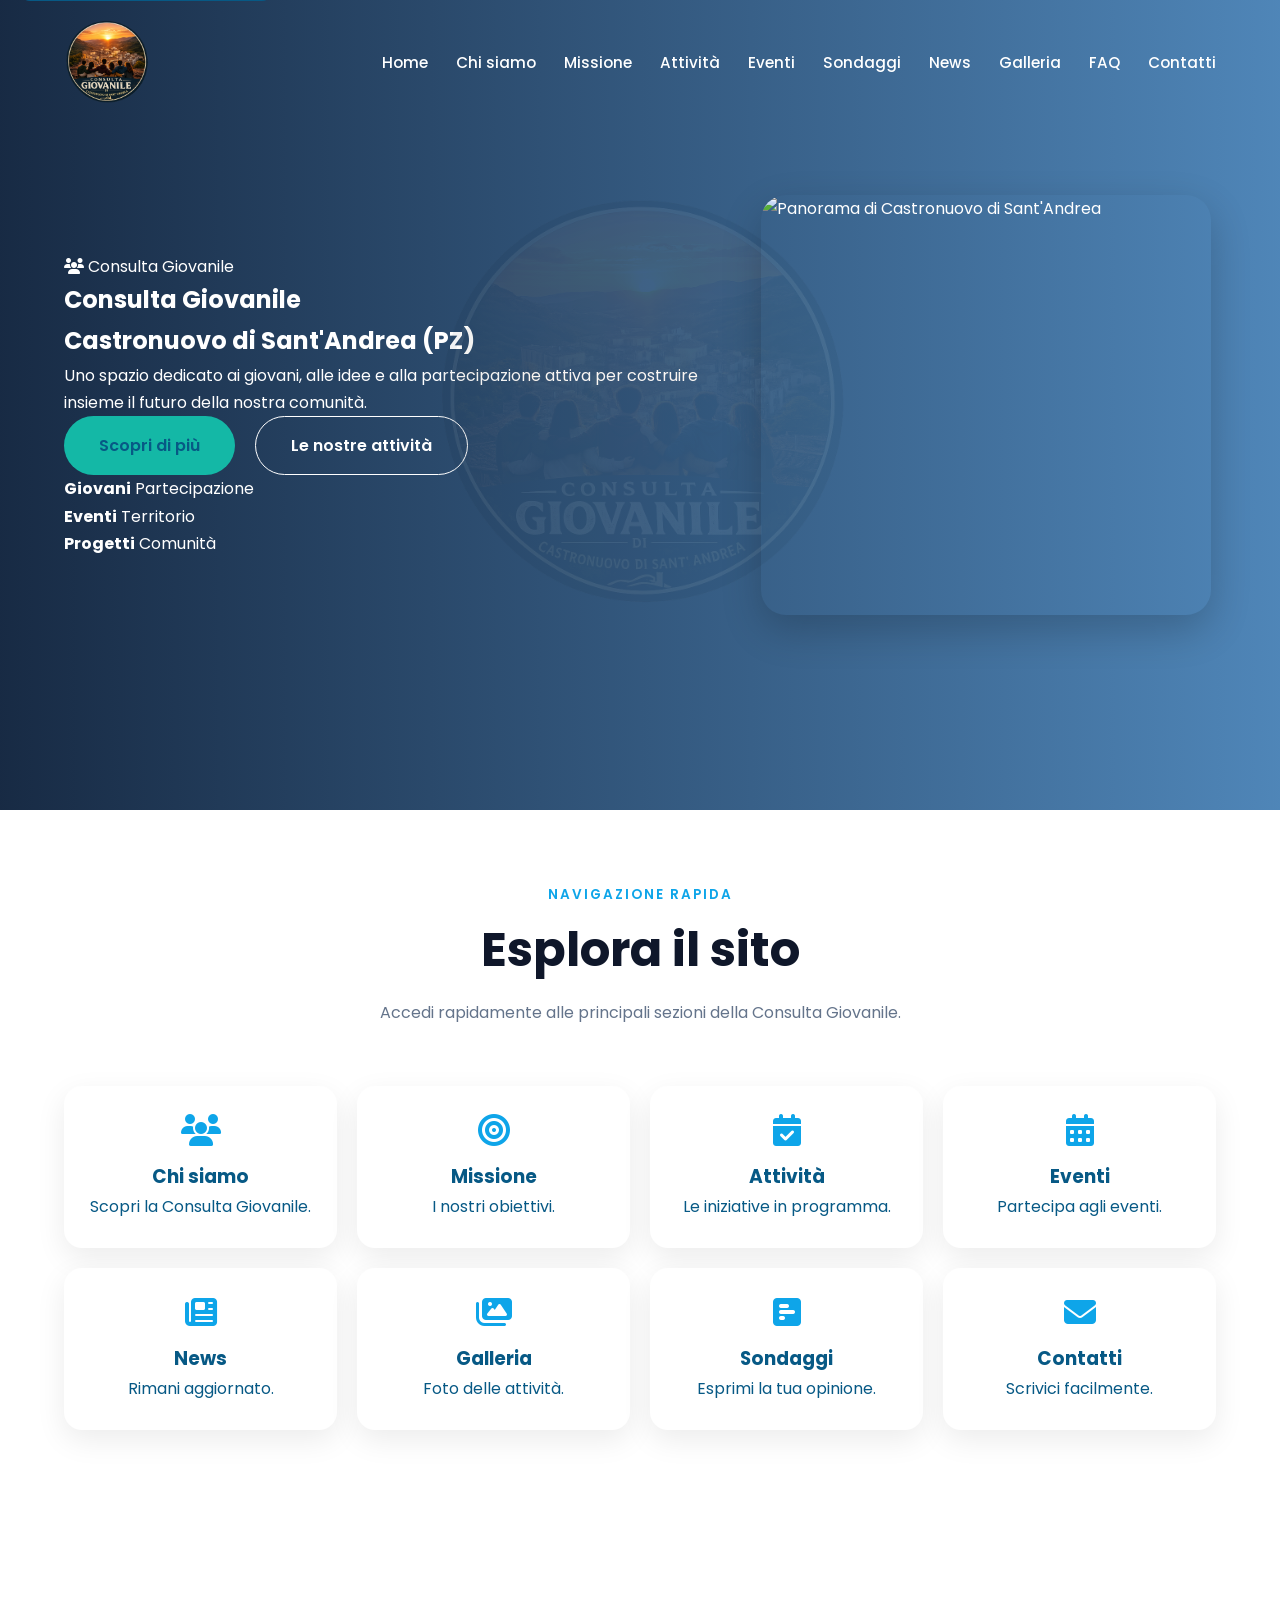
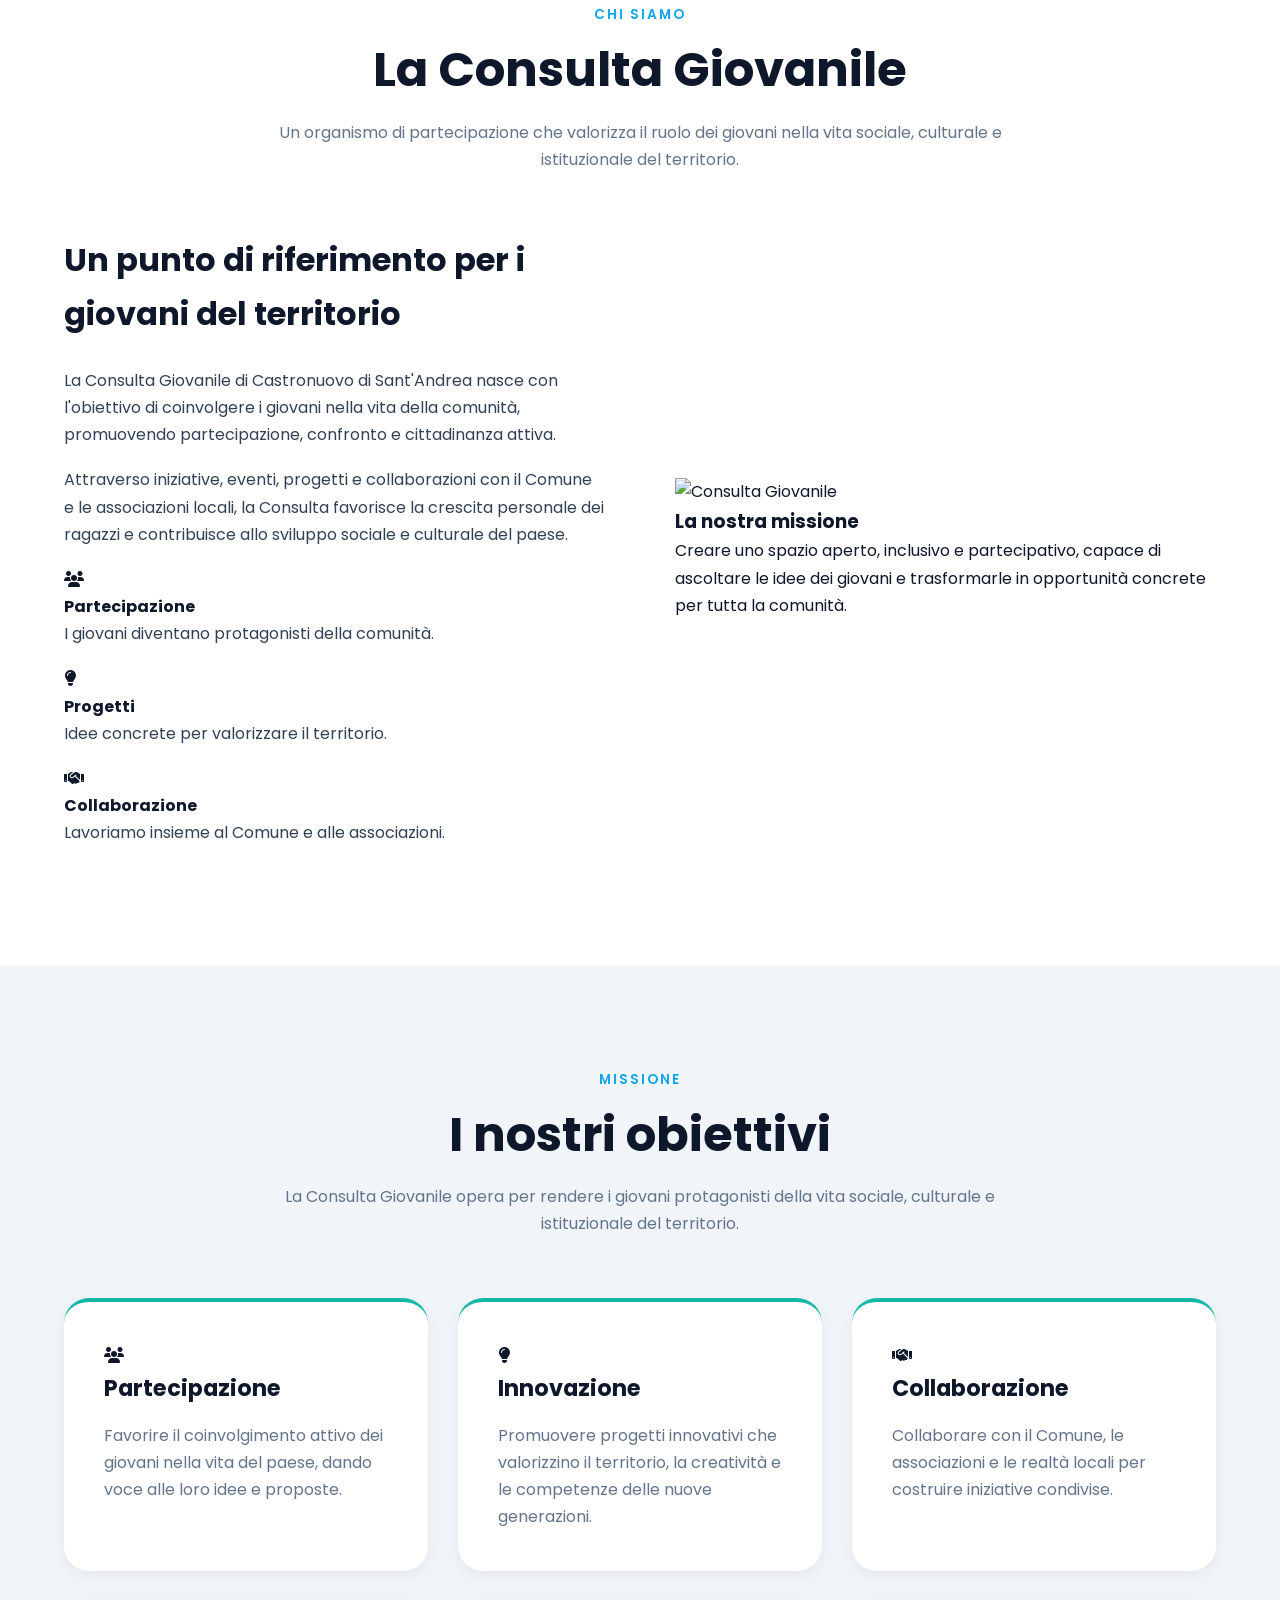
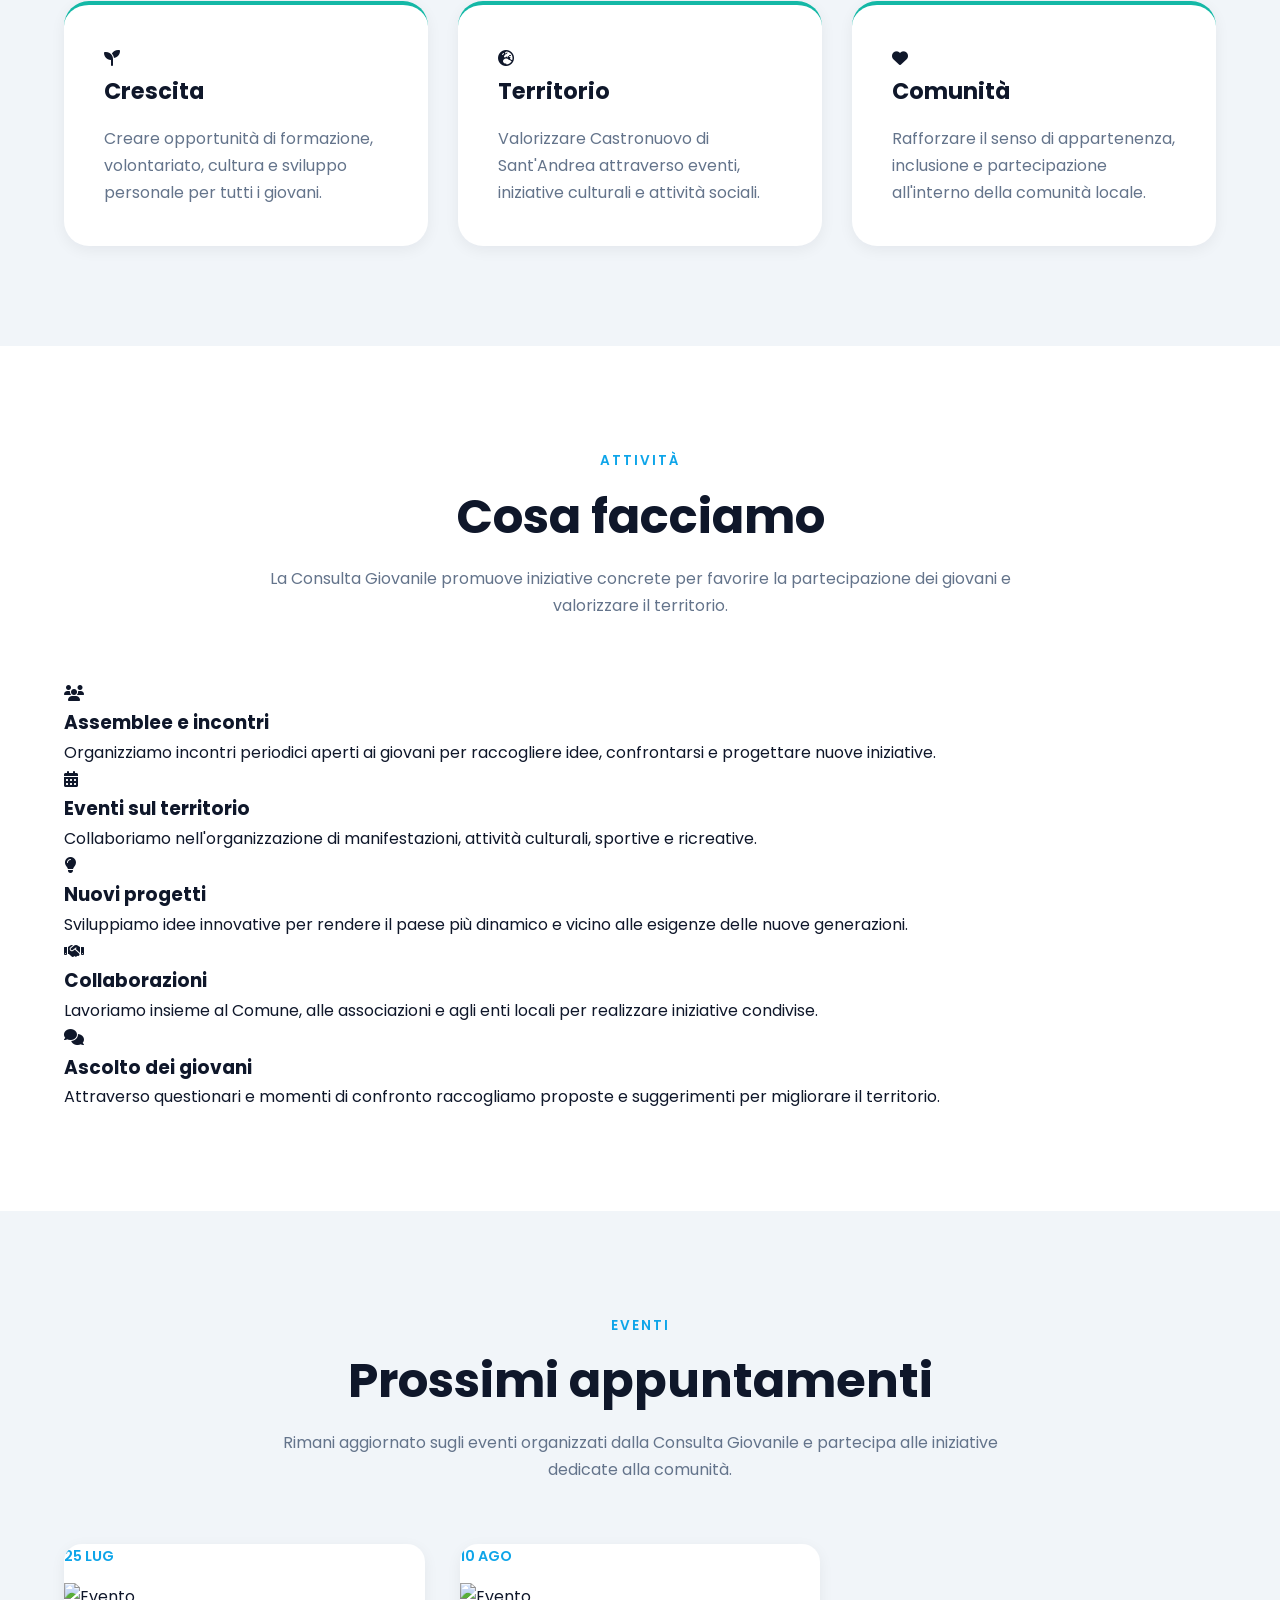
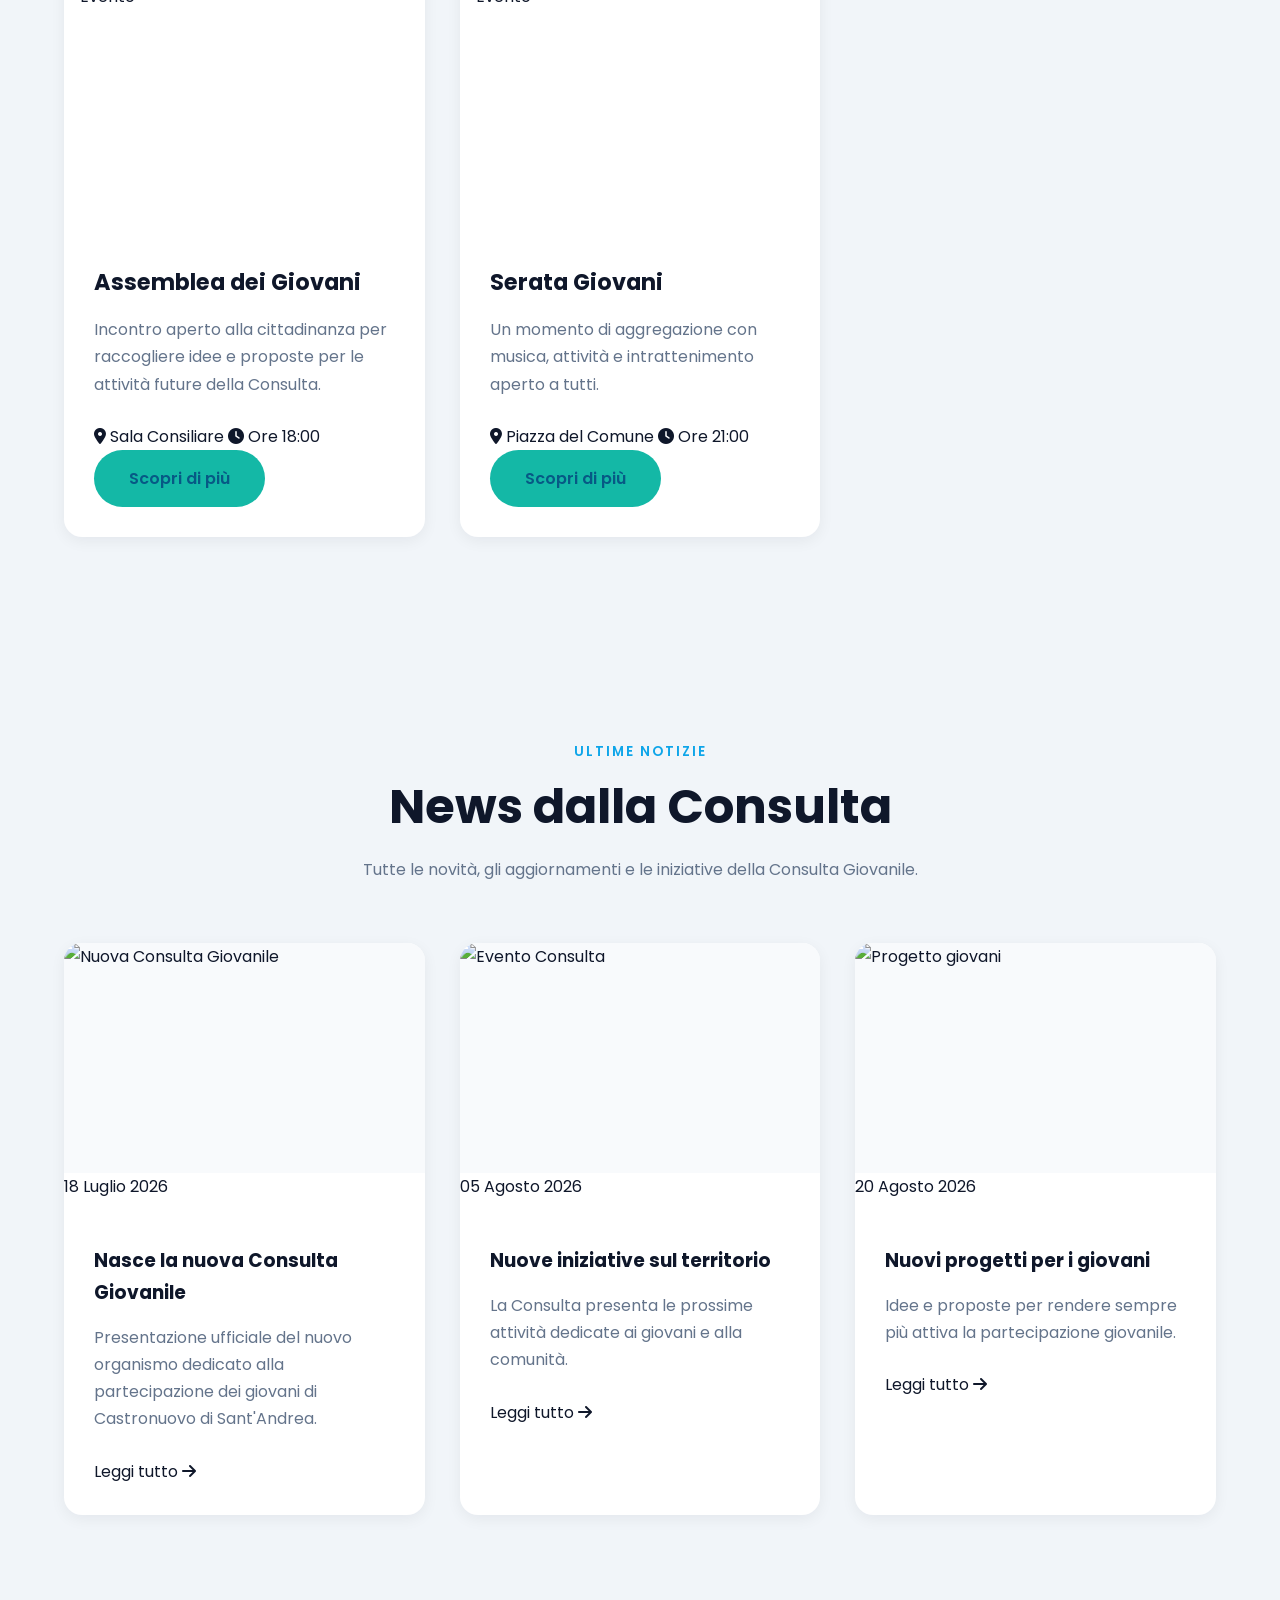
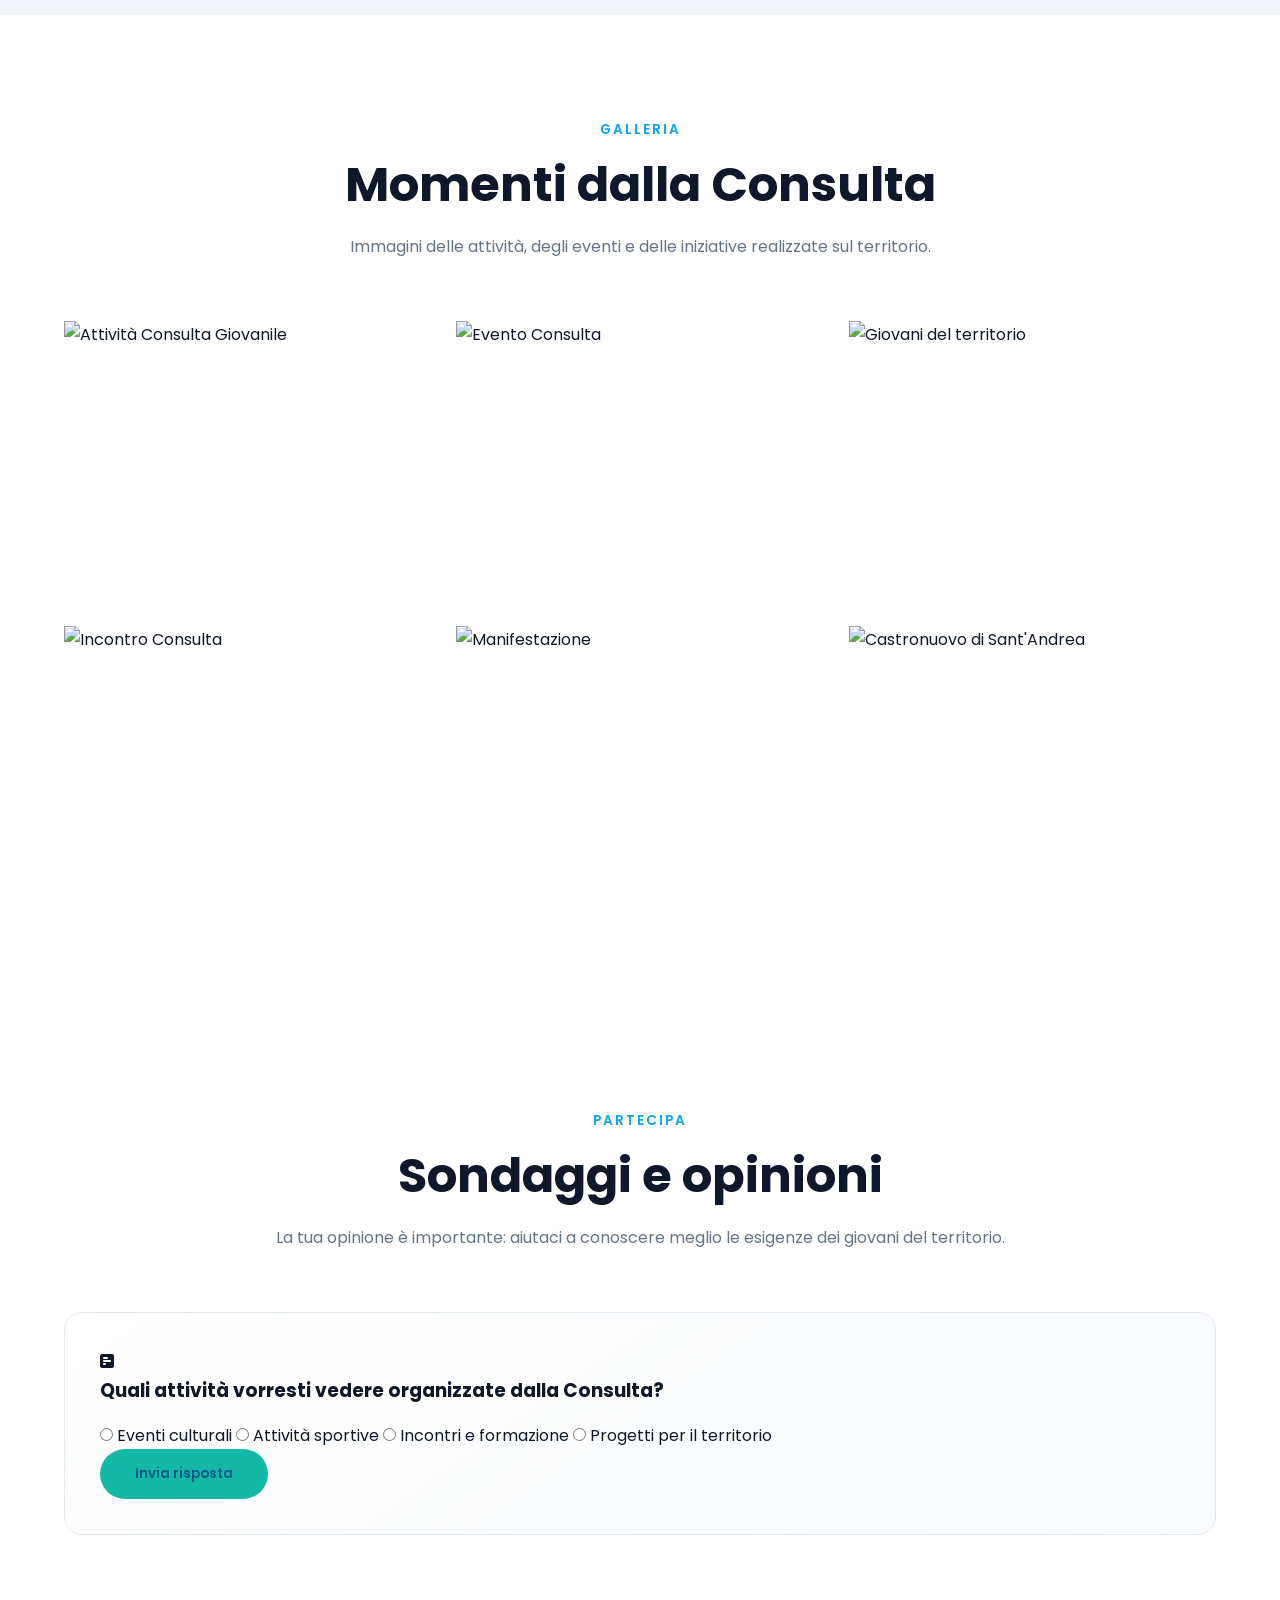
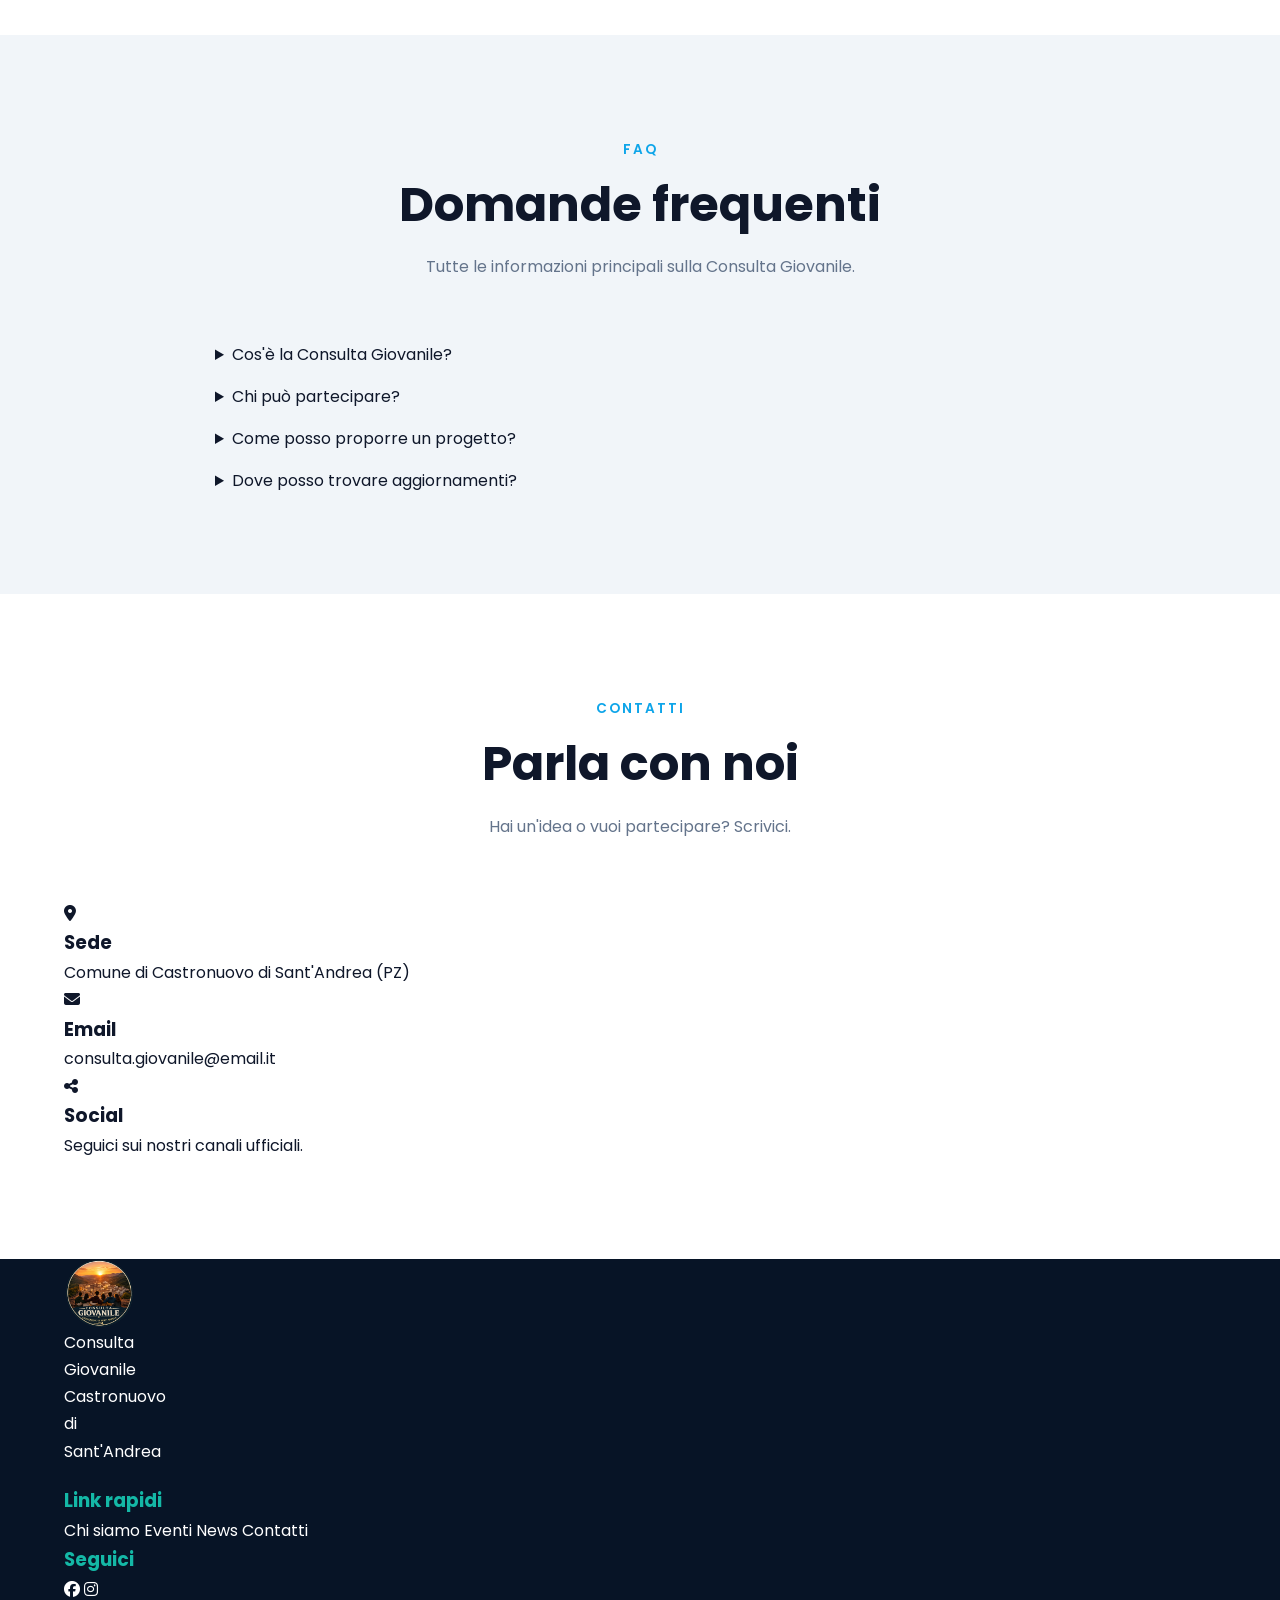
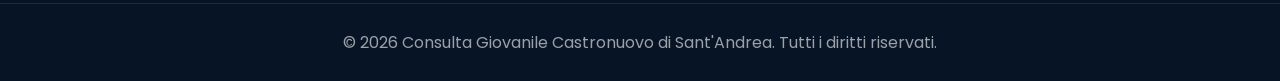
==== index.html @ 1cf7ed5d "Update index.html" ====
<!DOCTYPE html>
<html lang="it">

<head>

    <meta charset="UTF-8">
    <meta name="viewport" content="width=device-width, initial-scale=1.0">

    <title>Consulta Giovanile Castronuovo di Sant'Andrea (PZ)</title>

    <meta name="description"
        content="Sito ufficiale della Consulta Giovanile di Castronuovo di Sant'Andrea. Uno spazio dedicato ai giovani, alla partecipazione attiva e alla crescita della comunità.">

    <meta name="keywords"
        content="Consulta Giovanile, Castronuovo di Sant'Andrea, Giovani, Basilicata, Comune, Eventi">

    <meta name="author" content="Consulta Giovanile Castronuovo di Sant'Andrea">

    <meta property="og:title"
        content="Consulta Giovanile Castronuovo di Sant'Andrea">

    <meta property="og:description"
        content="Partecipa alle attività della Consulta Giovanile.">

    <meta property="og:type" content="website">

    <meta property="og:image" content="assets/img/logo.png">

    <meta property="og:locale" content="it_IT">

    <link rel="icon" href="assets/img/favicon.png">

    <link rel="preconnect" href="https://fonts.googleapis.com">

    <link rel="preconnect" href="https://fonts.gstatic.com" crossorigin>

    <link href="https://fonts.googleapis.com/css2?family=Poppins:wght@300;400;500;600;700;800&display=swap"
        rel="stylesheet">

    <link rel="stylesheet"
        href="https://cdnjs.cloudflare.com/ajax/libs/font-awesome/6.7.2/css/all.min.css">

    <link rel="stylesheet" href="style.css">

</head>

<body>

<a class="skip-link" href="#main-content">
    Vai al contenuto principale
</a>

<header class="header">

    <nav class="navbar">

        <div class="container nav-container">

            <!-- LOGO -->

            <a href="#hero"
               class="logo"
               aria-label="Home">

                <img
                    src="assets/img/logo.png"
                    alt="Logo Consulta Giovanile">

            </a>

            <!-- MENU DESKTOP -->

            <ul class="nav-menu" id="nav-menu">

                <li><a href="#hero">Home</a></li>

                <li><a href="#about">Chi siamo</a></li>

                <li><a href="#mission">Missione</a></li>

                <li><a href="#activities">Attività</a></li>

                <li><a href="#events">Eventi</a></li>

                <li><a href="#surveys">Sondaggi</a></li>

                <li><a href="#news">News</a></li>

                <li><a href="#gallery">Galleria</a></li>

                <li><a href="#faq">FAQ</a></li>

                <li><a href="#contacts">Contatti</a></li>

            </ul>

            <!-- MENU MOBILE -->

            <button class="hamburger"
                id="hamburger"
                aria-label="Apri menu"
                aria-expanded="false"
                aria-controls="nav-menu">

                <span></span>
                <span></span>
                <span></span>

            </button>

        </div>

    </nav>

</header>

<!-- =======================================================
     HERO
======================================================= -->

<section id="hero" class="hero">

    <div class="hero-overlay"></div>

    <div class="container hero-container">

        <!-- TESTO -->

        <div class="hero-text">

            <span class="hero-badge">
                <i class="fa-solid fa-users"></i>
                Consulta Giovanile
            </span>

            <h1>
                Consulta Giovanile
                <br>
                Castronuovo di Sant'Andrea
                <span>(PZ)</span>
            </h1>

            <p>
                Uno spazio dedicato ai giovani, alle idee e alla partecipazione
                attiva per costruire insieme il futuro della nostra comunità.
            </p>

            <div class="hero-buttons">

                <a href="#about" class="btn btn-primary">
                    Scopri di più
                </a>

                <a href="#activities" class="btn btn-secondary">
                    Le nostre attività
                </a>

            </div>

            <!-- Statistiche (facoltative, modificabili in qualsiasi momento) -->

            <div class="hero-stats">

                <div class="stat">

                    <strong>Giovani</strong>

                    <span>Partecipazione</span>

                </div>

                <div class="stat">

                    <strong>Eventi</strong>

                    <span>Territorio</span>

                </div>

                <div class="stat">

                    <strong>Progetti</strong>

                    <span>Comunità</span>

                </div>

            </div>

        </div>

        <!-- FOTO PAESE -->

        <div class="hero-image">

            <img
                src="https://www.ilmioviaggioinbasilicata.it/wp-content/uploads/2024/01/Castronuovo-di-SantAndrea.jpg"
                alt="Panorama di Castronuovo di Sant'Andrea"
                loading="eager">

        </div>

    </div>

</section>





    <!-- =======================================================
     ACCESSO RAPIDO
======================================================= -->

<section id="quick-links" class="quick-links">

    <div class="container">

        <div class="section-title">

            <span>Navigazione Rapida</span>

            <h2>Esplora il sito</h2>

            <p>
                Accedi rapidamente alle principali sezioni della Consulta Giovanile.
            </p>

        </div>

        <div class="quick-grid">

            <a href="#about" class="quick-card">
                <i class="fa-solid fa-users"></i>
                <h3>Chi siamo</h3>
                <p>Scopri la Consulta Giovanile.</p>
            </a>

            <a href="#mission" class="quick-card">
                <i class="fa-solid fa-bullseye"></i>
                <h3>Missione</h3>
                <p>I nostri obiettivi.</p>
            </a>

            <a href="#activities" class="quick-card">
                <i class="fa-solid fa-calendar-check"></i>
                <h3>Attività</h3>
                <p>Le iniziative in programma.</p>
            </a>

            <a href="#events" class="quick-card">
                <i class="fa-solid fa-calendar-days"></i>
                <h3>Eventi</h3>
                <p>Partecipa agli eventi.</p>
            </a>

            <a href="#news" class="quick-card">
                <i class="fa-solid fa-newspaper"></i>
                <h3>News</h3>
                <p>Rimani aggiornato.</p>
            </a>

            <a href="#gallery" class="quick-card">
                <i class="fa-solid fa-images"></i>
                <h3>Galleria</h3>
                <p>Foto delle attività.</p>
            </a>

            <a href="#surveys" class="quick-card">
                <i class="fa-solid fa-square-poll-horizontal"></i>
                <h3>Sondaggi</h3>
                <p>Esprimi la tua opinione.</p>
            </a>

            <a href="#contacts" class="quick-card">
                <i class="fa-solid fa-envelope"></i>
                <h3>Contatti</h3>
                <p>Scrivici facilmente.</p>
            </a>

        </div>

    </div>

</section>
<!-- =======================================================
     CHI SIAMO
======================================================= -->

<section id="about" class="about section">

    <div class="container">

        <div class="section-title">

            <span>Chi siamo</span>

            <h2>La Consulta Giovanile</h2>

            <p>
                Un organismo di partecipazione che valorizza il ruolo dei giovani
                nella vita sociale, culturale e istituzionale del territorio.
            </p>

        </div>

        <div class="about-grid">

            <!-- Testo -->

            <div class="about-text">

                <h3>Un punto di riferimento per i giovani del territorio</h3>

                <p>

                    La Consulta Giovanile di Castronuovo di Sant'Andrea nasce con
                    l'obiettivo di coinvolgere i giovani nella vita della comunità,
                    promuovendo partecipazione, confronto e cittadinanza attiva.

                </p>

                <p>

                    Attraverso iniziative, eventi, progetti e collaborazioni con
                    il Comune e le associazioni locali, la Consulta favorisce la
                    crescita personale dei ragazzi e contribuisce allo sviluppo
                    sociale e culturale del paese.

                </p>

                <div class="about-features">

                    <div class="feature">

                        <i class="fa-solid fa-users"></i>

                        <div>

                            <h4>Partecipazione</h4>

                            <p>I giovani diventano protagonisti della comunità.</p>

                        </div>

                    </div>

                    <div class="feature">

                        <i class="fa-solid fa-lightbulb"></i>

                        <div>

                            <h4>Progetti</h4>

                            <p>Idee concrete per valorizzare il territorio.</p>

                        </div>

                    </div>

                    <div class="feature">

                        <i class="fa-solid fa-handshake"></i>

                        <div>

                            <h4>Collaborazione</h4>

                            <p>Lavoriamo insieme al Comune e alle associazioni.</p>

                        </div>

                    </div>

                </div>

            </div>

            <!-- Card -->

            <div class="about-card">

                <img
                    src="assets/img/about.jpg"
                    alt="Consulta Giovanile">

                <div class="about-card-content">

                    <h3>La nostra missione</h3>

                    <p>

                        Creare uno spazio aperto, inclusivo e partecipativo,
                        capace di ascoltare le idee dei giovani e trasformarle
                        in opportunità concrete per tutta la comunità.

                    </p>

                </div>

            </div>

        </div>

    </div>

</section>
<!-- =======================================================
     MISSIONE
======================================================= -->

<section id="mission" class="mission section">

    <div class="container">

        <div class="section-title">

            <span>Missione</span>

            <h2>I nostri obiettivi</h2>

            <p>
                La Consulta Giovanile opera per rendere i giovani protagonisti della
                vita sociale, culturale e istituzionale del territorio.
            </p>

        </div>

        <div class="mission-grid">

            <div class="mission-card">

                <i class="fa-solid fa-users"></i>

                <h3>Partecipazione</h3>

                <p>
                    Favorire il coinvolgimento attivo dei giovani nella vita del paese,
                    dando voce alle loro idee e proposte.
                </p>

            </div>

            <div class="mission-card">

                <i class="fa-solid fa-lightbulb"></i>

                <h3>Innovazione</h3>

                <p>
                    Promuovere progetti innovativi che valorizzino il territorio,
                    la creatività e le competenze delle nuove generazioni.
                </p>

            </div>

            <div class="mission-card">

                <i class="fa-solid fa-handshake"></i>

                <h3>Collaborazione</h3>

                <p>
                    Collaborare con il Comune, le associazioni e le realtà locali
                    per costruire iniziative condivise.
                </p>

            </div>

            <div class="mission-card">

                <i class="fa-solid fa-seedling"></i>

                <h3>Crescita</h3>

                <p>
                    Creare opportunità di formazione, volontariato, cultura
                    e sviluppo personale per tutti i giovani.
                </p>

            </div>

            <div class="mission-card">

                <i class="fa-solid fa-earth-europe"></i>

                <h3>Territorio</h3>

                <p>
                    Valorizzare Castronuovo di Sant'Andrea attraverso eventi,
                    iniziative culturali e attività sociali.
                </p>

            </div>

            <div class="mission-card">

                <i class="fa-solid fa-heart"></i>

                <h3>Comunità</h3>

                <p>
                    Rafforzare il senso di appartenenza, inclusione e partecipazione
                    all'interno della comunità locale.
                </p>

            </div>

        </div>

    </div>

</section>
<!-- =======================================================
     ATTIVITÀ
======================================================= -->

<section id="activities" class="activities section">

    <div class="container">

        <div class="section-title">

            <span>Attività</span>

            <h2>Cosa facciamo</h2>

            <p>
                La Consulta Giovanile promuove iniziative concrete per favorire
                la partecipazione dei giovani e valorizzare il territorio.
            </p>

        </div>

        <div class="timeline">

            <div class="timeline-item">

                <div class="timeline-icon">
                    <i class="fa-solid fa-users"></i>
                </div>

                <div class="timeline-content">

                    <h3>Assemblee e incontri</h3>

                    <p>
                        Organizziamo incontri periodici aperti ai giovani per
                        raccogliere idee, confrontarsi e progettare nuove iniziative.
                    </p>

                </div>

            </div>

            <div class="timeline-item">

                <div class="timeline-icon">
                    <i class="fa-solid fa-calendar-days"></i>
                </div>

                <div class="timeline-content">

                    <h3>Eventi sul territorio</h3>

                    <p>
                        Collaboriamo nell'organizzazione di manifestazioni,
                        attività culturali, sportive e ricreative.
                    </p>

                </div>

            </div>

            <div class="timeline-item">

                <div class="timeline-icon">
                    <i class="fa-solid fa-lightbulb"></i>
                </div>

                <div class="timeline-content">

                    <h3>Nuovi progetti</h3>

                    <p>
                        Sviluppiamo idee innovative per rendere il paese più
                        dinamico e vicino alle esigenze delle nuove generazioni.
                    </p>

                </div>

            </div>

            <div class="timeline-item">

                <div class="timeline-icon">
                    <i class="fa-solid fa-handshake"></i>
                </div>

                <div class="timeline-content">

                    <h3>Collaborazioni</h3>

                    <p>
                        Lavoriamo insieme al Comune, alle associazioni e agli
                        enti locali per realizzare iniziative condivise.
                    </p>

                </div>

            </div>

            <div class="timeline-item">

                <div class="timeline-icon">
                    <i class="fa-solid fa-comments"></i>
                </div>

                <div class="timeline-content">

                    <h3>Ascolto dei giovani</h3>

                    <p>
                        Attraverso questionari e momenti di confronto raccogliamo
                        proposte e suggerimenti per migliorare il territorio.
                    </p>

                </div>

            </div>

        </div>

    </div>

</section>
<!-- =======================================================
     EVENTI
======================================================= -->

<section id="events" class="events section">

    <div class="container">

        <div class="section-title">

            <span>Eventi</span>

            <h2>Prossimi appuntamenti</h2>

            <p>
                Rimani aggiornato sugli eventi organizzati dalla Consulta
                Giovanile e partecipa alle iniziative dedicate alla comunità.
            </p>

        </div>

        <div class="events-grid">

            <!-- Evento -->

            <article class="event-card">

                <div class="event-date">

                    <span class="day">25</span>

                    <span class="month">LUG</span>

                </div>

                <img
                    src="assets/img/event1.jpg"
                    alt="Evento">

                <div class="event-content">

                    <h3>Assemblea dei Giovani</h3>

                    <p>

                        Incontro aperto alla cittadinanza per raccogliere idee
                        e proposte per le attività future della Consulta.

                    </p>

                    <div class="event-info">

                        <span>

                            <i class="fa-solid fa-location-dot"></i>

                            Sala Consiliare

                        </span>

                        <span>

                            <i class="fa-solid fa-clock"></i>

                            Ore 18:00

                        </span>

                    </div>

                    <a href="#" class="btn btn-primary">

                        Scopri di più

                    </a>

                </div>

            </article>

            <!-- Evento -->

            <article class="event-card">

                <div class="event-date">

                    <span class="day">10</span>

                    <span class="month">AGO</span>

                </div>

                <img
                    src="assets/img/event2.jpg"
                    alt="Evento">

                <div class="event-content">

                    <h3>Serata Giovani</h3>

                    <p>

                        Un momento di aggregazione con musica, attività e
                        intrattenimento aperto a tutti.

                    </p>

                    <div class="event-info">

                        <span>

                            <i class="fa-solid fa-location-dot"></i>

                            Piazza del Comune

                        </span>

                        <span>

                            <i class="fa-solid fa-clock"></i>

                            Ore 21:00

                        </span>

                    </div>

                    <a href="#" class="btn btn-primary">

                        Scopri di più

                    </a>

                </div>

            </article>

        </div>

    </div>

</section>
<!-- =======================================================
     NEWS
======================================================= -->

<section id="news" class="news section">

    <div class="container">

        <div class="section-title">

            <span>Ultime notizie</span>

            <h2>News dalla Consulta</h2>

            <p>
                Tutte le novità, gli aggiornamenti e le iniziative
                della Consulta Giovanile.
            </p>

        </div>


        <div class="news-grid">


            <!-- NEWS 1 -->

            <article class="news-card">


                <div class="news-image">

                    <img
                    src="assets/img/news1.jpg"
                    alt="Nuova Consulta Giovanile"
                    loading="lazy">

                    <span class="news-date">

                        18 Luglio 2026

                    </span>

                </div>


                <div class="news-content">


                    <h3>

                        Nasce la nuova Consulta Giovanile

                    </h3>


                    <p>

                        Presentazione ufficiale del nuovo organismo
                        dedicato alla partecipazione dei giovani
                        di Castronuovo di Sant'Andrea.

                    </p>


                    <a href="#" class="news-link">

                        Leggi tutto

                        <i class="fa-solid fa-arrow-right"></i>

                    </a>


                </div>


            </article>



            <!-- NEWS 2 -->


            <article class="news-card">


                <div class="news-image">


                    <img
                    src="assets/img/news2.jpg"
                    alt="Evento Consulta"
                    loading="lazy">


                    <span class="news-date">

                        05 Agosto 2026

                    </span>


                </div>



                <div class="news-content">


                    <h3>

                        Nuove iniziative sul territorio

                    </h3>


                    <p>

                        La Consulta presenta le prossime attività
                        dedicate ai giovani e alla comunità.

                    </p>


                    <a href="#" class="news-link">

                        Leggi tutto

                        <i class="fa-solid fa-arrow-right"></i>

                    </a>


                </div>


            </article>




            <!-- NEWS 3 -->


            <article class="news-card">


                <div class="news-image">


                    <img
                    src="assets/img/news3.jpg"
                    alt="Progetto giovani"
                    loading="lazy">


                    <span class="news-date">

                        20 Agosto 2026

                    </span>


                </div>



                <div class="news-content">


                    <h3>

                        Nuovi progetti per i giovani

                    </h3>


                    <p>

                        Idee e proposte per rendere sempre più
                        attiva la partecipazione giovanile.

                    </p>


                    <a href="#" class="news-link">

                        Leggi tutto

                        <i class="fa-solid fa-arrow-right"></i>

                    </a>


                </div>


            </article>


        </div>


    </div>


</section>
<!-- =======================================================
     GALLERIA
======================================================= -->

<section id="gallery" class="gallery section">

    <div class="container">

        <div class="section-title">

            <span>Galleria</span>

            <h2>Momenti dalla Consulta</h2>

            <p>
                Immagini delle attività, degli eventi e delle iniziative
                realizzate sul territorio.
            </p>

        </div>


        <div class="gallery-grid">


            <div class="gallery-item">

                <img src="assets/img/gallery1.jpg"
                     alt="Attività Consulta Giovanile"
                     loading="lazy">

            </div>


            <div class="gallery-item">

                <img src="assets/img/gallery2.jpg"
                     alt="Evento Consulta"
                     loading="lazy">

            </div>


            <div class="gallery-item">

                <img src="assets/img/gallery3.jpg"
                     alt="Giovani del territorio"
                     loading="lazy">

            </div>


            <div class="gallery-item">

                <img src="assets/img/gallery4.jpg"
                     alt="Incontro Consulta"
                     loading="lazy">

            </div>


            <div class="gallery-item">

                <img src="assets/img/gallery5.jpg"
                     alt="Manifestazione"
                     loading="lazy">

            </div>


            <div class="gallery-item">

                <img src="assets/img/gallery6.jpg"
                     alt="Castronuovo di Sant'Andrea"
                     loading="lazy">

            </div>


        </div>

    </div>

</section>



<!-- =======================================================
     SONDAGGI
======================================================= -->

<section id="surveys" class="surveys section">

    <div class="container">


        <div class="section-title">

            <span>Partecipa</span>

            <h2>Sondaggi e opinioni</h2>

            <p>
                La tua opinione è importante: aiutaci a conoscere meglio
                le esigenze dei giovani del territorio.
            </p>

        </div>



        <div class="survey-card">


            <i class="fa-solid fa-square-poll-horizontal"></i>


            <h3>
                Quali attività vorresti vedere organizzate dalla Consulta?
            </h3>


            <div class="survey-options">


                <label>

                    <input type="radio" name="survey">

                    Eventi culturali

                </label>


                <label>

                    <input type="radio" name="survey">

                    Attività sportive

                </label>


                <label>

                    <input type="radio" name="survey">

                    Incontri e formazione

                </label>


                <label>

                    <input type="radio" name="survey">

                    Progetti per il territorio

                </label>


            </div>


            <button class="btn btn-primary">

                Invia risposta

            </button>


        </div>


    </div>

</section>



<!-- =======================================================
     FAQ
======================================================= -->

<section id="faq" class="faq section">


    <div class="container">


        <div class="section-title">

            <span>FAQ</span>

            <h2>Domande frequenti</h2>

            <p>
                Tutte le informazioni principali sulla Consulta Giovanile.
            </p>

        </div>



        <div class="faq-container">


            <details>

                <summary>
                    Cos'è la Consulta Giovanile?
                </summary>

                <p>
                    È un organismo di partecipazione che permette ai giovani
                    di proporre idee e collaborare alla vita della comunità.
                </p>

            </details>



            <details>

                <summary>
                    Chi può partecipare?
                </summary>

                <p>
                    Possono partecipare tutti i giovani interessati alle
                    attività e ai progetti della Consulta.
                </p>

            </details>



            <details>

                <summary>
                    Come posso proporre un progetto?
                </summary>

                <p>
                    È possibile contattare la Consulta attraverso i nostri
                    canali ufficiali e presentare la propria proposta.
                </p>

            </details>



            <details>

                <summary>
                    Dove posso trovare aggiornamenti?
                </summary>

                <p>
                    Tutte le novità vengono pubblicate nella sezione News
                    e sui canali social ufficiali.
                </p>

            </details>


        </div>


    </div>


</section>



<!-- =======================================================
     CONTATTI
======================================================= -->

<section id="contacts" class="contacts section">


    <div class="container">


        <div class="section-title">

            <span>Contatti</span>

            <h2>Parla con noi</h2>

            <p>
                Hai un'idea o vuoi partecipare? Scrivici.
            </p>

        </div>



        <div class="contacts-grid">


            <div class="contact-card">

                <i class="fa-solid fa-location-dot"></i>

                <h3>Sede</h3>

                <p>
                    Comune di Castronuovo di Sant'Andrea (PZ)
                </p>

            </div>



            <div class="contact-card">

                <i class="fa-solid fa-envelope"></i>

                <h3>Email</h3>

                <p>
                    consulta.giovanile@email.it
                </p>

            </div>



            <div class="contact-card">

                <i class="fa-solid fa-share-nodes"></i>

                <h3>Social</h3>

                <p>
                    Seguici sui nostri canali ufficiali.
                </p>

            </div>


        </div>


    </div>


</section>



<!-- =======================================================
     FOOTER
======================================================= -->

<footer class="footer">


    <div class="container footer-container">


        <div class="footer-logo">


            <img src="assets/img/logo.png"
                 alt="Consulta Giovanile">


            <p>
                Consulta Giovanile Castronuovo di Sant'Andrea
            </p>


        </div>



        <div class="footer-links">


            <h3>Link rapidi</h3>


            <a href="#about">Chi siamo</a>

            <a href="#events">Eventi</a>

            <a href="#news">News</a>

            <a href="#contacts">Contatti</a>


        </div>



        <div class="footer-social">


            <h3>Seguici</h3>


            <a href="#">
                <i class="fa-brands fa-facebook"></i>
            </a>


            <a href="#">
                <i class="fa-brands fa-instagram"></i>
            </a>


        </div>


    </div>



    <div class="footer-bottom">

        © 2026 Consulta Giovanile Castronuovo di Sant'Andrea. Tutti i diritti riservati.

    </div>


</footer>
---- style.css ----
/* ==========================================================
   CONSULTA GIOVANILE CASTRONUOVO DI SANT'ANDREA (PZ)

   STYLE.CSS
   Design:
   Apple / Stripe / Vercel Inspired

   Parte 1:
   - Reset
   - Variables
   - Typography
   - Global Layout
   - Navbar
   - Hero
   - Buttons
========================================================== */


/* ==========================================================
   CSS VARIABLES
========================================================== */

:root {

    /* Colori principali */

    --primary-color: #075985;
    --primary-dark: #023e5a;

    --secondary-color: #0ea5e9;

    --accent-color: #14b8a6;

    --white: #ffffff;

    --black: #0f172a;

    --gray-100: #f8fafc;
    --gray-200: #e2e8f0;
    --gray-300: #cbd5e1;
    --gray-500: #64748b;
    --gray-700: #334155;


    /* Background */

    --background-light: #ffffff;

    --background-soft: #f1f5f9;


    /* Ombre */

    --shadow-sm:
    0 4px 15px rgba(15,23,42,.06);

    --shadow-md:
    0 10px 30px rgba(15,23,42,.10);

    --shadow-lg:
    0 25px 50px rgba(15,23,42,.15);


    /* Radius */

    --radius-sm: 10px;

    --radius-md: 18px;

    --radius-lg: 30px;


    /* Transizioni */

    --transition:
    all .35s ease;


    /* Font */

    --font-primary:
    "Poppins",
    sans-serif;

}


/* ==========================================================
   RESET
========================================================== */

*,
*::before,
*::after {

    margin:0;

    padding:0;

    box-sizing:border-box;

}


html {

    scroll-behavior:smooth;

}


body {

    font-family:
    var(--font-primary);

    color:
    var(--black);

    background:
    var(--background-light);

    line-height:1.7;

    overflow-x:hidden;

}


img {

    max-width:100%;

    display:block;

}


a {

    text-decoration:none;

    color:inherit;

}


ul {

    list-style:none;

}


button {

    border:none;

    background:none;

    cursor:pointer;

    font-family:inherit;

}


/* ==========================================================
   ACCESSIBILITY
========================================================== */


.skip-link {

    position:absolute;

    top:-50px;

    left:20px;

    background:
    var(--primary-color);

    color:white;

    padding:12px 20px;

    border-radius:10px;

    z-index:9999;

}


.skip-link:focus {

    top:20px;

}


/* Focus visibile */

:focus-visible {

    outline:
    3px solid var(--accent-color);

    outline-offset:3px;

}



/* ==========================================================
   CONTAINER
========================================================== */


.container {

    width:min(1200px, 90%);

    margin:auto;

}



/* ==========================================================
   SECTION GENERALI
========================================================== */


.section {

    padding:
    100px 0;

}


.section-title {

    text-align:center;

    max-width:750px;

    margin:
    0 auto 60px;

}


.section-title span {

    display:inline-block;

    color:
    var(--secondary-color);

    font-weight:600;

    text-transform:uppercase;

    letter-spacing:2px;

    font-size:.85rem;

    margin-bottom:15px;

}


.section-title h2 {

    font-size:
    clamp(2rem,4vw,3rem);

    line-height:1.2;

    margin-bottom:20px;

}


.section-title p {

    color:
    var(--gray-500);

}



/* ==========================================================
   HEADER / NAVBAR
========================================================== */


.header {

    position:fixed;

    top:0;

    left:0;

    width:100%;

    z-index:1000;

    transition:
    var(--transition);

}


.header.scrolled {

    background:
    rgba(255,255,255,.85);

    backdrop-filter:
    blur(15px);

    box-shadow:
    var(--shadow-sm);

}



.navbar {

    padding:
    20px 0;

}



.nav-container {

    display:flex;

    align-items:center;

    justify-content:space-between;

}



/* Logo */


.logo {

    display:flex;

    align-items:center;

    gap:12px;

    font-weight:700;

    color:white;

    font-size:1.1rem;

}


.header.scrolled .logo {

    color:
    var(--black);

}


.logo img {

    width:85px;

    height:85px;

    object-fit:contain;

}



/* Menu Desktop */


.nav-menu {

    display:flex;

    align-items:center;

    gap:28px;

}


.nav-menu a {

    color:white;

    font-size:.95rem;

    font-weight:500;

    transition:
    var(--transition);

    position:relative;

}


.header.scrolled .nav-menu a {

    color:
    var(--black);

}


.nav-menu a::after {

    content:"";

    position:absolute;

    bottom:-8px;

    left:0;

    width:0;

    height:2px;

    background:
    var(--secondary-color);

    transition:
    var(--transition);

}


.nav-menu a:hover::after,
.nav-menu a.active::after {

    width:100%;

}



/* Hamburger */


.hamburger {

    display:none;

    width:45px;

    height:45px;

    flex-direction:column;

    justify-content:center;

    gap:6px;

}


.hamburger span {

    width:25px;

    height:3px;

    background:white;

    border-radius:10px;

    transition:.3s;

}


.header.scrolled .hamburger span {

    background:
    var(--black);

}



/* ==========================================================
   HERO
========================================================== */


.hero {

    min-height:90vh;

    display:flex;

    align-items:center;

    position:relative;

    background:

    linear-gradient(
        90deg,
        rgba(11,31,58,.95),
        rgba(20,93,160,.75)
    ),

    url("assets/img/hero.jpg");

    background-size:cover;

    background-position:center;

    color:white;

}


/* ==========================================================
   BUTTONS
========================================================== */


.hero-buttons {

    display:flex;

    gap:20px;

    flex-wrap:wrap;

}


.btn {

    display:inline-flex;

    align-items:center;

    justify-content:center;

    padding:15px 35px;

    border-radius:50px;

    font-weight:600;

    transition:
    var(--transition);

}


.btn-primary {

    background:
    var(--accent-color);

    color:
    var(--primary-color);

}


.btn-primary:hover {

    transform:
    translateY(-4px);

}


.btn-secondary {

    border:
    1px solid white;

    color:white;

}


.btn-secondary:hover {

    background:white;

    color:
    var(--primary-color);

}

.btn-secondary:hover {

    background:white;

    color:
    var(--primary-color);

}


/* ==========================================================
   CHI SIAMO
========================================================== */


.about {

    background:
    var(--background-light);

}


.about-grid {

    display:grid;

    grid-template-columns:
    1fr 1fr;

    gap:70px;

    align-items:center;

}



.about-text h3 {

    font-size:2rem;

    margin-bottom:25px;

}



.about-text p {

    color:
    var(--gray-700);

    margin-bottom:18px;

}



.about-list {

    margin-top:30px;

    display:flex;

    flex-direction:column;

    gap:15px;

}



.about-list li {

    display:flex;

    align-items:center;

    gap:15px;

    font-weight:500;

}



.about-list i {

    width:30px;

    height:30px;

    display:flex;

    justify-content:center;

    align-items:center;

    border-radius:50%;

    background:
    rgba(14,165,233,.15);

    color:
    var(--secondary-color);

}



.about-image {

    position:relative;

}



.about-image img {

    border-radius:
    var(--radius-lg);

    box-shadow:
    var(--shadow-lg);

}



.about-image::before {

    content:"";

    position:absolute;

    width:200px;

    height:200px;

    background:
    var(--accent-color);

    opacity:.15;

    border-radius:50%;

    top:-40px;

    right:-40px;

    z-index:-1;

}



/* ==========================================================
   MISSIONE
========================================================== */


.mission {

    background:
    var(--background-soft);

}



.mission-grid {

    display:grid;

    grid-template-columns:
    repeat(3,1fr);

    gap:30px;

}



.mission-card {

    background:white;

    padding:40px;

    border-radius:25px;

    border-top:
    4px solid var(--accent-color);

    box-shadow:
    var(--shadow-sm);

}


.mission-card:hover {

    transform:
    translateY(-10px);

    box-shadow:
    var(--shadow-lg);

    border-color:
    rgba(14,165,233,.2);

}



.mission-card .icon {

    width:75px;

    height:75px;

    margin:
    0 auto 25px;

    display:flex;

    align-items:center;

    justify-content:center;

    border-radius:50%;

    background:
    linear-gradient(
        135deg,
        var(--secondary-color),
        var(--accent-color)
    );

    color:white;

    font-size:2rem;

}



.mission-card h3 {

    margin-bottom:15px;

    font-size:1.4rem;

}



.mission-card p {

    color:
    var(--gray-500);

}



/* ==========================================================
   ATTIVITÀ
========================================================== */


.activities {

    background:white;

}



.activities-grid {

    display:grid;

    grid-template-columns:
    repeat(5,1fr);

    gap:25px;

}



.activity-card {

    background:
    rgba(255,255,255,.8);

    padding:30px 20px;

    border-radius:
    var(--radius-md);

    text-align:center;

    box-shadow:
    var(--shadow-sm);

    transition:
    var(--transition);

    border:
    1px solid var(--gray-200);

}



.activity-card:hover {

    transform:
    translateY(-8px);

    box-shadow:
    var(--shadow-md);

}



.activity-card i {

    font-size:2.2rem;

    color:
    var(--secondary-color);

    margin-bottom:20px;

}



.activity-card h3 {

    font-size:1.1rem;

    margin-bottom:12px;

}



.activity-card p {

    font-size:.9rem;

    color:
    var(--gray-500);

}



/* ==========================================================
   EVENTI
========================================================== */


.events {

    background:
    var(--background-soft);

}



.events-grid {

    display:grid;

    grid-template-columns:
    repeat(3,1fr);

    gap:35px;

}



.event-card {

    background:white;

    border-radius:
    var(--radius-md);

    overflow:hidden;

    box-shadow:
    var(--shadow-sm);

    transition:
    var(--transition);

}



.event-card:hover {

    transform:
    translateY(-10px);

    box-shadow:
    var(--shadow-lg);

}



.event-card img {

    width:100%;

    height:250px;

    object-fit:cover;

}



.event-content {

    padding:30px;

}



.event-date {

    display:block;

    color:
    var(--secondary-color);

    font-size:.9rem;

    margin-bottom:15px;

    font-weight:600;

}



.event-content h3 {

    margin-bottom:15px;

    font-size:1.4rem;

}



.event-content p {

    color:
    var(--gray-500);

    margin-bottom:25px;

}



/* ==========================================================
   SONDAGGI
========================================================== */


.surveys {

    background:white;

}



.survey-grid {

    display:grid;

    grid-template-columns:
    repeat(3,1fr);

    gap:30px;

}



.survey-card {

    padding:35px;

    border-radius:
    var(--radius-md);

    background:
    linear-gradient(
        145deg,
        #ffffff,
        #f8fafc
    );

    border:
    1px solid var(--gray-200);

    transition:
    var(--transition);

}



.survey-card:hover {

    transform:
    translateY(-8px);

    box-shadow:
    var(--shadow-md);

}



.survey-card h3 {

    margin-bottom:15px;

}



.survey-card p {

    color:
    var(--gray-500);

    margin-bottom:20px;

}



.survey-card span {

    display:block;

    font-size:.85rem;

    color:
    var(--gray-500);

    margin-bottom:25px;

}



/* ==========================================================
   NEWS
========================================================== */


.news {

    background:
    var(--background-soft);

}



.news-grid {

    display:grid;

    grid-template-columns:
    repeat(3,1fr);

    gap:35px;

}



.news-card {

    background:white;

    overflow:hidden;

    border-radius:
    var(--radius-md);

    box-shadow:
    var(--shadow-sm);

    transition:
    var(--transition);

}



.news-card:hover {

    transform:
    translateY(-8px);

    box-shadow:
    var(--shadow-lg);

}



.news-card img {

    width:100%;

    height:230px;

    object-fit:contain;

    background:#f8fafc;

    display:block;

}



.news-content {

    padding:30px;

}



.news-content span {

    color:
    var(--secondary-color);

    font-size:.85rem;

    font-weight:600;

}



.news-content h3 {

    margin:
    15px 0;

}



.news-content p {

    color:
    var(--gray-500);

    margin-bottom:25px;

}


/* ==========================================================
   GALLERIA
========================================================== */


.gallery {

    background:white;

}


.gallery-grid {

    display:grid;

    grid-template-columns:
    repeat(3,1fr);

    gap:25px;

}



.gallery-item {

    width:100%;

    height:280px;

    object-fit:cover;

    border-radius:
    var(--radius-md);

    cursor:pointer;

    transition:
    var(--transition);

}



.gallery-item:hover {

    transform:
    scale(1.03);

    box-shadow:
    var(--shadow-lg);

}



/* ==========================================================
   LIGHTBOX
========================================================== */


.lightbox {

    position:fixed;

    inset:0;

    background:
    rgba(15,23,42,.92);

    display:flex;

    align-items:center;

    justify-content:center;

    padding:30px;

    opacity:0;

    visibility:hidden;

    transition:
    var(--transition);

    z-index:2000;

}



.lightbox.active {

    opacity:1;

    visibility:visible;

}



.lightbox img {

    max-width:90%;

    max-height:85vh;

    border-radius:
    var(--radius-md);

    box-shadow:
    var(--shadow-lg);

}



.lightbox-close {

    position:absolute;

    top:30px;

    right:40px;

    color:white;

    font-size:3rem;

}



/* ==========================================================
   FAQ
========================================================== */


.faq {

    background:
    var(--background-soft);

}



.faq-container {

    max-width:850px;

    margin:auto;

    display:flex;

    flex-direction:column;

    gap:15px;

}



.faq-item {

    background:white;

    border-radius:
    var(--radius-md);

    overflow:hidden;

    box-shadow:
    var(--shadow-sm);

}



.faq-question {

    width:100%;

    padding:25px;

    display:flex;

    justify-content:space-between;

    align-items:center;

    font-size:1.05rem;

    font-weight:600;

    text-align:left;

}



.faq-question i {

    transition:.3s;

}



.faq-item.active .faq-question i {

    transform:
    rotate(45deg);

}



.faq-answer {

    max-height:0;

    overflow:hidden;

    transition:
    max-height .4s ease;

}



.faq-answer p {

    padding:
    0 25px 25px;

    color:
    var(--gray-500);

}



/* ==========================================================
   CONTATTI
========================================================== */


.contacts {

    background:white;

}



.contact-placeholder {

    max-width:600px;

    margin:auto;

    text-align:center;

    padding:50px;

    border-radius:
    var(--radius-lg);

    background:
    linear-gradient(
        145deg,
        #f8fafc,
        #ffffff
    );

    box-shadow:
    var(--shadow-md);

}



.contact-placeholder i {

    font-size:3rem;

    color:
    var(--secondary-color);

    margin-bottom:20px;

}



.contact-placeholder h3 {

    margin-bottom:10px;

}



/* ==========================================================
   FOOTER
========================================================== */


.footer {

    background:
    #071426;

    color:white;

}
.footer h3 {

    color:
    var(--accent-color);

}



.footer-grid {

    display:grid;

    grid-template-columns:
    2fr 1fr 1fr 1fr;

    gap:40px;

    padding-bottom:50px;

}



.footer-logo {

    width:70px;

    margin-bottom:20px;

}



.footer-column h3 {

    margin-bottom:20px;

    font-size:1.2rem;

}



.footer-column p {

    color:
    rgba(255,255,255,.7);

}



.footer-column ul {

    display:flex;

    flex-direction:column;

    gap:12px;

}



.footer-column a {

    color:
    rgba(255,255,255,.75);

    transition:
    var(--transition);

}



.footer-column a:hover {

    color:white;

}



.social-links {

    display:flex;

    gap:15px;

}



.social-links a {

    width:40px;

    height:40px;

    display:flex;

    align-items:center;

    justify-content:center;

    background:
    rgba(255,255,255,.1);

    border-radius:50%;

}



.social-links a:hover {

    background:
    var(--secondary-color);

}



.footer-bottom {

    border-top:
    1px solid rgba(255,255,255,.1);

    padding:25px 0;

    text-align:center;

    color:
    rgba(255,255,255,.6);

}



/* ==========================================================
   COOKIE BANNER GDPR
========================================================== */


.cookie-banner {

    position:fixed;

    bottom:20px;

    left:20px;

    right:20px;

    max-width:900px;

    margin:auto;

    background:white;

    border-radius:
    var(--radius-md);

    padding:30px;

    box-shadow:
    var(--shadow-lg);

    z-index:3000;

    display:none;

}



.cookie-banner.active {

    display:block;

}



.cookie-content h3 {

    margin-bottom:15px;

}



.cookie-content p {

    color:
    var(--gray-500);

    margin-bottom:20px;

}



.cookie-buttons {

    display:flex;

    gap:15px;

    flex-wrap:wrap;

}



.btn-outline {

    border:

    1px solid var(--gray-300);

}



/* ==========================================================
   BACK TO TOP
========================================================== */


#backToTop {

    position:fixed;

    bottom:30px;

    right:30px;

    width:50px;

    height:50px;

    border-radius:50%;

    background:
    var(--secondary-color);

    color:white;

    display:flex;

    justify-content:center;

    align-items:center;

    opacity:0;

    visibility:hidden;

    transition:
    var(--transition);

    z-index:1500;

}



#backToTop.visible {

    opacity:1;

    visibility:visible;

}



#backToTop:hover {

    transform:
    translateY(-5px);

}



/* ==========================================================
   SCROLL ANIMATION
========================================================== */


.reveal {

    opacity:0;

    transform:
    translateY(40px);

    transition:
    .8s ease;

}



.reveal.show {

    opacity:1;

    transform:
    translateY(0);

}
/* ==========================================================
   RESPONSIVE DESIGN
========================================================== */


/* ==========================================================
   GRANDI TABLET / NOTEBOOK
========================================================== */


@media (max-width:1200px) {


    .activities-grid {

        grid-template-columns:
        repeat(4,1fr);

    }


    .nav-menu {

        gap:20px;

    }


    .nav-menu a {

        font-size:.9rem;

    }


}



/* ==========================================================
   TABLET
========================================================== */


@media (max-width:992px) {


    .section {

        padding:
        80px 0;

    }



    /* Navbar mobile */


    .hamburger {

        display:flex;

    }



    .nav-menu {

        position:fixed;

        top:90px;

        left:-100%;

        width:100%;

        height:calc(100vh - 90px);

        background:white;

        flex-direction:column;

        justify-content:flex-start;

        padding:40px;

        gap:25px;

        transition:.4s;

        box-shadow:
        var(--shadow-lg);

    }



    .nav-menu.active {

        left:0;

    }



    .nav-menu a {

        color:
        var(--black);

        font-size:1.1rem;

    }



    .hamburger.active span:nth-child(1) {

        transform:
        translateY(9px)
        rotate(45deg);

    }


    .hamburger.active span:nth-child(2) {

        opacity:0;

    }


    .hamburger.active span:nth-child(3) {

        transform:
        translateY(-9px)
        rotate(-45deg);

    }





    /* Hero */


    .hero {

        min-height:850px;

    }



    .hero h1 {

        font-size:
        3rem;

    }




    /* About */


    .about-grid {

        grid-template-columns:
        1fr;

        gap:50px;

    }



    .about-image {

        order:-1;

    }





    /* Mission */


    .mission-grid {

        grid-template-columns:
        1fr;

    }





    /* Activities */


    .activities-grid {

        grid-template-columns:
        repeat(2,1fr);

    }




    /* Events */


    .events-grid {

        grid-template-columns:
        1fr 1fr;

    }




    /* Surveys */


    .survey-grid {

        grid-template-columns:
        1fr;

    }




    /* News */


    .news-grid {

        grid-template-columns:
        1fr 1fr;

    }




    /* Gallery */


    .gallery-grid {

        grid-template-columns:
        repeat(2,1fr);

    }




    /* Footer */


    .footer-grid {

        grid-template-columns:
        repeat(2,1fr);

    }



}



/* ==========================================================
   SMARTPHONE
========================================================== */


@media (max-width:600px) {


    .container {

        width:
        92%;

    }



    .section {

        padding:
        65px 0;

    }




    /* Navbar */


    .navbar {

        padding:
        15px 0;

    }



    .logo span {

        display:none;

    }



    .logo img {

        width:45px;

        height:45px;

    }





    /* Hero */


    .hero {

        min-height:750px;

    }



    .hero h1 {

        font-size:
        2.1rem;

    }



    .hero p {

        font-size:
        1rem;

    }



    .hero-buttons {

        flex-direction:column;

        align-items:flex-start;

    }



    .btn {

        width:100%;

    }





    /* Sections */


    .section-title h2 {

        font-size:
        2rem;

    }




    /* Activities */


    .activities-grid {

        grid-template-columns:
        1fr;

    }




    /* Events */


    .events-grid {

        grid-template-columns:
        1fr;

    }




    /* News */


    .news-grid {

        grid-template-columns:
        1fr;

    }




    /* Gallery */


    .gallery-grid {

        grid-template-columns:
        1fr;

    }



    .gallery-item {

        height:230px;

    }




    /* Footer */


    .footer-grid {

        grid-template-columns:
        1fr;

        text-align:center;

    }



    .social-links {

        justify-content:center;

    }



    /* Cookie */


    .cookie-banner {

        left:10px;

        right:10px;

        bottom:10px;

        padding:20px;

    }



    .cookie-buttons {

        flex-direction:column;

    }



}



/* ==========================================================
   ACCESSIBILITY
   Riduzione animazioni
========================================================== */


@media (prefers-reduced-motion:reduce) {


    *,
    *::before,
    *::after {

        animation-duration:
        .01ms !important;

        animation-iteration-count:
        1 !important;

        transition-duration:
        .01ms !important;

        scroll-behavior:auto !important;

    }


}



/* ==========================================================
   PRINT STYLE
========================================================== */


@media print {


    .header,
    .footer,
    .cookie-banner,
    #backToTop {

        display:none;

    }


    body {

        color:black;

        background:white;

    }


}


/* ===============================
   HERO IMMAGINE PAESE
================================ */


.hero-container {

    display:grid;

    grid-template-columns: 1fr 0.8fr;

    align-items:center;

    gap:60px;

}



.hero-image {

    width:100%;

}



.hero-image img {

    width:100%;

    max-width:500px;

    height:450px;

    object-fit:cover;

    border-radius:30px;

    display:block;

    box-shadow:0 20px 50px rgba(0,0,0,0.20);

}



/* MOBILE */

@media(max-width:900px){


.hero-container{

    grid-template-columns:1fr;

}


.hero-image img{

    max-width:100%;

    height:350px;

}


}
/* =====================================
   FIX HERO IMMAGINE A DESTRA
===================================== */

.hero .container {

    max-width:1200px;

}


.hero-container {

    display:flex !important;

    flex-direction:row;

    align-items:center;

    justify-content:space-between;

    gap:50px;

}



.hero-content {

    flex:1;

    text-align:left;

}



.hero-image {

    flex:0 0 45%;

    display:flex;

    justify-content:center;

}



.hero-image img {

    width:100% !important;

    max-width:450px !important;

    height:420px !important;

    object-fit:cover;

    border-radius:30px;

}



/* versione smartphone */

@media(max-width:900px){


.hero-container {

    flex-direction:column;

}


.hero-content {

    text-align:center;

}


.hero-image {

    width:100%;

}


.hero-image img {

    max-width:100% !important;

    height:350px !important;

}


}
/* =====================================================
   HERO CON FOTO PAESE
===================================================== */


.hero-container {

    display:flex;

    align-items:center;

    justify-content:space-between;

    gap:50px;

}



.hero-text {

    flex:1;

}
/* =======================================================
   ACCESSO RAPIDO
======================================================= */

.quick-links{

    padding:70px 0;

    background:#ffffff;

}

.quick-grid{

    display:grid;

    grid-template-columns:repeat(4,1fr);

    gap:20px;

    margin-top:40px;

}

.quick-card{

    background:#fff;

    border-radius:18px;

    padding:28px 20px;

    text-align:center;

    text-decoration:none;

    color:var(--primary-color);

    box-shadow:0 10px 30px rgba(0,0,0,.08);

    transition:.3s;

}

.quick-card:hover{

    transform:translateY(-8px);

    box-shadow:0 20px 45px rgba(0,0,0,.12);

}

.quick-card i{

    font-size:2rem;

    color:var(--secondary-color);

    margin-bottom:15px;

}

.quick-card span{

    display:block;

    font-weight:600;

}

/* Tablet */

@media(max-width:992px){

.quick-grid{

    grid-template-columns:repeat(2,1fr);

}

}

/* Smartphone */

@media(max-width:600px){

.quick-links{

    padding:50px 0;

}

.quick-grid{

    grid-template-columns:repeat(2,1fr);

    gap:15px;

}

.quick-card{

    padding:22px 15px;

}

.quick-card i{

    font-size:1.6rem;

}

}


.hero-image {

    flex:0 0 40%;

}



.hero-image img {

    width:100%;

    max-width:350px;

    height:350px;

    object-fit:cover;

    border-radius:25px;

    box-shadow:0 15px 40px rgba(0,0,0,0.20);


/* =======================================================
   HERO WATERMARK
======================================================= */

.hero{
    position:relative;
    overflow:hidden;
}

.hero-watermark{

    position:absolute;

    top:50%;
    right:-120px;

    transform:translateY(-50%);

    width:600px;

    opacity:.08;

    pointer-events:none;

    user-select:none;

    z-index:1;

}

.hero-content{

    position:relative;

    z-index:2;

}

@media(max-width:768px){

    .hero-watermark{

        width:260px;

        right:-70px;

        opacity:.06;

    }

}

}
/* Logo della Consulta come sfondo della Hero */

.hero::before{

    content:"";

    position:absolute;

    top:50%;
    left:50%;

    transform:translate(-50%,-50%);

    width:420px;
    height:420px;

    background-image:url("assets/img/logo.png");
    background-repeat:no-repeat;
    background-position:center;
    background-size:contain;

    opacity:.06;

    pointer-events:none;

    z-index:0;

}

.hero-content{

    position:relative;
    z-index:2;

}
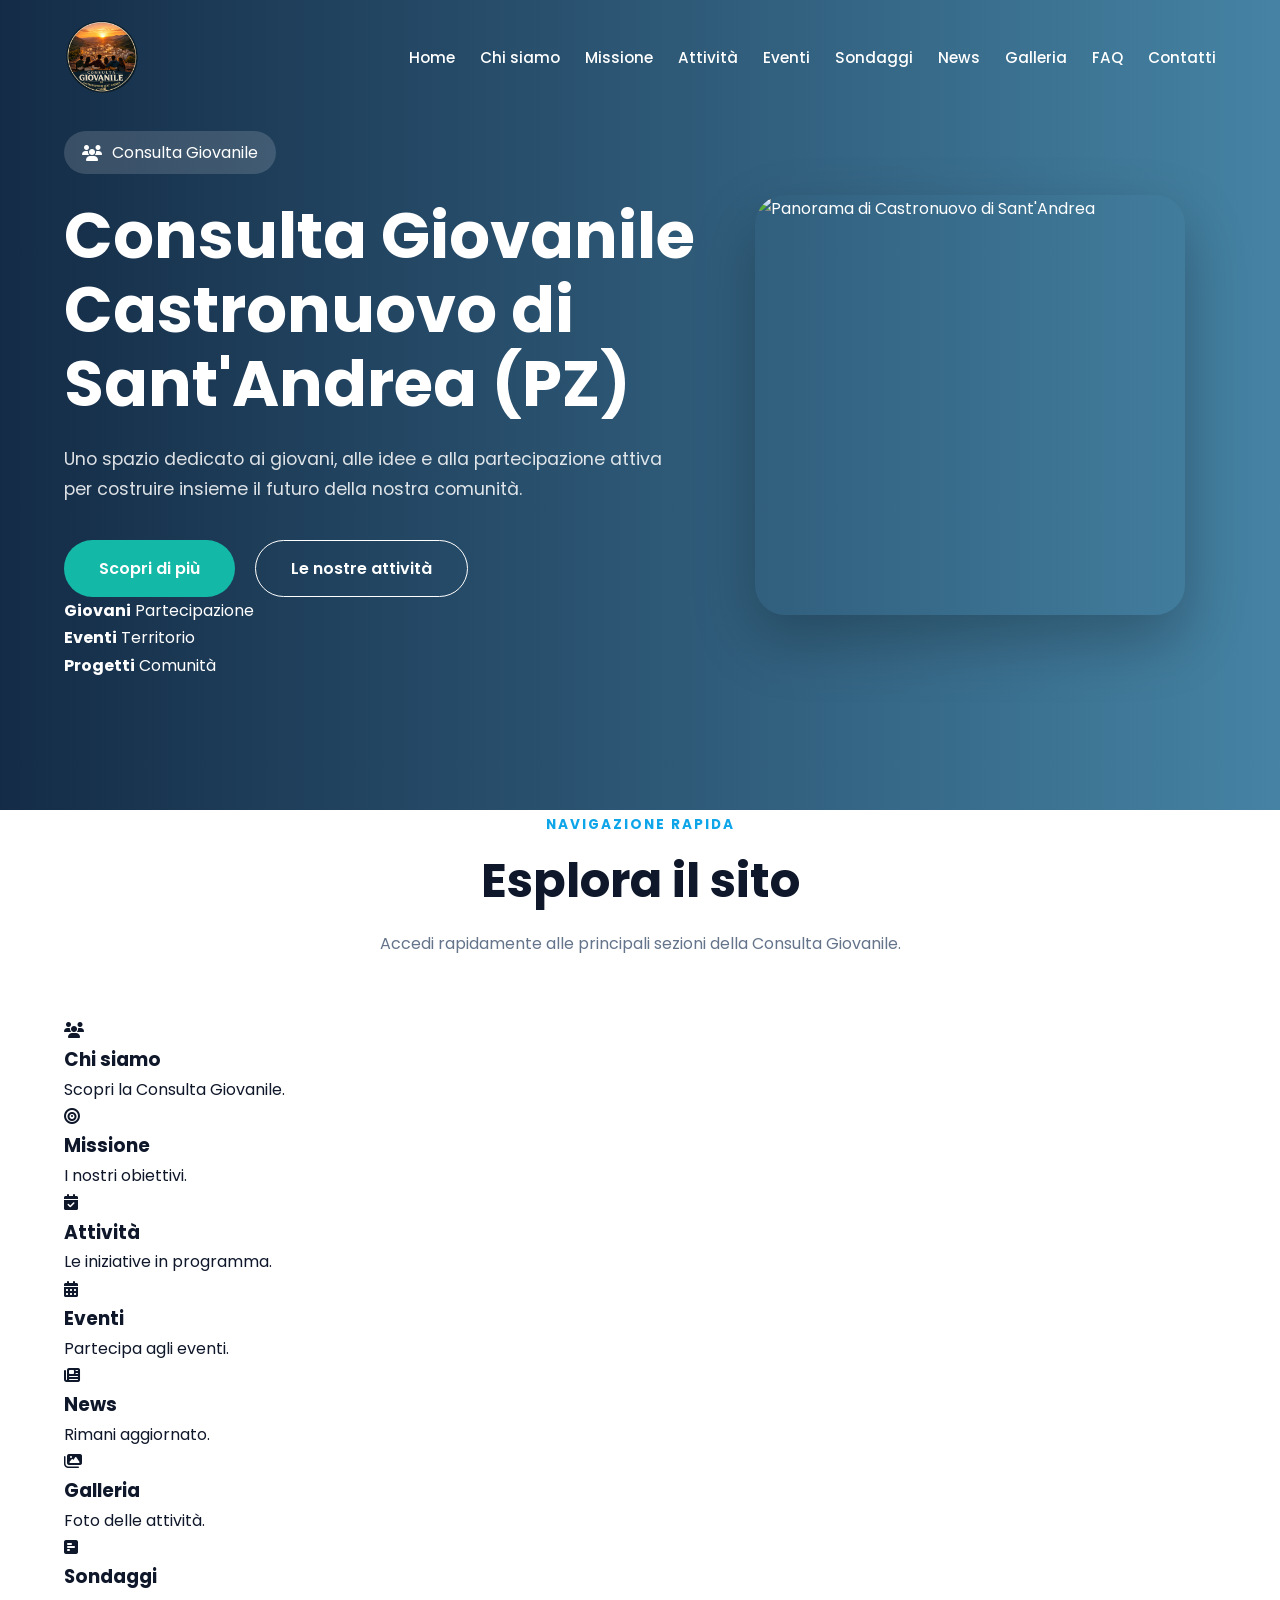
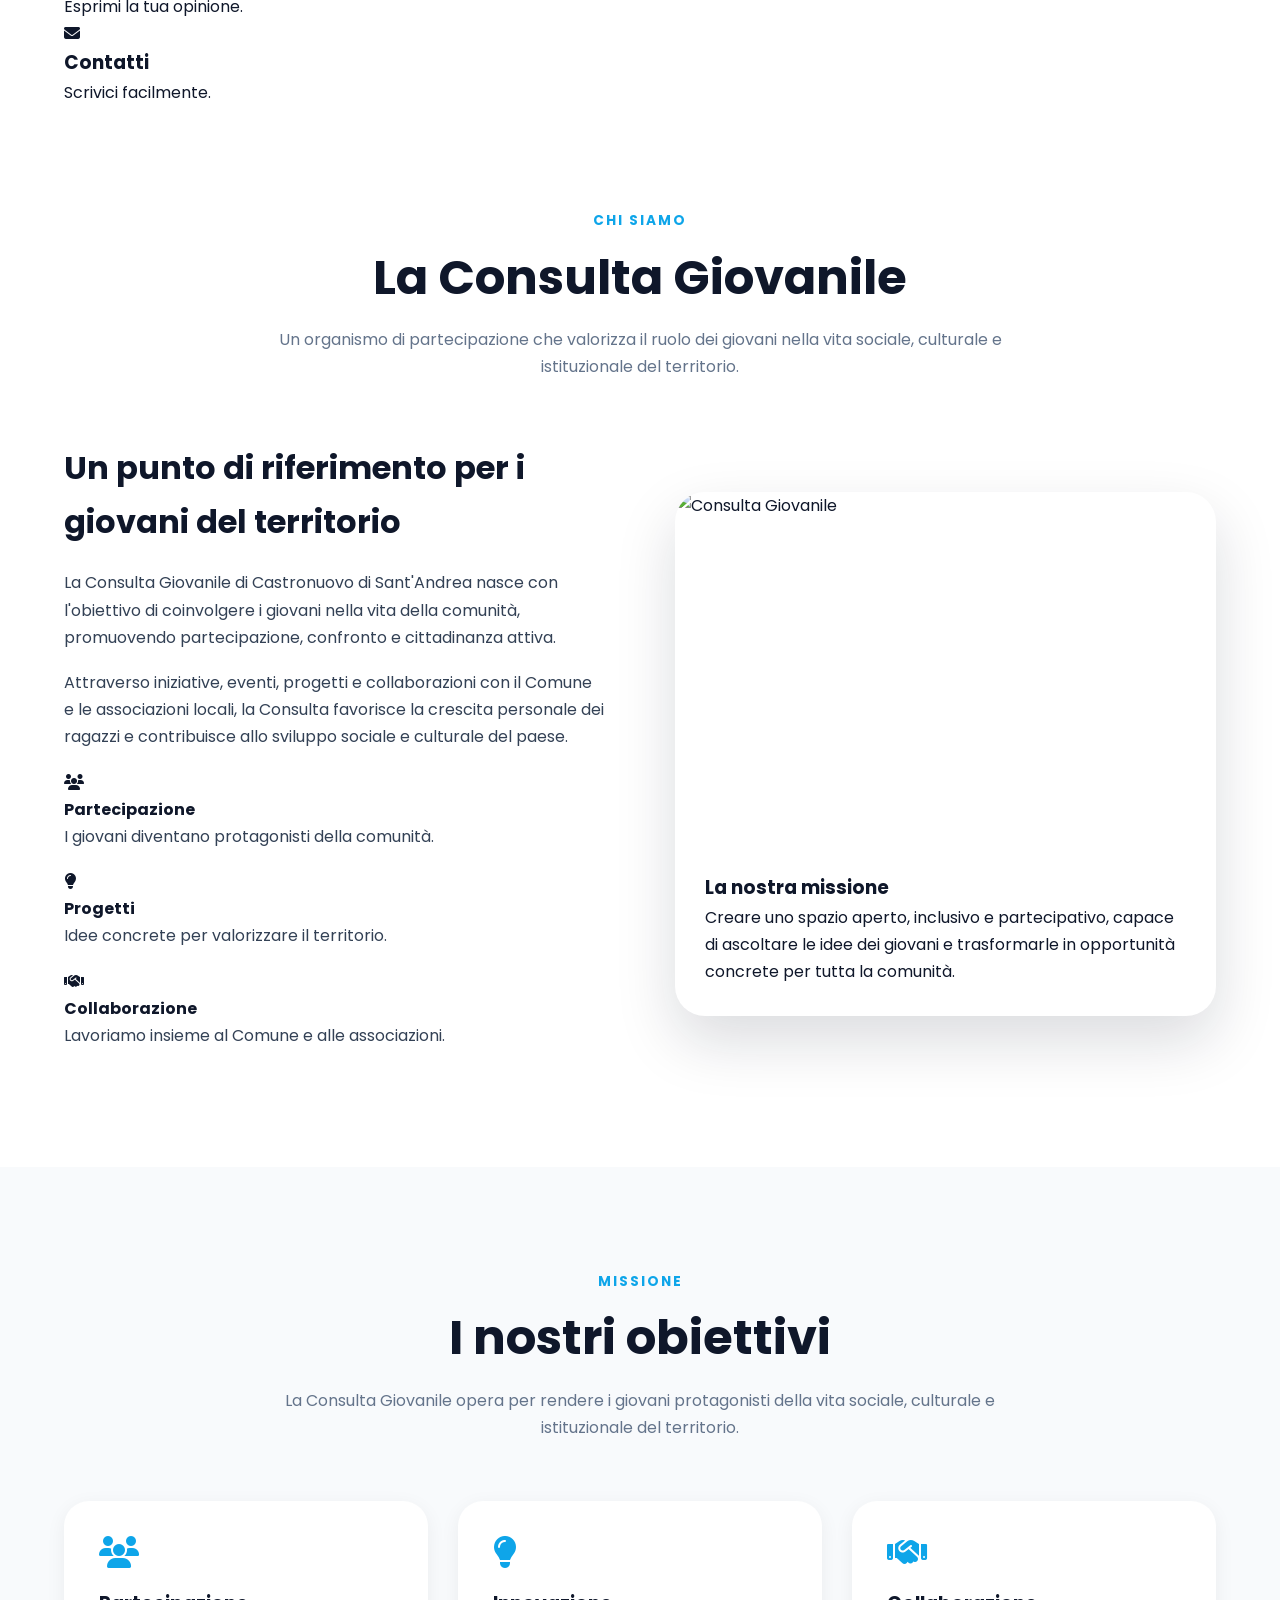
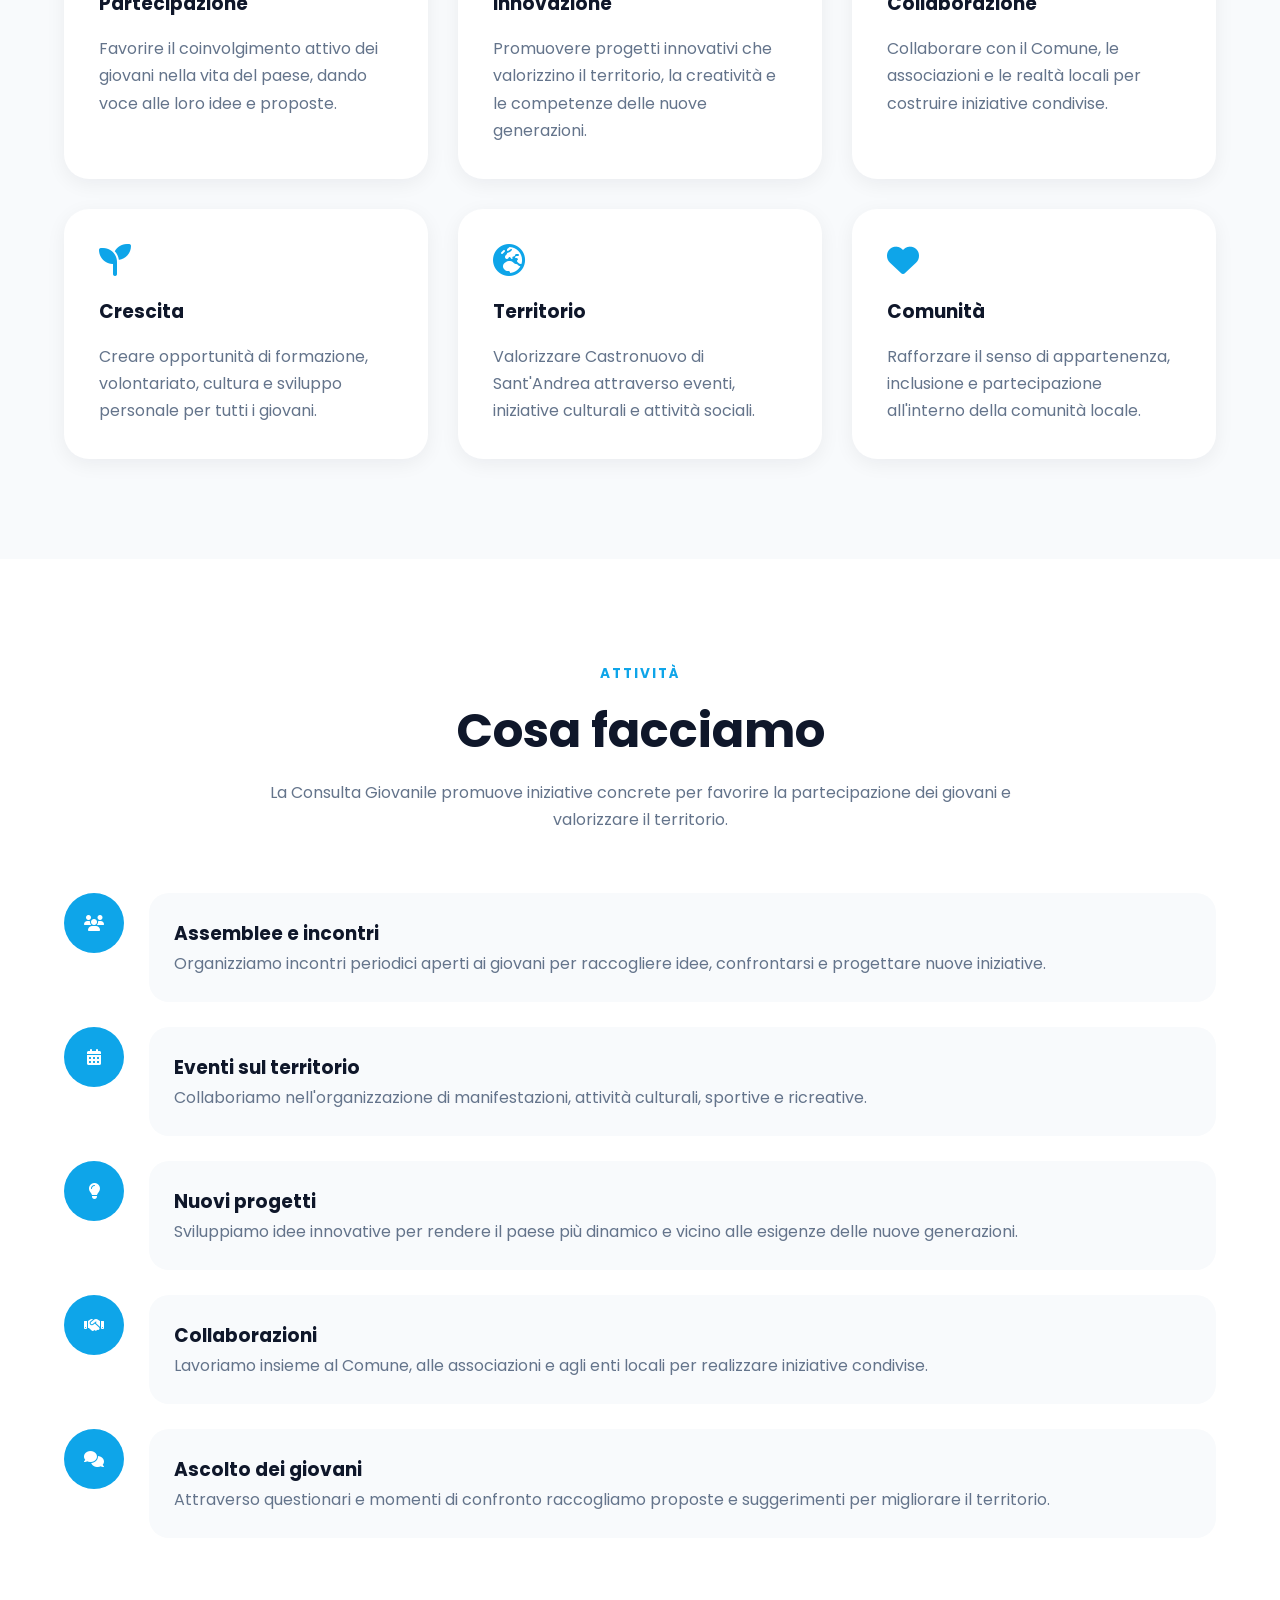
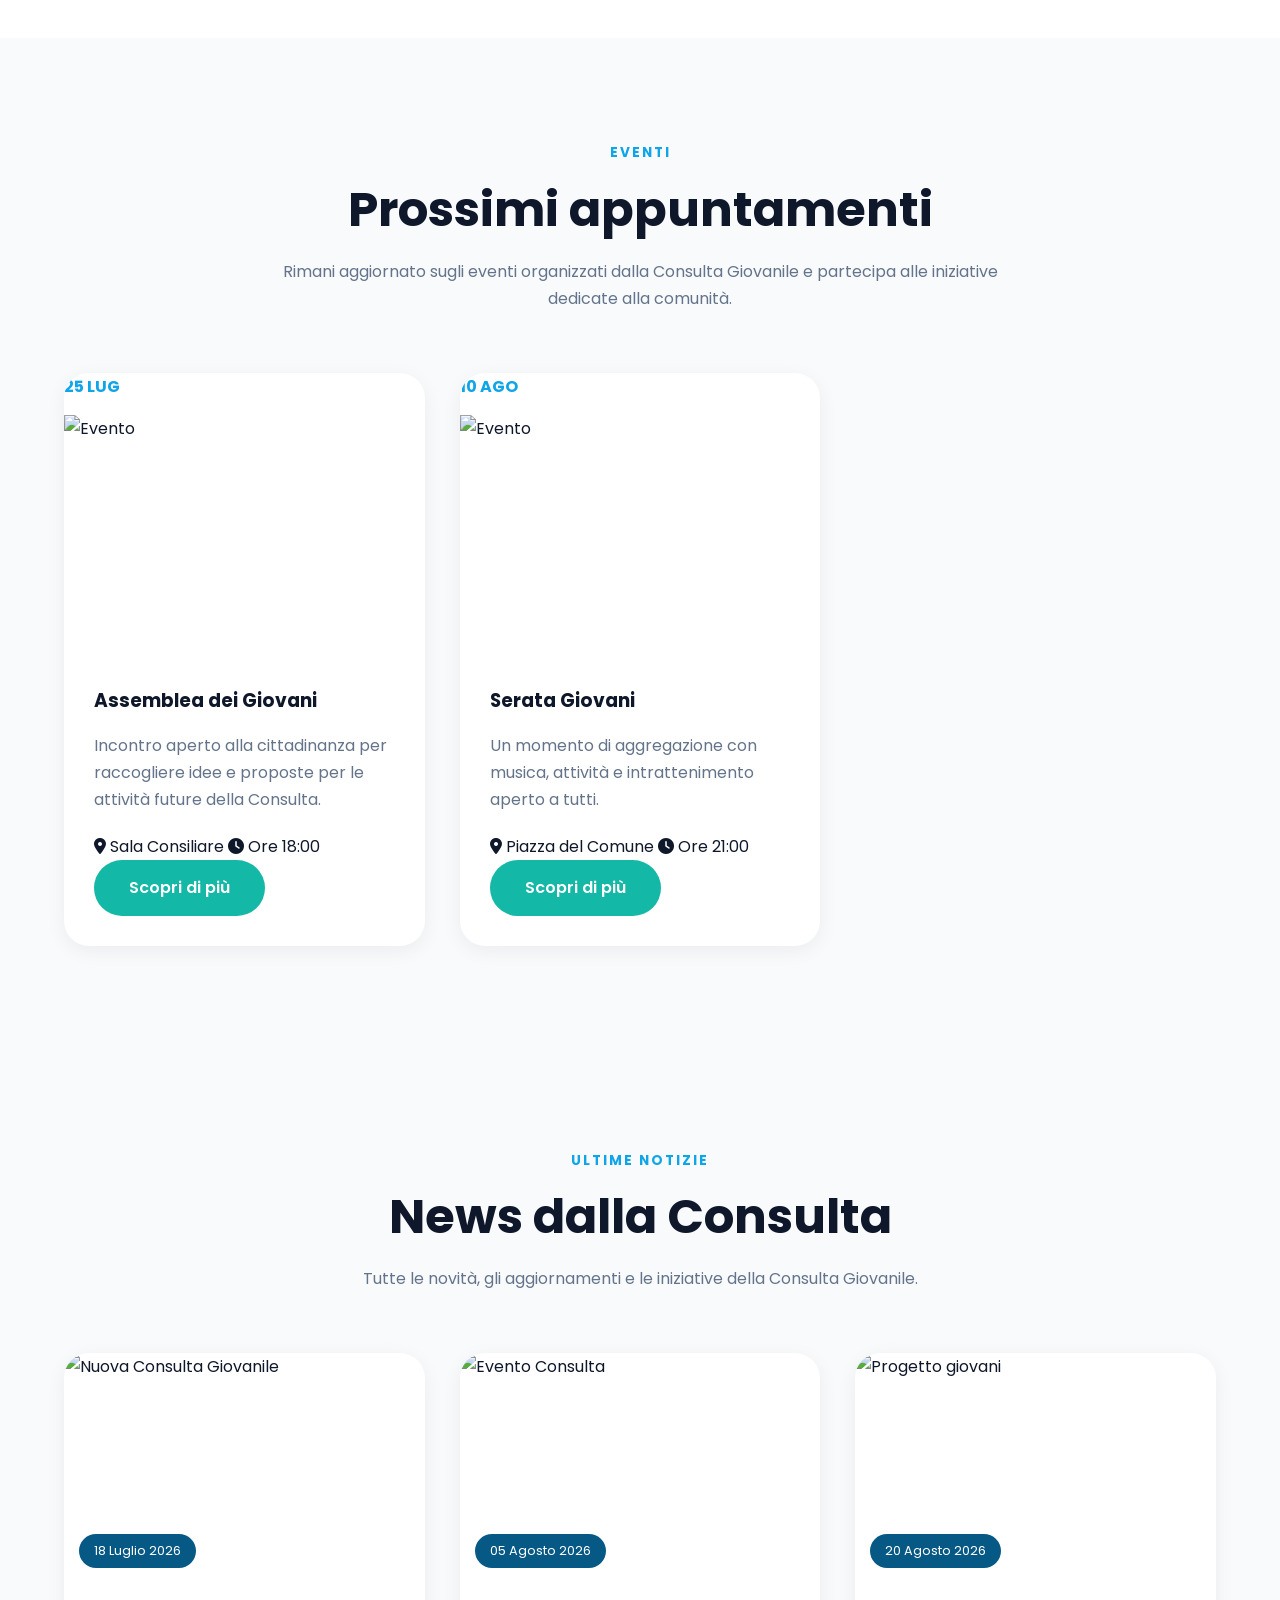
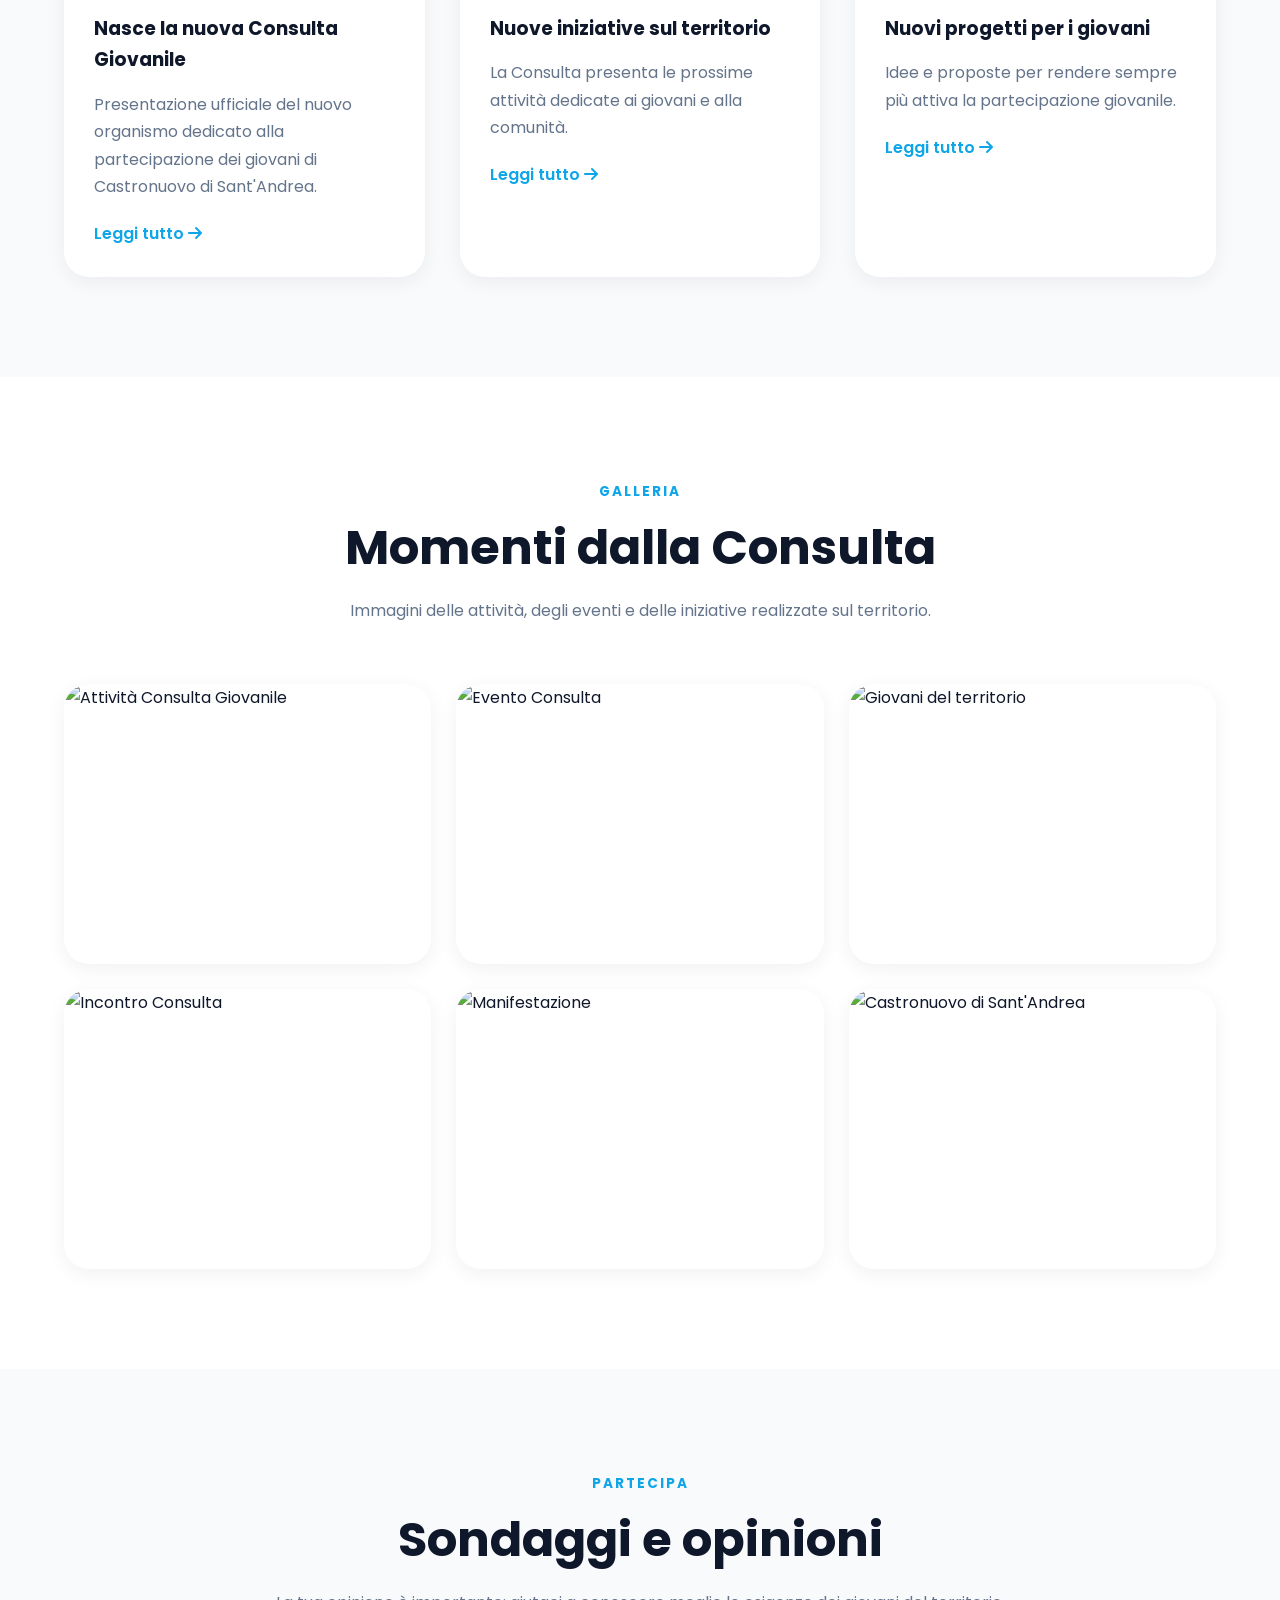
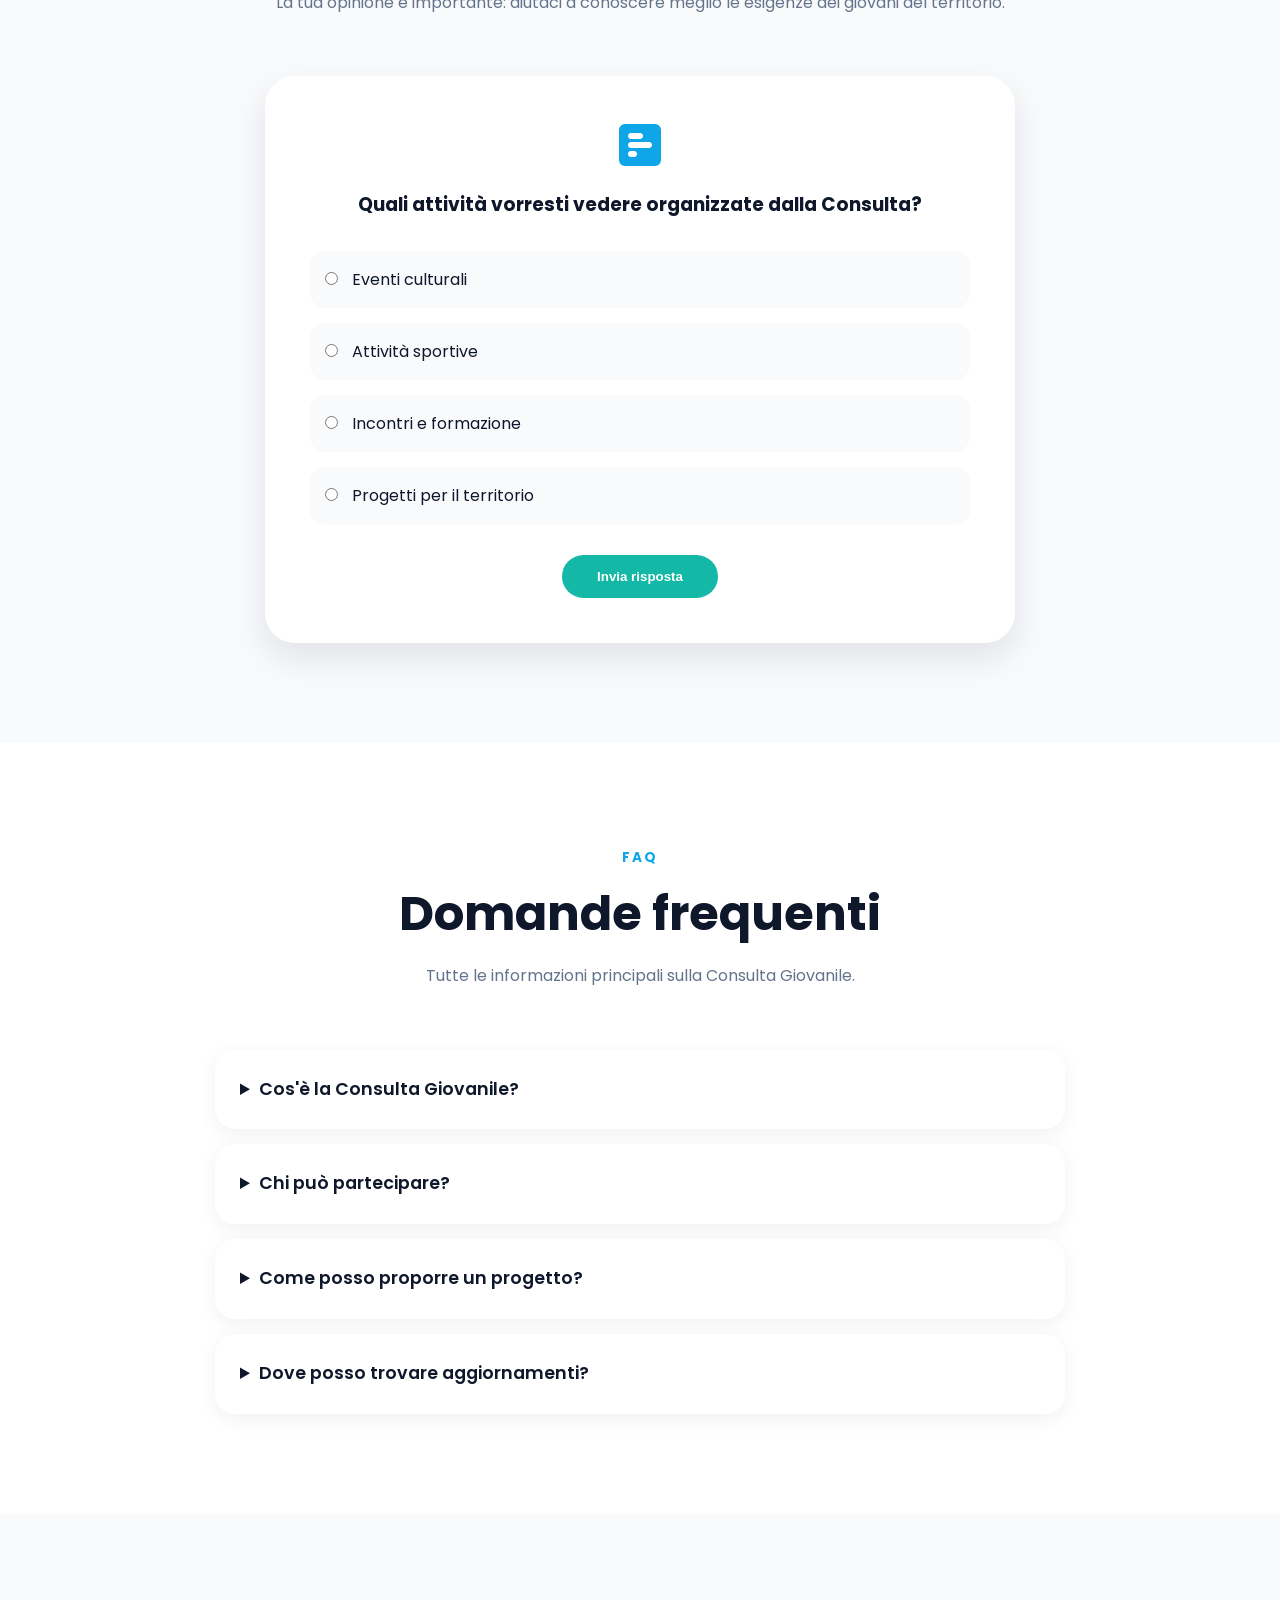
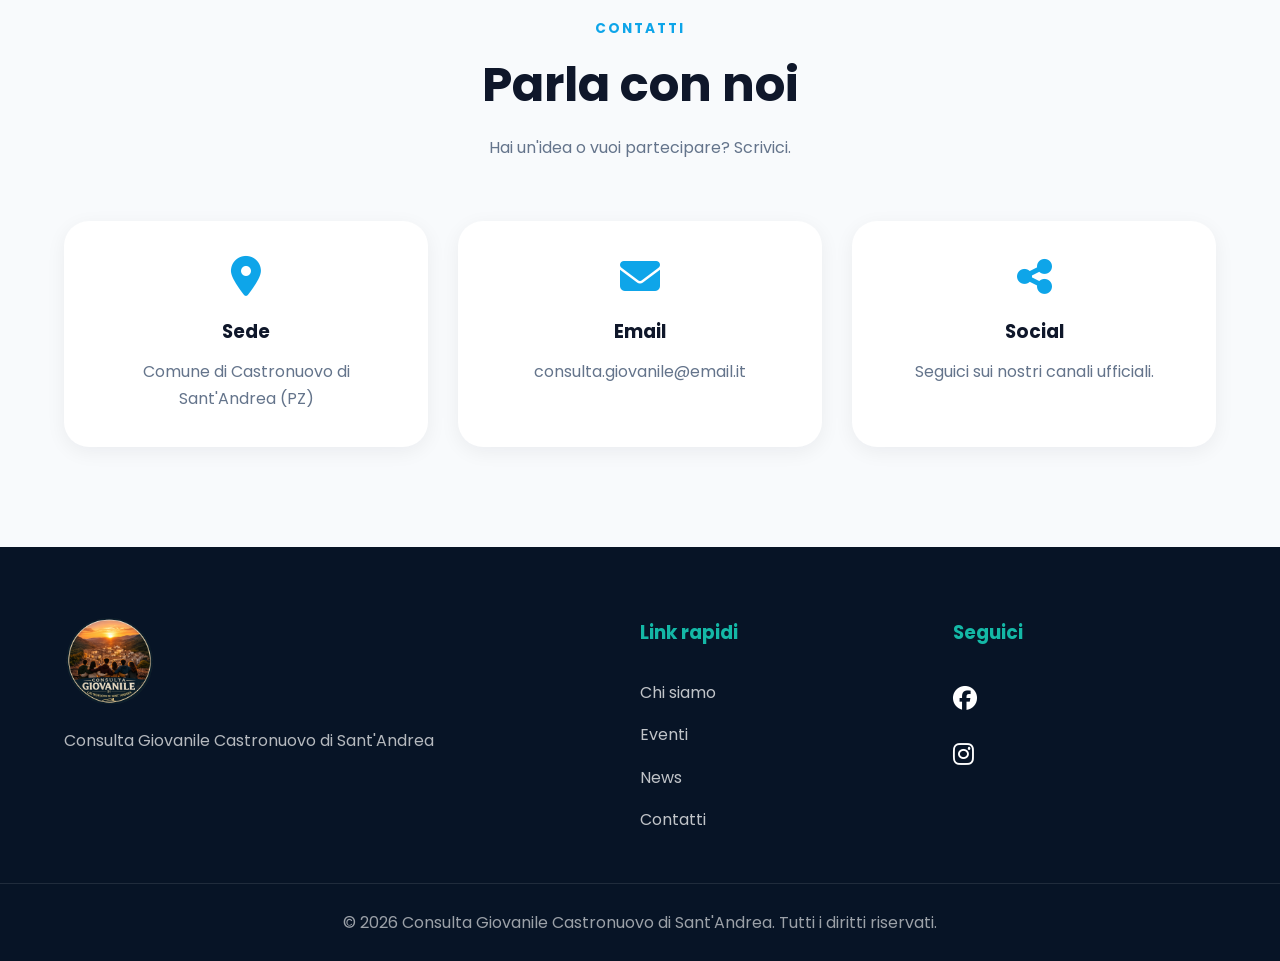
==== commit 7a37a3c8: "Update index.html" ====
--- a/index.html
+++ b/index.html
@@ -44,10 +44,6 @@
 
 </head>
 
-<body>
-
-<a class="skip-link" href="#main-content">
-    Vai al contenuto principale
 </a>
 
 <header class="header">
--- a/style.css
+++ b/style.css
@@ -2,123 +2,101 @@
    CONSULTA GIOVANILE CASTRONUOVO DI SANT'ANDREA (PZ)
 
    STYLE.CSS
-   Design:
-   Apple / Stripe / Vercel Inspired
+   VERSIONE PULITA
 
    Parte 1:
+   - Variables
    - Reset
-   - Variables
-   - Typography
-   - Global Layout
+   - Layout
    - Navbar
    - Hero
    - Buttons
-========================================================== */
-
-
-/* ==========================================================
-   CSS VARIABLES
+   - About
+   - Mission
+   - Activities
+   - Events
+========================================================== */
+
+
+
+/* ==========================================================
+   VARIABLES
 ========================================================== */
 
 :root {
 
-    /* Colori principali */
-
-    --primary-color: #075985;
-    --primary-dark: #023e5a;
-
-    --secondary-color: #0ea5e9;
-
-    --accent-color: #14b8a6;
-
-    --white: #ffffff;
-
-    --black: #0f172a;
-
-    --gray-100: #f8fafc;
-    --gray-200: #e2e8f0;
-    --gray-300: #cbd5e1;
-    --gray-500: #64748b;
-    --gray-700: #334155;
-
-
-    /* Background */
-
-    --background-light: #ffffff;
-
-    --background-soft: #f1f5f9;
-
-
-    /* Ombre */
+    --primary-color:#075985;
+    --primary-dark:#023e5a;
+
+    --secondary-color:#0ea5e9;
+
+    --accent-color:#14b8a6;
+
+    --white:#ffffff;
+
+    --black:#0f172a;
+
+    --gray-100:#f8fafc;
+    --gray-200:#e2e8f0;
+    --gray-500:#64748b;
+    --gray-700:#334155;
+
 
     --shadow-sm:
-    0 4px 15px rgba(15,23,42,.06);
+    0 5px 20px rgba(15,23,42,.06);
 
     --shadow-md:
-    0 10px 30px rgba(15,23,42,.10);
+    0 15px 35px rgba(15,23,42,.10);
 
     --shadow-lg:
-    0 25px 50px rgba(15,23,42,.15);
-
-
-    /* Radius */
-
-    --radius-sm: 10px;
-
-    --radius-md: 18px;
-
-    --radius-lg: 30px;
-
-
-    /* Transizioni */
-
-    --transition:
-    all .35s ease;
-
-
-    /* Font */
+    0 25px 60px rgba(15,23,42,.15);
+
+
+    --radius-sm:10px;
+    --radius-md:20px;
+    --radius-lg:30px;
+
+
+    --transition:.35s ease;
+
 
     --font-primary:
-    "Poppins",
-    sans-serif;
-
-}
-
-
-/* ==========================================================
-   RESET
-========================================================== */
+    "Poppins",sans-serif;
+
+}
+
+
+
+/* ==========================================================
+ RESET
+========================================================== */
+
 
 *,
 *::before,
-*::after {
+*::after{
 
     margin:0;
-
     padding:0;
-
     box-sizing:border-box;
 
 }
 
 
-html {
+
+html{
 
     scroll-behavior:smooth;
 
 }
 
 
-body {
-
-    font-family:
-    var(--font-primary);
-
-    color:
-    var(--black);
-
-    background:
-    var(--background-light);
+
+body{
+
+    font-family:var(--font-primary);
+
+    color:var(--black);
 
     line-height:1.7;
 
@@ -127,99 +105,52 @@
 }
 
 
-img {
+
+img{
 
     max-width:100%;
-
     display:block;
 
 }
 
 
-a {
+
+a{
 
     text-decoration:none;
-
     color:inherit;
 
 }
 
 
-ul {
+
+ul{
 
     list-style:none;
 
 }
 
 
-button {
+
+button{
 
     border:none;
-
     background:none;
-
     cursor:pointer;
 
-    font-family:inherit;
-
-}
-
-
-/* ==========================================================
-   ACCESSIBILITY
-========================================================== */
-
-
-.skip-link {
-
-    position:absolute;
-
-    top:-50px;
-
-    left:20px;
-
-    background:
-    var(--primary-color);
-
-    color:white;
-
-    padding:12px 20px;
-
-    border-radius:10px;
-
-    z-index:9999;
-
-}
-
-
-.skip-link:focus {
-
-    top:20px;
-
-}
-
-
-/* Focus visibile */
-
-:focus-visible {
-
-    outline:
-    3px solid var(--accent-color);
-
-    outline-offset:3px;
-
-}
-
-
-
-/* ==========================================================
-   CONTAINER
-========================================================== */
-
-
-.container {
-
-    width:min(1200px, 90%);
+}
+
+
+
+
+/* ==========================================================
+ CONTAINER
+========================================================== */
+
+
+.container{
+
+    width:min(1200px,90%);
 
     margin:auto;
 
@@ -228,19 +159,19 @@
 
 
 /* ==========================================================
-   SECTION GENERALI
-========================================================== */
-
-
-.section {
-
-    padding:
-    100px 0;
-
-}
-
-
-.section-title {
+ SECTIONS
+========================================================== */
+
+
+.section{
+
+    padding:100px 0;
+
+}
+
+
+
+.section-title{
 
     text-align:center;
 
@@ -252,14 +183,10 @@
 }
 
 
-.section-title span {
-
-    display:inline-block;
-
-    color:
-    var(--secondary-color);
-
-    font-weight:600;
+
+.section-title span{
+
+    color:var(--secondary-color);
 
     text-transform:uppercase;
 
@@ -267,415 +194,1275 @@
 
     font-size:.85rem;
 
-    margin-bottom:15px;
-
-}
-
-
-.section-title h2 {
+    font-weight:700;
+
+}
+
+
+
+.section-title h2{
 
     font-size:
     clamp(2rem,4vw,3rem);
 
     line-height:1.2;
 
-    margin-bottom:20px;
-
-}
-
-
-.section-title p {
-
-    color:
-    var(--gray-500);
-
-}
-
-
-
-/* ==========================================================
-   HEADER / NAVBAR
-========================================================== */
-
-
-.header {
+    margin:15px 0 20px;
+
+}
+
+
+
+.section-title p{
+
+    color:var(--gray-500);
+
+}
+
+
+
+/* ==========================================================
+ HEADER NAVBAR
+========================================================== */
+
+
+.header{
 
     position:fixed;
 
     top:0;
-
     left:0;
 
     width:100%;
 
     z-index:1000;
 
-    transition:
-    var(--transition);
-
-}
-
-
-.header.scrolled {
+}
+
+
+
+.navbar{
+
+    padding:20px 0;
+
+    transition:.3s;
+
+}
+
+
+
+.header.scrolled .navbar{
 
     background:
-    rgba(255,255,255,.85);
-
-    backdrop-filter:
-    blur(15px);
-
-    box-shadow:
-    var(--shadow-sm);
-
-}
-
-
-
-.navbar {
-
-    padding:
-    20px 0;
-
-}
-
-
-
-.nav-container {
+    rgba(255,255,255,.90);
+
+    backdrop-filter:blur(15px);
+
+    box-shadow:var(--shadow-sm);
+
+}
+
+
+
+.nav-container{
 
     display:flex;
 
+    justify-content:space-between;
+
     align-items:center;
 
-    justify-content:space-between;
-
-}
-
-
-
-/* Logo */
-
-
-.logo {
+}
+
+
+
+/* LOGO */
+
+
+.logo img{
+
+    width:75px;
+
+    height:75px;
+
+    object-fit:contain;
+
+}
+
+
+
+.nav-menu{
 
     display:flex;
 
+    gap:25px;
+
     align-items:center;
 
-    gap:12px;
-
-    font-weight:700;
+}
+
+
+
+.nav-menu a{
 
     color:white;
 
-    font-size:1.1rem;
-
-}
-
-
-.header.scrolled .logo {
-
-    color:
-    var(--black);
-
-}
-
-
-.logo img {
-
-    width:85px;
-
-    height:85px;
-
-    object-fit:contain;
-
-}
-
-
-
-/* Menu Desktop */
-
-
-.nav-menu {
+    font-size:.95rem;
+
+    font-weight:500;
+
+    transition:.3s;
+
+}
+
+
+
+.header.scrolled .nav-menu a{
+
+    color:var(--black);
+
+}
+
+
+
+.nav-menu a:hover{
+
+    color:var(--secondary-color);
+
+}
+
+
+
+/* ==========================================================
+   HAMBURGER MENU
+========================================================== */
+
+.hamburger{
+
+    display:none;
+
+    width:45px;
+    height:45px;
+
+    flex-direction:column;
+    justify-content:center;
+    align-items:center;
+
+    gap:6px;
+
+    z-index:1100;
+
+}
+
+
+.hamburger span{
+
+    display:block;
+
+    width:28px;
+
+    height:3px;
+
+    background:white;
+
+    border-radius:10px;
+
+    transition:.3s;
+
+}
+
+
+/* quando la navbar diventa bianca */
+
+.header.scrolled .hamburger span{
+
+    background:var(--black);
+
+}
+
+
+
+/* animazione apertura */
+
+.hamburger.active span:nth-child(1){
+
+    transform:
+    translateY(9px)
+    rotate(45deg);
+
+}
+
+
+.hamburger.active span:nth-child(2){
+
+    opacity:0;
+
+}
+
+
+.hamburger.active span:nth-child(3){
+
+    transform:
+    translateY(-9px)
+    rotate(-45deg);
+
+}
+
+
+
+/* Mobile */
+
+@media(max-width:992px){
+
+    .hamburger{
+
+        display:flex;
+
+    }
+
+}
+
+
+
+
+/* ==========================================================
+ HERO
+========================================================== */
+
+
+.hero{
+
+    min-height:90vh;
 
     display:flex;
 
     align-items:center;
 
-    gap:28px;
-
-}
-
-
-.nav-menu a {
+    position:relative;
 
     color:white;
-
-    font-size:.95rem;
-
-    font-weight:500;
-
-    transition:
-    var(--transition);
-
-    position:relative;
-
-}
-
-
-.header.scrolled .nav-menu a {
-
-    color:
-    var(--black);
-
-}
-
-
-.nav-menu a::after {
-
-    content:"";
-
-    position:absolute;
-
-    bottom:-8px;
-
-    left:0;
-
-    width:0;
-
-    height:2px;
-
-    background:
-    var(--secondary-color);
-
-    transition:
-    var(--transition);
-
-}
-
-
-.nav-menu a:hover::after,
-.nav-menu a.active::after {
-
-    width:100%;
-
-}
-
-
-
-/* Hamburger */
-
-
-.hamburger {
-
-    display:none;
-
-    width:45px;
-
-    height:45px;
-
-    flex-direction:column;
-
-    justify-content:center;
-
-    gap:6px;
-
-}
-
-
-.hamburger span {
-
-    width:25px;
-
-    height:3px;
-
-    background:white;
-
-    border-radius:10px;
-
-    transition:.3s;
-
-}
-
-
-.header.scrolled .hamburger span {
-
-    background:
-    var(--black);
-
-}
-
-
-
-/* ==========================================================
-   HERO
-========================================================== */
-
-
-.hero {
-
-    min-height:90vh;
-
-    display:flex;
-
-    align-items:center;
-
-    position:relative;
 
     background:
 
     linear-gradient(
         90deg,
-        rgba(11,31,58,.95),
-        rgba(20,93,160,.75)
-    ),
-
+        rgba(7,32,60,.95),
+        rgba(7,89,133,.75)
+    );
+
+    overflow:hidden;
+
+}
+
+
+
+.hero::before{
+
+    content:"";
+
+    position:absolute;
+
+    inset:0;
+
+    background:
     url("assets/img/hero.jpg");
 
     background-size:cover;
 
     background-position:center;
 
+    z-index:-2;
+
+}
+
+
+
+.hero-container{
+
+    display:flex;
+
+    align-items:center;
+
+    justify-content:space-between;
+
+    gap:50px;
+
+}
+
+
+
+.hero-text{
+
+    flex:1;
+
+}
+
+
+
+.hero-badge{
+
+    display:inline-flex;
+
+    gap:10px;
+
+    align-items:center;
+
+    padding:8px 18px;
+
+    border-radius:50px;
+
+    background:
+    rgba(255,255,255,.15);
+
+    margin-bottom:25px;
+
+}
+
+
+
+.hero h1{
+
+    font-size:
+    clamp(2.4rem,5vw,4rem);
+
+    line-height:1.15;
+
+    margin-bottom:25px;
+
+}
+
+
+
+.hero p{
+
+    max-width:600px;
+
+    font-size:1.1rem;
+
+    color:
+    rgba(255,255,255,.85);
+
+    margin-bottom:35px;
+
+}
+
+
+
+.hero-image{
+
+    flex:0 0 40%;
+
+}
+
+
+
+.hero-image img{
+
+    width:100%;
+
+    max-width:430px;
+
+    height:420px;
+
+    object-fit:cover;
+
+    border-radius:30px;
+
+    box-shadow:
+    0 25px 60px rgba(0,0,0,.25);
+
+}
+
+
+
+/* ==========================================================
+ BUTTONS
+========================================================== */
+
+
+.hero-buttons{
+
+    display:flex;
+
+    gap:20px;
+
+    flex-wrap:wrap;
+
+}
+
+
+
+.btn{
+
+    padding:14px 35px;
+
+    border-radius:50px;
+
+    display:inline-flex;
+
+    justify-content:center;
+
+    align-items:center;
+
+    font-weight:600;
+
+    transition:.3s;
+
+}
+
+
+
+.btn-primary{
+
+    background:var(--accent-color);
+
     color:white;
 
 }
 
 
-/* ==========================================================
-   BUTTONS
-========================================================== */
-
-
-.hero-buttons {
+
+.btn-primary:hover{
+
+    transform:translateY(-5px);
+
+}
+
+
+
+.btn-secondary{
+
+    border:1px solid white;
+
+    color:white;
+
+}
+
+
+
+.btn-secondary:hover{
+
+    background:white;
+
+    color:var(--primary-color);
+
+}
+
+
+
+/* ==========================================================
+ ABOUT
+========================================================== */
+
+
+.about{
+
+    background:white;
+
+}
+
+
+
+.about-grid{
+
+    display:grid;
+
+    grid-template-columns:1fr 1fr;
+
+    gap:70px;
+
+    align-items:center;
+
+}
+
+
+
+.about-text h3{
+
+    font-size:2rem;
+
+    margin-bottom:20px;
+
+}
+
+
+
+.about-text p{
+
+    color:var(--gray-700);
+
+    margin-bottom:18px;
+
+}
+
+
+
+.about-card{
+
+    border-radius:var(--radius-lg);
+
+    overflow:hidden;
+
+    box-shadow:var(--shadow-lg);
+
+}
+
+
+
+.about-card img{
+
+    width:100%;
+
+    height:350px;
+
+    object-fit:cover;
+
+}
+
+
+
+.about-card-content{
+
+    padding:30px;
+
+}
+
+
+
+/* ==========================================================
+ MISSION
+========================================================== */
+
+
+.mission{
+
+    background:var(--gray-100);
+
+}
+
+
+
+.mission-grid{
+
+    display:grid;
+
+    grid-template-columns:repeat(3,1fr);
+
+    gap:30px;
+
+}
+
+
+
+.mission-card{
+
+    background:white;
+
+    padding:35px;
+
+    border-radius:25px;
+
+    box-shadow:var(--shadow-sm);
+
+    transition:.3s;
+
+}
+
+
+
+.mission-card:hover{
+
+    transform:translateY(-8px);
+
+    box-shadow:var(--shadow-md);
+
+}
+
+
+
+.mission-card i{
+
+    font-size:2rem;
+
+    color:var(--secondary-color);
+
+    margin-bottom:20px;
+
+}
+
+
+
+.mission-card h3{
+
+    margin-bottom:15px;
+
+}
+
+
+
+.mission-card p{
+
+    color:var(--gray-500);
+
+}
+
+
+
+/* ==========================================================
+ ATTIVITA'
+========================================================== */
+
+
+.activities{
+
+    background:white;
+
+}
+
+
+
+.timeline{
 
     display:flex;
 
-    gap:20px;
-
-    flex-wrap:wrap;
-
-}
-
-
-.btn {
-
-    display:inline-flex;
+    flex-direction:column;
+
+    gap:25px;
+
+}
+
+
+
+.timeline-item{
+
+    display:flex;
+
+    gap:25px;
+
+    align-items:flex-start;
+
+}
+
+
+
+.timeline-icon{
+
+    width:60px;
+
+    height:60px;
+
+    flex-shrink:0;
+
+    display:flex;
 
     align-items:center;
 
     justify-content:center;
 
-    padding:15px 35px;
+    border-radius:50%;
+
+    background:var(--secondary-color);
+
+    color:white;
+
+}
+
+
+
+.timeline-content{
+
+    background:var(--gray-100);
+
+    padding:25px;
+
+    border-radius:20px;
+
+    flex:1;
+
+}
+
+
+
+.timeline-content p{
+
+    color:var(--gray-500);
+
+}
+
+
+
+/* ==========================================================
+ EVENTI
+========================================================== */
+
+
+.events{
+
+    background:var(--gray-100);
+
+}
+
+
+
+.events-grid{
+
+    display:grid;
+
+    grid-template-columns:repeat(3,1fr);
+
+    gap:35px;
+
+}
+
+
+
+.event-card{
+
+    background:white;
+
+    border-radius:25px;
+
+    overflow:hidden;
+
+    box-shadow:var(--shadow-sm);
+
+    transition:.3s;
+
+}
+
+
+
+.event-card:hover{
+
+    transform:translateY(-8px);
+
+    box-shadow:var(--shadow-lg);
+
+}
+
+
+
+.event-card img{
+
+    width:100%;
+
+    height:240px;
+
+    object-fit:cover;
+
+}
+
+
+
+.event-content{
+
+    padding:30px;
+
+}
+
+
+
+.event-date{
+
+    color:var(--secondary-color);
+
+    font-weight:700;
+
+    margin-bottom:15px;
+
+}
+
+
+
+.event-content h3{
+
+    margin-bottom:15px;
+
+}
+
+
+
+.event-content p{
+
+    color:var(--gray-500);
+
+    margin-bottom:20px;
+
+}
+
+/* ==========================================================
+   NEWS
+========================================================== */
+
+
+.news{
+
+    background:var(--gray-100);
+
+}
+
+
+
+.news-grid{
+
+    display:grid;
+
+    grid-template-columns:repeat(3,1fr);
+
+    gap:35px;
+
+}
+
+
+
+.news-card{
+
+    background:white;
+
+    border-radius:25px;
+
+    overflow:hidden;
+
+    box-shadow:var(--shadow-sm);
+
+    transition:.3s;
+
+}
+
+
+
+.news-card:hover{
+
+    transform:translateY(-8px);
+
+    box-shadow:var(--shadow-lg);
+
+}
+
+
+
+.news-image{
+
+    position:relative;
+
+}
+
+
+
+.news-image img{
+
+    width:100%;
+
+    height:230px;
+
+    object-fit:cover;
+
+}
+
+
+
+.news-date{
+
+    position:absolute;
+
+    bottom:15px;
+
+    left:15px;
+
+    background:var(--primary-color);
+
+    color:white;
+
+    padding:6px 15px;
 
     border-radius:50px;
 
+    font-size:.8rem;
+
+}
+
+
+
+.news-content{
+
+    padding:30px;
+
+}
+
+
+
+.news-content h3{
+
+    margin-bottom:15px;
+
+}
+
+
+
+.news-content p{
+
+    color:var(--gray-500);
+
+    margin-bottom:20px;
+
+}
+
+
+
+.news-link{
+
+    color:var(--secondary-color);
+
     font-weight:600;
 
-    transition:
-    var(--transition);
-
-}
-
-
-.btn-primary {
-
-    background:
-    var(--accent-color);
-
-    color:
-    var(--primary-color);
-
-}
-
-
-.btn-primary:hover {
-
-    transform:
-    translateY(-4px);
-
-}
-
-
-.btn-secondary {
-
-    border:
-    1px solid white;
+}
+
+
+
+/* ==========================================================
+   GALLERIA
+========================================================== */
+
+
+.gallery{
+
+    background:white;
+
+}
+
+
+
+.gallery-grid{
+
+    display:grid;
+
+    grid-template-columns:repeat(3,1fr);
+
+    gap:25px;
+
+}
+
+
+
+.gallery-item{
+
+    height:280px;
+
+    overflow:hidden;
+
+    border-radius:25px;
+
+    box-shadow:var(--shadow-sm);
+
+}
+
+
+
+.gallery-item img{
+
+    width:100%;
+
+    height:100%;
+
+    object-fit:cover;
+
+    transition:.4s;
+
+}
+
+
+
+.gallery-item:hover img{
+
+    transform:scale(1.08);
+
+}
+
+
+
+
+
+/* ==========================================================
+   SONDAGGI
+========================================================== */
+
+
+.surveys{
+
+    background:var(--gray-100);
+
+}
+
+
+
+.survey-card{
+
+    max-width:750px;
+
+    margin:auto;
+
+    background:white;
+
+    padding:45px;
+
+    border-radius:30px;
+
+    box-shadow:var(--shadow-md);
+
+    text-align:center;
+
+}
+
+
+
+.survey-card > i{
+
+    font-size:3rem;
+
+    color:var(--secondary-color);
+
+    margin-bottom:20px;
+
+}
+
+
+
+.survey-card h3{
+
+    margin-bottom:30px;
+
+}
+
+
+
+.survey-options{
+
+    display:flex;
+
+    flex-direction:column;
+
+    gap:15px;
+
+    text-align:left;
+
+    margin-bottom:30px;
+
+}
+
+
+
+.survey-options label{
+
+    padding:15px;
+
+    background:var(--gray-100);
+
+    border-radius:15px;
+
+    cursor:pointer;
+
+}
+
+
+
+.survey-options input{
+
+    margin-right:10px;
+
+}
+
+
+
+
+
+/* ==========================================================
+   FAQ
+========================================================== */
+
+
+.faq{
+
+    background:white;
+
+}
+
+
+
+.faq-container{
+
+    max-width:850px;
+
+    margin:auto;
+
+    display:flex;
+
+    flex-direction:column;
+
+    gap:15px;
+
+}
+
+
+
+.faq-container details{
+
+    background:white;
+
+    border-radius:20px;
+
+    padding:25px;
+
+    box-shadow:var(--shadow-sm);
+
+}
+
+
+
+.faq-container summary{
+
+    cursor:pointer;
+
+    font-weight:600;
+
+    font-size:1.1rem;
+
+}
+
+
+
+.faq-container p{
+
+    margin-top:20px;
+
+    color:var(--gray-500);
+
+}
+
+
+
+
+
+
+/* ==========================================================
+   CONTATTI
+========================================================== */
+
+
+.contacts{
+
+    background:var(--gray-100);
+
+}
+
+
+
+.contacts-grid{
+
+    display:grid;
+
+    grid-template-columns:repeat(3,1fr);
+
+    gap:30px;
+
+}
+
+
+
+.contact-card{
+
+    background:white;
+
+    padding:35px;
+
+    border-radius:25px;
+
+    text-align:center;
+
+    box-shadow:var(--shadow-sm);
+
+}
+
+
+
+.contact-card i{
+
+    font-size:2.5rem;
+
+    color:var(--secondary-color);
+
+    margin-bottom:20px;
+
+}
+
+
+
+.contact-card h3{
+
+    margin-bottom:10px;
+
+}
+
+
+
+.contact-card p{
+
+    color:var(--gray-500);
+
+}
+
+
+
+
+
+/* ==========================================================
+   FOOTER
+========================================================== */
+
+
+.footer{
+
+    background:#071426;
 
     color:white;
 
-}
-
-
-.btn-secondary:hover {
-
-    background:white;
-
-    color:
-    var(--primary-color);
-
-}
-
-.btn-secondary:hover {
-
-    background:white;
-
-    color:
-    var(--primary-color);
-
-}
-
-
-/* ==========================================================
-   CHI SIAMO
-========================================================== */
-
-
-.about {
-
-    background:
-    var(--background-light);
-
-}
-
-
-.about-grid {
+    padding-top:70px;
+
+}
+
+
+
+.footer-container{
 
     display:grid;
 
-    grid-template-columns:
-    1fr 1fr;
-
-    gap:70px;
-
-    align-items:center;
-
-}
-
-
-
-.about-text h3 {
-
-    font-size:2rem;
-
-    margin-bottom:25px;
-
-}
-
-
-
-.about-text p {
-
-    color:
-    var(--gray-700);
-
-    margin-bottom:18px;
-
-}
-
-
-
-.about-list {
-
-    margin-top:30px;
+    grid-template-columns:2fr 1fr 1fr;
+
+    gap:50px;
+
+}
+
+
+
+.footer-logo img{
+
+    width:90px;
+
+    margin-bottom:20px;
+
+}
+
+
+
+.footer-logo p{
+
+    color:rgba(255,255,255,.7);
+
+}
+
+
+
+.footer-links,
+.footer-social{
 
     display:flex;
 
@@ -687,1213 +1474,101 @@
 
 
 
-.about-list li {
-
-    display:flex;
-
-    align-items:center;
-
-    gap:15px;
-
-    font-weight:500;
-
-}
-
-
-
-.about-list i {
-
-    width:30px;
-
-    height:30px;
-
-    display:flex;
-
-    justify-content:center;
-
-    align-items:center;
-
-    border-radius:50%;
-
-    background:
-    rgba(14,165,233,.15);
-
-    color:
-    var(--secondary-color);
-
-}
-
-
-
-.about-image {
-
-    position:relative;
-
-}
-
-
-
-.about-image img {
-
-    border-radius:
-    var(--radius-lg);
-
-    box-shadow:
-    var(--shadow-lg);
-
-}
-
-
-
-.about-image::before {
-
-    content:"";
-
-    position:absolute;
-
-    width:200px;
-
-    height:200px;
-
-    background:
-    var(--accent-color);
-
-    opacity:.15;
-
-    border-radius:50%;
-
-    top:-40px;
-
-    right:-40px;
-
-    z-index:-1;
-
-}
-
-
-
-/* ==========================================================
-   MISSIONE
-========================================================== */
-
-
-.mission {
-
-    background:
-    var(--background-soft);
-
-}
-
-
-
-.mission-grid {
-
-    display:grid;
-
-    grid-template-columns:
-    repeat(3,1fr);
-
-    gap:30px;
-
-}
-
-
-
-.mission-card {
-
-    background:white;
-
-    padding:40px;
-
-    border-radius:25px;
-
-    border-top:
-    4px solid var(--accent-color);
-
-    box-shadow:
-    var(--shadow-sm);
-
-}
-
-
-.mission-card:hover {
-
-    transform:
-    translateY(-10px);
-
-    box-shadow:
-    var(--shadow-lg);
-
-    border-color:
-    rgba(14,165,233,.2);
-
-}
-
-
-
-.mission-card .icon {
-
-    width:75px;
-
-    height:75px;
-
-    margin:
-    0 auto 25px;
-
-    display:flex;
-
-    align-items:center;
-
-    justify-content:center;
-
-    border-radius:50%;
-
-    background:
-    linear-gradient(
-        135deg,
-        var(--secondary-color),
-        var(--accent-color)
-    );
+.footer h3{
+
+    color:var(--accent-color);
+
+    margin-bottom:15px;
+
+}
+
+
+
+.footer-links a{
+
+    color:rgba(255,255,255,.75);
+
+}
+
+
+
+.footer-links a:hover{
 
     color:white;
 
-    font-size:2rem;
-
-}
-
-
-
-.mission-card h3 {
-
-    margin-bottom:15px;
-
-    font-size:1.4rem;
-
-}
-
-
-
-.mission-card p {
-
-    color:
-    var(--gray-500);
-
-}
-
-
-
-/* ==========================================================
-   ATTIVITÀ
-========================================================== */
-
-
-.activities {
-
-    background:white;
-
-}
-
-
-
-.activities-grid {
-
-    display:grid;
-
-    grid-template-columns:
-    repeat(5,1fr);
-
-    gap:25px;
-
-}
-
-
-
-.activity-card {
-
-    background:
-    rgba(255,255,255,.8);
-
-    padding:30px 20px;
-
-    border-radius:
-    var(--radius-md);
+}
+
+
+
+.footer-social a{
+
+    font-size:1.5rem;
+
+}
+
+
+
+.footer-bottom{
+
+    margin-top:50px;
+
+    padding:25px;
 
     text-align:center;
-
-    box-shadow:
-    var(--shadow-sm);
-
-    transition:
-    var(--transition);
-
-    border:
-    1px solid var(--gray-200);
-
-}
-
-
-
-.activity-card:hover {
-
-    transform:
-    translateY(-8px);
-
-    box-shadow:
-    var(--shadow-md);
-
-}
-
-
-
-.activity-card i {
-
-    font-size:2.2rem;
-
-    color:
-    var(--secondary-color);
-
-    margin-bottom:20px;
-
-}
-
-
-
-.activity-card h3 {
-
-    font-size:1.1rem;
-
-    margin-bottom:12px;
-
-}
-
-
-
-.activity-card p {
-
-    font-size:.9rem;
-
-    color:
-    var(--gray-500);
-
-}
-
-
-
-/* ==========================================================
-   EVENTI
-========================================================== */
-
-
-.events {
-
-    background:
-    var(--background-soft);
-
-}
-
-
-
-.events-grid {
-
-    display:grid;
-
-    grid-template-columns:
-    repeat(3,1fr);
-
-    gap:35px;
-
-}
-
-
-
-.event-card {
-
-    background:white;
-
-    border-radius:
-    var(--radius-md);
-
-    overflow:hidden;
-
-    box-shadow:
-    var(--shadow-sm);
-
-    transition:
-    var(--transition);
-
-}
-
-
-
-.event-card:hover {
-
-    transform:
-    translateY(-10px);
-
-    box-shadow:
-    var(--shadow-lg);
-
-}
-
-
-
-.event-card img {
-
-    width:100%;
-
-    height:250px;
-
-    object-fit:cover;
-
-}
-
-
-
-.event-content {
-
-    padding:30px;
-
-}
-
-
-
-.event-date {
-
-    display:block;
-
-    color:
-    var(--secondary-color);
-
-    font-size:.9rem;
-
-    margin-bottom:15px;
-
-    font-weight:600;
-
-}
-
-
-
-.event-content h3 {
-
-    margin-bottom:15px;
-
-    font-size:1.4rem;
-
-}
-
-
-
-.event-content p {
-
-    color:
-    var(--gray-500);
-
-    margin-bottom:25px;
-
-}
-
-
-
-/* ==========================================================
-   SONDAGGI
-========================================================== */
-
-
-.surveys {
-
-    background:white;
-
-}
-
-
-
-.survey-grid {
-
-    display:grid;
-
-    grid-template-columns:
-    repeat(3,1fr);
-
-    gap:30px;
-
-}
-
-
-
-.survey-card {
-
-    padding:35px;
-
-    border-radius:
-    var(--radius-md);
-
-    background:
-    linear-gradient(
-        145deg,
-        #ffffff,
-        #f8fafc
-    );
-
-    border:
-    1px solid var(--gray-200);
-
-    transition:
-    var(--transition);
-
-}
-
-
-
-.survey-card:hover {
-
-    transform:
-    translateY(-8px);
-
-    box-shadow:
-    var(--shadow-md);
-
-}
-
-
-
-.survey-card h3 {
-
-    margin-bottom:15px;
-
-}
-
-
-
-.survey-card p {
-
-    color:
-    var(--gray-500);
-
-    margin-bottom:20px;
-
-}
-
-
-
-.survey-card span {
-
-    display:block;
-
-    font-size:.85rem;
-
-    color:
-    var(--gray-500);
-
-    margin-bottom:25px;
-
-}
-
-
-
-/* ==========================================================
-   NEWS
-========================================================== */
-
-
-.news {
-
-    background:
-    var(--background-soft);
-
-}
-
-
-
-.news-grid {
-
-    display:grid;
-
-    grid-template-columns:
-    repeat(3,1fr);
-
-    gap:35px;
-
-}
-
-
-
-.news-card {
-
-    background:white;
-
-    overflow:hidden;
-
-    border-radius:
-    var(--radius-md);
-
-    box-shadow:
-    var(--shadow-sm);
-
-    transition:
-    var(--transition);
-
-}
-
-
-
-.news-card:hover {
-
-    transform:
-    translateY(-8px);
-
-    box-shadow:
-    var(--shadow-lg);
-
-}
-
-
-
-.news-card img {
-
-    width:100%;
-
-    height:230px;
-
-    object-fit:contain;
-
-    background:#f8fafc;
-
-    display:block;
-
-}
-
-
-
-.news-content {
-
-    padding:30px;
-
-}
-
-
-
-.news-content span {
-
-    color:
-    var(--secondary-color);
-
-    font-size:.85rem;
-
-    font-weight:600;
-
-}
-
-
-
-.news-content h3 {
-
-    margin:
-    15px 0;
-
-}
-
-
-
-.news-content p {
-
-    color:
-    var(--gray-500);
-
-    margin-bottom:25px;
-
-}
-
-
-/* ==========================================================
-   GALLERIA
-========================================================== */
-
-
-.gallery {
-
-    background:white;
-
-}
-
-
-.gallery-grid {
-
-    display:grid;
-
-    grid-template-columns:
-    repeat(3,1fr);
-
-    gap:25px;
-
-}
-
-
-
-.gallery-item {
-
-    width:100%;
-
-    height:280px;
-
-    object-fit:cover;
-
-    border-radius:
-    var(--radius-md);
-
-    cursor:pointer;
-
-    transition:
-    var(--transition);
-
-}
-
-
-
-.gallery-item:hover {
-
-    transform:
-    scale(1.03);
-
-    box-shadow:
-    var(--shadow-lg);
-
-}
-
-
-
-/* ==========================================================
-   LIGHTBOX
-========================================================== */
-
-
-.lightbox {
-
-    position:fixed;
-
-    inset:0;
-
-    background:
-    rgba(15,23,42,.92);
-
-    display:flex;
-
-    align-items:center;
-
-    justify-content:center;
-
-    padding:30px;
-
-    opacity:0;
-
-    visibility:hidden;
-
-    transition:
-    var(--transition);
-
-    z-index:2000;
-
-}
-
-
-
-.lightbox.active {
-
-    opacity:1;
-
-    visibility:visible;
-
-}
-
-
-
-.lightbox img {
-
-    max-width:90%;
-
-    max-height:85vh;
-
-    border-radius:
-    var(--radius-md);
-
-    box-shadow:
-    var(--shadow-lg);
-
-}
-
-
-
-.lightbox-close {
-
-    position:absolute;
-
-    top:30px;
-
-    right:40px;
-
-    color:white;
-
-    font-size:3rem;
-
-}
-
-
-
-/* ==========================================================
-   FAQ
-========================================================== */
-
-
-.faq {
-
-    background:
-    var(--background-soft);
-
-}
-
-
-
-.faq-container {
-
-    max-width:850px;
-
-    margin:auto;
-
-    display:flex;
-
-    flex-direction:column;
-
-    gap:15px;
-
-}
-
-
-
-.faq-item {
-
-    background:white;
-
-    border-radius:
-    var(--radius-md);
-
-    overflow:hidden;
-
-    box-shadow:
-    var(--shadow-sm);
-
-}
-
-
-
-.faq-question {
-
-    width:100%;
-
-    padding:25px;
-
-    display:flex;
-
-    justify-content:space-between;
-
-    align-items:center;
-
-    font-size:1.05rem;
-
-    font-weight:600;
-
-    text-align:left;
-
-}
-
-
-
-.faq-question i {
-
-    transition:.3s;
-
-}
-
-
-
-.faq-item.active .faq-question i {
-
-    transform:
-    rotate(45deg);
-
-}
-
-
-
-.faq-answer {
-
-    max-height:0;
-
-    overflow:hidden;
-
-    transition:
-    max-height .4s ease;
-
-}
-
-
-
-.faq-answer p {
-
-    padding:
-    0 25px 25px;
-
-    color:
-    var(--gray-500);
-
-}
-
-
-
-/* ==========================================================
-   CONTATTI
-========================================================== */
-
-
-.contacts {
-
-    background:white;
-
-}
-
-
-
-.contact-placeholder {
-
-    max-width:600px;
-
-    margin:auto;
-
-    text-align:center;
-
-    padding:50px;
-
-    border-radius:
-    var(--radius-lg);
-
-    background:
-    linear-gradient(
-        145deg,
-        #f8fafc,
-        #ffffff
-    );
-
-    box-shadow:
-    var(--shadow-md);
-
-}
-
-
-
-.contact-placeholder i {
-
-    font-size:3rem;
-
-    color:
-    var(--secondary-color);
-
-    margin-bottom:20px;
-
-}
-
-
-
-.contact-placeholder h3 {
-
-    margin-bottom:10px;
-
-}
-
-
-
-/* ==========================================================
-   FOOTER
-========================================================== */
-
-
-.footer {
-
-    background:
-    #071426;
-
-    color:white;
-
-}
-.footer h3 {
-
-    color:
-    var(--accent-color);
-
-}
-
-
-
-.footer-grid {
-
-    display:grid;
-
-    grid-template-columns:
-    2fr 1fr 1fr 1fr;
-
-    gap:40px;
-
-    padding-bottom:50px;
-
-}
-
-
-
-.footer-logo {
-
-    width:70px;
-
-    margin-bottom:20px;
-
-}
-
-
-
-.footer-column h3 {
-
-    margin-bottom:20px;
-
-    font-size:1.2rem;
-
-}
-
-
-
-.footer-column p {
-
-    color:
-    rgba(255,255,255,.7);
-
-}
-
-
-
-.footer-column ul {
-
-    display:flex;
-
-    flex-direction:column;
-
-    gap:12px;
-
-}
-
-
-
-.footer-column a {
-
-    color:
-    rgba(255,255,255,.75);
-
-    transition:
-    var(--transition);
-
-}
-
-
-
-.footer-column a:hover {
-
-    color:white;
-
-}
-
-
-
-.social-links {
-
-    display:flex;
-
-    gap:15px;
-
-}
-
-
-
-.social-links a {
-
-    width:40px;
-
-    height:40px;
-
-    display:flex;
-
-    align-items:center;
-
-    justify-content:center;
-
-    background:
-    rgba(255,255,255,.1);
-
-    border-radius:50%;
-
-}
-
-
-
-.social-links a:hover {
-
-    background:
-    var(--secondary-color);
-
-}
-
-
-
-.footer-bottom {
 
     border-top:
     1px solid rgba(255,255,255,.1);
 
-    padding:25px 0;
-
-    text-align:center;
-
-    color:
-    rgba(255,255,255,.6);
-
-}
-
-
-
-/* ==========================================================
-   COOKIE BANNER GDPR
-========================================================== */
-
-
-.cookie-banner {
+    color:rgba(255,255,255,.6);
+
+}
+
+
+
+
+
+/* ==========================================================
+   BACK TO TOP
+========================================================== */
+
+
+#backToTop{
 
     position:fixed;
 
-    bottom:20px;
-
-    left:20px;
-
-    right:20px;
-
-    max-width:900px;
-
-    margin:auto;
-
-    background:white;
-
-    border-radius:
-    var(--radius-md);
-
-    padding:30px;
-
-    box-shadow:
-    var(--shadow-lg);
-
-    z-index:3000;
-
-    display:none;
-
-}
-
-
-
-.cookie-banner.active {
-
-    display:block;
-
-}
-
-
-
-.cookie-content h3 {
-
-    margin-bottom:15px;
-
-}
-
-
-
-.cookie-content p {
-
-    color:
-    var(--gray-500);
-
-    margin-bottom:20px;
-
-}
-
-
-
-.cookie-buttons {
+    bottom:30px;
+
+    right:30px;
+
+    width:50px;
+
+    height:50px;
+
+    border-radius:50%;
+
+    background:var(--secondary-color);
+
+    color:white;
 
     display:flex;
 
-    gap:15px;
-
-    flex-wrap:wrap;
-
-}
-
-
-
-.btn-outline {
-
-    border:
-
-    1px solid var(--gray-300);
-
-}
-
-
-
-/* ==========================================================
-   BACK TO TOP
-========================================================== */
-
-
-#backToTop {
-
-    position:fixed;
-
-    bottom:30px;
-
-    right:30px;
-
-    width:50px;
-
-    height:50px;
-
-    border-radius:50%;
-
-    background:
-    var(--secondary-color);
-
-    color:white;
-
-    display:flex;
+    align-items:center;
 
     justify-content:center;
 
-    align-items:center;
-
     opacity:0;
 
     visibility:hidden;
 
-    transition:
-    var(--transition);
-
-    z-index:1500;
-
-}
-
-
-
-#backToTop.visible {
+    transition:.3s;
+
+    z-index:2000;
+
+}
+
+
+
+#backToTop.visible{
 
     opacity:1;
 
@@ -1903,78 +1578,32 @@
 
 
 
-#backToTop:hover {
-
-    transform:
-    translateY(-5px);
-
-}
-
-
-
-/* ==========================================================
-   SCROLL ANIMATION
-========================================================== */
-
-
-.reveal {
+/* ==========================================================
+   ANIMATIONS
+========================================================== */
+
+
+.reveal{
 
     opacity:0;
 
-    transform:
-    translateY(40px);
-
-    transition:
-    .8s ease;
-
-}
-
-
-
-.reveal.show {
+    transform:translateY(40px);
+
+    transition:.7s;
+
+}
+
+
+
+.reveal.show{
 
     opacity:1;
 
-    transform:
-    translateY(0);
-
-}
-/* ==========================================================
-   RESPONSIVE DESIGN
-========================================================== */
-
-
-/* ==========================================================
-   GRANDI TABLET / NOTEBOOK
-========================================================== */
-
-
-@media (max-width:1200px) {
-
-
-    .activities-grid {
-
-        grid-template-columns:
-        repeat(4,1fr);
-
-    }
-
-
-    .nav-menu {
-
-        gap:20px;
-
-    }
-
-
-    .nav-menu a {
-
-        font-size:.9rem;
-
-    }
-
-
-}
+    transform:none;
+
+}
+
+
 
 
 
@@ -1983,22 +1612,10 @@
 ========================================================== */
 
 
-@media (max-width:992px) {
-
-
-    .section {
-
-        padding:
-        80px 0;
-
-    }
-
-
-
-    /* Navbar mobile */
-
-
-    .hamburger {
+@media(max-width:992px){
+
+
+    .hamburger{
 
         display:flex;
 
@@ -2006,7 +1623,7 @@
 
 
 
-    .nav-menu {
+    .nav-menu{
 
         position:fixed;
 
@@ -2022,22 +1639,17 @@
 
         flex-direction:column;
 
-        justify-content:flex-start;
-
         padding:40px;
 
         gap:25px;
 
         transition:.4s;
 
-        box-shadow:
-        var(--shadow-lg);
-
-    }
-
-
-
-    .nav-menu.active {
+    }
+
+
+
+    .nav-menu.active{
 
         left:0;
 
@@ -2045,10 +1657,9 @@
 
 
 
-    .nav-menu a {
-
-        color:
-        var(--black);
+    .nav-menu a{
+
+        color:var(--black);
 
         font-size:1.1rem;
 
@@ -2056,222 +1667,118 @@
 
 
 
-    .hamburger.active span:nth-child(1) {
-
-        transform:
-        translateY(9px)
-        rotate(45deg);
-
-    }
-
-
-    .hamburger.active span:nth-child(2) {
-
-        opacity:0;
-
-    }
-
-
-    .hamburger.active span:nth-child(3) {
-
-        transform:
-        translateY(-9px)
-        rotate(-45deg);
-
-    }
-
-
-
-
-
-    /* Hero */
-
-
-    .hero {
-
-        min-height:850px;
-
-    }
-
-
-
-    .hero h1 {
-
-        font-size:
-        3rem;
-
-    }
-
-
-
-
-    /* About */
-
-
-    .about-grid {
-
-        grid-template-columns:
-        1fr;
-
-        gap:50px;
-
-    }
-
-
-
-    .about-image {
-
-        order:-1;
-
-    }
-
-
-
-
-
-    /* Mission */
-
-
-    .mission-grid {
-
-        grid-template-columns:
-        1fr;
-
-    }
-
-
-
-
-
-    /* Activities */
-
-
-    .activities-grid {
-
-        grid-template-columns:
-        repeat(2,1fr);
-
-    }
-
-
-
-
-    /* Events */
-
-
-    .events-grid {
-
-        grid-template-columns:
-        1fr 1fr;
-
-    }
-
-
-
-
-    /* Surveys */
-
-
-    .survey-grid {
-
-        grid-template-columns:
-        1fr;
-
-    }
-
-
-
-
-    /* News */
-
-
-    .news-grid {
-
-        grid-template-columns:
-        1fr 1fr;
-
-    }
-
-
-
-
-    /* Gallery */
-
-
-    .gallery-grid {
-
-        grid-template-columns:
-        repeat(2,1fr);
-
-    }
-
-
-
-
-    /* Footer */
-
-
-    .footer-grid {
-
-        grid-template-columns:
-        repeat(2,1fr);
-
-    }
-
-
-
-}
-
-
-
-/* ==========================================================
-   SMARTPHONE
-========================================================== */
-
-
-@media (max-width:600px) {
-
-
-    .container {
-
-        width:
-        92%;
-
-    }
-
-
-
-    .section {
-
-        padding:
-        65px 0;
-
-    }
-
-
-
-
-    /* Navbar */
-
-
-    .navbar {
-
-        padding:
-        15px 0;
-
-    }
-
-
-
-    .logo span {
-
-        display:none;
-
-    }
-
-
-
-    .logo img {
+    .hero-container{
+
+        flex-direction:column;
+
+        text-align:center;
+
+    }
+
+
+
+    .hero p{
+
+        margin-left:auto;
+
+        margin-right:auto;
+
+    }
+
+
+
+    .hero-buttons{
+
+        justify-content:center;
+
+    }
+
+
+
+    .hero-image{
+
+        width:100%;
+
+        display:flex;
+
+        justify-content:center;
+
+    }
+
+
+
+    .about-grid{
+
+        grid-template-columns:1fr;
+
+    }
+
+
+
+    .mission-grid{
+
+        grid-template-columns:repeat(2,1fr);
+
+    }
+
+
+
+    .events-grid,
+    .news-grid{
+
+        grid-template-columns:repeat(2,1fr);
+
+    }
+
+
+
+    .gallery-grid{
+
+        grid-template-columns:repeat(2,1fr);
+
+    }
+
+
+
+    .contacts-grid{
+
+        grid-template-columns:1fr;
+
+    }
+
+
+
+}
+
+
+
+
+
+/* ==========================================================
+   MOBILE
+========================================================== */
+
+
+@media(max-width:600px){
+
+
+    .container{
+
+        width:92%;
+
+    }
+
+
+
+    .section{
+
+        padding:70px 0;
+
+    }
+
+
+
+    .logo img{
 
         width:45px;
 
@@ -2281,48 +1788,33 @@
 
 
 
-
-
-    /* Hero */
-
-
-    .hero {
-
-        min-height:750px;
-
-    }
-
-
-
-    .hero h1 {
-
-        font-size:
-        2.1rem;
-
-    }
-
-
-
-    .hero p {
-
-        font-size:
-        1rem;
-
-    }
-
-
-
-    .hero-buttons {
+    .hero{
+
+        min-height:auto;
+
+        padding:130px 0 70px;
+
+    }
+
+
+
+    .hero h1{
+
+        font-size:2.1rem;
+
+    }
+
+
+
+    .hero-buttons{
 
         flex-direction:column;
 
-        align-items:flex-start;
-
-    }
-
-
-
-    .btn {
+    }
+
+
+
+    .btn{
 
         width:100%;
 
@@ -2330,88 +1822,52 @@
 
 
 
-
-
-    /* Sections */
-
-
-    .section-title h2 {
-
-        font-size:
-        2rem;
-
-    }
-
-
-
-
-    /* Activities */
-
-
-    .activities-grid {
-
-        grid-template-columns:
-        1fr;
-
-    }
-
-
-
-
-    /* Events */
-
-
-    .events-grid {
-
-        grid-template-columns:
-        1fr;
-
-    }
-
-
-
-
-    /* News */
-
-
-    .news-grid {
-
-        grid-template-columns:
-        1fr;
-
-    }
-
-
-
-
-    /* Gallery */
-
-
-    .gallery-grid {
-
-        grid-template-columns:
-        1fr;
-
-    }
-
-
-
-    .gallery-item {
-
-        height:230px;
-
-    }
-
-
-
-
-    /* Footer */
-
-
-    .footer-grid {
-
-        grid-template-columns:
-        1fr;
+    .hero-image img{
+
+        height:320px;
+
+    }
+
+
+
+    .section-title{
+
+        margin-bottom:40px;
+
+    }
+
+
+
+    .mission-grid,
+    .events-grid,
+    .news-grid,
+    .gallery-grid{
+
+        grid-template-columns:1fr;
+
+    }
+
+
+
+    .timeline-item{
+
+        flex-direction:column;
+
+    }
+
+
+
+    .survey-card{
+
+        padding:25px;
+
+    }
+
+
+
+    .footer-container{
+
+        grid-template-columns:1fr;
 
         text-align:center;
 
@@ -2419,522 +1875,23 @@
 
 
 
-    .social-links {
-
-        justify-content:center;
-
-    }
-
-
-
-    /* Cookie */
-
-
-    .cookie-banner {
-
-        left:10px;
-
-        right:10px;
-
-        bottom:10px;
-
-        padding:20px;
-
-    }
-
-
-
-    .cookie-buttons {
-
-        flex-direction:column;
-
-    }
-
-
-
-}
-
-
-
-/* ==========================================================
-   ACCESSIBILITY
-   Riduzione animazioni
-========================================================== */
-
-
-@media (prefers-reduced-motion:reduce) {
-
-
-    *,
-    *::before,
-    *::after {
-
-        animation-duration:
-        .01ms !important;
-
-        animation-iteration-count:
-        1 !important;
-
-        transition-duration:
-        .01ms !important;
-
-        scroll-behavior:auto !important;
-
-    }
-
-
-}
-
-
-
-/* ==========================================================
-   PRINT STYLE
-========================================================== */
-
-
-@media print {
-
-
-    .header,
-    .footer,
-    .cookie-banner,
-    #backToTop {
-
-        display:none;
-
-    }
-
-
-    body {
-
-        color:black;
-
-        background:white;
-
-    }
-
-
-}
-
-
-/* ===============================
-   HERO IMMAGINE PAESE
-================================ */
-
-
-.hero-container {
-
-    display:grid;
-
-    grid-template-columns: 1fr 0.8fr;
-
-    align-items:center;
-
-    gap:60px;
-
-}
-
-
-
-.hero-image {
-
-    width:100%;
-
-}
-
-
-
-.hero-image img {
-
-    width:100%;
-
-    max-width:500px;
-
-    height:450px;
-
-    object-fit:cover;
-
-    border-radius:30px;
-
-    display:block;
-
-    box-shadow:0 20px 50px rgba(0,0,0,0.20);
-
-}
-
-
-
-/* MOBILE */
-
-@media(max-width:900px){
-
-
-.hero-container{
-
-    grid-template-columns:1fr;
-
-}
-
-
-.hero-image img{
-
-    max-width:100%;
-
-    height:350px;
-
-}
-
-
-}
-/* =====================================
-   FIX HERO IMMAGINE A DESTRA
-===================================== */
-
-.hero .container {
-
-    max-width:1200px;
-
-}
-
-
-.hero-container {
-
-    display:flex !important;
-
-    flex-direction:row;
-
-    align-items:center;
-
-    justify-content:space-between;
-
-    gap:50px;
-
-}
-
-
-
-.hero-content {
-
-    flex:1;
-
-    text-align:left;
-
-}
-
-
-
-.hero-image {
-
-    flex:0 0 45%;
-
-    display:flex;
-
-    justify-content:center;
-
-}
-
-
-
-.hero-image img {
-
-    width:100% !important;
-
-    max-width:450px !important;
-
-    height:420px !important;
-
-    object-fit:cover;
-
-    border-radius:30px;
-
-}
-
-
-
-/* versione smartphone */
-
-@media(max-width:900px){
-
-
-.hero-container {
-
-    flex-direction:column;
-
-}
-
-
-.hero-content {
-
-    text-align:center;
-
-}
-
-
-.hero-image {
-
-    width:100%;
-
-}
-
-
-.hero-image img {
-
-    max-width:100% !important;
-
-    height:350px !important;
-
-}
-
-
-}
-/* =====================================================
-   HERO CON FOTO PAESE
-===================================================== */
-
-
-.hero-container {
-
-    display:flex;
-
-    align-items:center;
-
-    justify-content:space-between;
-
-    gap:50px;
-
-}
-
-
-
-.hero-text {
-
-    flex:1;
-
-}
-/* =======================================================
-   ACCESSO RAPIDO
-======================================================= */
-
-.quick-links{
-
-    padding:70px 0;
-
-    background:#ffffff;
-
-}
-
-.quick-grid{
-
-    display:grid;
-
-    grid-template-columns:repeat(4,1fr);
-
-    gap:20px;
-
-    margin-top:40px;
-
-}
-
-.quick-card{
-
-    background:#fff;
-
-    border-radius:18px;
-
-    padding:28px 20px;
-
-    text-align:center;
-
-    text-decoration:none;
-
-    color:var(--primary-color);
-
-    box-shadow:0 10px 30px rgba(0,0,0,.08);
-
-    transition:.3s;
-
-}
-
-.quick-card:hover{
-
-    transform:translateY(-8px);
-
-    box-shadow:0 20px 45px rgba(0,0,0,.12);
-
-}
-
-.quick-card i{
-
-    font-size:2rem;
-
-    color:var(--secondary-color);
-
-    margin-bottom:15px;
-
-}
-
-.quick-card span{
-
-    display:block;
-
-    font-weight:600;
-
-}
-
-/* Tablet */
-
-@media(max-width:992px){
-
-.quick-grid{
-
-    grid-template-columns:repeat(2,1fr);
-
-}
-
-}
-
-/* Smartphone */
-
-@media(max-width:600px){
-
-.quick-links{
-
-    padding:50px 0;
-
-}
-
-.quick-grid{
-
-    grid-template-columns:repeat(2,1fr);
-
-    gap:15px;
-
-}
-
-.quick-card{
-
-    padding:22px 15px;
-
-}
-
-.quick-card i{
-
-    font-size:1.6rem;
-
-}
-
-}
-
-
-.hero-image {
-
-    flex:0 0 40%;
-
-}
-
-
-
-.hero-image img {
-
-    width:100%;
-
-    max-width:350px;
-
-    height:350px;
-
-    object-fit:cover;
-
-    border-radius:25px;
-
-    box-shadow:0 15px 40px rgba(0,0,0,0.20);
-
-
-/* =======================================================
-   HERO WATERMARK
-======================================================= */
-
-.hero{
-    position:relative;
-    overflow:hidden;
-}
-
-.hero-watermark{
-
-    position:absolute;
-
-    top:50%;
-    right:-120px;
-
-    transform:translateY(-50%);
-
-    width:600px;
-
-    opacity:.08;
-
-    pointer-events:none;
-
-    user-select:none;
-
-    z-index:1;
-
-}
-
-.hero-content{
-
-    position:relative;
-
-    z-index:2;
-
-}
-
-@media(max-width:768px){
-
-    .hero-watermark{
-
-        width:260px;
-
-        right:-70px;
-
-        opacity:.06;
-
-    }
-
-}
-
-}
-/* Logo della Consulta come sfondo della Hero */
-
-.hero::before{
-
-    content:"";
-
-    position:absolute;
-
-    top:50%;
-    left:50%;
-
-    transform:translate(-50%,-50%);
-
-    width:420px;
-    height:420px;
-
-    background-image:url("assets/img/logo.png");
-    background-repeat:no-repeat;
-    background-position:center;
-    background-size:contain;
-
-    opacity:.06;
-
-    pointer-events:none;
-
-    z-index:0;
-
-}
-
-.hero-content{
-
-    position:relative;
-    z-index:2;
-
-}
-
+    .footer-links,
+    .footer-social{
+
+        align-items:center;
+
+    }
+
+
+
+    #backToTop{
+
+        right:15px;
+
+        bottom:15px;
+
+    }
+
+
+
+}
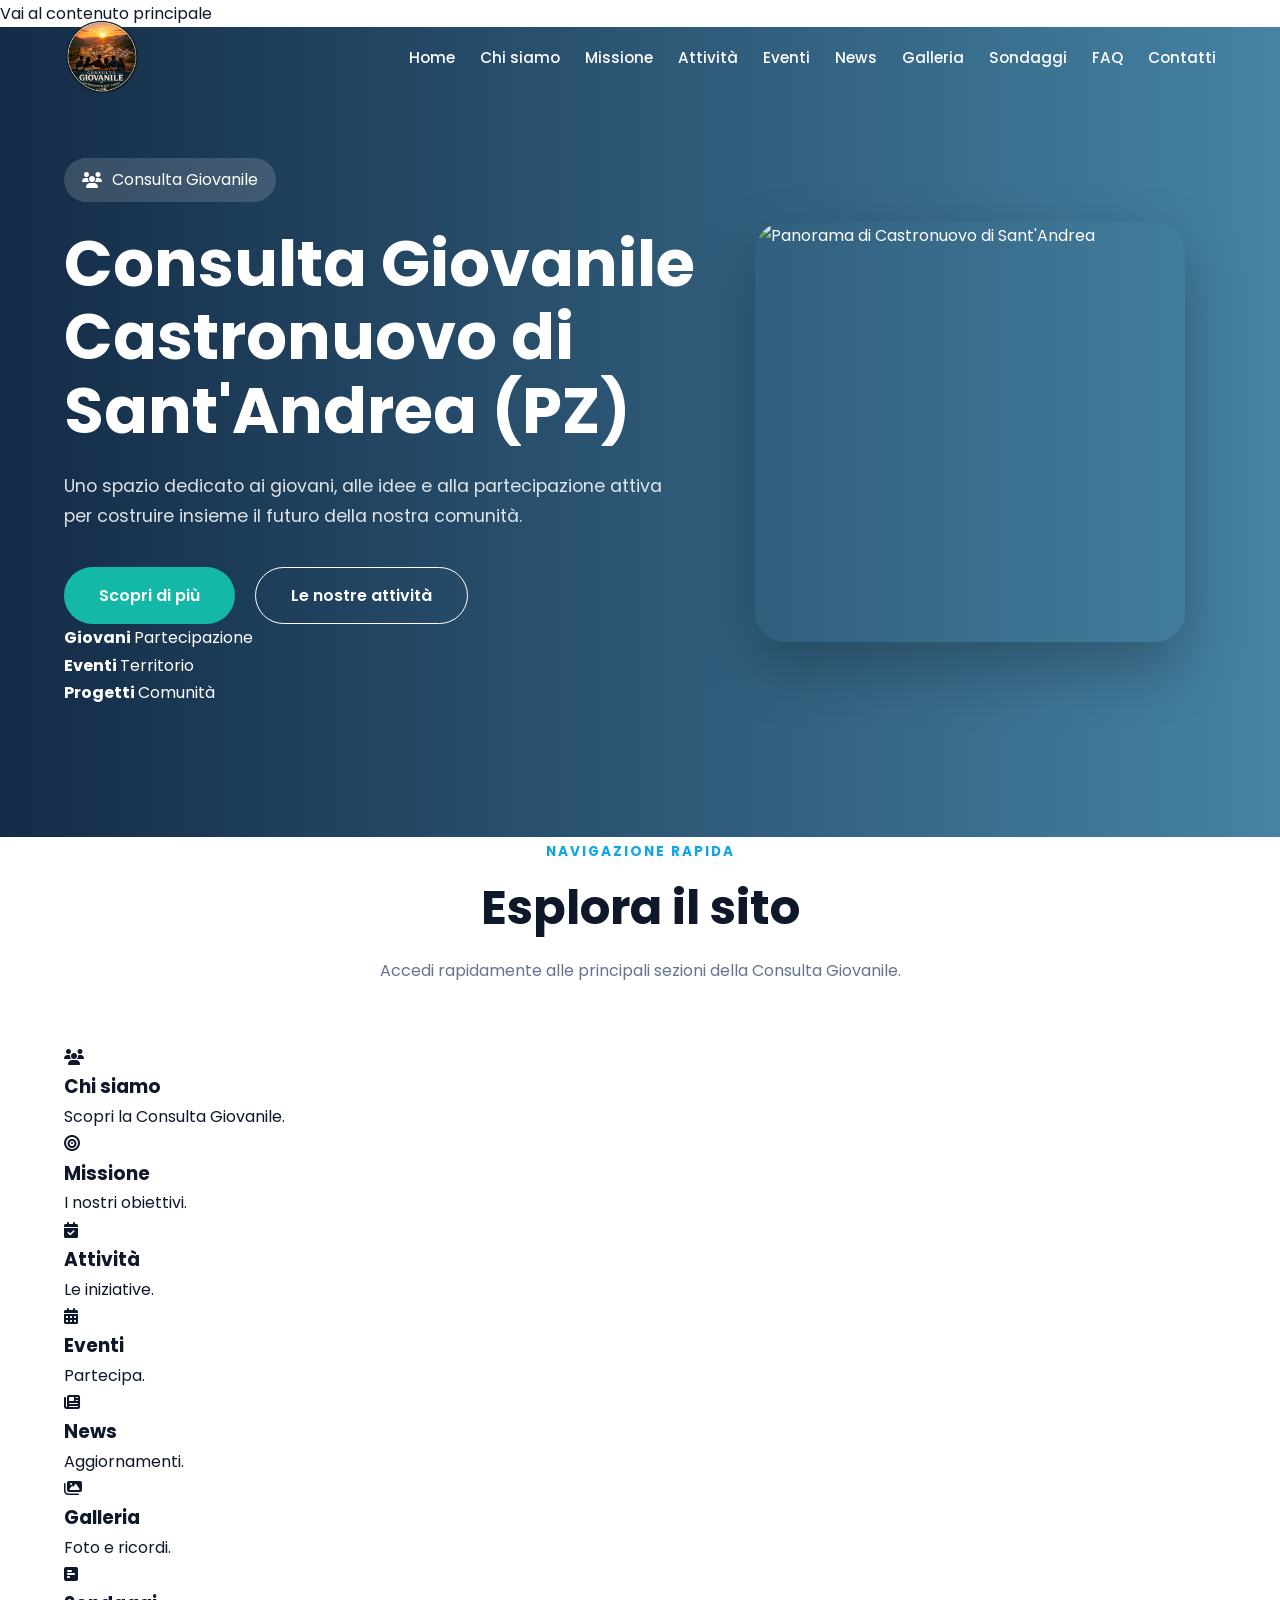
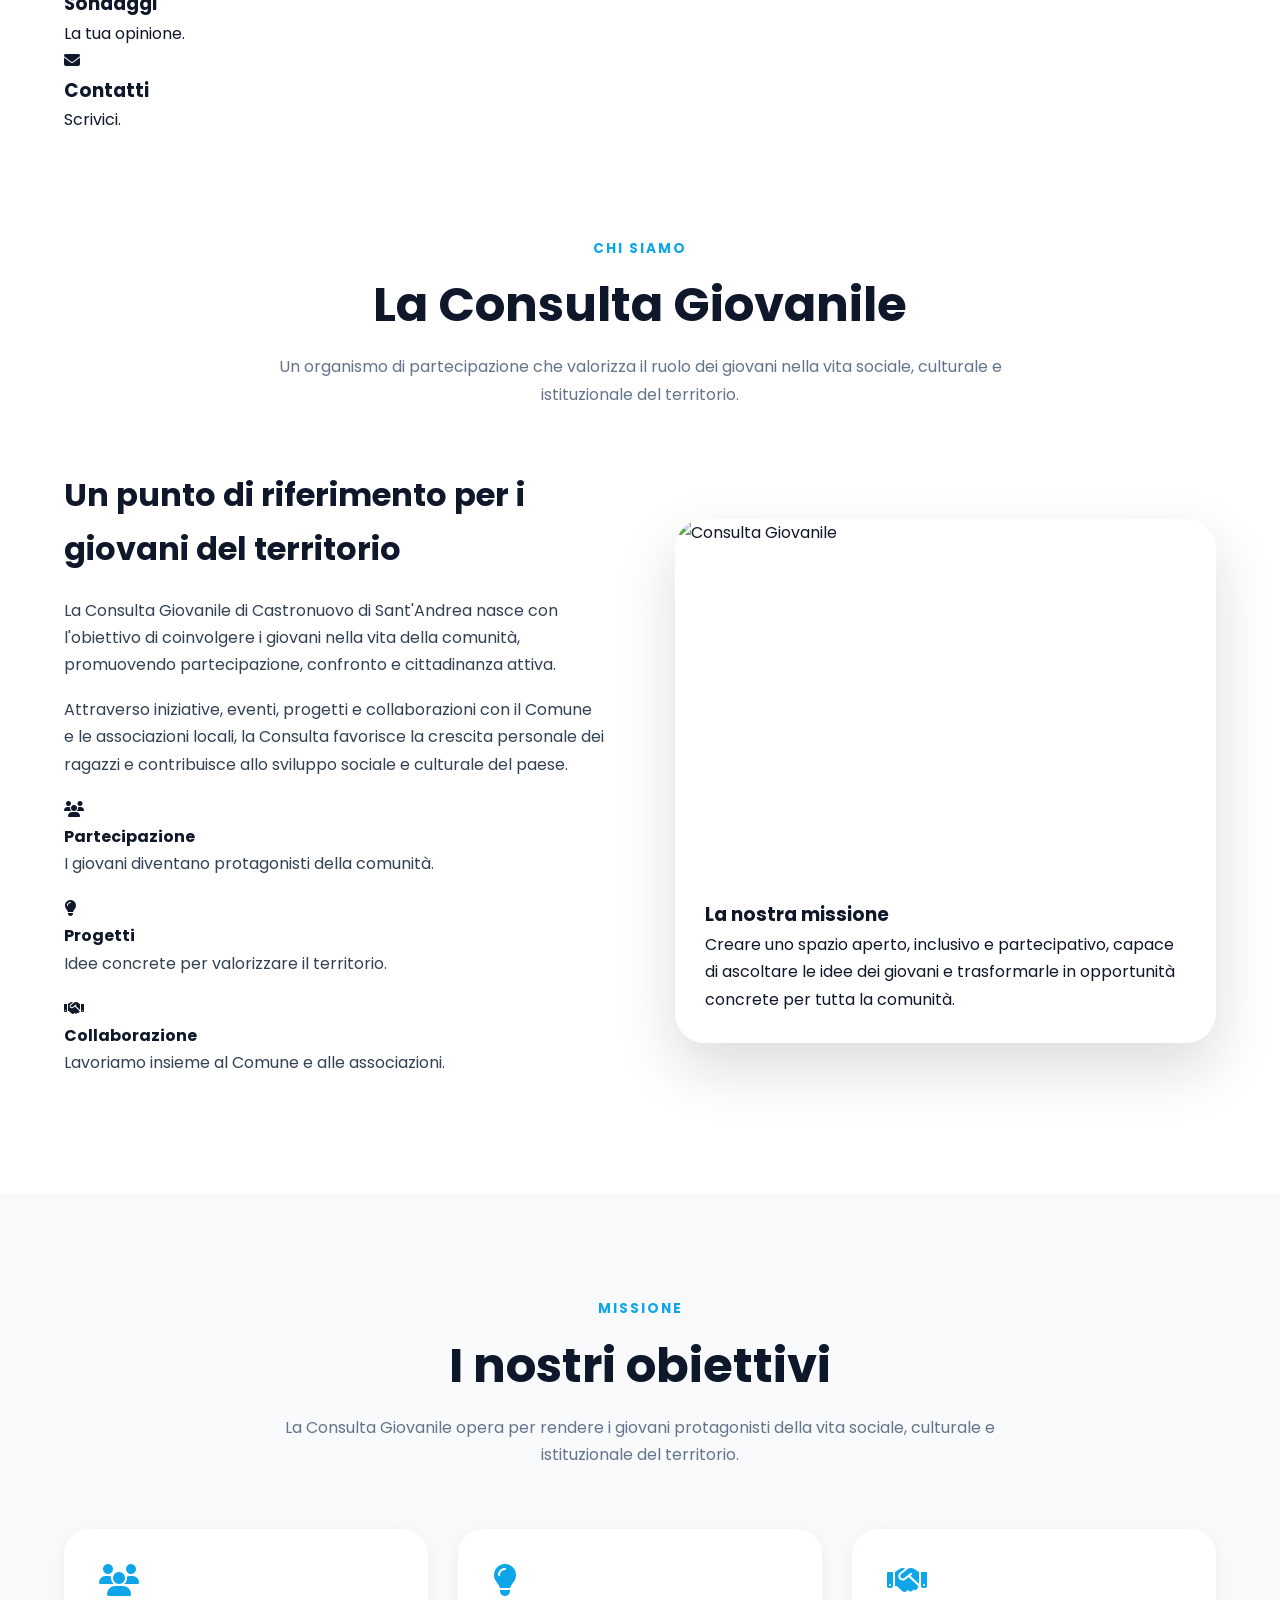
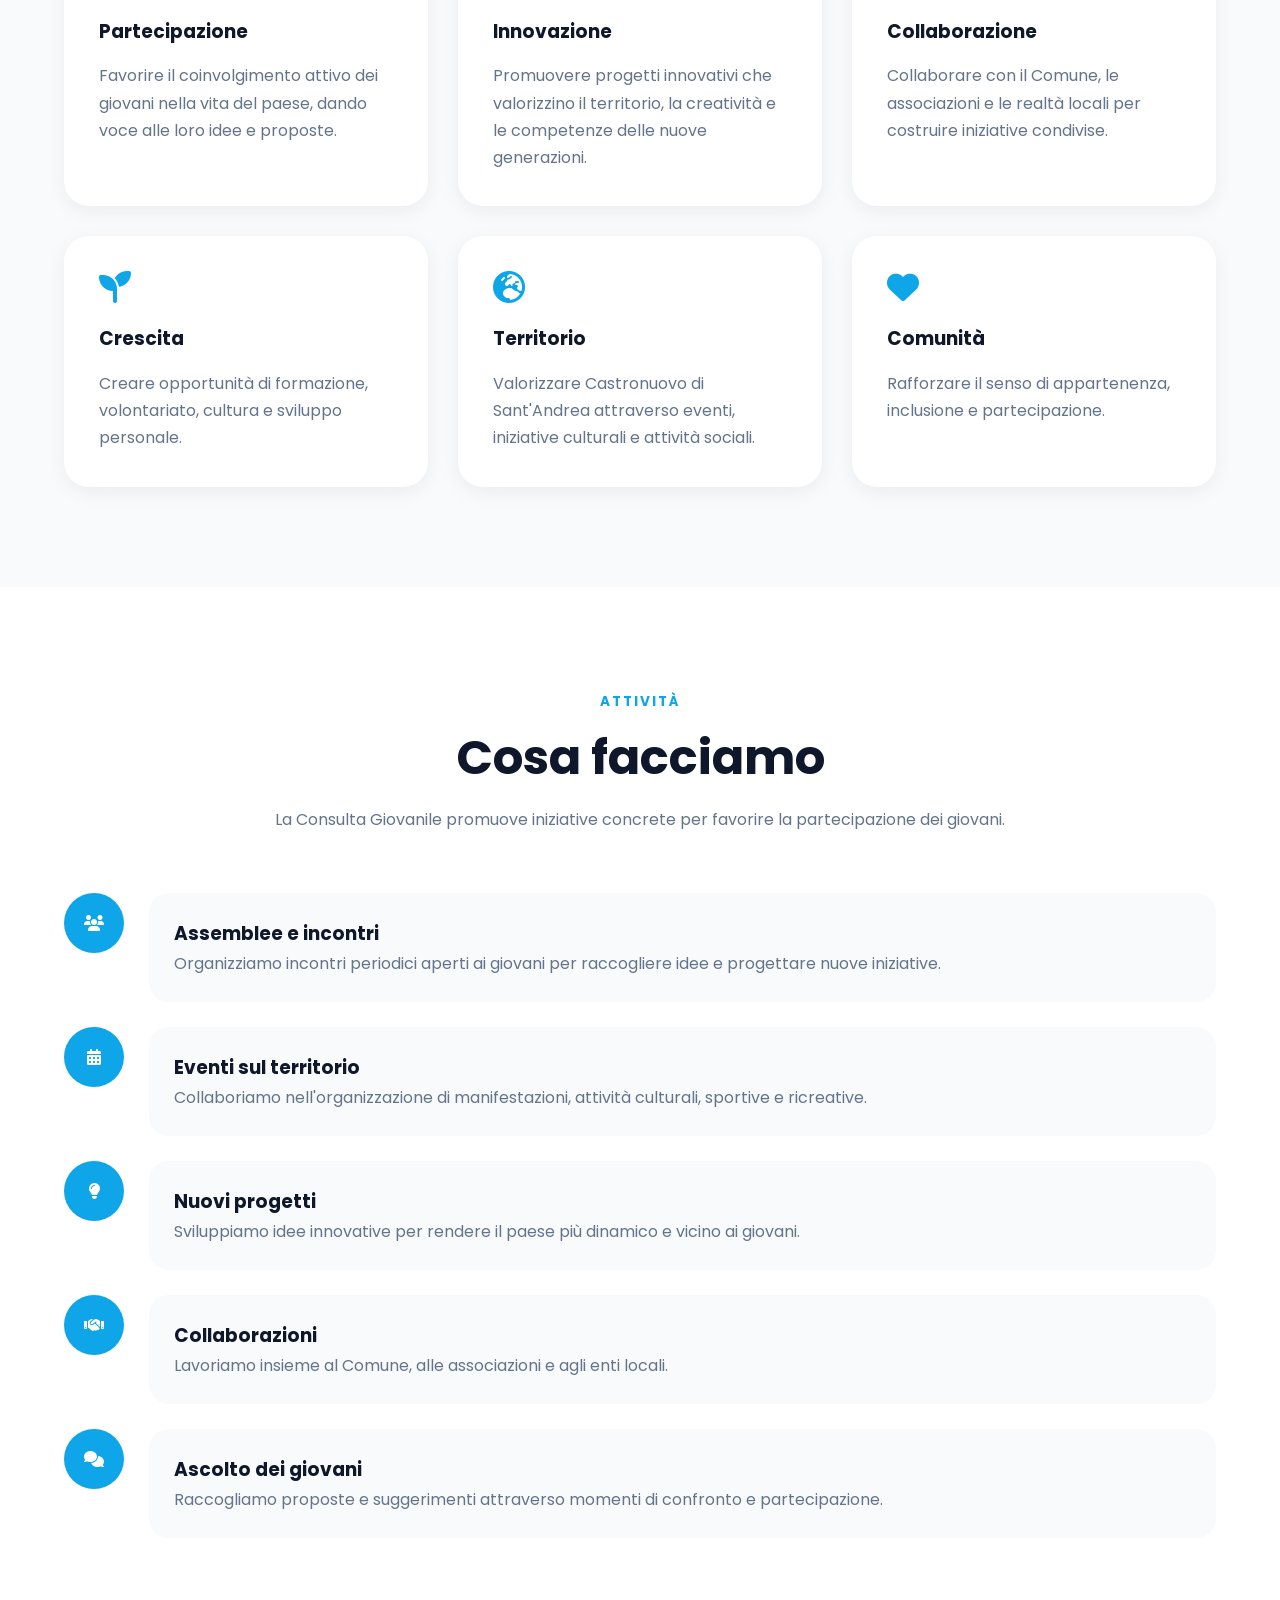
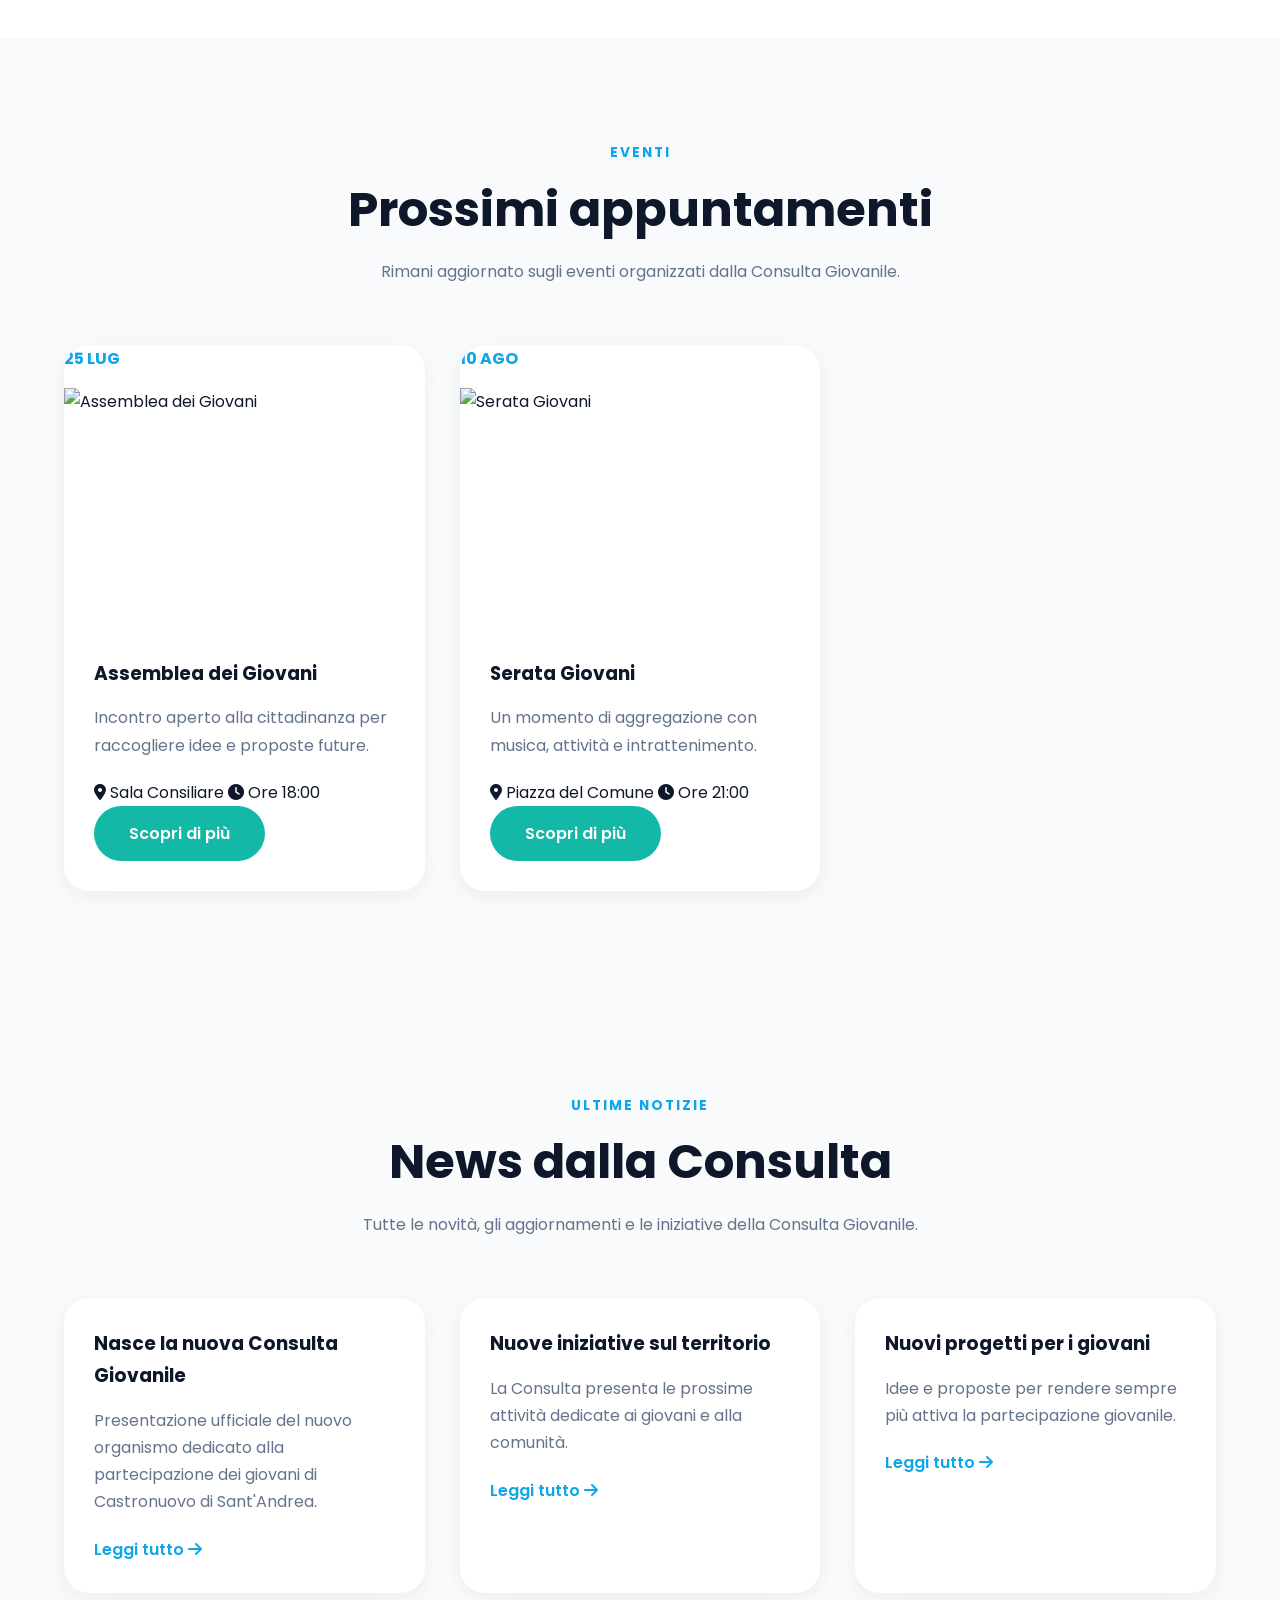
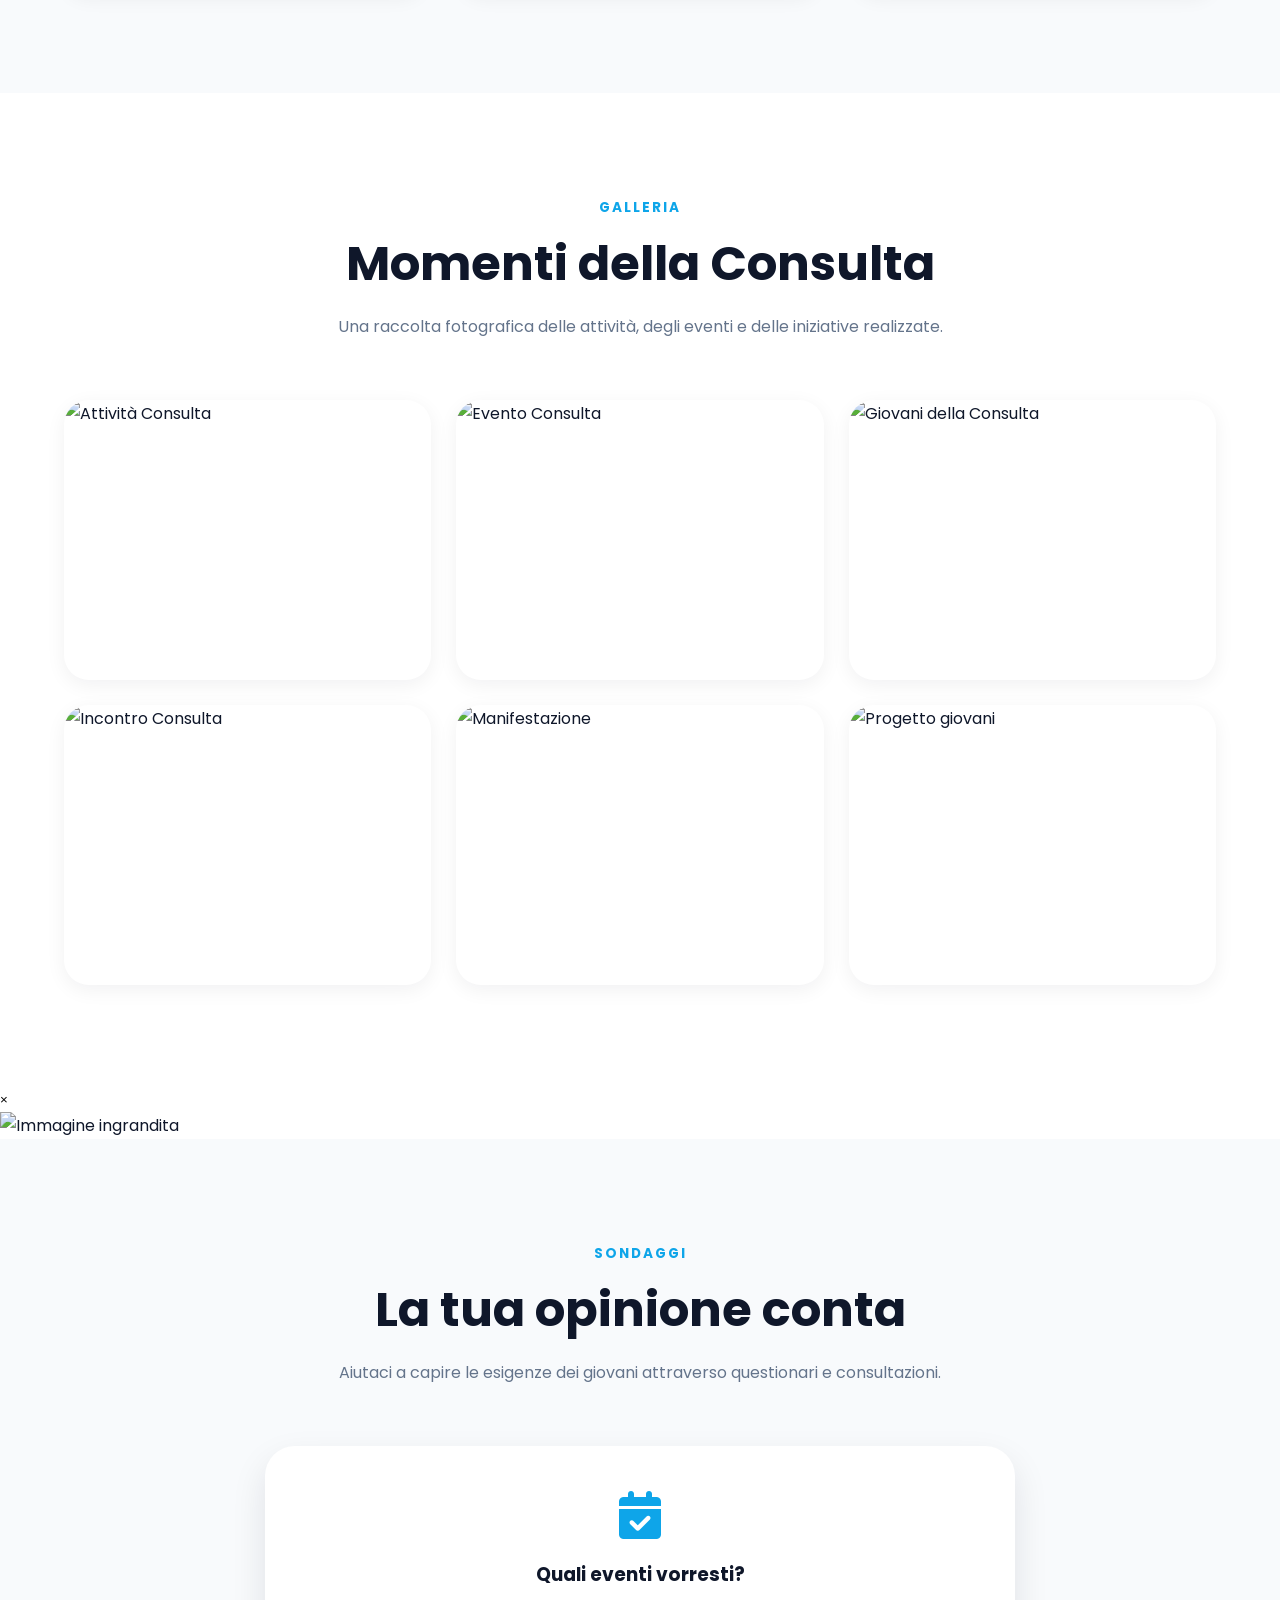
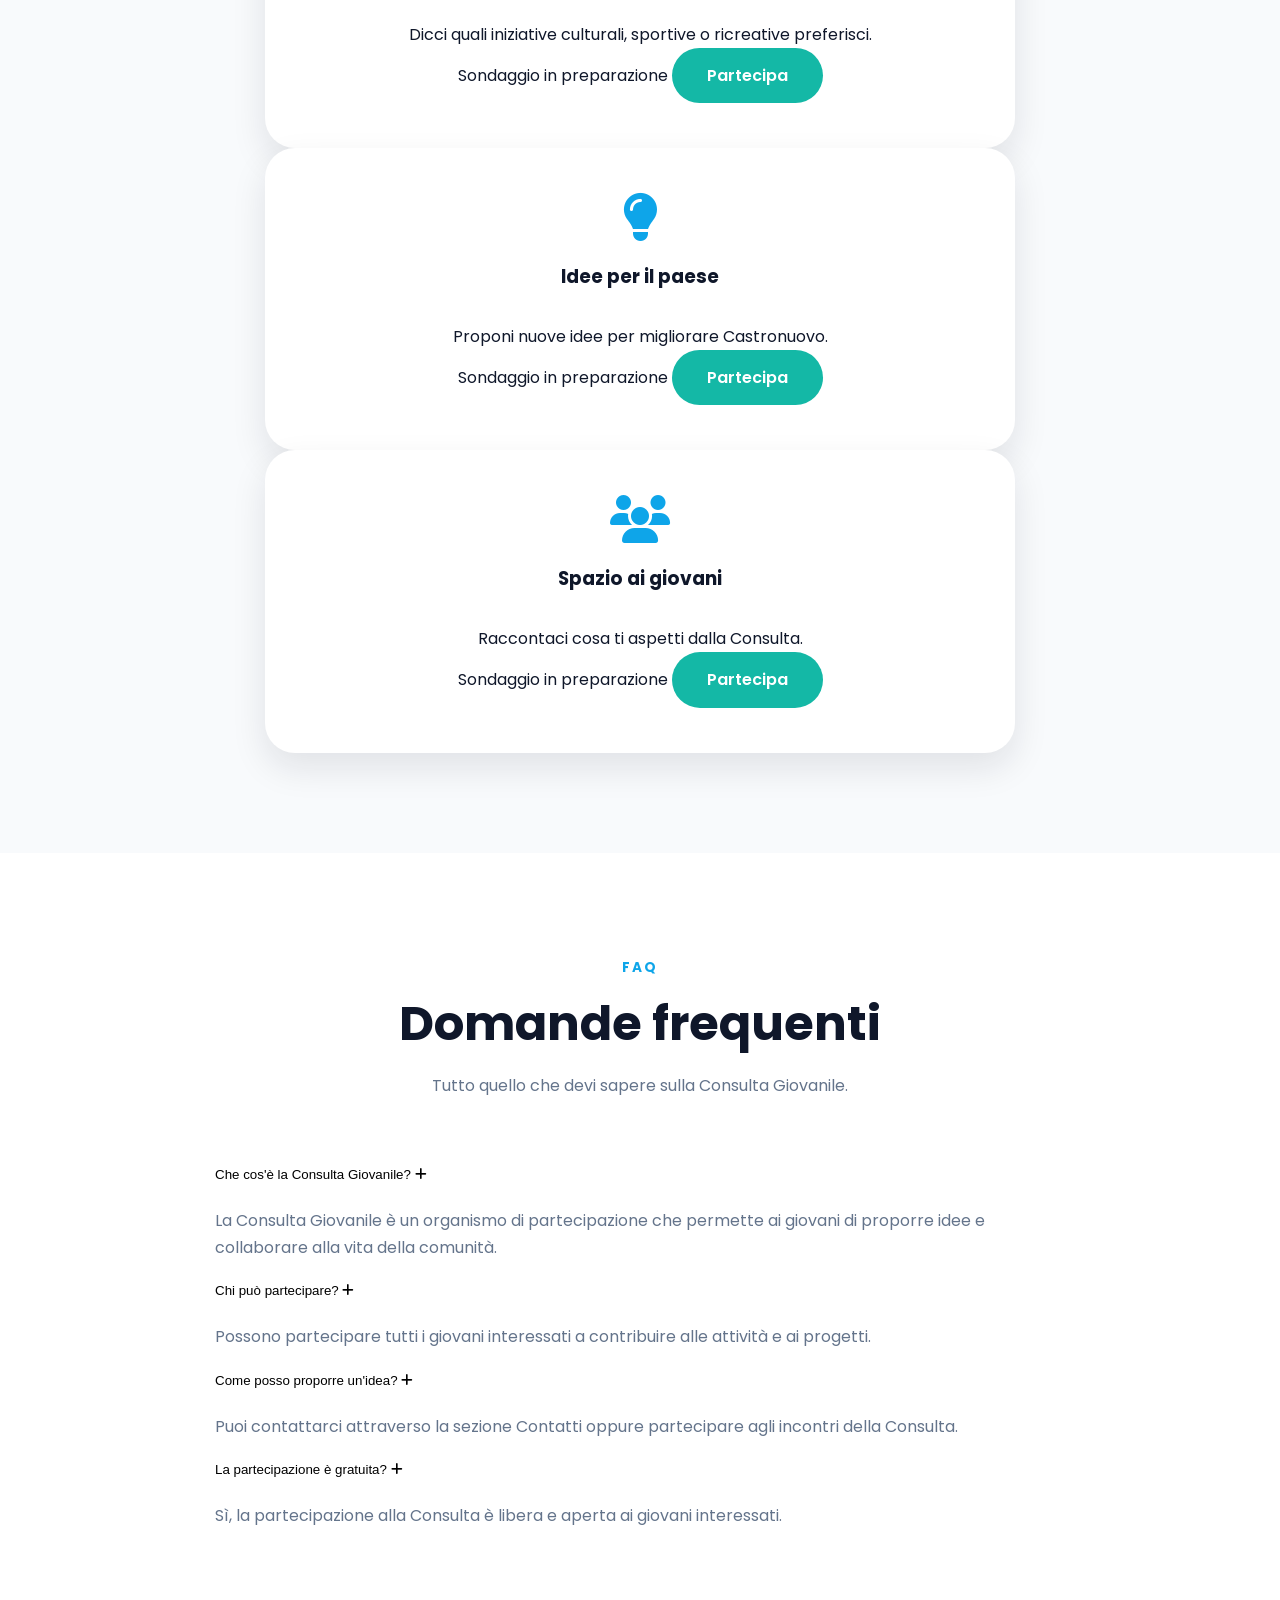
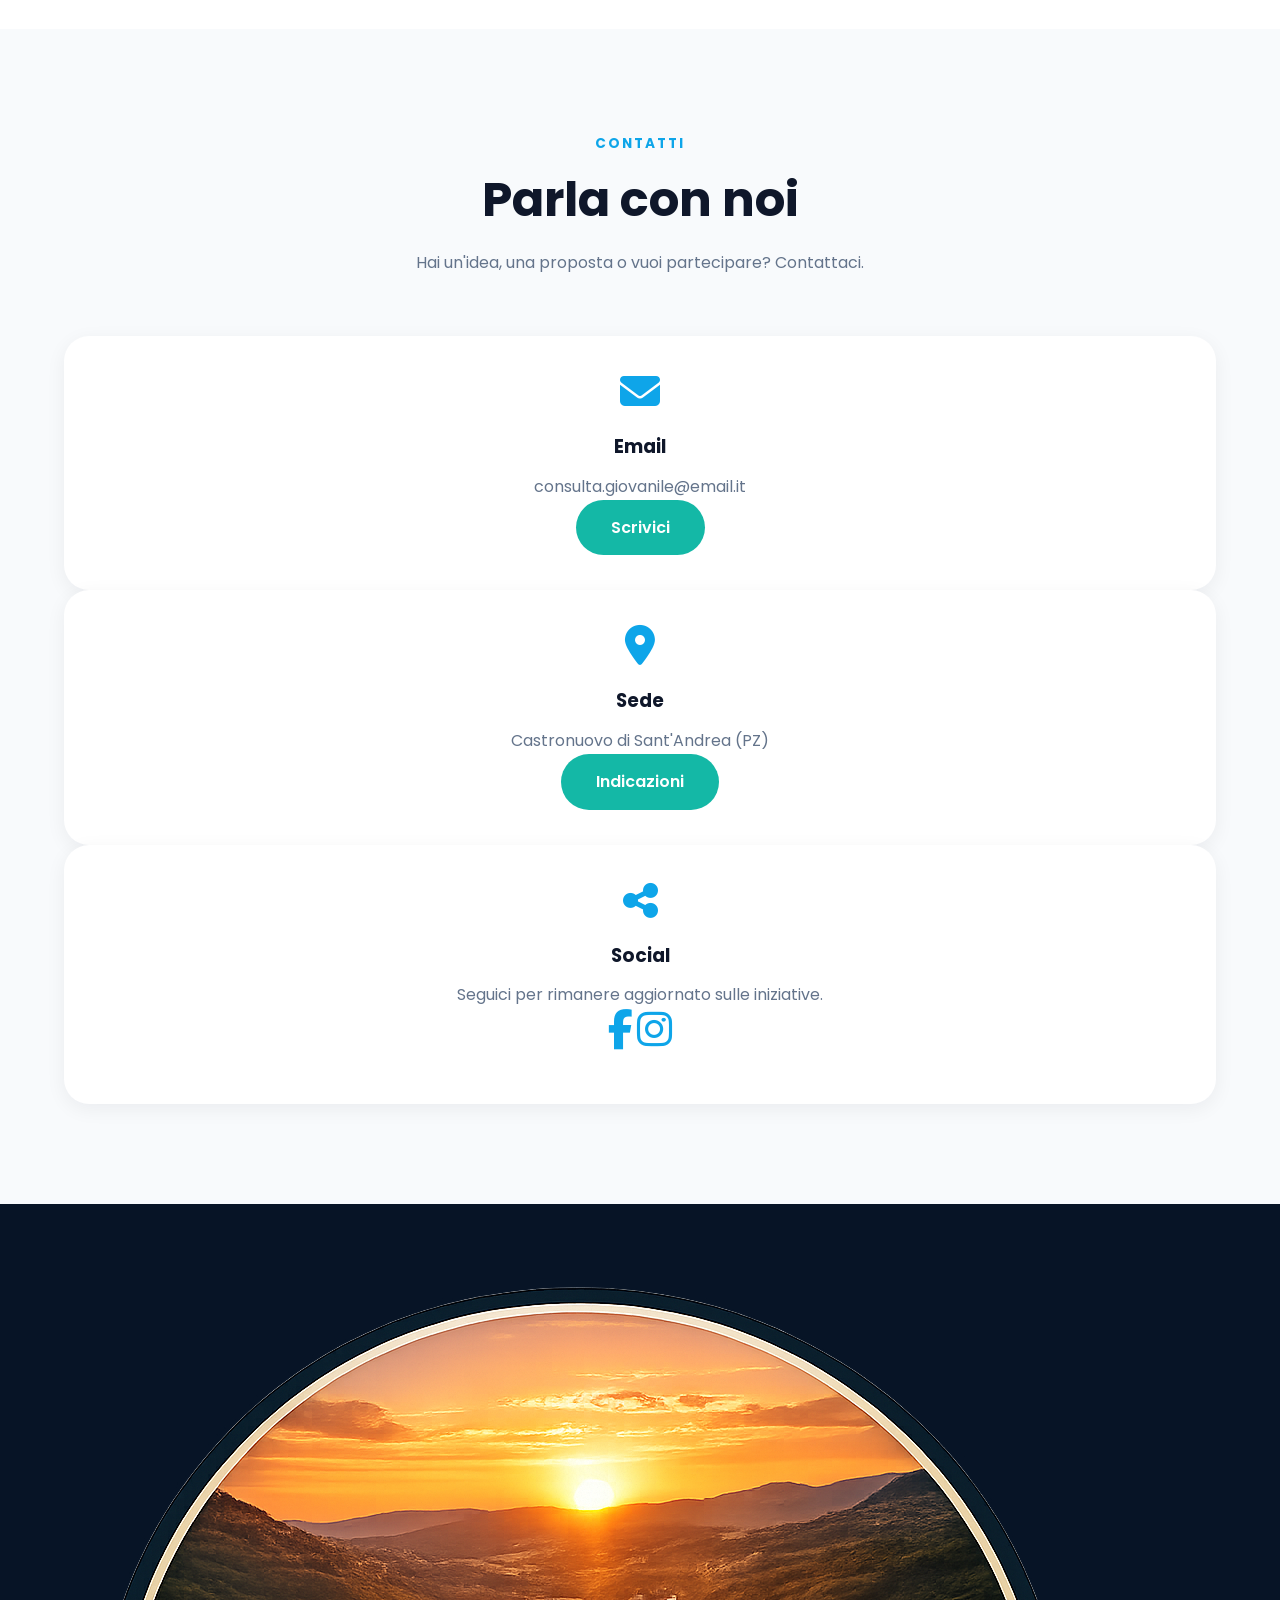
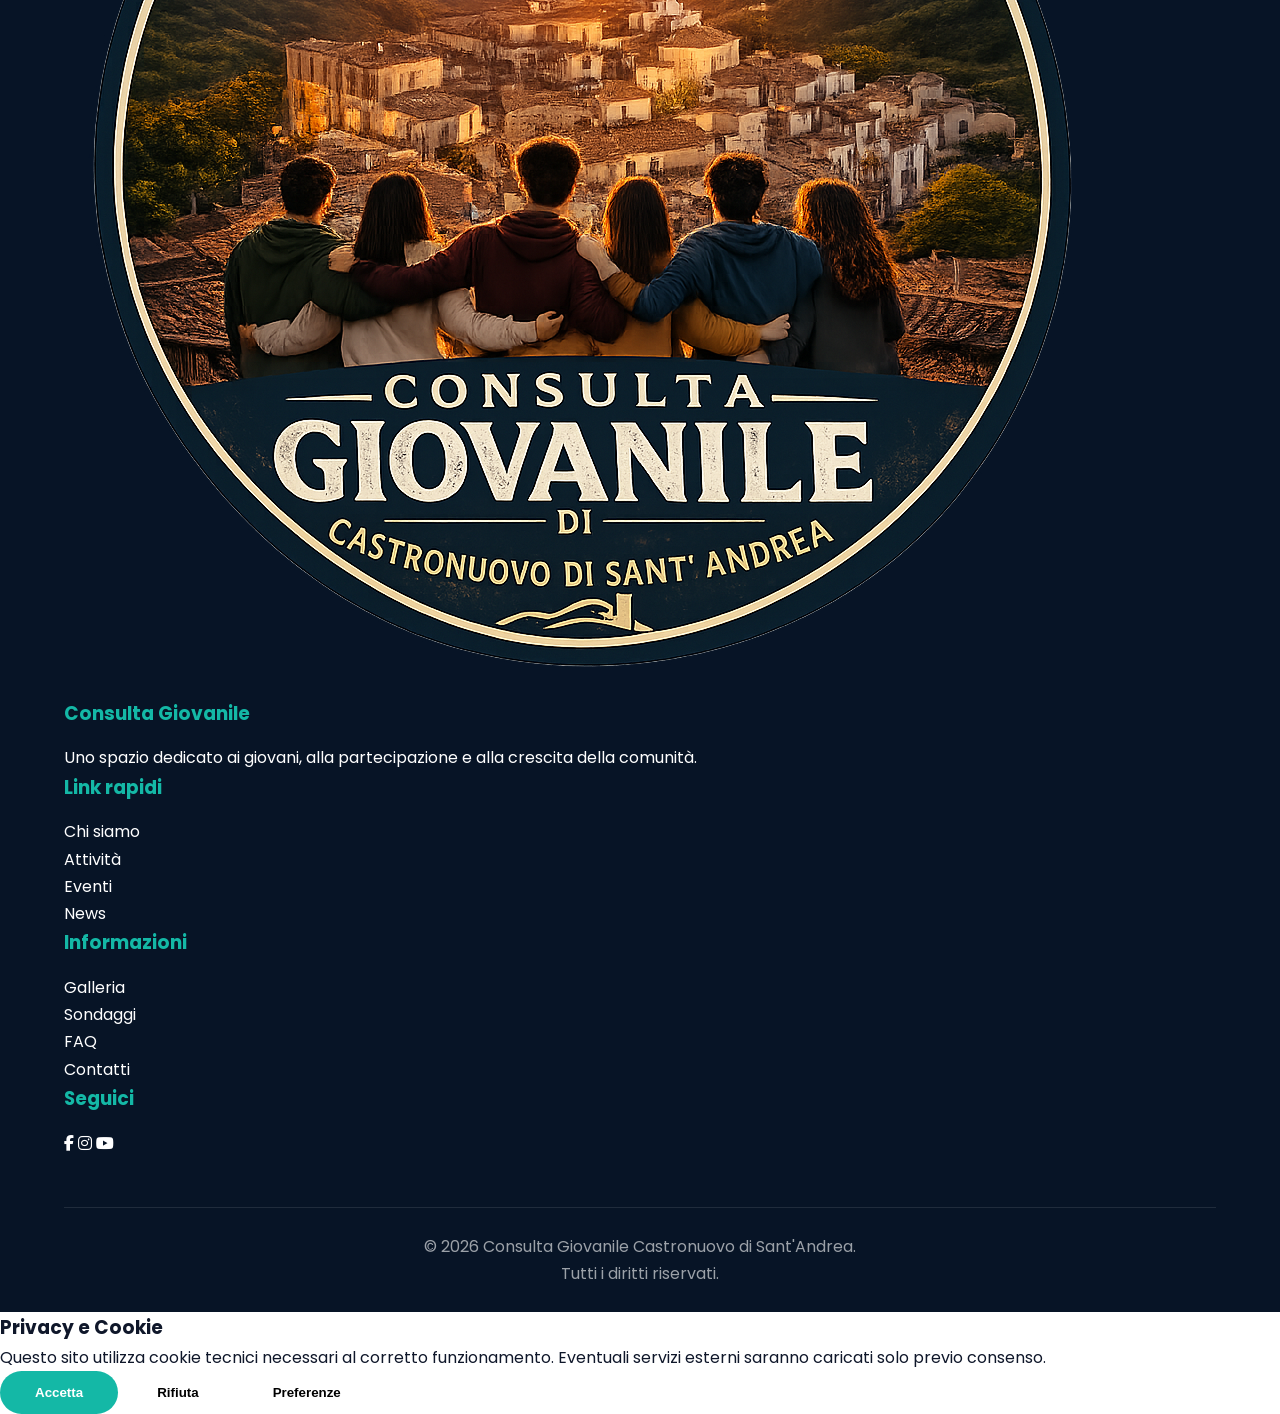
==== commit 472a635b: "Update index.html" ====
--- a/index.html
+++ b/index.html
@@ -3,200 +3,419 @@
 
 <head>
 
-    <meta charset="UTF-8">
-    <meta name="viewport" content="width=device-width, initial-scale=1.0">
-
-    <title>Consulta Giovanile Castronuovo di Sant'Andrea (PZ)</title>
-
-    <meta name="description"
-        content="Sito ufficiale della Consulta Giovanile di Castronuovo di Sant'Andrea. Uno spazio dedicato ai giovani, alla partecipazione attiva e alla crescita della comunità.">
-
-    <meta name="keywords"
-        content="Consulta Giovanile, Castronuovo di Sant'Andrea, Giovani, Basilicata, Comune, Eventi">
-
-    <meta name="author" content="Consulta Giovanile Castronuovo di Sant'Andrea">
-
-    <meta property="og:title"
-        content="Consulta Giovanile Castronuovo di Sant'Andrea">
-
-    <meta property="og:description"
-        content="Partecipa alle attività della Consulta Giovanile.">
-
-    <meta property="og:type" content="website">
-
-    <meta property="og:image" content="assets/img/logo.png">
-
-    <meta property="og:locale" content="it_IT">
-
-    <link rel="icon" href="assets/img/favicon.png">
-
-    <link rel="preconnect" href="https://fonts.googleapis.com">
-
-    <link rel="preconnect" href="https://fonts.gstatic.com" crossorigin>
-
-    <link href="https://fonts.googleapis.com/css2?family=Poppins:wght@300;400;500;600;700;800&display=swap"
-        rel="stylesheet">
-
-    <link rel="stylesheet"
-        href="https://cdnjs.cloudflare.com/ajax/libs/font-awesome/6.7.2/css/all.min.css">
-
-    <link rel="stylesheet" href="style.css">
+<meta charset="UTF-8">
+
+<meta name="viewport" content="width=device-width, initial-scale=1.0">
+
+
+<title>
+Consulta Giovanile Castronuovo di Sant'Andrea (PZ)
+</title>
+
+
+<meta name="description"
+content="Sito ufficiale della Consulta Giovanile di Castronuovo di Sant'Andrea. Uno spazio dedicato ai giovani, alla partecipazione attiva e alla crescita della comunità.">
+
+
+<meta name="keywords"
+content="Consulta Giovanile, Castronuovo di Sant'Andrea, Giovani, Basilicata, Comune, Eventi">
+
+
+<meta name="author"
+content="Consulta Giovanile Castronuovo di Sant'Andrea">
+
+
+
+<!-- OPEN GRAPH -->
+
+<meta property="og:title"
+content="Consulta Giovanile Castronuovo di Sant'Andrea">
+
+
+<meta property="og:description"
+content="Partecipa alle attività della Consulta Giovanile.">
+
+
+<meta property="og:type"
+content="website">
+
+
+<meta property="og:image"
+content="assets/img/logo.png">
+
+
+<meta property="og:locale"
+content="it_IT">
+
+
+
+<!-- FAVICON -->
+
+<link rel="icon"
+href="assets/img/favicon.png">
+
+
+
+<!-- GOOGLE FONT -->
+
+<link rel="preconnect"
+href="https://fonts.googleapis.com">
+
+
+<link rel="preconnect"
+href="https://fonts.gstatic.com"
+crossorigin>
+
+
+<link href="https://fonts.googleapis.com/css2?family=Poppins:wght@300;400;500;600;700;800&display=swap"
+rel="stylesheet">
+
+
+
+<!-- FONT AWESOME -->
+
+<link rel="stylesheet"
+href="https://cdnjs.cloudflare.com/ajax/libs/font-awesome/6.7.2/css/all.min.css">
+
+
+
+<!-- CSS -->
+
+<link rel="stylesheet"
+href="style.css">
+
 
 </head>
 
-</a>
+
+
+<body>
+
+
+<a class="skip-link"
+href="#main-content">
+
+Vai al contenuto principale
+
+</a>
+
+
+
+
+
+<!-- ======================================================
+     HEADER / NAVBAR
+====================================================== -->
+
 
 <header class="header">
 
-    <nav class="navbar">
-
-        <div class="container nav-container">
-
-            <!-- LOGO -->
-
-            <a href="#hero"
-               class="logo"
-               aria-label="Home">
-
-                <img
-                    src="assets/img/logo.png"
-                    alt="Logo Consulta Giovanile">
-
-            </a>
-
-            <!-- MENU DESKTOP -->
-
-            <ul class="nav-menu" id="nav-menu">
-
-                <li><a href="#hero">Home</a></li>
-
-                <li><a href="#about">Chi siamo</a></li>
-
-                <li><a href="#mission">Missione</a></li>
-
-                <li><a href="#activities">Attività</a></li>
-
-                <li><a href="#events">Eventi</a></li>
-
-                <li><a href="#surveys">Sondaggi</a></li>
-
-                <li><a href="#news">News</a></li>
-
-                <li><a href="#gallery">Galleria</a></li>
-
-                <li><a href="#faq">FAQ</a></li>
-
-                <li><a href="#contacts">Contatti</a></li>
-
-            </ul>
-
-            <!-- MENU MOBILE -->
-
-            <button class="hamburger"
-                id="hamburger"
-                aria-label="Apri menu"
-                aria-expanded="false"
-                aria-controls="nav-menu">
-
-                <span></span>
-                <span></span>
-                <span></span>
-
-            </button>
-
-        </div>
-
-    </nav>
+
+<nav class="navbar">
+
+
+<div class="container nav-container">
+
+
+
+<!-- LOGO -->
+
+<a href="#hero"
+class="logo"
+aria-label="Home">
+
+
+<img src="assets/img/logo.png"
+alt="Logo Consulta Giovanile">
+
+
+</a>
+
+
+
+
+<!-- MENU DESKTOP -->
+
+<ul class="nav-menu"
+id="nav-menu">
+
+
+<li>
+<a href="#hero">
+Home
+</a>
+</li>
+
+
+<li>
+<a href="#about">
+Chi siamo
+</a>
+</li>
+
+
+<li>
+<a href="#mission">
+Missione
+</a>
+</li>
+
+
+<li>
+<a href="#activities">
+Attività
+</a>
+</li>
+
+
+<li>
+<a href="#events">
+Eventi
+</a>
+</li>
+
+
+<li>
+<a href="#news">
+News
+</a>
+</li>
+
+
+<li>
+<a href="#gallery">
+Galleria
+</a>
+</li>
+
+
+<li>
+<a href="#surveys">
+Sondaggi
+</a>
+</li>
+
+
+<li>
+<a href="#faq">
+FAQ
+</a>
+</li>
+
+
+<li>
+<a href="#contacts">
+Contatti
+</a>
+</li>
+
+
+</ul>
+
+
+
+
+
+<!-- HAMBURGER MOBILE -->
+
+
+<button class="hamburger"
+id="hamburger"
+aria-label="Apri menu"
+aria-expanded="false"
+aria-controls="nav-menu">
+
+
+<span></span>
+
+<span></span>
+
+<span></span>
+
+
+</button>
+
+
+
+</div>
+
+
+</nav>
+
 
 </header>
 
-<!-- =======================================================
+
+
+
+
+
+<main id="main-content">
+
+
+
+
+
+<!-- ======================================================
      HERO
-======================================================= -->
-
-<section id="hero" class="hero">
-
-    <div class="hero-overlay"></div>
-
-    <div class="container hero-container">
-
-        <!-- TESTO -->
-
-        <div class="hero-text">
-
-            <span class="hero-badge">
-                <i class="fa-solid fa-users"></i>
-                Consulta Giovanile
-            </span>
-
-            <h1>
-                Consulta Giovanile
-                <br>
-                Castronuovo di Sant'Andrea
-                <span>(PZ)</span>
-            </h1>
-
-            <p>
-                Uno spazio dedicato ai giovani, alle idee e alla partecipazione
-                attiva per costruire insieme il futuro della nostra comunità.
-            </p>
-
-            <div class="hero-buttons">
-
-                <a href="#about" class="btn btn-primary">
-                    Scopri di più
-                </a>
-
-                <a href="#activities" class="btn btn-secondary">
-                    Le nostre attività
-                </a>
-
-            </div>
-
-            <!-- Statistiche (facoltative, modificabili in qualsiasi momento) -->
-
-            <div class="hero-stats">
-
-                <div class="stat">
-
-                    <strong>Giovani</strong>
-
-                    <span>Partecipazione</span>
-
-                </div>
-
-                <div class="stat">
-
-                    <strong>Eventi</strong>
-
-                    <span>Territorio</span>
-
-                </div>
-
-                <div class="stat">
-
-                    <strong>Progetti</strong>
-
-                    <span>Comunità</span>
-
-                </div>
-
-            </div>
-
-        </div>
-
-        <!-- FOTO PAESE -->
-
-        <div class="hero-image">
-
-            <img
-                src="https://www.ilmioviaggioinbasilicata.it/wp-content/uploads/2024/01/Castronuovo-di-SantAndrea.jpg"
-                alt="Panorama di Castronuovo di Sant'Andrea"
-                loading="eager">
-
-        </div>
-
-    </div>
+====================================================== -->
+
+
+<section id="hero"
+class="hero">
+
+
+
+<div class="hero-overlay"></div>
+
+
+
+<div class="container hero-container">
+
+
+
+<div class="hero-text">
+
+
+
+<span class="hero-badge">
+
+<i class="fa-solid fa-users"></i>
+
+Consulta Giovanile
+
+</span>
+
+
+
+
+
+<h1>
+
+Consulta Giovanile
+
+<br>
+
+Castronuovo di Sant'Andrea
+
+<span>(PZ)</span>
+
+</h1>
+
+
+
+
+<p>
+
+Uno spazio dedicato ai giovani, alle idee e alla partecipazione
+attiva per costruire insieme il futuro della nostra comunità.
+
+</p>
+
+
+
+
+<div class="hero-buttons">
+
+
+<a href="#about"
+class="btn btn-primary">
+
+Scopri di più
+
+</a>
+
+
+
+<a href="#activities"
+class="btn btn-secondary">
+
+Le nostre attività
+
+</a>
+
+
+</div>
+
+
+
+
+
+<div class="hero-stats">
+
+
+<div class="stat">
+
+<strong>
+Giovani
+</strong>
+
+<span>
+Partecipazione
+</span>
+
+</div>
+
+
+
+<div class="stat">
+
+<strong>
+Eventi
+</strong>
+
+<span>
+Territorio
+</span>
+
+</div>
+
+
+
+<div class="stat">
+
+<strong>
+Progetti
+</strong>
+
+<span>
+Comunità
+</span>
+
+</div>
+
+
+
+</div>
+
+
+
+</div>
+
+
+
+
+
+
+
+<!-- FOTO PAESE -->
+
+
+<div class="hero-image">
+
+
+<img src="https://www.ilmioviaggioinbasilicata.it/wp-content/uploads/2024/01/Castronuovo-di-SantAndrea.jpg"
+alt="Panorama di Castronuovo di Sant'Andrea"
+loading="eager">
+
+
+</div>
+
+
+
+
+</div>
+
 
 </section>
 
@@ -204,1210 +423,2395 @@
 
 
 
-    <!-- =======================================================
+
+
+
+<!-- ======================================================
      ACCESSO RAPIDO
-======================================================= -->
-
-<section id="quick-links" class="quick-links">
-
-    <div class="container">
-
-        <div class="section-title">
-
-            <span>Navigazione Rapida</span>
-
-            <h2>Esplora il sito</h2>
-
-            <p>
-                Accedi rapidamente alle principali sezioni della Consulta Giovanile.
-            </p>
-
-        </div>
-
-        <div class="quick-grid">
-
-            <a href="#about" class="quick-card">
-                <i class="fa-solid fa-users"></i>
-                <h3>Chi siamo</h3>
-                <p>Scopri la Consulta Giovanile.</p>
-            </a>
-
-            <a href="#mission" class="quick-card">
-                <i class="fa-solid fa-bullseye"></i>
-                <h3>Missione</h3>
-                <p>I nostri obiettivi.</p>
-            </a>
-
-            <a href="#activities" class="quick-card">
-                <i class="fa-solid fa-calendar-check"></i>
-                <h3>Attività</h3>
-                <p>Le iniziative in programma.</p>
-            </a>
-
-            <a href="#events" class="quick-card">
-                <i class="fa-solid fa-calendar-days"></i>
-                <h3>Eventi</h3>
-                <p>Partecipa agli eventi.</p>
-            </a>
-
-            <a href="#news" class="quick-card">
-                <i class="fa-solid fa-newspaper"></i>
-                <h3>News</h3>
-                <p>Rimani aggiornato.</p>
-            </a>
-
-            <a href="#gallery" class="quick-card">
-                <i class="fa-solid fa-images"></i>
-                <h3>Galleria</h3>
-                <p>Foto delle attività.</p>
-            </a>
-
-            <a href="#surveys" class="quick-card">
-                <i class="fa-solid fa-square-poll-horizontal"></i>
-                <h3>Sondaggi</h3>
-                <p>Esprimi la tua opinione.</p>
-            </a>
-
-            <a href="#contacts" class="quick-card">
-                <i class="fa-solid fa-envelope"></i>
-                <h3>Contatti</h3>
-                <p>Scrivici facilmente.</p>
-            </a>
-
-        </div>
-
-    </div>
+====================================================== -->
+
+
+<section id="quick-links"
+class="quick-links">
+
+
+<div class="container">
+
+
+
+<div class="section-title">
+
+
+<span>
+Navigazione rapida
+</span>
+
+
+<h2>
+Esplora il sito
+</h2>
+
+
+<p>
+Accedi rapidamente alle principali sezioni della Consulta Giovanile.
+</p>
+
+
+</div>
+
+
+
+
+
+<div class="quick-grid">
+
+
+
+
+
+<a href="#about"
+class="quick-card">
+
+
+<i class="fa-solid fa-users"></i>
+
+
+<h3>
+Chi siamo
+</h3>
+
+
+<p>
+Scopri la Consulta Giovanile.
+</p>
+
+
+</a>
+
+
+
+
+
+
+<a href="#mission"
+class="quick-card">
+
+
+<i class="fa-solid fa-bullseye"></i>
+
+
+<h3>
+Missione
+</h3>
+
+
+<p>
+I nostri obiettivi.
+</p>
+
+
+</a>
+
+
+
+
+
+
+<a href="#activities"
+class="quick-card">
+
+
+<i class="fa-solid fa-calendar-check"></i>
+
+
+<h3>
+Attività
+</h3>
+
+
+<p>
+Le iniziative.
+</p>
+
+
+</a>
+
+
+
+
+
+
+<a href="#events"
+class="quick-card">
+
+
+<i class="fa-solid fa-calendar-days"></i>
+
+
+<h3>
+Eventi
+</h3>
+
+
+<p>
+Partecipa.
+</p>
+
+
+</a>
+
+
+
+
+
+
+<a href="#news"
+class="quick-card">
+
+
+<i class="fa-solid fa-newspaper"></i>
+
+
+<h3>
+News
+</h3>
+
+
+<p>
+Aggiornamenti.
+</p>
+
+
+</a>
+
+
+
+
+
+
+<a href="#gallery"
+class="quick-card">
+
+
+<i class="fa-solid fa-images"></i>
+
+
+<h3>
+Galleria
+</h3>
+
+
+<p>
+Foto e ricordi.
+</p>
+
+
+</a>
+
+
+
+
+
+
+<a href="#surveys"
+class="quick-card">
+
+
+<i class="fa-solid fa-square-poll-horizontal"></i>
+
+
+<h3>
+Sondaggi
+</h3>
+
+
+<p>
+La tua opinione.
+</p>
+
+
+</a>
+
+
+
+
+
+
+<a href="#contacts"
+class="quick-card">
+
+
+<i class="fa-solid fa-envelope"></i>
+
+
+<h3>
+Contatti
+</h3>
+
+
+<p>
+Scrivici.
+</p>
+
+
+</a>
+
+
+
+
+
+</div>
+
+
+</div>
+
 
 </section>
-<!-- =======================================================
+<!-- ======================================================
      CHI SIAMO
-======================================================= -->
-
-<section id="about" class="about section">
-
-    <div class="container">
-
-        <div class="section-title">
-
-            <span>Chi siamo</span>
-
-            <h2>La Consulta Giovanile</h2>
-
-            <p>
-                Un organismo di partecipazione che valorizza il ruolo dei giovani
-                nella vita sociale, culturale e istituzionale del territorio.
-            </p>
-
-        </div>
-
-        <div class="about-grid">
-
-            <!-- Testo -->
-
-            <div class="about-text">
-
-                <h3>Un punto di riferimento per i giovani del territorio</h3>
-
-                <p>
-
-                    La Consulta Giovanile di Castronuovo di Sant'Andrea nasce con
-                    l'obiettivo di coinvolgere i giovani nella vita della comunità,
-                    promuovendo partecipazione, confronto e cittadinanza attiva.
-
-                </p>
-
-                <p>
-
-                    Attraverso iniziative, eventi, progetti e collaborazioni con
-                    il Comune e le associazioni locali, la Consulta favorisce la
-                    crescita personale dei ragazzi e contribuisce allo sviluppo
-                    sociale e culturale del paese.
-
-                </p>
-
-                <div class="about-features">
-
-                    <div class="feature">
-
-                        <i class="fa-solid fa-users"></i>
-
-                        <div>
-
-                            <h4>Partecipazione</h4>
-
-                            <p>I giovani diventano protagonisti della comunità.</p>
-
-                        </div>
-
-                    </div>
-
-                    <div class="feature">
-
-                        <i class="fa-solid fa-lightbulb"></i>
-
-                        <div>
-
-                            <h4>Progetti</h4>
-
-                            <p>Idee concrete per valorizzare il territorio.</p>
-
-                        </div>
-
-                    </div>
-
-                    <div class="feature">
-
-                        <i class="fa-solid fa-handshake"></i>
-
-                        <div>
-
-                            <h4>Collaborazione</h4>
-
-                            <p>Lavoriamo insieme al Comune e alle associazioni.</p>
-
-                        </div>
-
-                    </div>
-
-                </div>
-
-            </div>
-
-            <!-- Card -->
-
-            <div class="about-card">
-
-                <img
-                    src="assets/img/about.jpg"
-                    alt="Consulta Giovanile">
-
-                <div class="about-card-content">
-
-                    <h3>La nostra missione</h3>
-
-                    <p>
-
-                        Creare uno spazio aperto, inclusivo e partecipativo,
-                        capace di ascoltare le idee dei giovani e trasformarle
-                        in opportunità concrete per tutta la comunità.
-
-                    </p>
-
-                </div>
-
-            </div>
-
-        </div>
-
-    </div>
+====================================================== -->
+
+
+<section id="about"
+class="about section">
+
+
+<div class="container">
+
+
+<div class="section-title">
+
+
+<span>
+Chi siamo
+</span>
+
+
+<h2>
+La Consulta Giovanile
+</h2>
+
+
+<p>
+Un organismo di partecipazione che valorizza il ruolo dei giovani
+nella vita sociale, culturale e istituzionale del territorio.
+</p>
+
+
+</div>
+
+
+
+
+
+<div class="about-grid">
+
+
+
+<div class="about-text">
+
+
+<h3>
+Un punto di riferimento per i giovani del territorio
+</h3>
+
+
+
+<p>
+
+La Consulta Giovanile di Castronuovo di Sant'Andrea nasce con
+l'obiettivo di coinvolgere i giovani nella vita della comunità,
+promuovendo partecipazione, confronto e cittadinanza attiva.
+
+</p>
+
+
+
+<p>
+
+Attraverso iniziative, eventi, progetti e collaborazioni con
+il Comune e le associazioni locali, la Consulta favorisce la
+crescita personale dei ragazzi e contribuisce allo sviluppo
+sociale e culturale del paese.
+
+</p>
+
+
+
+
+
+<div class="about-features">
+
+
+
+<div class="feature">
+
+<i class="fa-solid fa-users"></i>
+
+<div>
+
+<h4>
+Partecipazione
+</h4>
+
+<p>
+I giovani diventano protagonisti della comunità.
+</p>
+
+</div>
+
+</div>
+
+
+
+
+
+<div class="feature">
+
+<i class="fa-solid fa-lightbulb"></i>
+
+<div>
+
+<h4>
+Progetti
+</h4>
+
+<p>
+Idee concrete per valorizzare il territorio.
+</p>
+
+</div>
+
+</div>
+
+
+
+
+
+<div class="feature">
+
+<i class="fa-solid fa-handshake"></i>
+
+<div>
+
+<h4>
+Collaborazione
+</h4>
+
+<p>
+Lavoriamo insieme al Comune e alle associazioni.
+</p>
+
+</div>
+
+</div>
+
+
+
+
+</div>
+
+
+</div>
+
+
+
+
+
+
+<div class="about-card">
+
+
+<img src="assets/img/about.jpg"
+alt="Consulta Giovanile">
+
+
+<div class="about-card-content">
+
+
+<h3>
+La nostra missione
+</h3>
+
+
+<p>
+
+Creare uno spazio aperto, inclusivo e partecipativo,
+capace di ascoltare le idee dei giovani e trasformarle
+in opportunità concrete per tutta la comunità.
+
+</p>
+
+
+</div>
+
+
+</div>
+
+
+
+
+
+</div>
+
+
+</div>
+
 
 </section>
-<!-- =======================================================
+
+
+
+
+
+
+
+
+<!-- ======================================================
      MISSIONE
-======================================================= -->
-
-<section id="mission" class="mission section">
-
-    <div class="container">
-
-        <div class="section-title">
-
-            <span>Missione</span>
-
-            <h2>I nostri obiettivi</h2>
-
-            <p>
-                La Consulta Giovanile opera per rendere i giovani protagonisti della
-                vita sociale, culturale e istituzionale del territorio.
-            </p>
-
-        </div>
-
-        <div class="mission-grid">
-
-            <div class="mission-card">
-
-                <i class="fa-solid fa-users"></i>
-
-                <h3>Partecipazione</h3>
-
-                <p>
-                    Favorire il coinvolgimento attivo dei giovani nella vita del paese,
-                    dando voce alle loro idee e proposte.
-                </p>
-
-            </div>
-
-            <div class="mission-card">
-
-                <i class="fa-solid fa-lightbulb"></i>
-
-                <h3>Innovazione</h3>
-
-                <p>
-                    Promuovere progetti innovativi che valorizzino il territorio,
-                    la creatività e le competenze delle nuove generazioni.
-                </p>
-
-            </div>
-
-            <div class="mission-card">
-
-                <i class="fa-solid fa-handshake"></i>
-
-                <h3>Collaborazione</h3>
-
-                <p>
-                    Collaborare con il Comune, le associazioni e le realtà locali
-                    per costruire iniziative condivise.
-                </p>
-
-            </div>
-
-            <div class="mission-card">
-
-                <i class="fa-solid fa-seedling"></i>
-
-                <h3>Crescita</h3>
-
-                <p>
-                    Creare opportunità di formazione, volontariato, cultura
-                    e sviluppo personale per tutti i giovani.
-                </p>
-
-            </div>
-
-            <div class="mission-card">
-
-                <i class="fa-solid fa-earth-europe"></i>
-
-                <h3>Territorio</h3>
-
-                <p>
-                    Valorizzare Castronuovo di Sant'Andrea attraverso eventi,
-                    iniziative culturali e attività sociali.
-                </p>
-
-            </div>
-
-            <div class="mission-card">
-
-                <i class="fa-solid fa-heart"></i>
-
-                <h3>Comunità</h3>
-
-                <p>
-                    Rafforzare il senso di appartenenza, inclusione e partecipazione
-                    all'interno della comunità locale.
-                </p>
-
-            </div>
-
-        </div>
-
-    </div>
+====================================================== -->
+
+
+<section id="mission"
+class="mission section">
+
+
+<div class="container">
+
+
+<div class="section-title">
+
+
+<span>
+Missione
+</span>
+
+
+<h2>
+I nostri obiettivi
+</h2>
+
+
+<p>
+La Consulta Giovanile opera per rendere i giovani protagonisti
+della vita sociale, culturale e istituzionale del territorio.
+</p>
+
+
+</div>
+
+
+
+
+
+
+<div class="mission-grid">
+
+
+
+
+
+<div class="mission-card">
+
+
+<i class="fa-solid fa-users"></i>
+
+
+<h3>
+Partecipazione
+</h3>
+
+
+<p>
+
+Favorire il coinvolgimento attivo dei giovani nella vita del paese,
+dando voce alle loro idee e proposte.
+
+</p>
+
+
+</div>
+
+
+
+
+
+<div class="mission-card">
+
+
+<i class="fa-solid fa-lightbulb"></i>
+
+
+<h3>
+Innovazione
+</h3>
+
+
+<p>
+
+Promuovere progetti innovativi che valorizzino il territorio,
+la creatività e le competenze delle nuove generazioni.
+
+</p>
+
+
+</div>
+
+
+
+
+
+<div class="mission-card">
+
+
+<i class="fa-solid fa-handshake"></i>
+
+
+<h3>
+Collaborazione
+</h3>
+
+
+<p>
+
+Collaborare con il Comune, le associazioni e le realtà locali
+per costruire iniziative condivise.
+
+</p>
+
+
+</div>
+
+
+
+
+
+<div class="mission-card">
+
+
+<i class="fa-solid fa-seedling"></i>
+
+
+<h3>
+Crescita
+</h3>
+
+
+<p>
+
+Creare opportunità di formazione, volontariato,
+cultura e sviluppo personale.
+
+</p>
+
+
+</div>
+
+
+
+
+
+<div class="mission-card">
+
+
+<i class="fa-solid fa-earth-europe"></i>
+
+
+<h3>
+Territorio
+</h3>
+
+
+<p>
+
+Valorizzare Castronuovo di Sant'Andrea attraverso eventi,
+iniziative culturali e attività sociali.
+
+</p>
+
+
+</div>
+
+
+
+
+
+<div class="mission-card">
+
+
+<i class="fa-solid fa-heart"></i>
+
+
+<h3>
+Comunità
+</h3>
+
+
+<p>
+
+Rafforzare il senso di appartenenza, inclusione
+e partecipazione.
+
+</p>
+
+
+</div>
+
+
+
+
+
+</div>
+
+
+</div>
+
 
 </section>
-<!-- =======================================================
+
+
+
+
+
+
+
+
+<!-- ======================================================
      ATTIVITÀ
-======================================================= -->
-
-<section id="activities" class="activities section">
-
-    <div class="container">
-
-        <div class="section-title">
-
-            <span>Attività</span>
-
-            <h2>Cosa facciamo</h2>
-
-            <p>
-                La Consulta Giovanile promuove iniziative concrete per favorire
-                la partecipazione dei giovani e valorizzare il territorio.
-            </p>
-
-        </div>
-
-        <div class="timeline">
-
-            <div class="timeline-item">
-
-                <div class="timeline-icon">
-                    <i class="fa-solid fa-users"></i>
-                </div>
-
-                <div class="timeline-content">
-
-                    <h3>Assemblee e incontri</h3>
-
-                    <p>
-                        Organizziamo incontri periodici aperti ai giovani per
-                        raccogliere idee, confrontarsi e progettare nuove iniziative.
-                    </p>
-
-                </div>
-
-            </div>
-
-            <div class="timeline-item">
-
-                <div class="timeline-icon">
-                    <i class="fa-solid fa-calendar-days"></i>
-                </div>
-
-                <div class="timeline-content">
-
-                    <h3>Eventi sul territorio</h3>
-
-                    <p>
-                        Collaboriamo nell'organizzazione di manifestazioni,
-                        attività culturali, sportive e ricreative.
-                    </p>
-
-                </div>
-
-            </div>
-
-            <div class="timeline-item">
-
-                <div class="timeline-icon">
-                    <i class="fa-solid fa-lightbulb"></i>
-                </div>
-
-                <div class="timeline-content">
-
-                    <h3>Nuovi progetti</h3>
-
-                    <p>
-                        Sviluppiamo idee innovative per rendere il paese più
-                        dinamico e vicino alle esigenze delle nuove generazioni.
-                    </p>
-
-                </div>
-
-            </div>
-
-            <div class="timeline-item">
-
-                <div class="timeline-icon">
-                    <i class="fa-solid fa-handshake"></i>
-                </div>
-
-                <div class="timeline-content">
-
-                    <h3>Collaborazioni</h3>
-
-                    <p>
-                        Lavoriamo insieme al Comune, alle associazioni e agli
-                        enti locali per realizzare iniziative condivise.
-                    </p>
-
-                </div>
-
-            </div>
-
-            <div class="timeline-item">
-
-                <div class="timeline-icon">
-                    <i class="fa-solid fa-comments"></i>
-                </div>
-
-                <div class="timeline-content">
-
-                    <h3>Ascolto dei giovani</h3>
-
-                    <p>
-                        Attraverso questionari e momenti di confronto raccogliamo
-                        proposte e suggerimenti per migliorare il territorio.
-                    </p>
-
-                </div>
-
-            </div>
-
-        </div>
-
-    </div>
+====================================================== -->
+
+
+<section id="activities"
+class="activities section">
+
+
+<div class="container">
+
+
+<div class="section-title">
+
+
+<span>
+Attività
+</span>
+
+
+<h2>
+Cosa facciamo
+</h2>
+
+
+<p>
+
+La Consulta Giovanile promuove iniziative concrete
+per favorire la partecipazione dei giovani.
+
+</p>
+
+
+</div>
+
+
+
+
+
+
+
+<div class="timeline">
+
+
+
+
+
+<div class="timeline-item">
+
+
+<div class="timeline-icon">
+
+<i class="fa-solid fa-users"></i>
+
+</div>
+
+
+<div class="timeline-content">
+
+
+<h3>
+Assemblee e incontri
+</h3>
+
+
+<p>
+
+Organizziamo incontri periodici aperti ai giovani
+per raccogliere idee e progettare nuove iniziative.
+
+</p>
+
+
+</div>
+
+
+</div>
+
+
+
+
+
+
+
+<div class="timeline-item">
+
+
+<div class="timeline-icon">
+
+<i class="fa-solid fa-calendar-days"></i>
+
+</div>
+
+
+<div class="timeline-content">
+
+
+<h3>
+Eventi sul territorio
+</h3>
+
+
+<p>
+
+Collaboriamo nell'organizzazione di manifestazioni,
+attività culturali, sportive e ricreative.
+
+</p>
+
+
+</div>
+
+
+</div>
+
+
+
+
+
+
+
+<div class="timeline-item">
+
+
+<div class="timeline-icon">
+
+<i class="fa-solid fa-lightbulb"></i>
+
+</div>
+
+
+<div class="timeline-content">
+
+
+<h3>
+Nuovi progetti
+</h3>
+
+
+<p>
+
+Sviluppiamo idee innovative per rendere il paese
+più dinamico e vicino ai giovani.
+
+</p>
+
+
+</div>
+
+
+</div>
+
+
+
+
+
+
+
+<div class="timeline-item">
+
+
+<div class="timeline-icon">
+
+<i class="fa-solid fa-handshake"></i>
+
+</div>
+
+
+<div class="timeline-content">
+
+
+<h3>
+Collaborazioni
+</h3>
+
+
+<p>
+
+Lavoriamo insieme al Comune, alle associazioni
+e agli enti locali.
+
+</p>
+
+
+</div>
+
+
+</div>
+
+
+
+
+
+
+<div class="timeline-item">
+
+
+<div class="timeline-icon">
+
+<i class="fa-solid fa-comments"></i>
+
+</div>
+
+
+<div class="timeline-content">
+
+
+<h3>
+Ascolto dei giovani
+</h3>
+
+
+<p>
+
+Raccogliamo proposte e suggerimenti attraverso
+momenti di confronto e partecipazione.
+
+</p>
+
+
+</div>
+
+
+</div>
+
+
+
+
+
+</div>
+
+
+</div>
+
 
 </section>
-<!-- =======================================================
+
+
+
+
+
+
+
+
+<!-- ======================================================
      EVENTI
-======================================================= -->
-
-<section id="events" class="events section">
-
-    <div class="container">
-
-        <div class="section-title">
-
-            <span>Eventi</span>
-
-            <h2>Prossimi appuntamenti</h2>
-
-            <p>
-                Rimani aggiornato sugli eventi organizzati dalla Consulta
-                Giovanile e partecipa alle iniziative dedicate alla comunità.
-            </p>
-
-        </div>
-
-        <div class="events-grid">
-
-            <!-- Evento -->
-
-            <article class="event-card">
-
-                <div class="event-date">
-
-                    <span class="day">25</span>
-
-                    <span class="month">LUG</span>
-
-                </div>
-
-                <img
-                    src="assets/img/event1.jpg"
-                    alt="Evento">
-
-                <div class="event-content">
-
-                    <h3>Assemblea dei Giovani</h3>
-
-                    <p>
-
-                        Incontro aperto alla cittadinanza per raccogliere idee
-                        e proposte per le attività future della Consulta.
-
-                    </p>
-
-                    <div class="event-info">
-
-                        <span>
-
-                            <i class="fa-solid fa-location-dot"></i>
-
-                            Sala Consiliare
-
-                        </span>
-
-                        <span>
-
-                            <i class="fa-solid fa-clock"></i>
-
-                            Ore 18:00
-
-                        </span>
-
-                    </div>
-
-                    <a href="#" class="btn btn-primary">
-
-                        Scopri di più
-
-                    </a>
-
-                </div>
-
-            </article>
-
-            <!-- Evento -->
-
-            <article class="event-card">
-
-                <div class="event-date">
-
-                    <span class="day">10</span>
-
-                    <span class="month">AGO</span>
-
-                </div>
-
-                <img
-                    src="assets/img/event2.jpg"
-                    alt="Evento">
-
-                <div class="event-content">
-
-                    <h3>Serata Giovani</h3>
-
-                    <p>
-
-                        Un momento di aggregazione con musica, attività e
-                        intrattenimento aperto a tutti.
-
-                    </p>
-
-                    <div class="event-info">
-
-                        <span>
-
-                            <i class="fa-solid fa-location-dot"></i>
-
-                            Piazza del Comune
-
-                        </span>
-
-                        <span>
-
-                            <i class="fa-solid fa-clock"></i>
-
-                            Ore 21:00
-
-                        </span>
-
-                    </div>
-
-                    <a href="#" class="btn btn-primary">
-
-                        Scopri di più
-
-                    </a>
-
-                </div>
-
-            </article>
-
-        </div>
-
-    </div>
+====================================================== -->
+
+
+<section id="events"
+class="events section">
+
+
+<div class="container">
+
+
+<div class="section-title">
+
+
+<span>
+Eventi
+</span>
+
+
+<h2>
+Prossimi appuntamenti
+</h2>
+
+
+<p>
+
+Rimani aggiornato sugli eventi organizzati dalla Consulta
+Giovanile.
+
+</p>
+
+
+</div>
+
+
+
+
+
+
+
+<div class="events-grid">
+
+
+
+
+
+<article class="event-card">
+
+
+
+<div class="event-date">
+
+
+<span class="day">
+25
+</span>
+
+
+<span class="month">
+LUG
+</span>
+
+
+</div>
+
+
+
+
+<img src="assets/img/event1.jpg"
+alt="Assemblea dei Giovani">
+
+
+
+
+
+<div class="event-content">
+
+
+<h3>
+Assemblea dei Giovani
+</h3>
+
+
+<p>
+
+Incontro aperto alla cittadinanza per raccogliere
+idee e proposte future.
+
+</p>
+
+
+
+<div class="event-info">
+
+
+<span>
+
+<i class="fa-solid fa-location-dot"></i>
+
+Sala Consiliare
+
+</span>
+
+
+<span>
+
+<i class="fa-solid fa-clock"></i>
+
+Ore 18:00
+
+</span>
+
+
+</div>
+
+
+
+<a href="#"
+class="btn btn-primary">
+
+Scopri di più
+
+</a>
+
+
+
+</div>
+
+
+</article>
+
+
+
+
+
+
+<article class="event-card">
+
+
+
+<div class="event-date">
+
+
+<span class="day">
+10
+</span>
+
+
+<span class="month">
+AGO
+</span>
+
+
+</div>
+
+
+
+
+<img src="assets/img/event2.jpg"
+alt="Serata Giovani">
+
+
+
+
+
+<div class="event-content">
+
+
+<h3>
+Serata Giovani
+</h3>
+
+
+<p>
+
+Un momento di aggregazione con musica,
+attività e intrattenimento.
+
+</p>
+
+
+
+<div class="event-info">
+
+
+<span>
+
+<i class="fa-solid fa-location-dot"></i>
+
+Piazza del Comune
+
+</span>
+
+
+<span>
+
+<i class="fa-solid fa-clock"></i>
+
+Ore 21:00
+
+</span>
+
+
+</div>
+
+
+
+<a href="#"
+class="btn btn-primary">
+
+Scopri di più
+
+</a>
+
+
+
+</div>
+
+
+</article>
+
+
+
+
+
+
+</div>
+
+
+</div>
+
 
 </section>
-<!-- =======================================================
+<!-- ======================================================
      NEWS
-======================================================= -->
-
-<section id="news" class="news section">
-
-    <div class="container">
-
-        <div class="section-title">
-
-            <span>Ultime notizie</span>
-
-            <h2>News dalla Consulta</h2>
-
-            <p>
-                Tutte le novità, gli aggiornamenti e le iniziative
-                della Consulta Giovanile.
-            </p>
-
-        </div>
-
-
-        <div class="news-grid">
-
-
-            <!-- NEWS 1 -->
-
-            <article class="news-card">
-
-
-                <div class="news-image">
-
-                    <img
-                    src="assets/img/news1.jpg"
-                    alt="Nuova Consulta Giovanile"
-                    loading="lazy">
-
-                    <span class="news-date">
-
-                        18 Luglio 2026
-
-                    </span>
-
-                </div>
-
-
-                <div class="news-content">
-
-
-                    <h3>
-
-                        Nasce la nuova Consulta Giovanile
-
-                    </h3>
-
-
-                    <p>
-
-                        Presentazione ufficiale del nuovo organismo
-                        dedicato alla partecipazione dei giovani
-                        di Castronuovo di Sant'Andrea.
-
-                    </p>
-
-
-                    <a href="#" class="news-link">
-
-                        Leggi tutto
-
-                        <i class="fa-solid fa-arrow-right"></i>
-
-                    </a>
-
-
-                </div>
-
-
-            </article>
-
-
-
-            <!-- NEWS 2 -->
-
-
-            <article class="news-card">
-
-
-                <div class="news-image">
-
-
-                    <img
-                    src="assets/img/news2.jpg"
-                    alt="Evento Consulta"
-                    loading="lazy">
-
-
-                    <span class="news-date">
-
-                        05 Agosto 2026
-
-                    </span>
-
-
-                </div>
-
-
-
-                <div class="news-content">
-
-
-                    <h3>
-
-                        Nuove iniziative sul territorio
-
-                    </h3>
-
-
-                    <p>
-
-                        La Consulta presenta le prossime attività
-                        dedicate ai giovani e alla comunità.
-
-                    </p>
-
-
-                    <a href="#" class="news-link">
-
-                        Leggi tutto
-
-                        <i class="fa-solid fa-arrow-right"></i>
-
-                    </a>
-
-
-                </div>
-
-
-            </article>
-
-
-
-
-            <!-- NEWS 3 -->
-
-
-            <article class="news-card">
-
-
-                <div class="news-image">
-
-
-                    <img
-                    src="assets/img/news3.jpg"
-                    alt="Progetto giovani"
-                    loading="lazy">
-
-
-                    <span class="news-date">
-
-                        20 Agosto 2026
-
-                    </span>
-
-
-                </div>
-
-
-
-                <div class="news-content">
-
-
-                    <h3>
-
-                        Nuovi progetti per i giovani
-
-                    </h3>
-
-
-                    <p>
-
-                        Idee e proposte per rendere sempre più
-                        attiva la partecipazione giovanile.
-
-                    </p>
-
-
-                    <a href="#" class="news-link">
-
-                        Leggi tutto
-
-                        <i class="fa-solid fa-arrow-right"></i>
-
-                    </a>
-
-
-                </div>
-
-
-            </article>
-
-
-        </div>
-
-
-    </div>
+====================================================== -->
+
+
+<section id="news"
+class="news section">
+
+
+<div class="container">
+
+
+<div class="section-title">
+
+
+<span>
+Ultime notizie
+</span>
+
+
+<h2>
+News dalla Consulta
+</h2>
+
+
+<p>
+
+Tutte le novità, gli aggiornamenti e le iniziative
+della Consulta Giovanile.
+
+</p>
+
+
+</div>
+
+
+
+
+
+
+<div class="news-grid">
+
+
+
+
+
+<article class="news-card">
+
+
+<div class="news-image">
+
+
+<img src="assets/img/news1.jpg"
+alt="Nuova Consulta Giovanile"
+loading="lazy">
+
+
+<span class="news-date">
+18 Luglio 2026
+</span>
+
+
+</div>
+
+
+
+
+
+<div class="news-content">
+
+
+<h3>
+Nasce la nuova Consulta Giovanile
+</h3>
+
+
+<p>
+
+Presentazione ufficiale del nuovo organismo
+dedicato alla partecipazione dei giovani
+di Castronuovo di Sant'Andrea.
+
+</p>
+
+
+
+<a href="#"
+class="news-link">
+
+Leggi tutto
+
+<i class="fa-solid fa-arrow-right"></i>
+
+</a>
+
+
+
+</div>
+
+
+</article>
+
+
+
+
+
+
+
+<article class="news-card">
+
+
+<div class="news-image">
+
+
+<img src="assets/img/news2.jpg"
+alt="Evento Consulta"
+loading="lazy">
+
+
+<span class="news-date">
+05 Agosto 2026
+</span>
+
+
+</div>
+
+
+
+
+
+<div class="news-content">
+
+
+<h3>
+Nuove iniziative sul territorio
+</h3>
+
+
+<p>
+
+La Consulta presenta le prossime attività
+dedicate ai giovani e alla comunità.
+
+</p>
+
+
+
+<a href="#"
+class="news-link">
+
+Leggi tutto
+
+<i class="fa-solid fa-arrow-right"></i>
+
+</a>
+
+
+
+</div>
+
+
+</article>
+
+
+
+
+
+
+
+<article class="news-card">
+
+
+<div class="news-image">
+
+
+<img src="assets/img/news3.jpg"
+alt="Progetto giovani"
+loading="lazy">
+
+
+<span class="news-date">
+20 Agosto 2026
+</span>
+
+
+</div>
+
+
+
+
+
+<div class="news-content">
+
+
+<h3>
+Nuovi progetti per i giovani
+</h3>
+
+
+<p>
+
+Idee e proposte per rendere sempre più
+attiva la partecipazione giovanile.
+
+</p>
+
+
+
+<a href="#"
+class="news-link">
+
+Leggi tutto
+
+<i class="fa-solid fa-arrow-right"></i>
+
+</a>
+
+
+
+</div>
+
+
+</article>
+
+
+
+
+
+</div>
+
+
+</div>
 
 
 </section>
-<!-- =======================================================
+
+
+
+
+
+
+
+
+
+<!-- ======================================================
      GALLERIA
-======================================================= -->
-
-<section id="gallery" class="gallery section">
-
-    <div class="container">
-
-        <div class="section-title">
-
-            <span>Galleria</span>
-
-            <h2>Momenti dalla Consulta</h2>
-
-            <p>
-                Immagini delle attività, degli eventi e delle iniziative
-                realizzate sul territorio.
-            </p>
-
-        </div>
-
-
-        <div class="gallery-grid">
-
-
-            <div class="gallery-item">
-
-                <img src="assets/img/gallery1.jpg"
-                     alt="Attività Consulta Giovanile"
-                     loading="lazy">
-
-            </div>
-
-
-            <div class="gallery-item">
-
-                <img src="assets/img/gallery2.jpg"
-                     alt="Evento Consulta"
-                     loading="lazy">
-
-            </div>
-
-
-            <div class="gallery-item">
-
-                <img src="assets/img/gallery3.jpg"
-                     alt="Giovani del territorio"
-                     loading="lazy">
-
-            </div>
-
-
-            <div class="gallery-item">
-
-                <img src="assets/img/gallery4.jpg"
-                     alt="Incontro Consulta"
-                     loading="lazy">
-
-            </div>
-
-
-            <div class="gallery-item">
-
-                <img src="assets/img/gallery5.jpg"
-                     alt="Manifestazione"
-                     loading="lazy">
-
-            </div>
-
-
-            <div class="gallery-item">
-
-                <img src="assets/img/gallery6.jpg"
-                     alt="Castronuovo di Sant'Andrea"
-                     loading="lazy">
-
-            </div>
-
-
-        </div>
-
-    </div>
+====================================================== -->
+
+
+<section id="gallery"
+class="gallery section">
+
+
+<div class="container">
+
+
+<div class="section-title">
+
+
+<span>
+Galleria
+</span>
+
+
+<h2>
+Momenti della Consulta
+</h2>
+
+
+<p>
+
+Una raccolta fotografica delle attività,
+degli eventi e delle iniziative realizzate.
+
+</p>
+
+
+</div>
+
+
+
+
+
+
+<div class="gallery-grid">
+
+
+
+<img class="gallery-item"
+src="assets/img/gallery1.jpg"
+alt="Attività Consulta">
+
+
+<img class="gallery-item"
+src="assets/img/gallery2.jpg"
+alt="Evento Consulta">
+
+
+<img class="gallery-item"
+src="assets/img/gallery3.jpg"
+alt="Giovani della Consulta">
+
+
+<img class="gallery-item"
+src="assets/img/gallery4.jpg"
+alt="Incontro Consulta">
+
+
+<img class="gallery-item"
+src="assets/img/gallery5.jpg"
+alt="Manifestazione">
+
+
+<img class="gallery-item"
+src="assets/img/gallery6.jpg"
+alt="Progetto giovani">
+
+
+
+</div>
+
+
+
+</div>
+
 
 </section>
 
 
 
-<!-- =======================================================
+
+
+
+
+
+
+<!-- ======================================================
+     LIGHTBOX GALLERIA
+====================================================== -->
+
+
+<div id="lightbox"
+class="lightbox"
+aria-hidden="true">
+
+
+<button class="lightbox-close"
+aria-label="Chiudi immagine">
+
+×
+
+</button>
+
+
+<img id="lightbox-image"
+src=""
+alt="Immagine ingrandita">
+
+
+</div>
+
+
+
+
+
+
+
+
+
+<!-- ======================================================
      SONDAGGI
-======================================================= -->
-
-<section id="surveys" class="surveys section">
-
-    <div class="container">
-
-
-        <div class="section-title">
-
-            <span>Partecipa</span>
-
-            <h2>Sondaggi e opinioni</h2>
-
-            <p>
-                La tua opinione è importante: aiutaci a conoscere meglio
-                le esigenze dei giovani del territorio.
-            </p>
-
-        </div>
-
-
-
-        <div class="survey-card">
-
-
-            <i class="fa-solid fa-square-poll-horizontal"></i>
-
-
-            <h3>
-                Quali attività vorresti vedere organizzate dalla Consulta?
-            </h3>
-
-
-            <div class="survey-options">
-
-
-                <label>
-
-                    <input type="radio" name="survey">
-
-                    Eventi culturali
-
-                </label>
-
-
-                <label>
-
-                    <input type="radio" name="survey">
-
-                    Attività sportive
-
-                </label>
-
-
-                <label>
-
-                    <input type="radio" name="survey">
-
-                    Incontri e formazione
-
-                </label>
-
-
-                <label>
-
-                    <input type="radio" name="survey">
-
-                    Progetti per il territorio
-
-                </label>
-
-
-            </div>
-
-
-            <button class="btn btn-primary">
-
-                Invia risposta
-
-            </button>
-
-
-        </div>
-
-
-    </div>
+====================================================== -->
+
+
+<section id="surveys"
+class="surveys section">
+
+
+<div class="container">
+
+
+<div class="section-title">
+
+
+<span>
+Sondaggi
+</span>
+
+
+<h2>
+La tua opinione conta
+</h2>
+
+
+<p>
+
+Aiutaci a capire le esigenze dei giovani
+attraverso questionari e consultazioni.
+
+</p>
+
+
+</div>
+
+
+
+
+
+
+<div class="survey-grid">
+
+
+
+
+
+<div class="survey-card">
+
+
+<i class="fa-solid fa-calendar-check"></i>
+
+
+<h3>
+Quali eventi vorresti?
+</h3>
+
+
+<p>
+
+Dicci quali iniziative culturali,
+sportive o ricreative preferisci.
+
+</p>
+
+
+<span>
+Sondaggio in preparazione
+</span>
+
+
+<a href="#"
+class="btn btn-primary">
+
+Partecipa
+
+</a>
+
+
+</div>
+
+
+
+
+
+
+
+<div class="survey-card">
+
+
+<i class="fa-solid fa-lightbulb"></i>
+
+
+<h3>
+Idee per il paese
+</h3>
+
+
+<p>
+
+Proponi nuove idee per migliorare
+Castronuovo.
+
+</p>
+
+
+<span>
+Sondaggio in preparazione
+</span>
+
+
+<a href="#"
+class="btn btn-primary">
+
+Partecipa
+
+</a>
+
+
+</div>
+
+
+
+
+
+
+
+<div class="survey-card">
+
+
+<i class="fa-solid fa-users"></i>
+
+
+<h3>
+Spazio ai giovani
+</h3>
+
+
+<p>
+
+Raccontaci cosa ti aspetti
+dalla Consulta.
+
+</p>
+
+
+<span>
+Sondaggio in preparazione
+</span>
+
+
+<a href="#"
+class="btn btn-primary">
+
+Partecipa
+
+</a>
+
+
+</div>
+
+
+
+
+
+
+</div>
+
+
+</div>
+
 
 </section>
 
 
 
-<!-- =======================================================
+
+
+
+
+
+
+<!-- ======================================================
      FAQ
-======================================================= -->
-
-<section id="faq" class="faq section">
-
-
-    <div class="container">
-
-
-        <div class="section-title">
-
-            <span>FAQ</span>
-
-            <h2>Domande frequenti</h2>
-
-            <p>
-                Tutte le informazioni principali sulla Consulta Giovanile.
-            </p>
-
-        </div>
-
-
-
-        <div class="faq-container">
-
-
-            <details>
-
-                <summary>
-                    Cos'è la Consulta Giovanile?
-                </summary>
-
-                <p>
-                    È un organismo di partecipazione che permette ai giovani
-                    di proporre idee e collaborare alla vita della comunità.
-                </p>
-
-            </details>
-
-
-
-            <details>
-
-                <summary>
-                    Chi può partecipare?
-                </summary>
-
-                <p>
-                    Possono partecipare tutti i giovani interessati alle
-                    attività e ai progetti della Consulta.
-                </p>
-
-            </details>
-
-
-
-            <details>
-
-                <summary>
-                    Come posso proporre un progetto?
-                </summary>
-
-                <p>
-                    È possibile contattare la Consulta attraverso i nostri
-                    canali ufficiali e presentare la propria proposta.
-                </p>
-
-            </details>
-
-
-
-            <details>
-
-                <summary>
-                    Dove posso trovare aggiornamenti?
-                </summary>
-
-                <p>
-                    Tutte le novità vengono pubblicate nella sezione News
-                    e sui canali social ufficiali.
-                </p>
-
-            </details>
-
-
-        </div>
-
-
-    </div>
+====================================================== -->
+
+
+<section id="faq"
+class="faq section">
+
+
+<div class="container">
+
+
+<div class="section-title">
+
+
+<span>
+FAQ
+</span>
+
+
+<h2>
+Domande frequenti
+</h2>
+
+
+<p>
+
+Tutto quello che devi sapere sulla Consulta Giovanile.
+
+</p>
+
+
+</div>
+
+
+
+
+
+
+<div class="faq-container">
+
+
+
+
+
+<div class="faq-item">
+
+
+<button class="faq-question">
+
+Che cos'è la Consulta Giovanile?
+
+<i class="fa-solid fa-plus"></i>
+
+</button>
+
+
+<div class="faq-answer">
+
+
+<p>
+
+La Consulta Giovanile è un organismo di partecipazione
+che permette ai giovani di proporre idee e collaborare
+alla vita della comunità.
+
+</p>
+
+
+</div>
+
+
+</div>
+
+
+
+
+
+
+
+<div class="faq-item">
+
+
+<button class="faq-question">
+
+Chi può partecipare?
+
+<i class="fa-solid fa-plus"></i>
+
+</button>
+
+
+<div class="faq-answer">
+
+
+<p>
+
+Possono partecipare tutti i giovani interessati
+a contribuire alle attività e ai progetti.
+
+</p>
+
+
+</div>
+
+
+</div>
+
+
+
+
+
+
+
+<div class="faq-item">
+
+
+<button class="faq-question">
+
+Come posso proporre un'idea?
+
+<i class="fa-solid fa-plus"></i>
+
+</button>
+
+
+<div class="faq-answer">
+
+
+<p>
+
+Puoi contattarci attraverso la sezione Contatti
+oppure partecipare agli incontri della Consulta.
+
+</p>
+
+
+</div>
+
+
+</div>
+
+
+
+
+
+
+
+<div class="faq-item">
+
+
+<button class="faq-question">
+
+La partecipazione è gratuita?
+
+<i class="fa-solid fa-plus"></i>
+
+</button>
+
+
+<div class="faq-answer">
+
+
+<p>
+
+Sì, la partecipazione alla Consulta è libera
+e aperta ai giovani interessati.
+
+</p>
+
+
+</div>
+
+
+</div>
+
+
+
+
+
+
+</div>
+
+
+</div>
 
 
 </section>
-
-
-
-<!-- =======================================================
+<!-- ======================================================
      CONTATTI
-======================================================= -->
-
-<section id="contacts" class="contacts section">
-
-
-    <div class="container">
-
-
-        <div class="section-title">
-
-            <span>Contatti</span>
-
-            <h2>Parla con noi</h2>
-
-            <p>
-                Hai un'idea o vuoi partecipare? Scrivici.
-            </p>
-
-        </div>
-
-
-
-        <div class="contacts-grid">
-
-
-            <div class="contact-card">
-
-                <i class="fa-solid fa-location-dot"></i>
-
-                <h3>Sede</h3>
-
-                <p>
-                    Comune di Castronuovo di Sant'Andrea (PZ)
-                </p>
-
-            </div>
-
-
-
-            <div class="contact-card">
-
-                <i class="fa-solid fa-envelope"></i>
-
-                <h3>Email</h3>
-
-                <p>
-                    consulta.giovanile@email.it
-                </p>
-
-            </div>
-
-
-
-            <div class="contact-card">
-
-                <i class="fa-solid fa-share-nodes"></i>
-
-                <h3>Social</h3>
-
-                <p>
-                    Seguici sui nostri canali ufficiali.
-                </p>
-
-            </div>
-
-
-        </div>
-
-
-    </div>
+====================================================== -->
+
+
+<section id="contacts"
+class="contacts section">
+
+
+<div class="container">
+
+
+<div class="section-title">
+
+
+<span>
+Contatti
+</span>
+
+
+<h2>
+Parla con noi
+</h2>
+
+
+<p>
+
+Hai un'idea, una proposta o vuoi partecipare?
+Contattaci.
+
+</p>
+
+
+</div>
+
+
+
+
+
+
+<div class="contact-grid">
+
+
+
+
+
+<div class="contact-card">
+
+
+<i class="fa-solid fa-envelope"></i>
+
+
+<h3>
+Email
+</h3>
+
+
+<p>
+consulta.giovanile@email.it
+</p>
+
+
+<a href="mailto:consulta.giovanile@email.it"
+class="btn btn-primary">
+
+Scrivici
+
+</a>
+
+
+</div>
+
+
+
+
+
+
+
+
+<div class="contact-card">
+
+
+<i class="fa-solid fa-location-dot"></i>
+
+
+<h3>
+Sede
+</h3>
+
+
+<p>
+
+Castronuovo di Sant'Andrea (PZ)
+
+</p>
+
+
+<a href="#"
+class="btn btn-primary">
+
+Indicazioni
+
+</a>
+
+
+</div>
+
+
+
+
+
+
+
+
+<div class="contact-card">
+
+
+<i class="fa-solid fa-share-nodes"></i>
+
+
+<h3>
+Social
+</h3>
+
+
+<p>
+
+Seguici per rimanere aggiornato
+sulle iniziative.
+
+</p>
+
+
+<div class="social-links">
+
+
+<a href="#"
+aria-label="Facebook">
+
+<i class="fa-brands fa-facebook-f"></i>
+
+</a>
+
+
+<a href="#"
+aria-label="Instagram">
+
+<i class="fa-brands fa-instagram"></i>
+
+</a>
+
+
+</div>
+
+
+</div>
+
+
+
+
+
+</div>
+
+
+</div>
 
 
 </section>
 
 
 
-<!-- =======================================================
+
+
+
+
+
+
+<!-- ======================================================
      FOOTER
-======================================================= -->
+====================================================== -->
+
 
 <footer class="footer">
 
 
-    <div class="container footer-container">
-
-
-        <div class="footer-logo">
-
-
-            <img src="assets/img/logo.png"
-                 alt="Consulta Giovanile">
-
-
-            <p>
-                Consulta Giovanile Castronuovo di Sant'Andrea
-            </p>
-
-
-        </div>
-
-
-
-        <div class="footer-links">
-
-
-            <h3>Link rapidi</h3>
-
-
-            <a href="#about">Chi siamo</a>
-
-            <a href="#events">Eventi</a>
-
-            <a href="#news">News</a>
-
-            <a href="#contacts">Contatti</a>
-
-
-        </div>
-
-
-
-        <div class="footer-social">
-
-
-            <h3>Seguici</h3>
-
-
-            <a href="#">
-                <i class="fa-brands fa-facebook"></i>
-            </a>
-
-
-            <a href="#">
-                <i class="fa-brands fa-instagram"></i>
-            </a>
-
-
-        </div>
-
-
-    </div>
-
-
-
-    <div class="footer-bottom">
-
-        © 2026 Consulta Giovanile Castronuovo di Sant'Andrea. Tutti i diritti riservati.
-
-    </div>
+<div class="container">
+
+
+
+<div class="footer-grid">
+
+
+
+
+
+<div class="footer-column">
+
+
+<img src="assets/img/logo.png"
+class="footer-logo"
+alt="Logo Consulta Giovanile">
+
+
+
+<h3>
+Consulta Giovanile
+</h3>
+
+
+<p>
+
+Uno spazio dedicato ai giovani,
+alla partecipazione e alla crescita
+della comunità.
+
+</p>
+
+
+</div>
+
+
+
+
+
+
+
+<div class="footer-column">
+
+
+<h3>
+Link rapidi
+</h3>
+
+
+<ul>
+
+
+<li>
+<a href="#about">
+Chi siamo
+</a>
+</li>
+
+
+<li>
+<a href="#activities">
+Attività
+</a>
+</li>
+
+
+<li>
+<a href="#events">
+Eventi
+</a>
+</li>
+
+
+<li>
+<a href="#news">
+News
+</a>
+</li>
+
+
+</ul>
+
+
+</div>
+
+
+
+
+
+
+
+<div class="footer-column">
+
+
+<h3>
+Informazioni
+</h3>
+
+
+<ul>
+
+
+<li>
+<a href="#gallery">
+Galleria
+</a>
+</li>
+
+
+<li>
+<a href="#surveys">
+Sondaggi
+</a>
+</li>
+
+
+<li>
+<a href="#faq">
+FAQ
+</a>
+</li>
+
+
+<li>
+<a href="#contacts">
+Contatti
+</a>
+</li>
+
+
+</ul>
+
+
+</div>
+
+
+
+
+
+
+
+<div class="footer-column">
+
+
+<h3>
+Seguici
+</h3>
+
+
+
+<div class="social-links">
+
+
+<a href="#">
+
+<i class="fa-brands fa-facebook-f"></i>
+
+</a>
+
+
+
+<a href="#">
+
+<i class="fa-brands fa-instagram"></i>
+
+</a>
+
+
+
+<a href="#">
+
+<i class="fa-brands fa-youtube"></i>
+
+</a>
+
+
+
+</div>
+
+
+
+</div>
+
+
+
+
+
+
+
+</div>
+
+
+
+
+
+
+
+
+<div class="footer-bottom">
+
+
+<p>
+
+© <span id="currentYear"></span>
+Consulta Giovanile Castronuovo di Sant'Andrea.
+<br>
+Tutti i diritti riservati.
+
+</p>
+
+
+</div>
+
+
+
+
+
+</div>
 
 
 </footer>
+
+
+
+
+
+
+
+
+
+<!-- ======================================================
+     BACK TO TOP
+====================================================== -->
+
+
+<button id="backToTop"
+aria-label="Torna in alto">
+
+
+<i class="fa-solid fa-arrow-up"></i>
+
+
+</button>
+
+
+
+
+
+
+
+
+
+<!-- ======================================================
+     COOKIE BANNER GDPR
+====================================================== -->
+
+
+<div id="cookieBanner"
+class="cookie-banner">
+
+
+<div class="cookie-content">
+
+
+<h3>
+Privacy e Cookie
+</h3>
+
+
+<p>
+
+Questo sito utilizza cookie tecnici necessari
+al corretto funzionamento.
+Eventuali servizi esterni saranno caricati
+solo previo consenso.
+
+</p>
+
+
+
+<div class="cookie-buttons">
+
+
+<button id="acceptCookies"
+class="btn btn-primary">
+
+Accetta
+
+</button>
+
+
+
+<button id="rejectCookies"
+class="btn btn-outline">
+
+Rifiuta
+
+</button>
+
+
+
+<button id="preferencesCookies"
+class="btn btn-outline">
+
+Preferenze
+
+</button>
+
+
+</div>
+
+
+</div>
+
+
+</div>
+
+
+
+
+
+
+
+
+
+<!-- ======================================================
+     JAVASCRIPT
+====================================================== -->
+
+
+<script src="script.js"></script>
+
+
+
+</body>
+
+
+</html>
--- a/style.css
+++ b/style.css
@@ -333,33 +333,30 @@
 
 
 
-/* ==========================================================
-   HAMBURGER MENU
-========================================================== */
+/* HAMBURGER */
+
 
 .hamburger{
 
     display:none;
 
     width:45px;
+
     height:45px;
 
     flex-direction:column;
+
     justify-content:center;
-    align-items:center;
 
     gap:6px;
 
-    z-index:1100;
-
-}
+}
+
 
 
 .hamburger span{
 
-    display:block;
-
-    width:28px;
+    width:25px;
 
     height:3px;
 
@@ -367,60 +364,8 @@
 
     border-radius:10px;
 
-    transition:.3s;
-
-}
-
-
-/* quando la navbar diventa bianca */
-
-.header.scrolled .hamburger span{
-
-    background:var(--black);
-
-}
-
-
-
-/* animazione apertura */
-
-.hamburger.active span:nth-child(1){
-
-    transform:
-    translateY(9px)
-    rotate(45deg);
-
-}
-
-
-.hamburger.active span:nth-child(2){
-
-    opacity:0;
-
-}
-
-
-.hamburger.active span:nth-child(3){
-
-    transform:
-    translateY(-9px)
-    rotate(-45deg);
-
-}
-
-
-
-/* Mobile */
-
-@media(max-width:992px){
-
-    .hamburger{
-
-        display:flex;
-
-    }
-
-}
+}
+
 
 
 
@@ -989,7 +934,6 @@
     margin-bottom:20px;
 
 }
-
 /* ==========================================================
    NEWS
 ========================================================== */
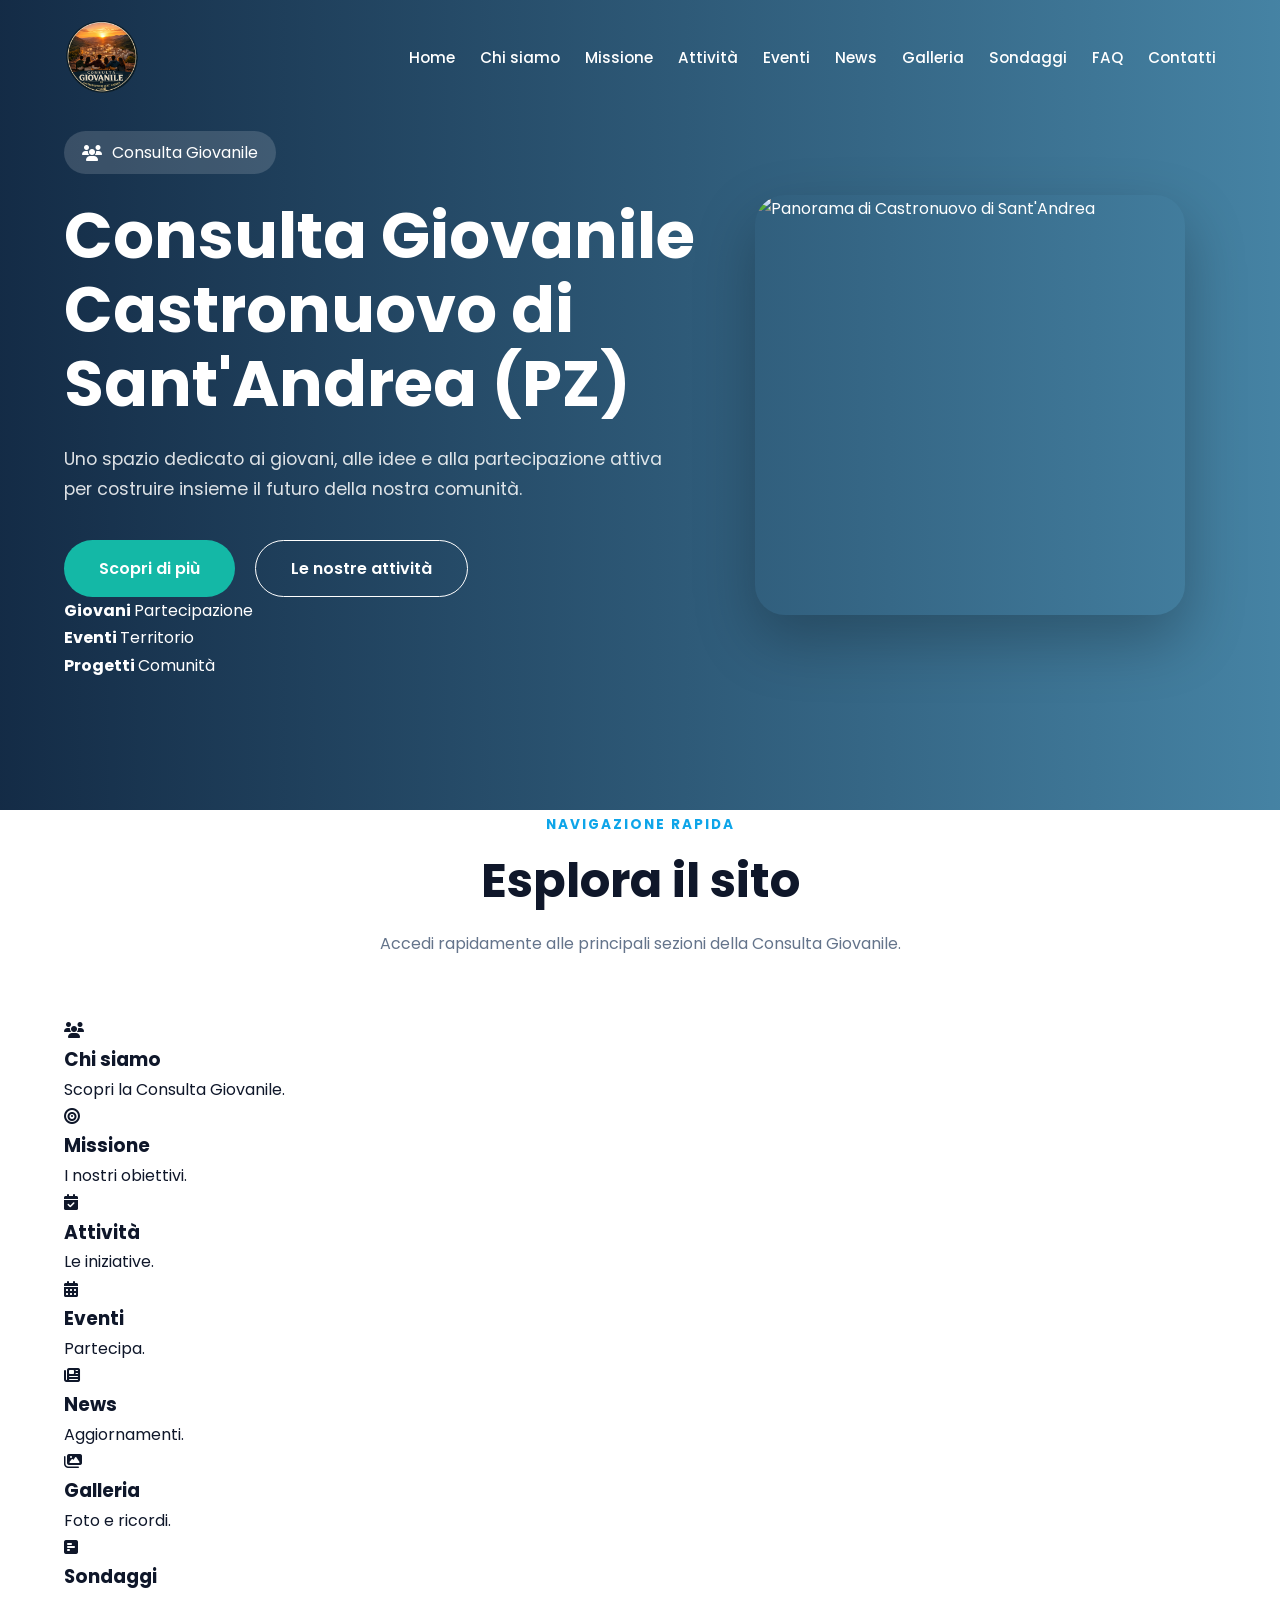
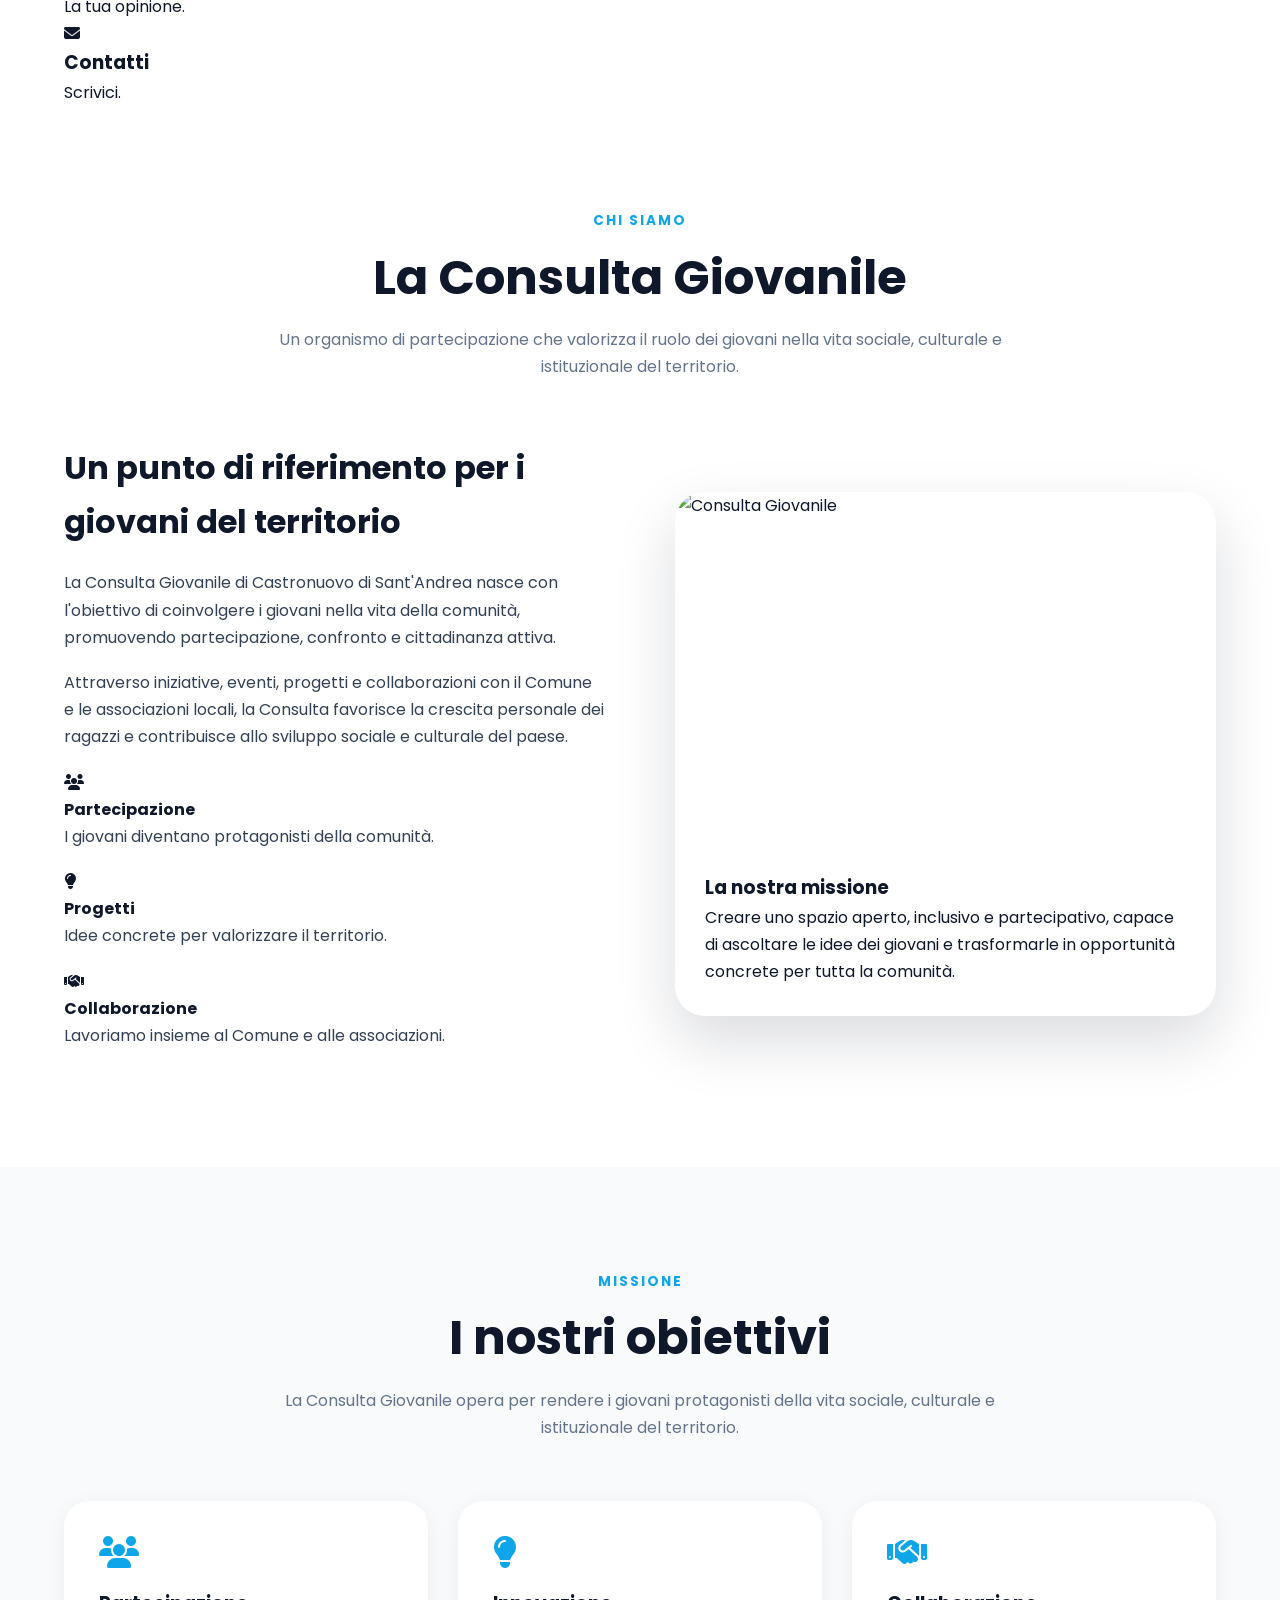
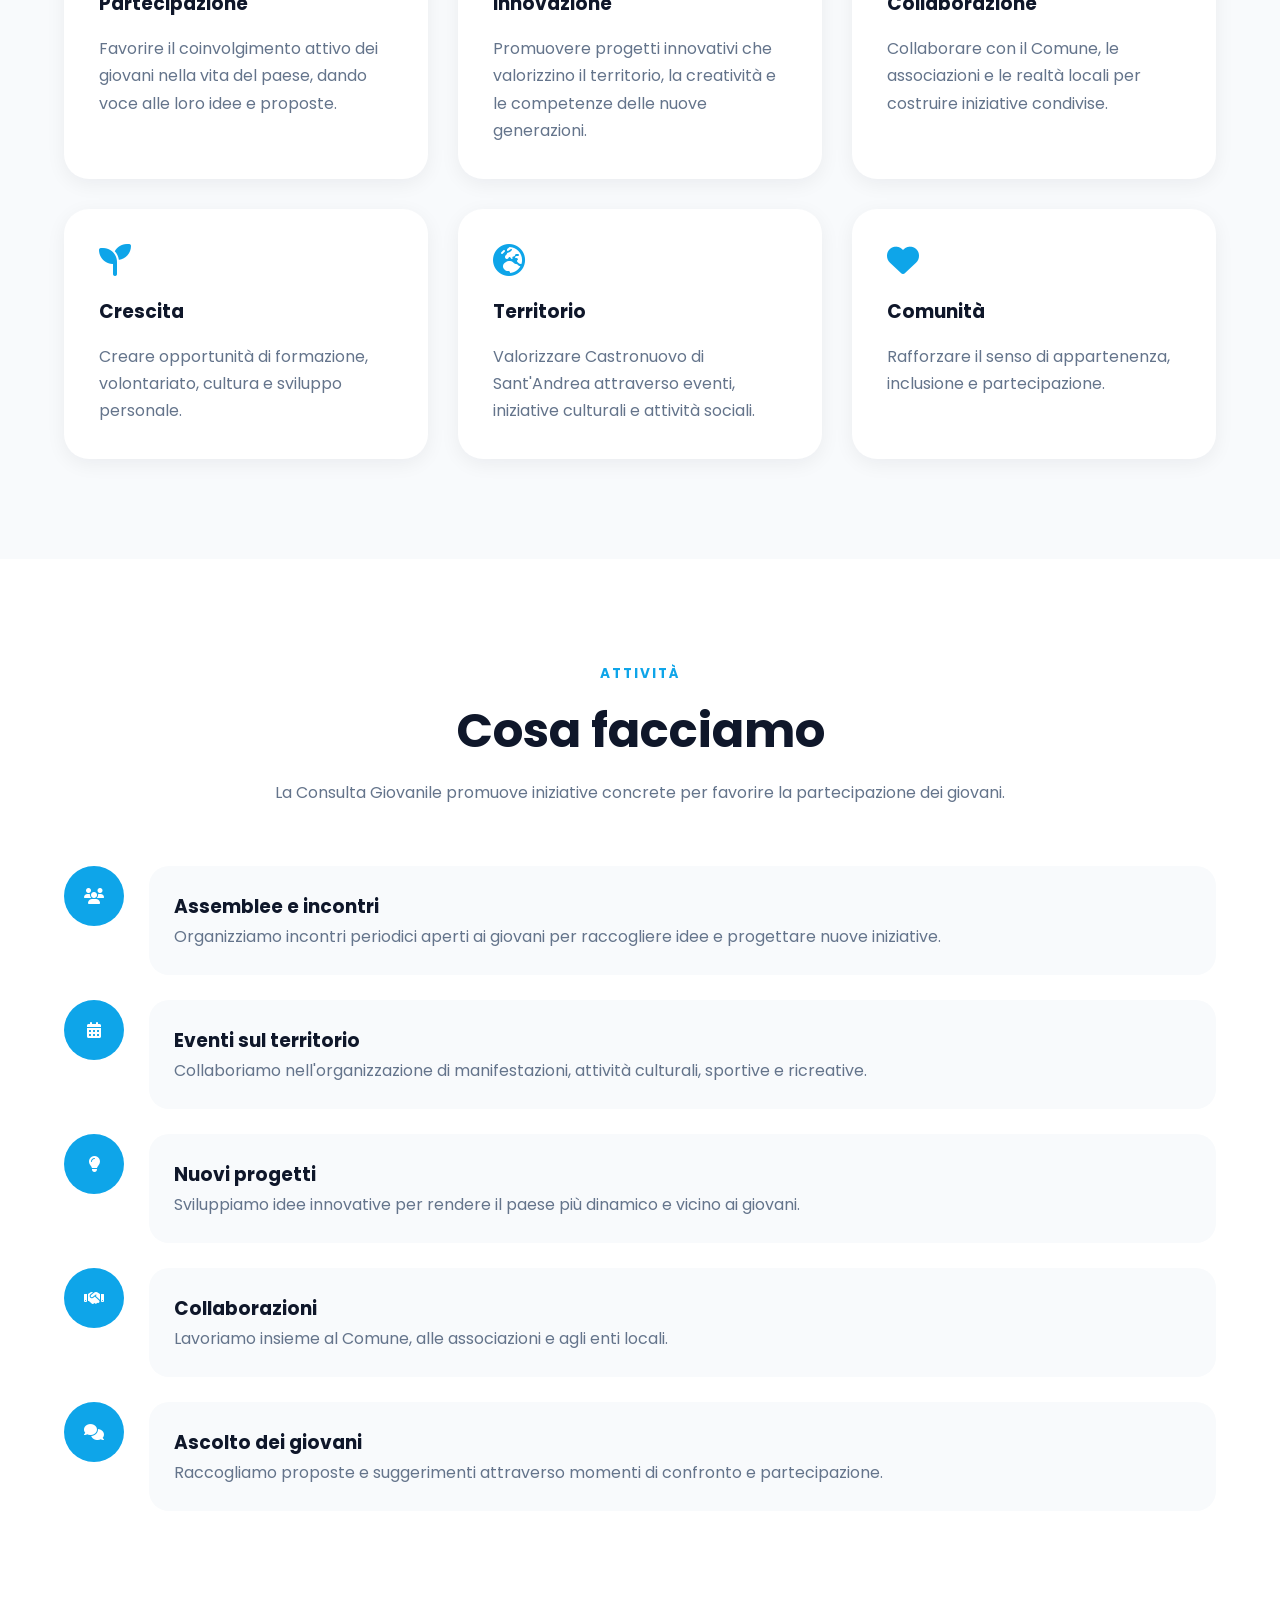
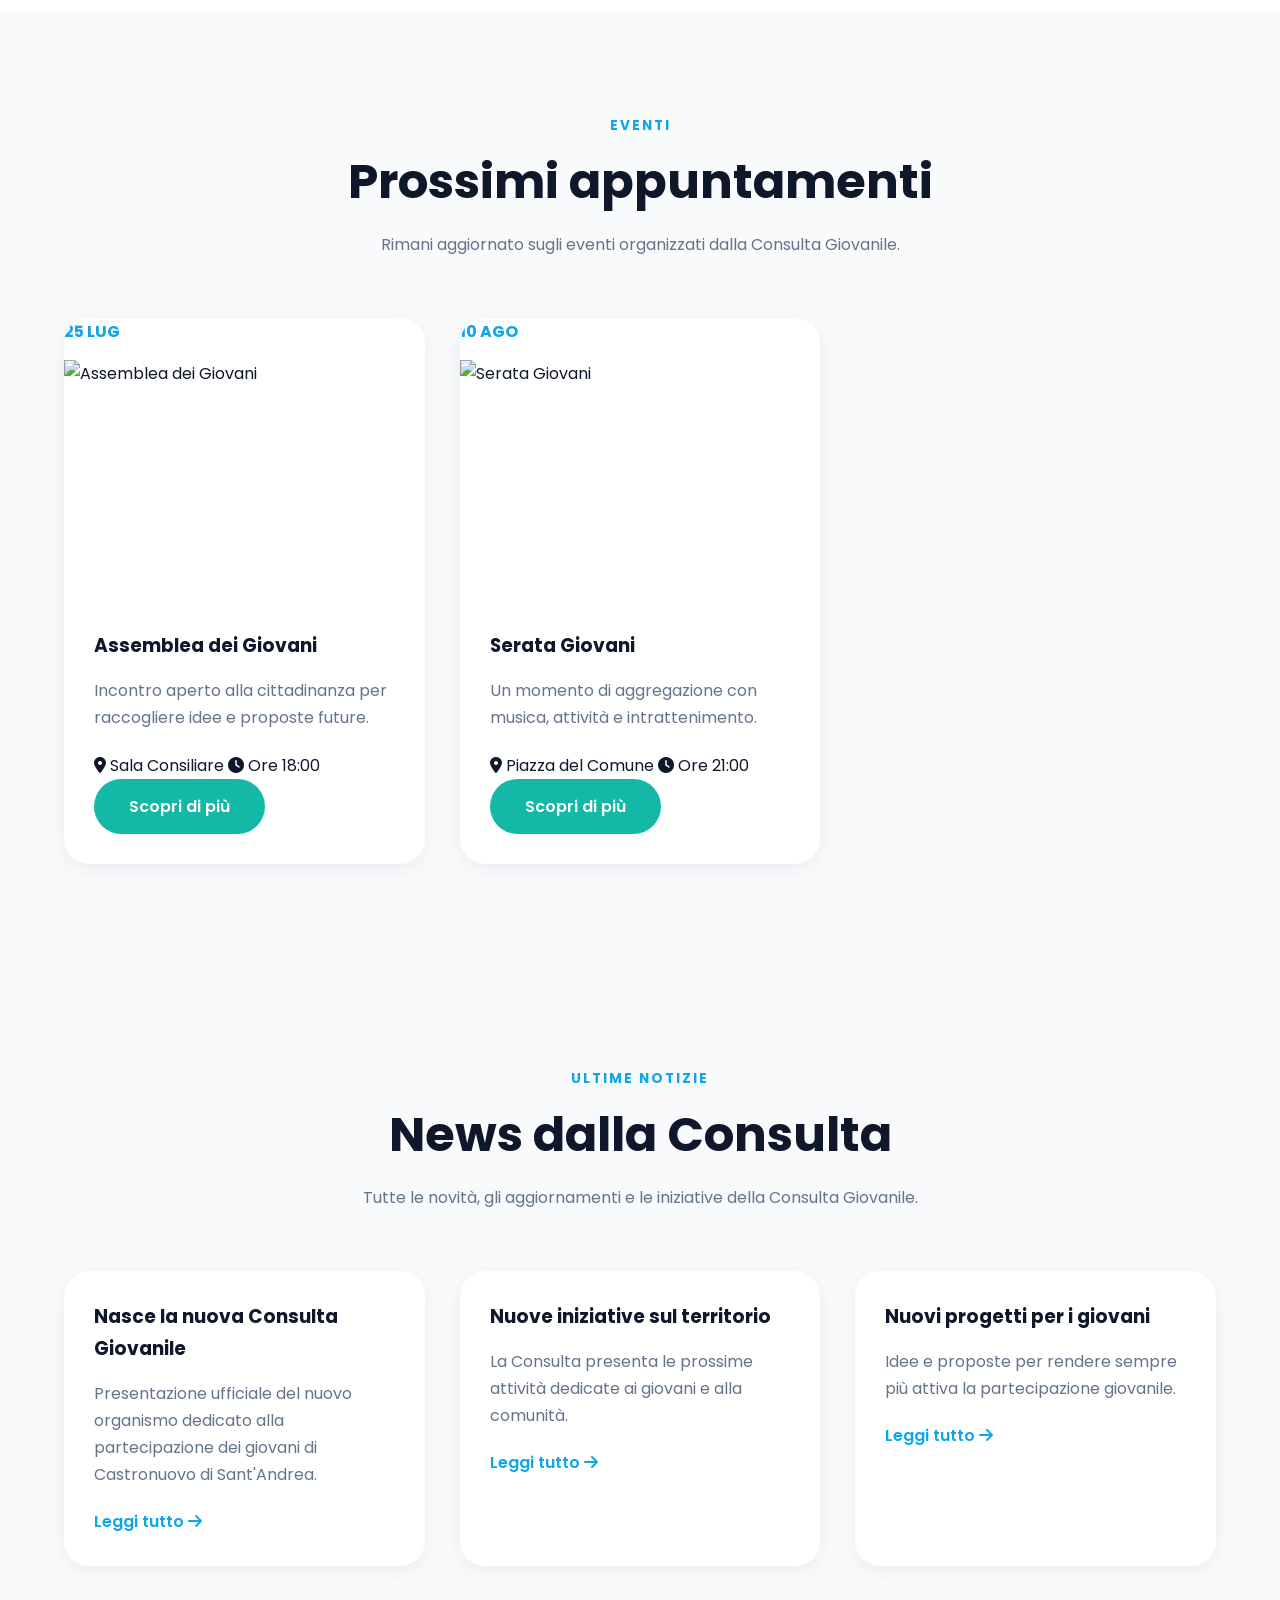
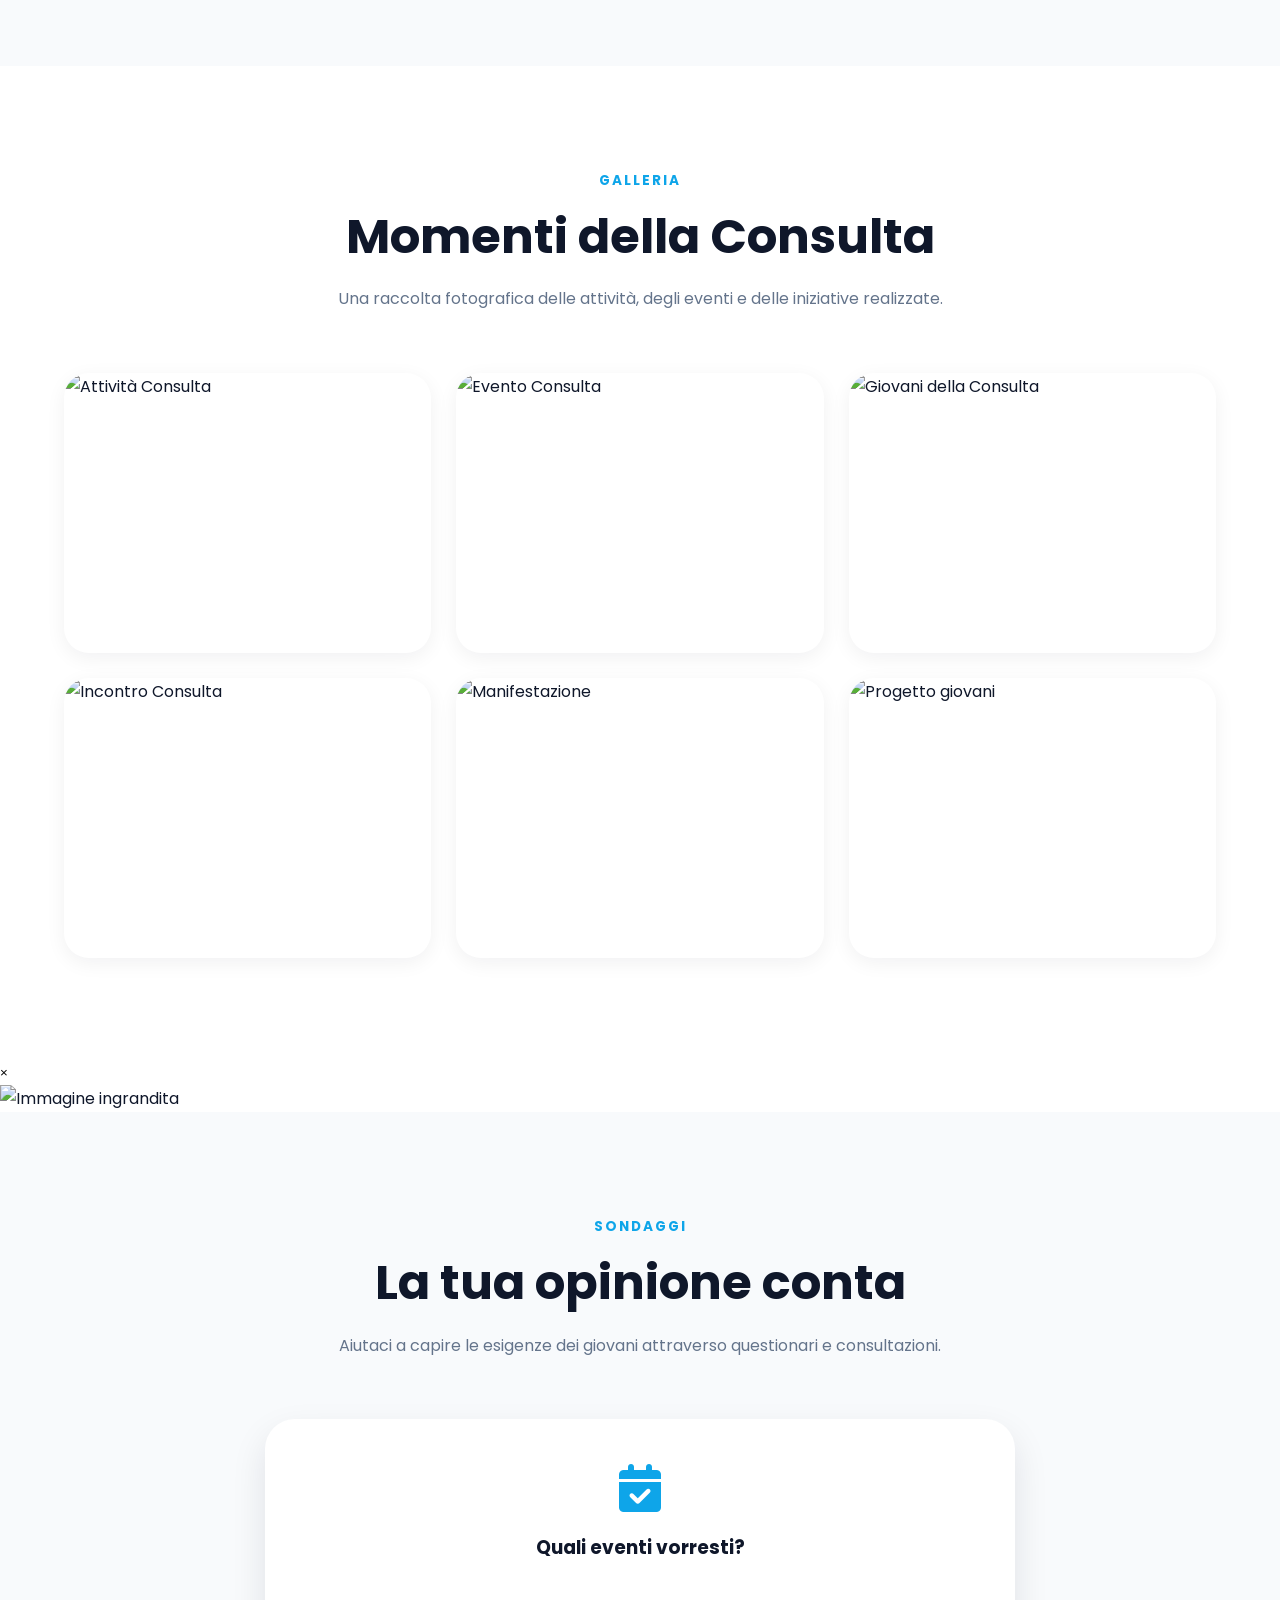
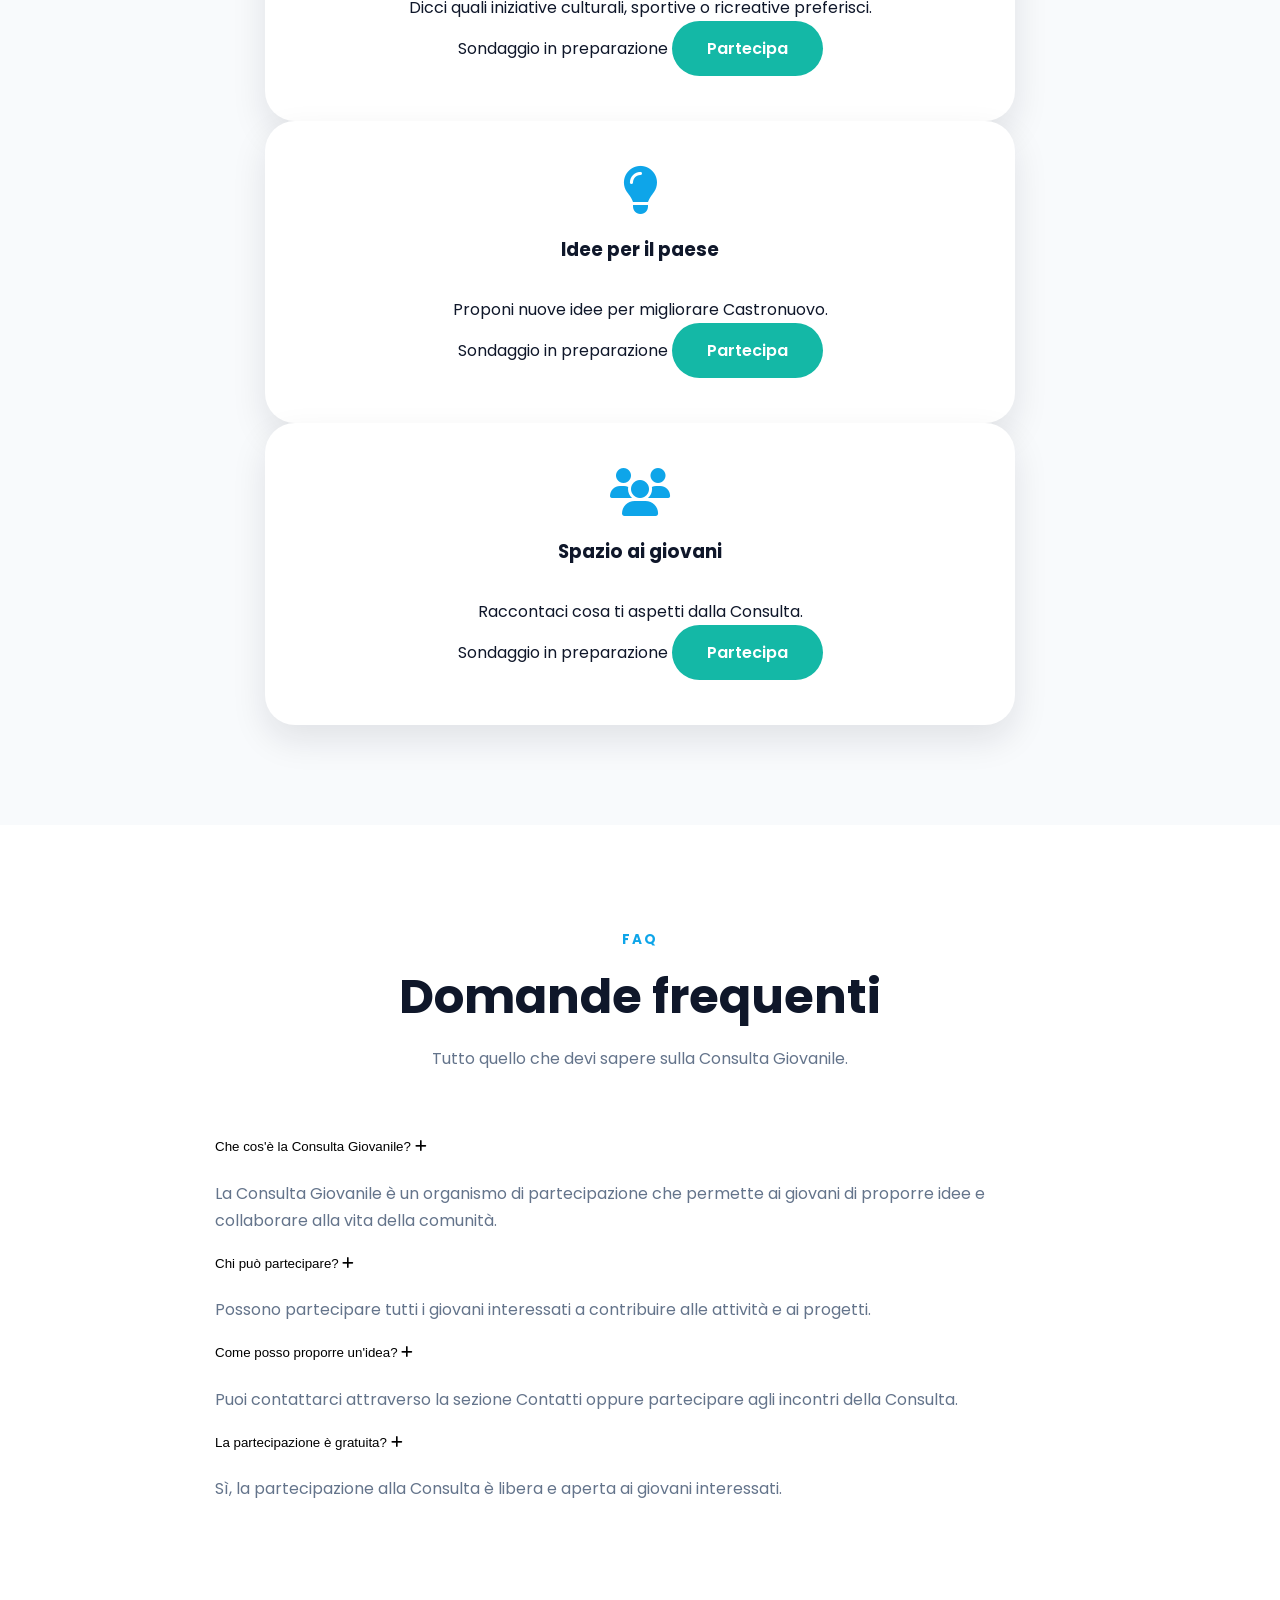
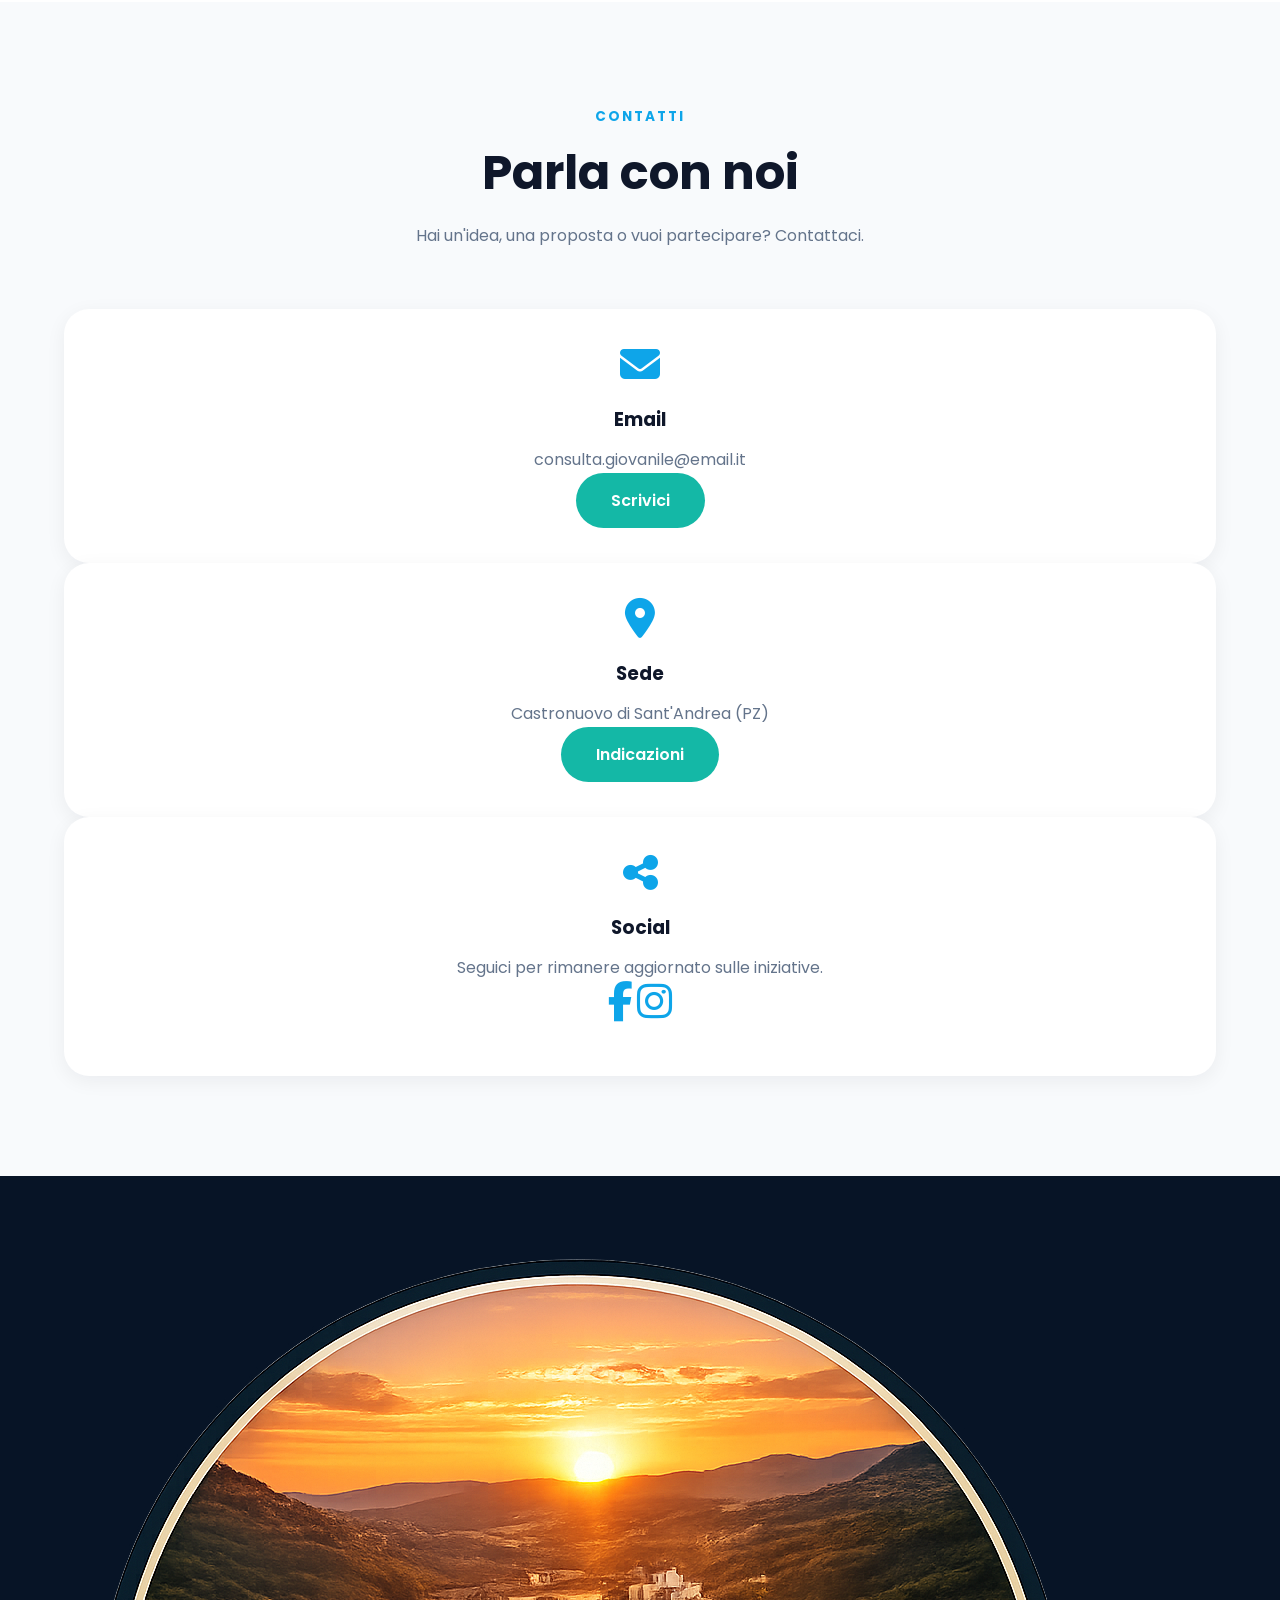
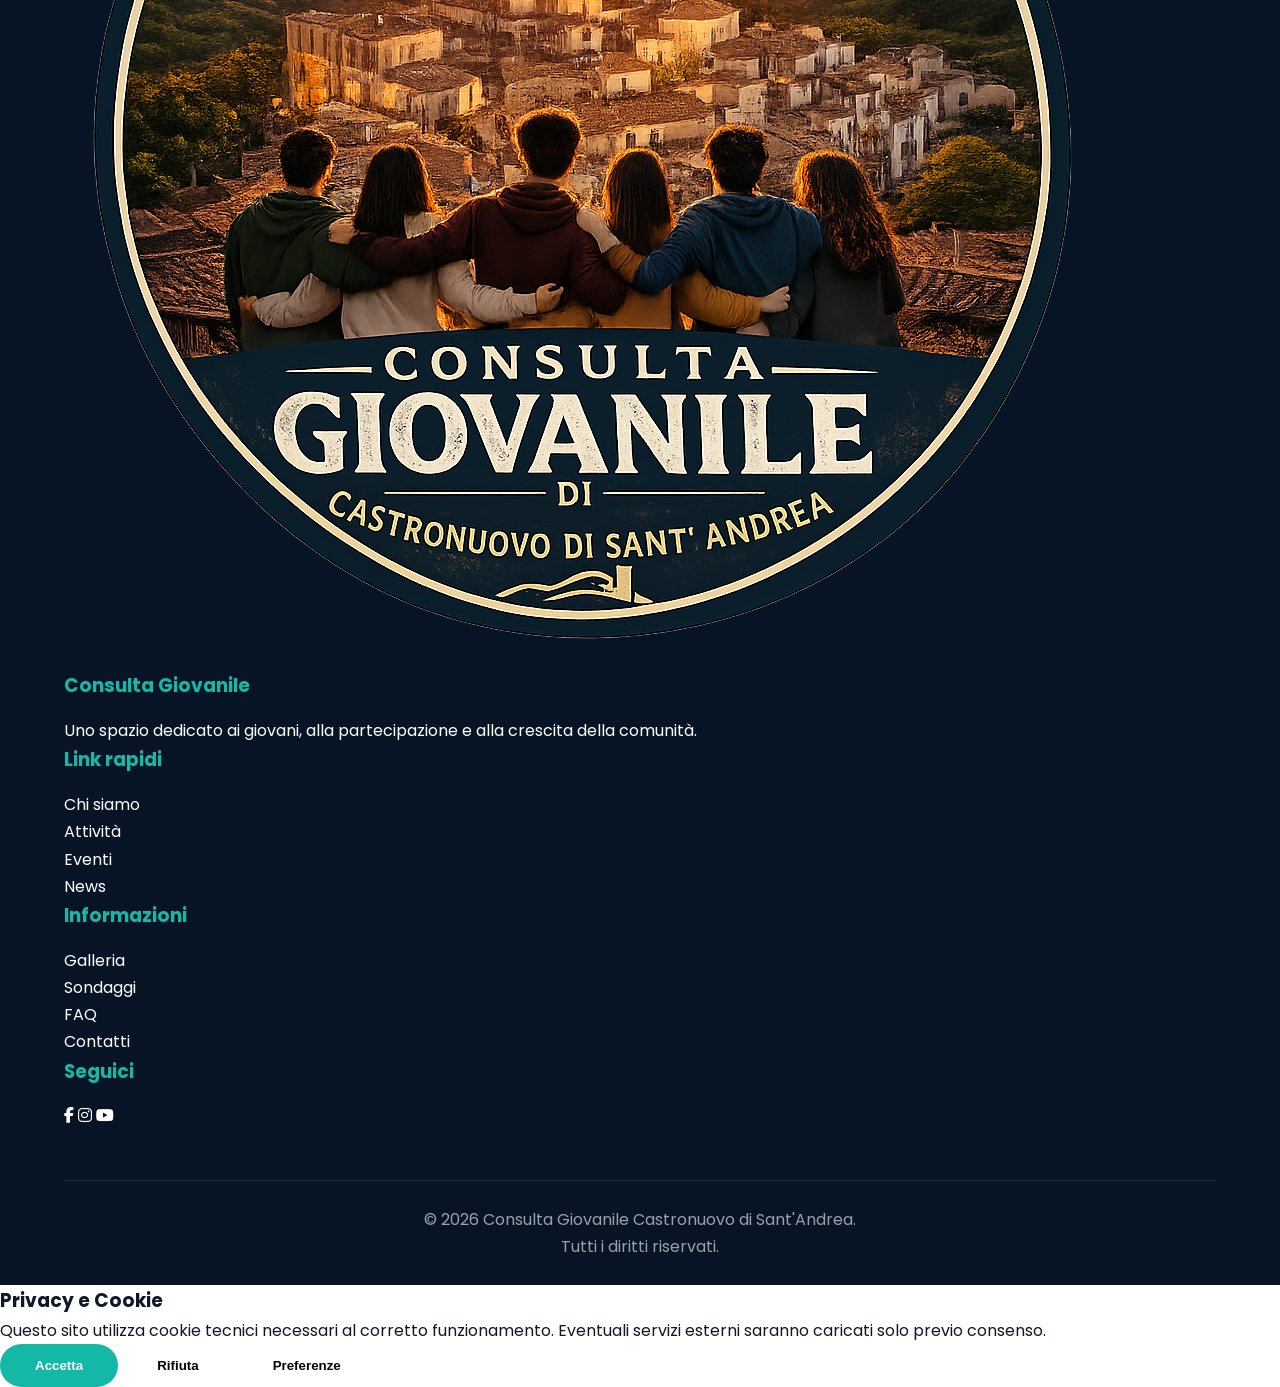
==== commit f220740c: "Update index.html" ====
--- a/index.html
+++ b/index.html
@@ -95,7 +95,7 @@
 <a class="skip-link"
 href="#main-content">
 
-Vai al contenuto principale
+
 
 </a>
 
--- a/style.css
+++ b/style.css
@@ -1839,3 +1839,54 @@
 
 
 }
+/* ======================================================
+   FIX HAMBURGER MENU DOPO SCROLL
+====================================================== */
+
+.hamburger span {
+
+    display:block;
+
+    width:28px;
+
+    height:3px;
+
+    background:white;
+
+    border-radius:10px;
+
+    transition:.3s;
+
+}
+
+
+/* quando la navbar diventa bianca */
+
+.header.scrolled .hamburger span {
+
+    background:#0f172a;
+
+}
+
+
+/* animazione apertura menu */
+
+.hamburger.active span:nth-child(1){
+
+    transform:translateY(9px) rotate(45deg);
+
+}
+
+
+.hamburger.active span:nth-child(2){
+
+    opacity:0;
+
+}
+
+
+.hamburger.active span:nth-child(3){
+
+    transform:translateY(-9px) rotate(-45deg);
+
+}
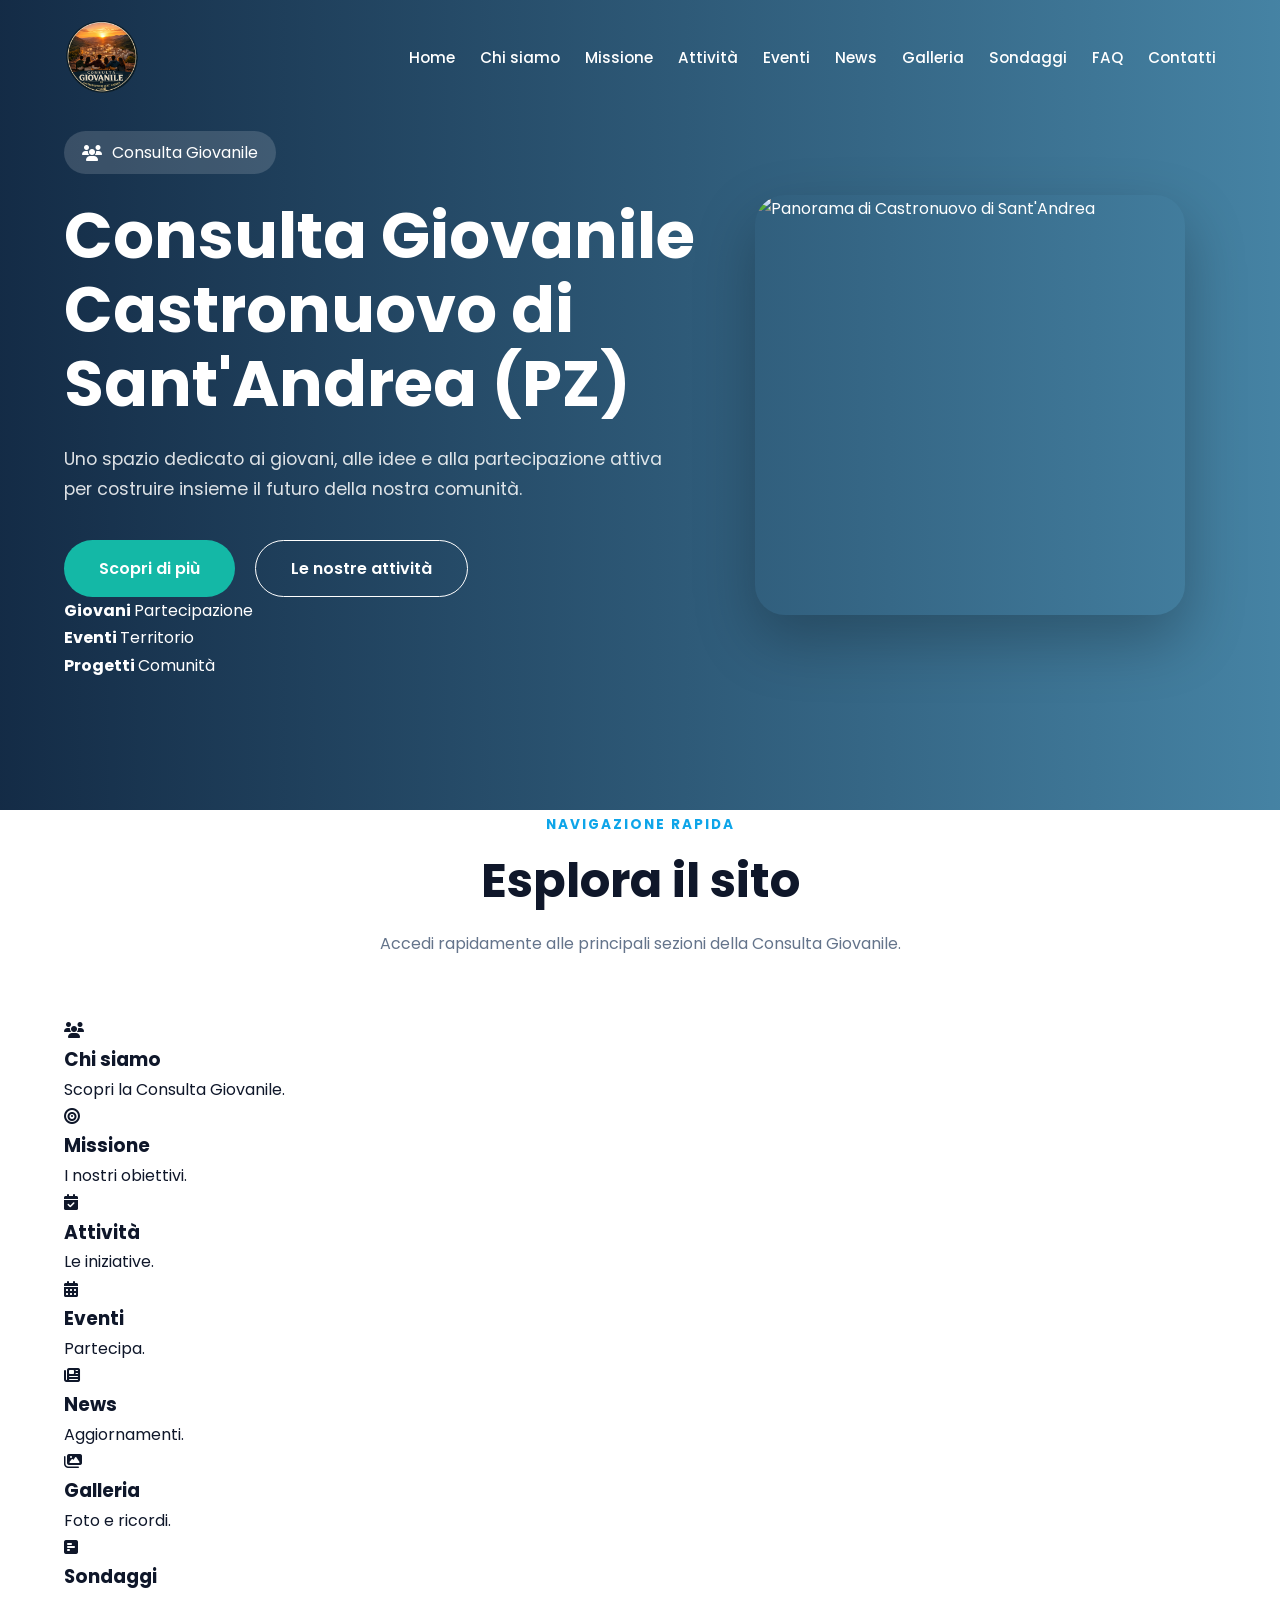
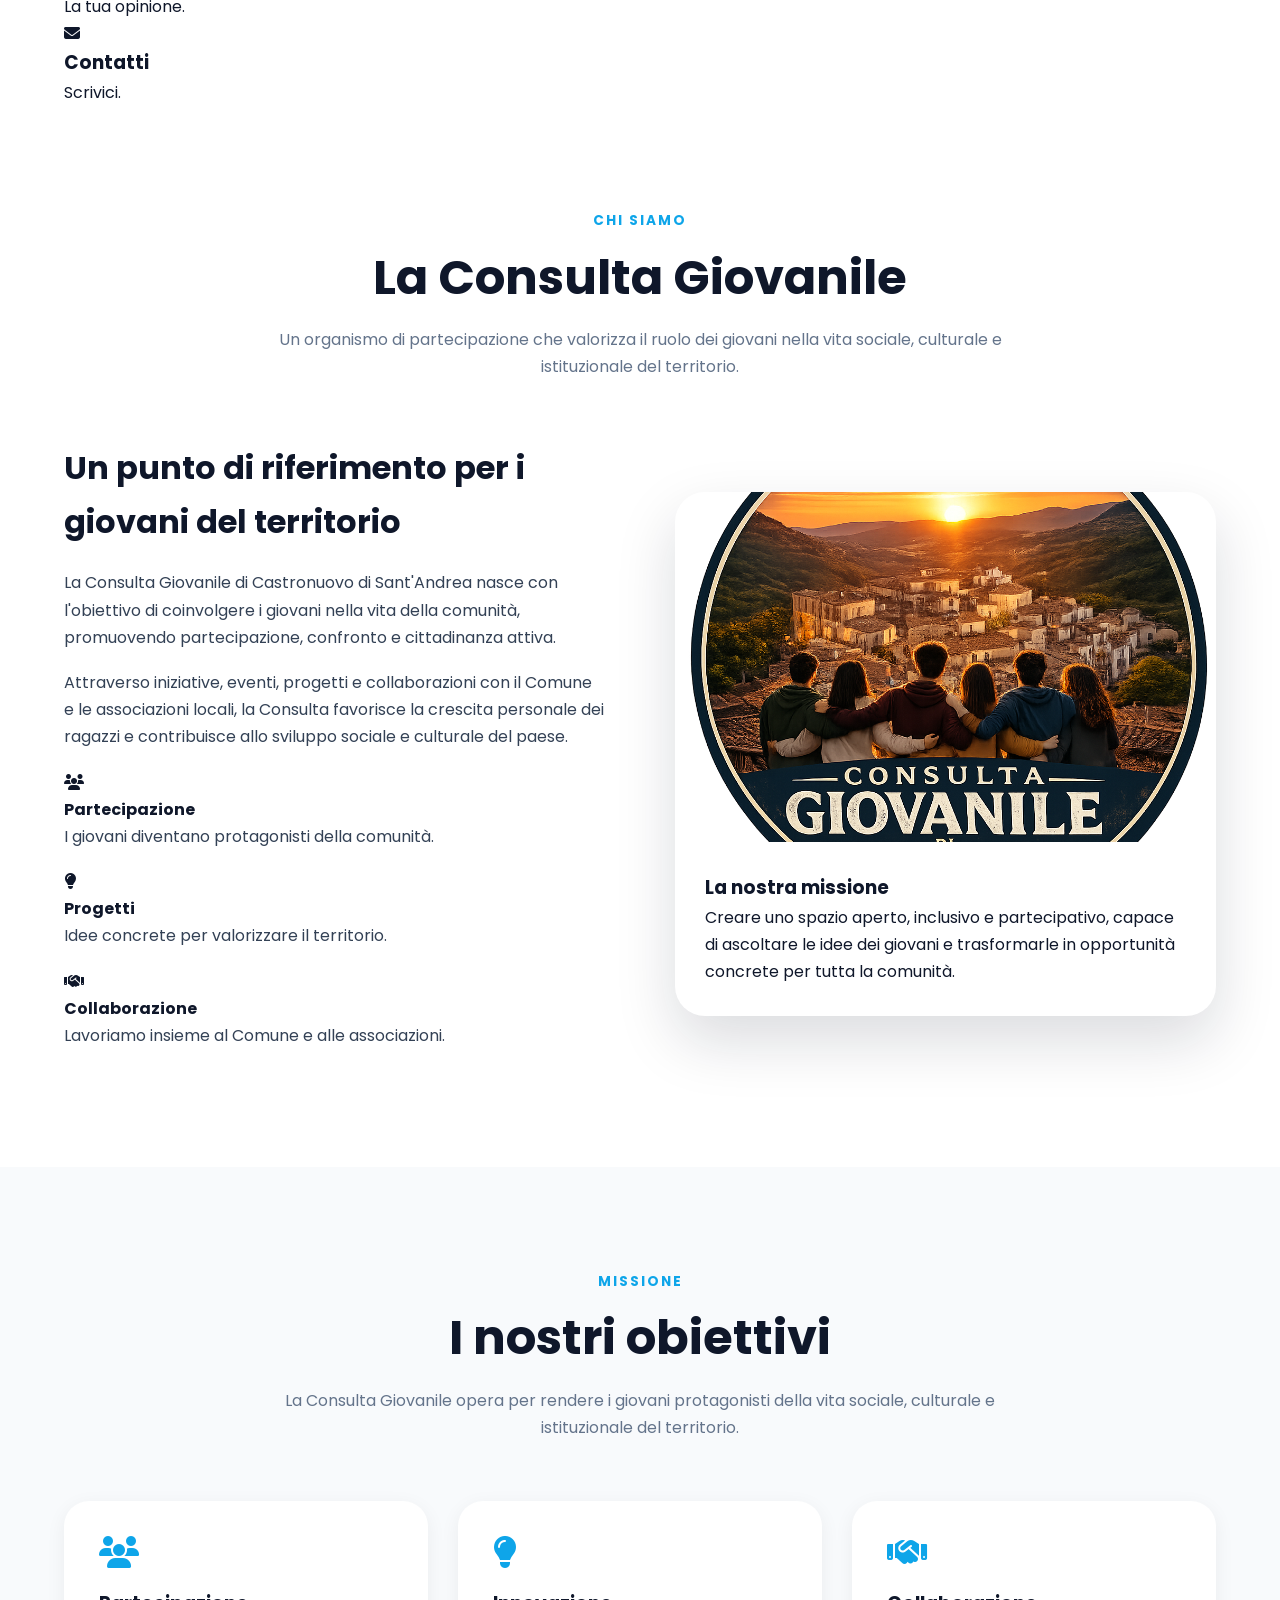
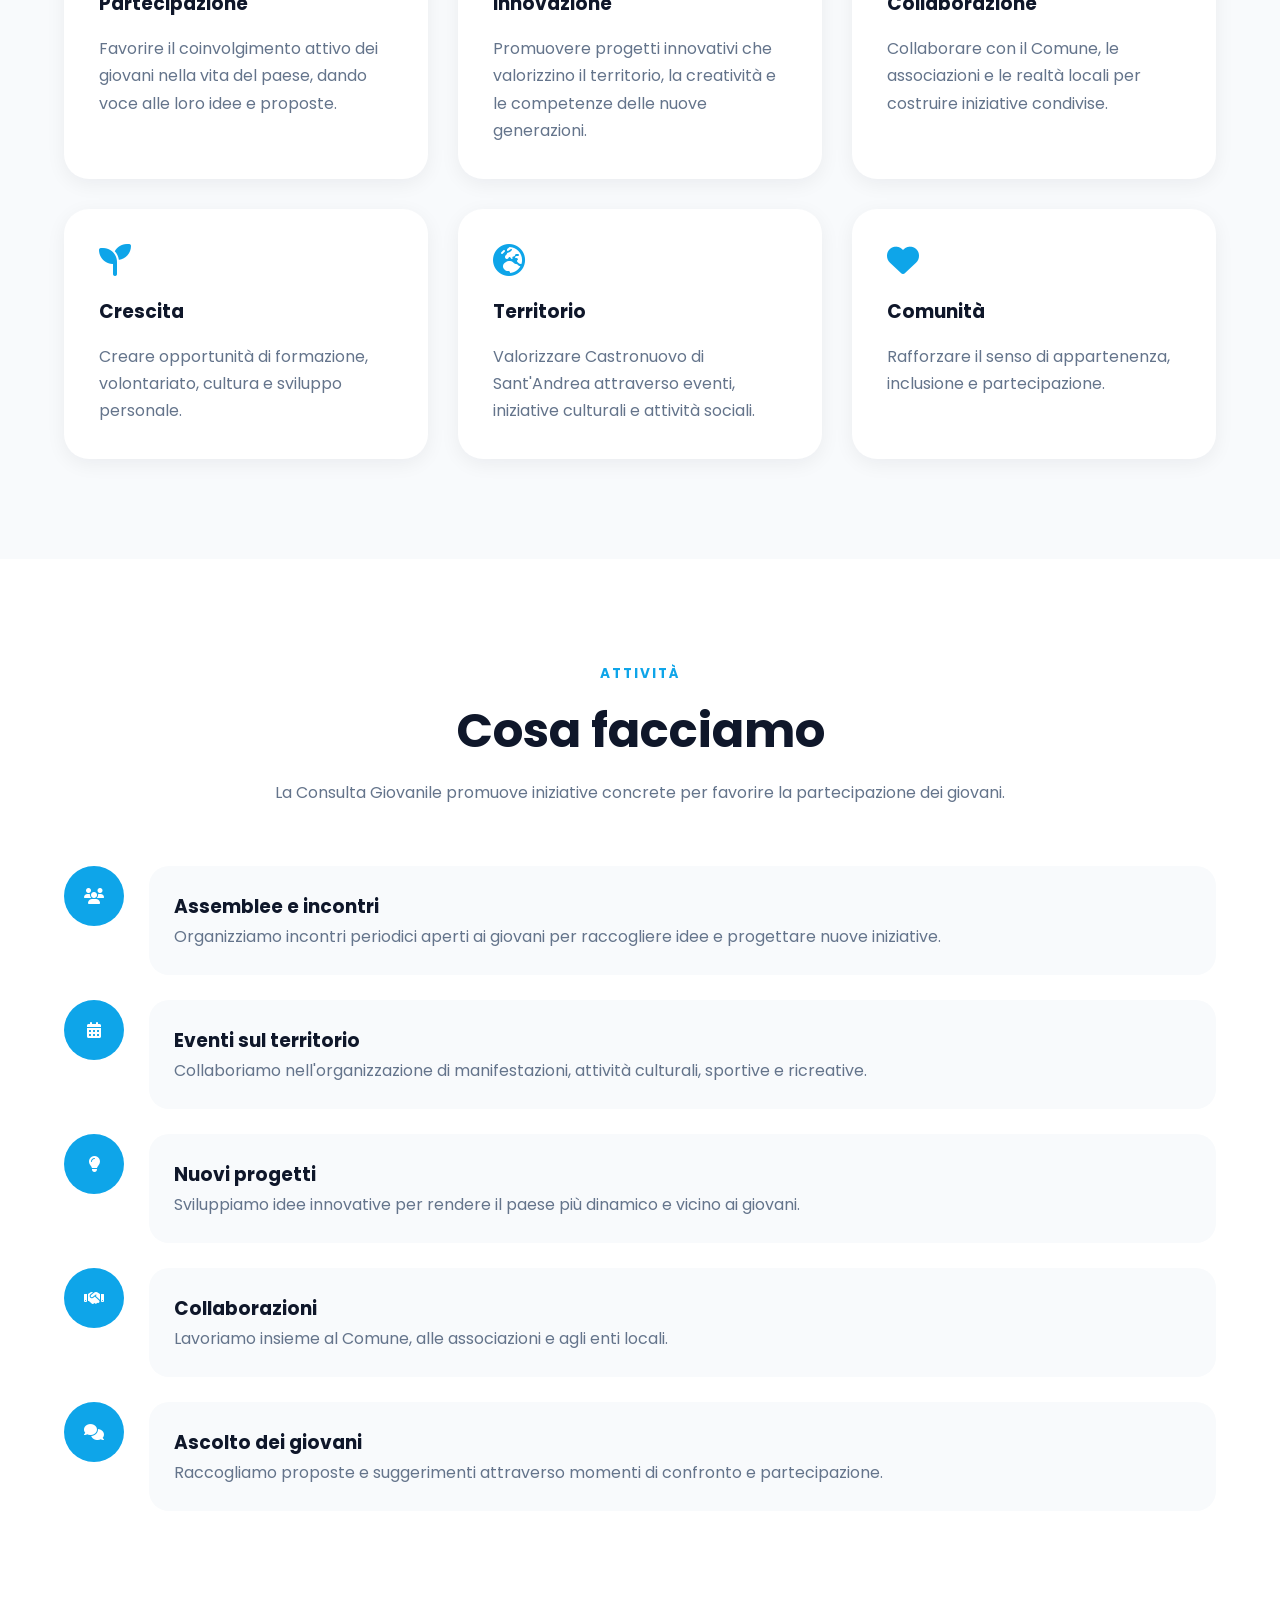
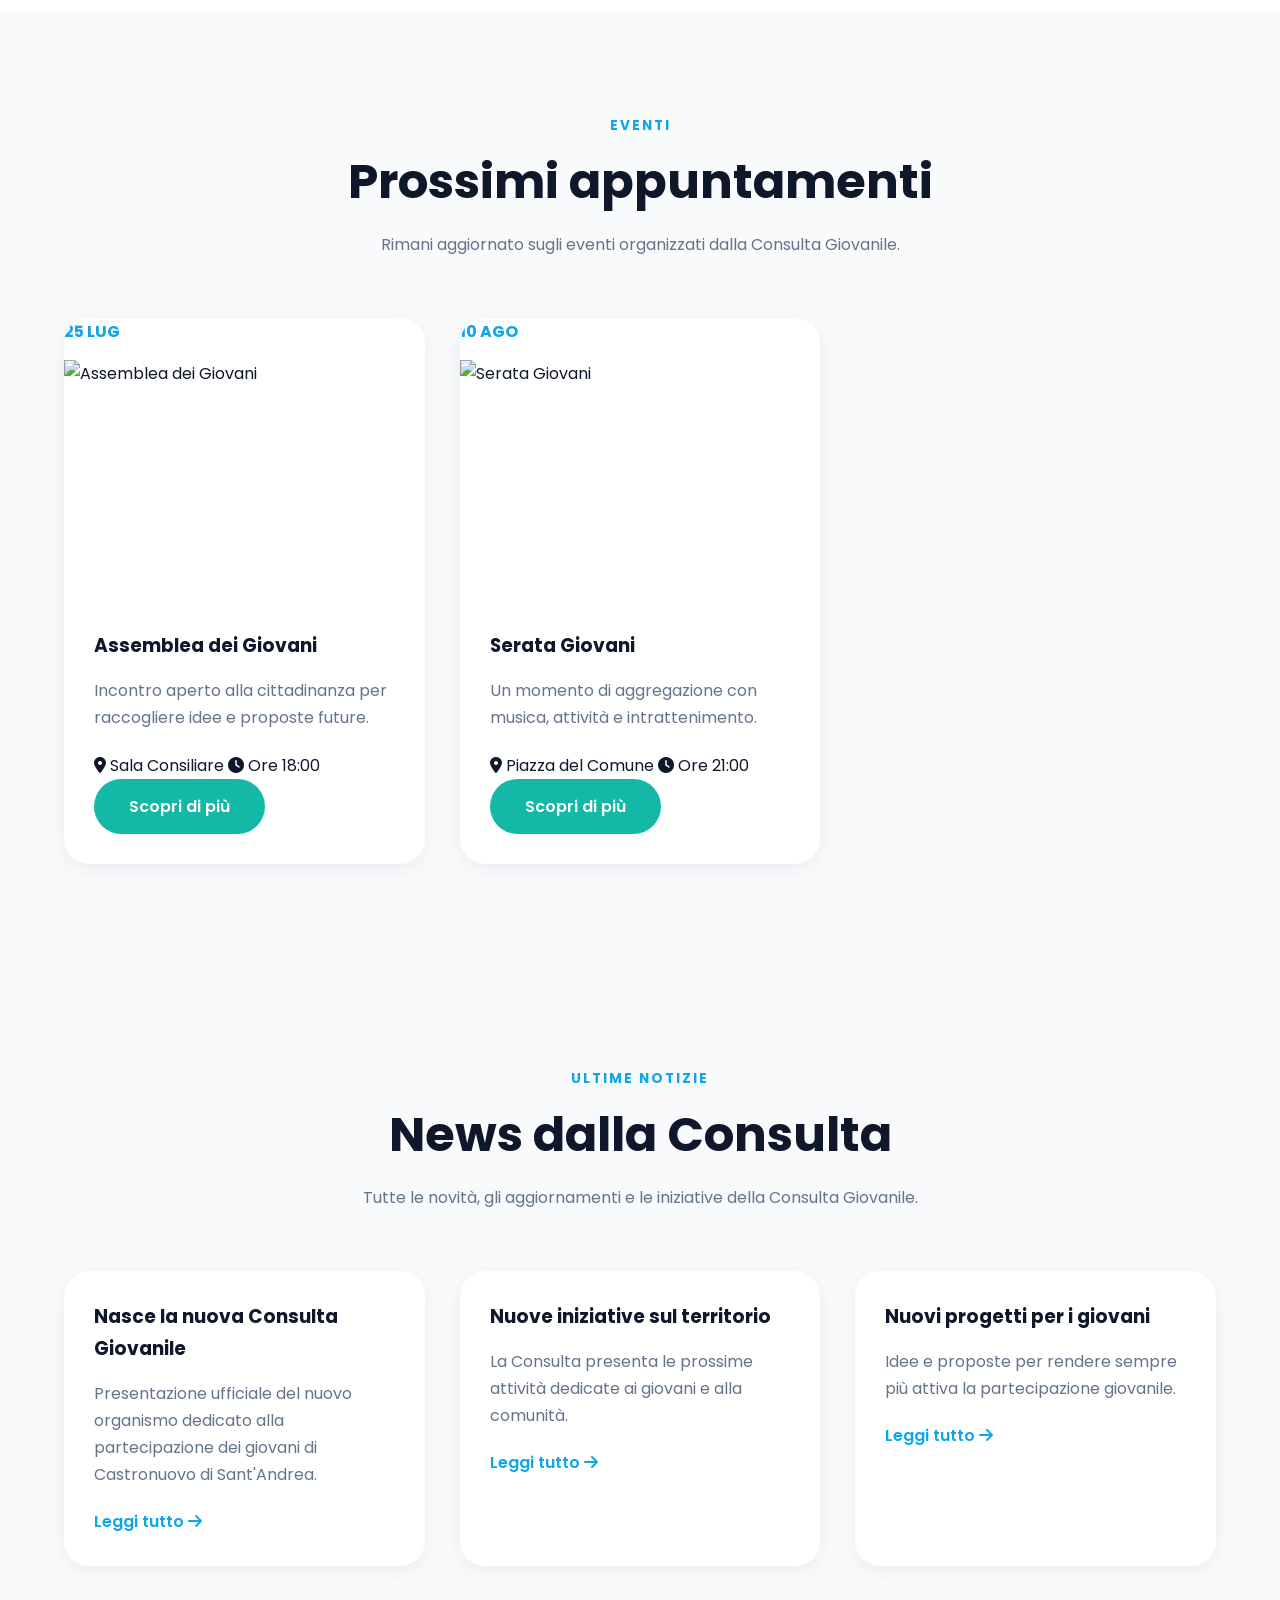
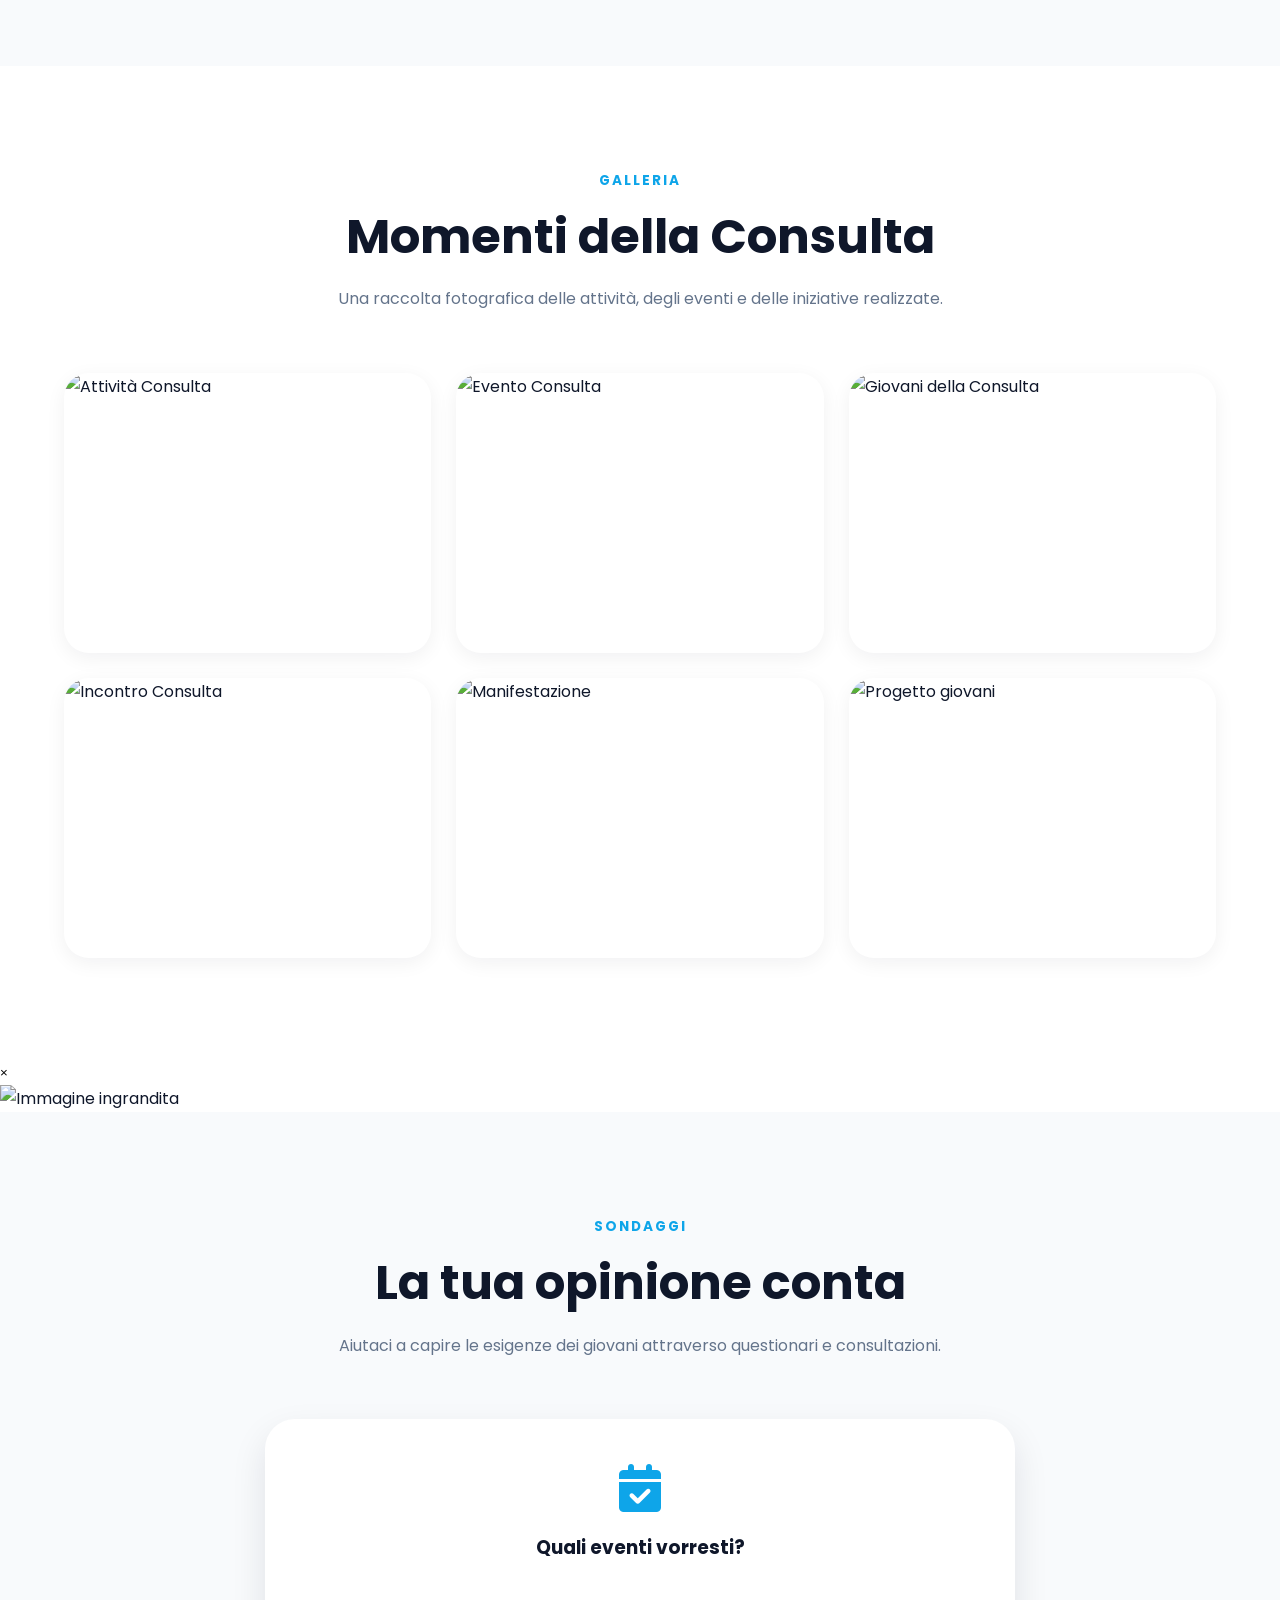
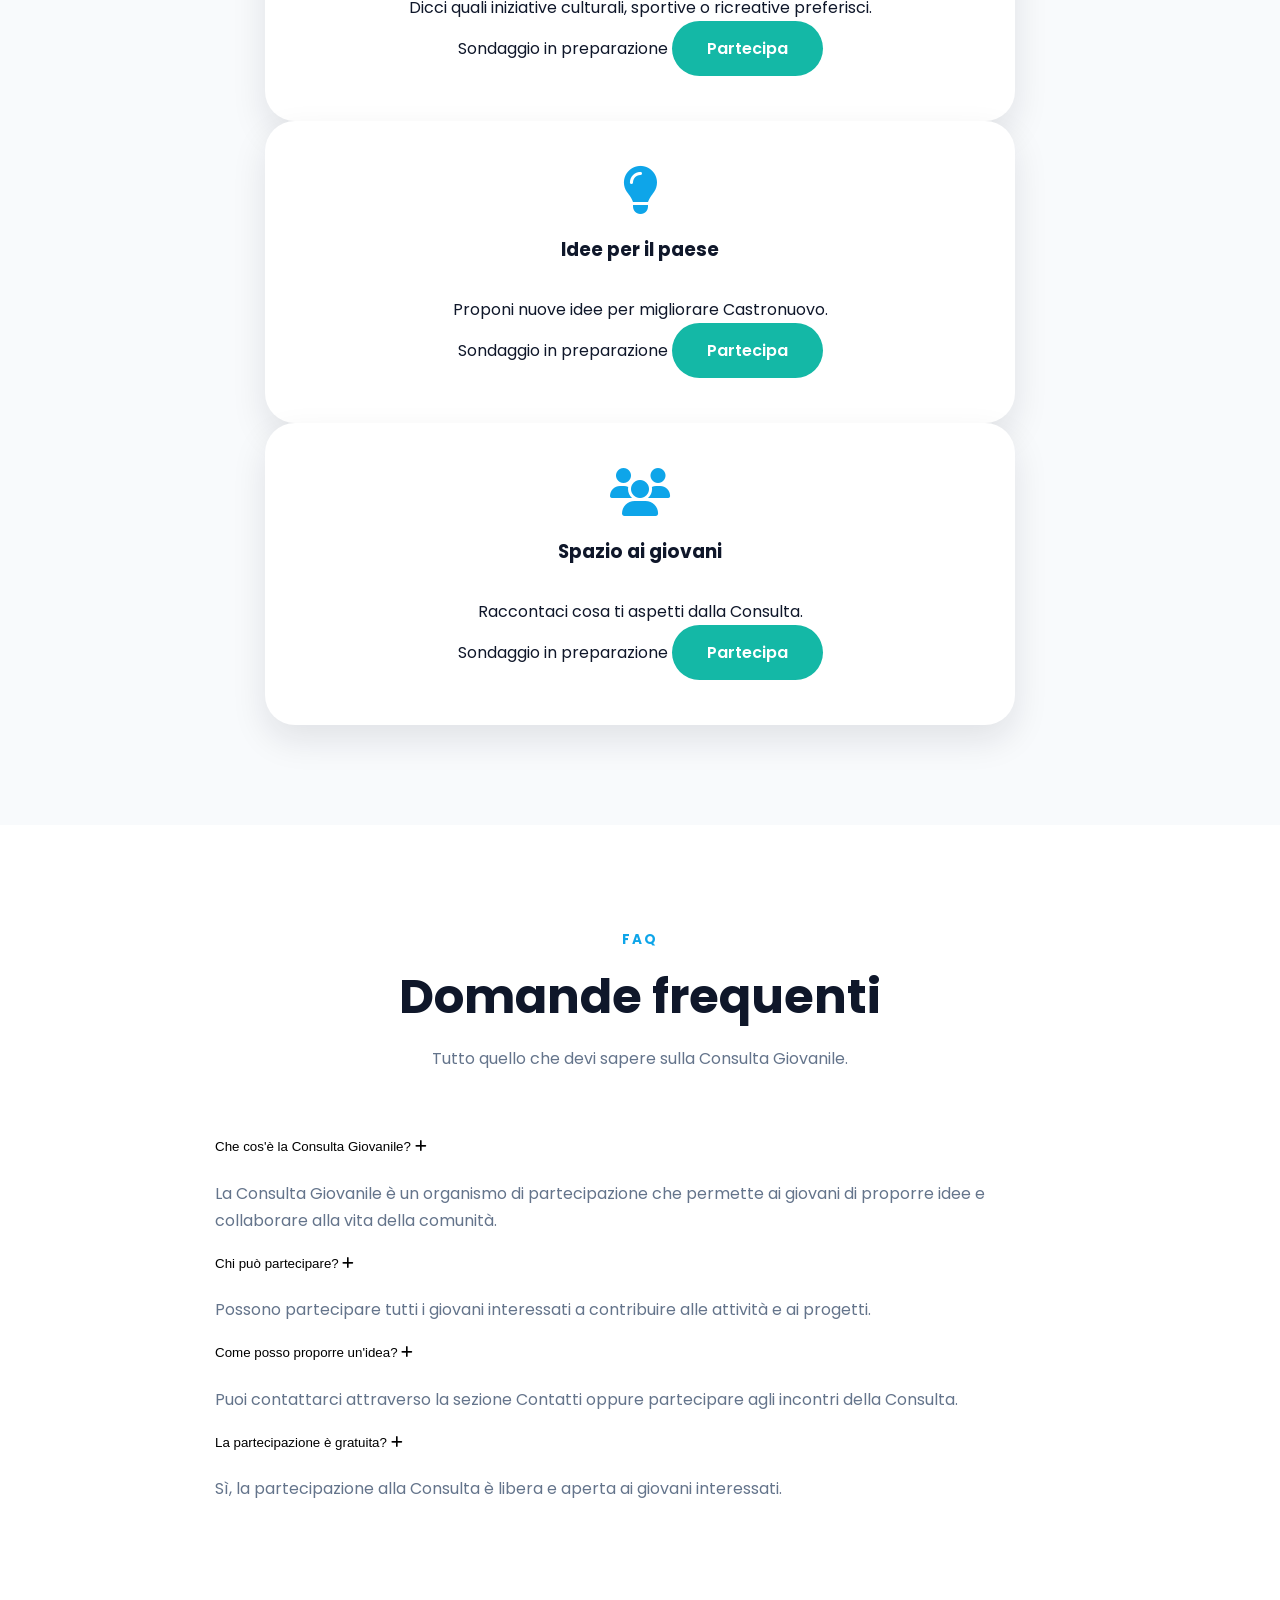
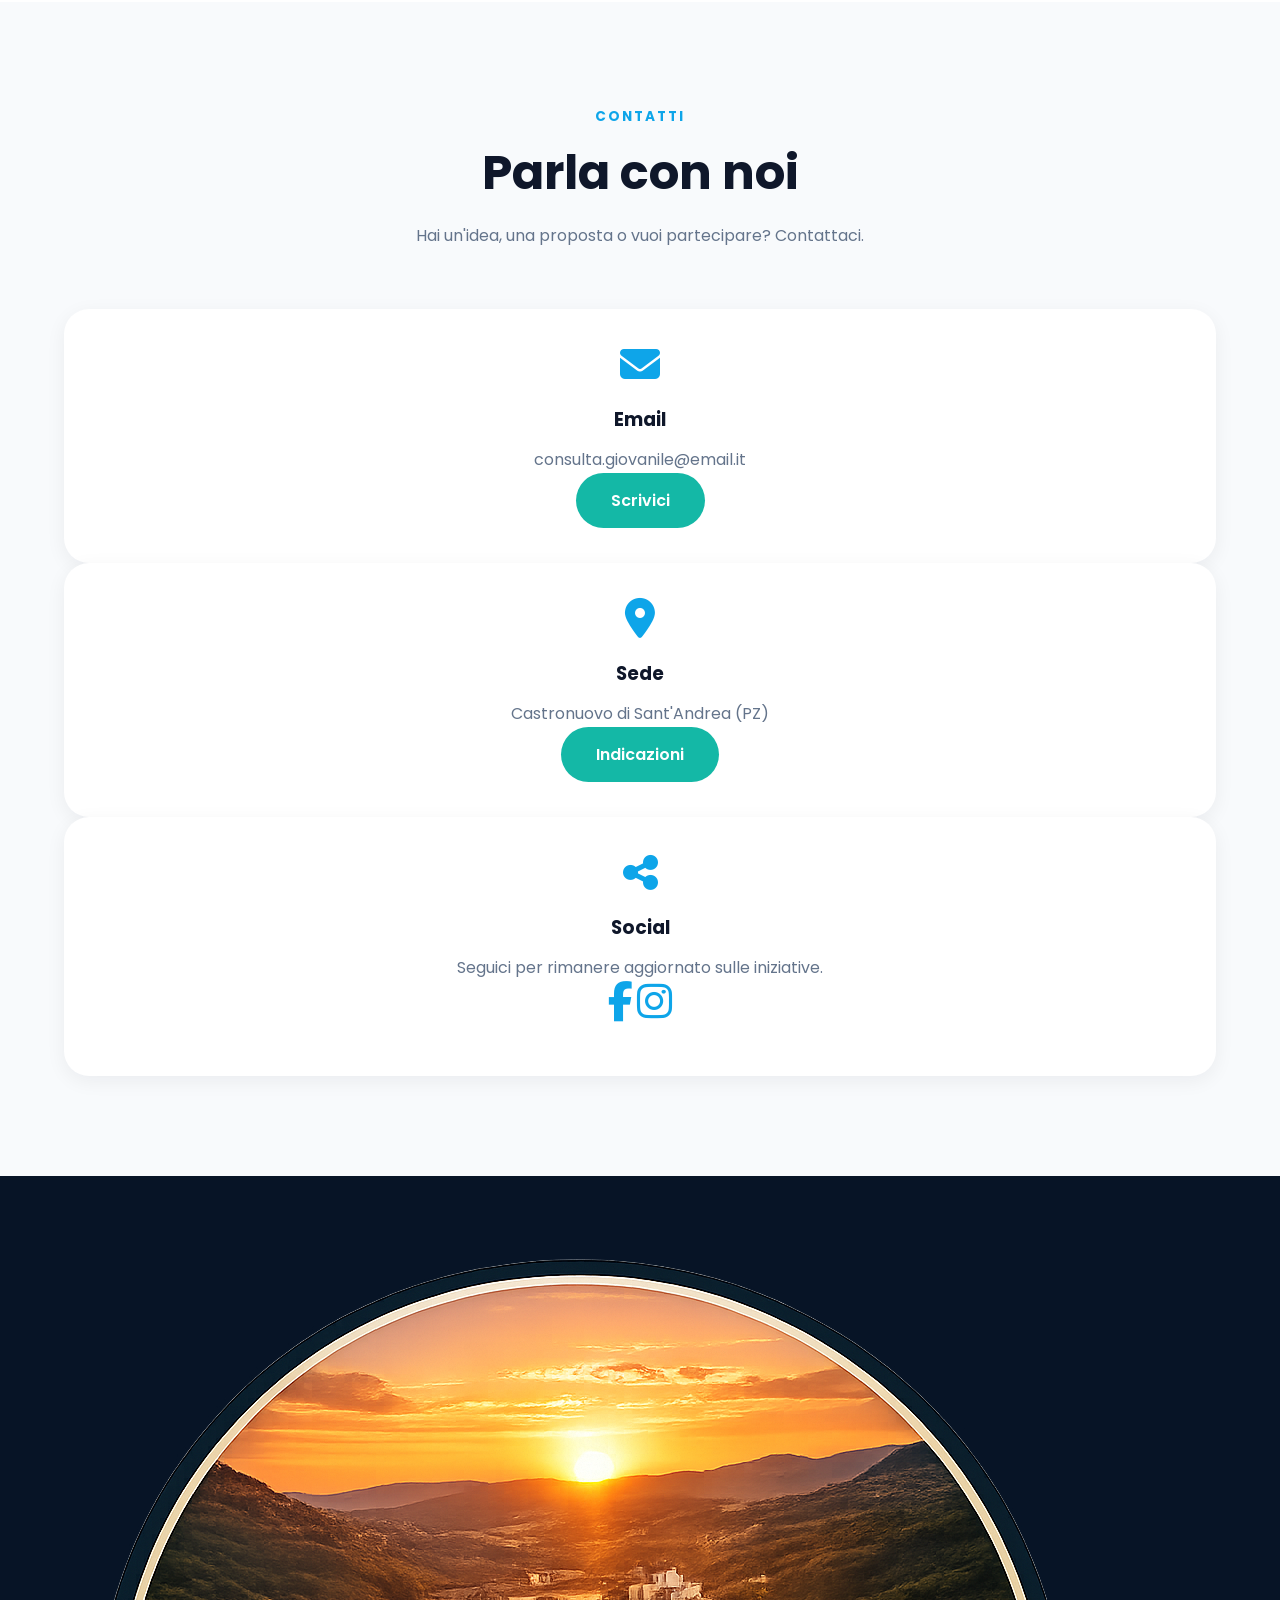
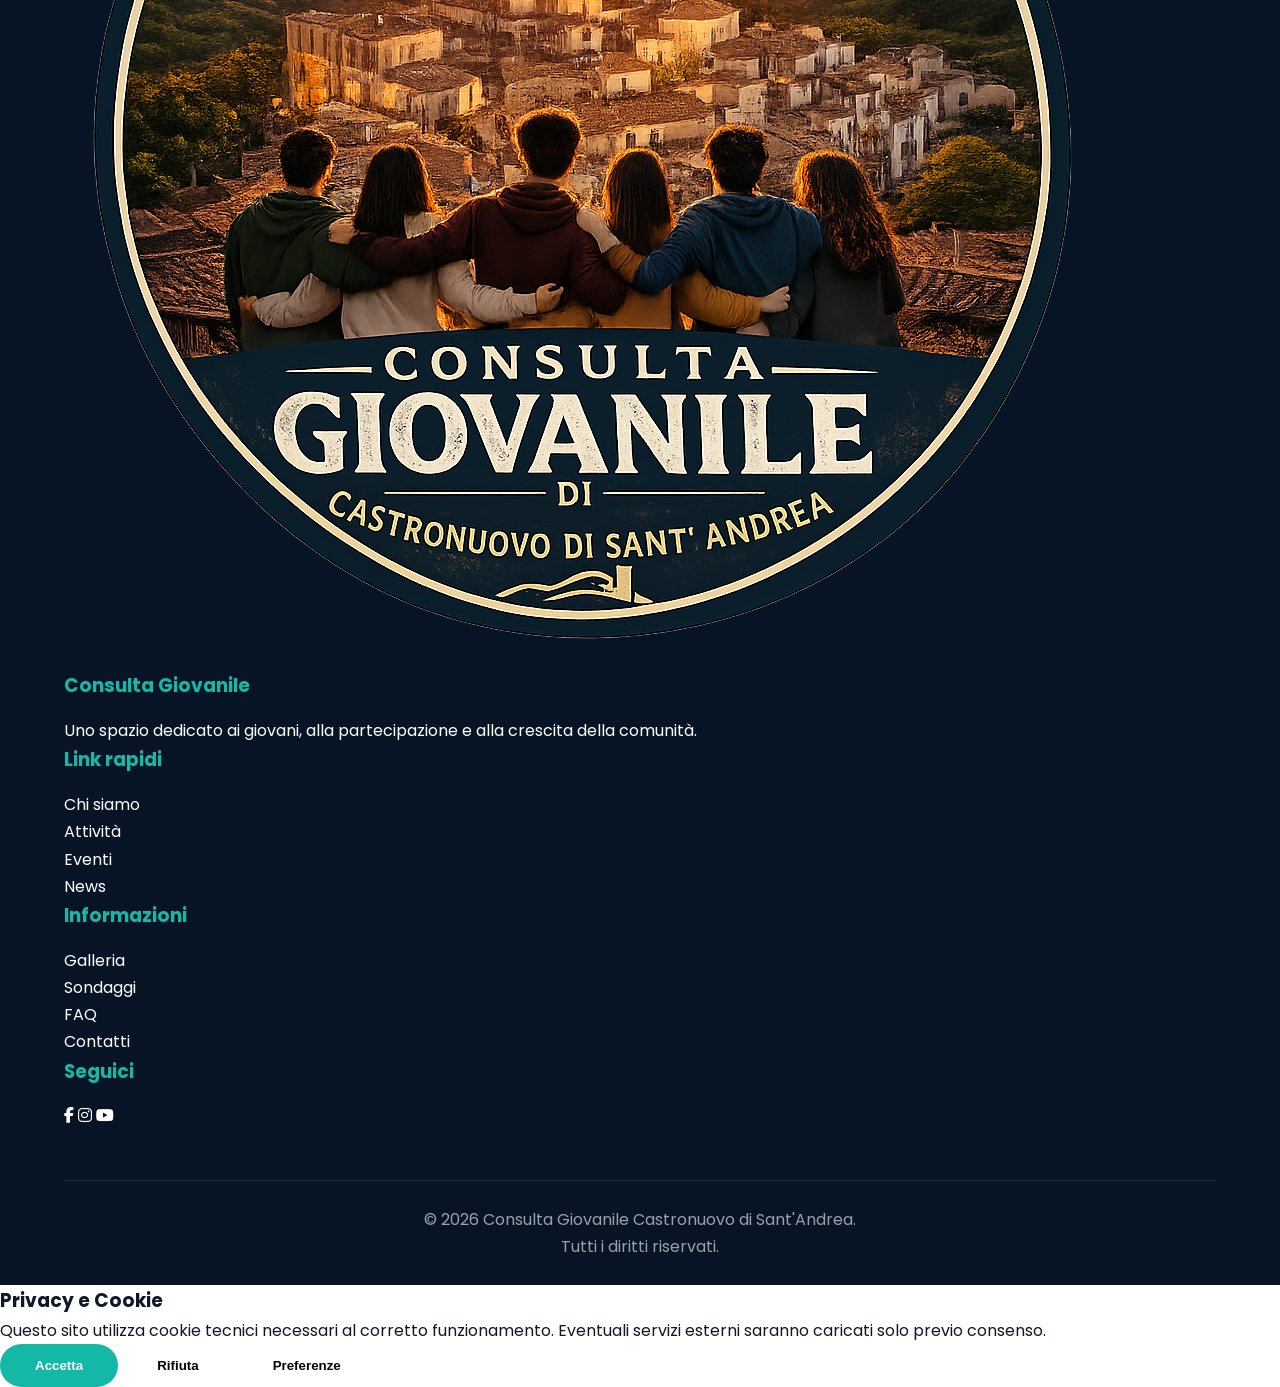
==== commit ed815396: "Update index.html" ====
--- a/index.html
+++ b/index.html
@@ -822,7 +822,7 @@
 <div class="about-card">
 
 
-<img src="assets/img/about.jpg"
+<img src="assets/img/logo.png"
 alt="Consulta Giovanile">
 
 
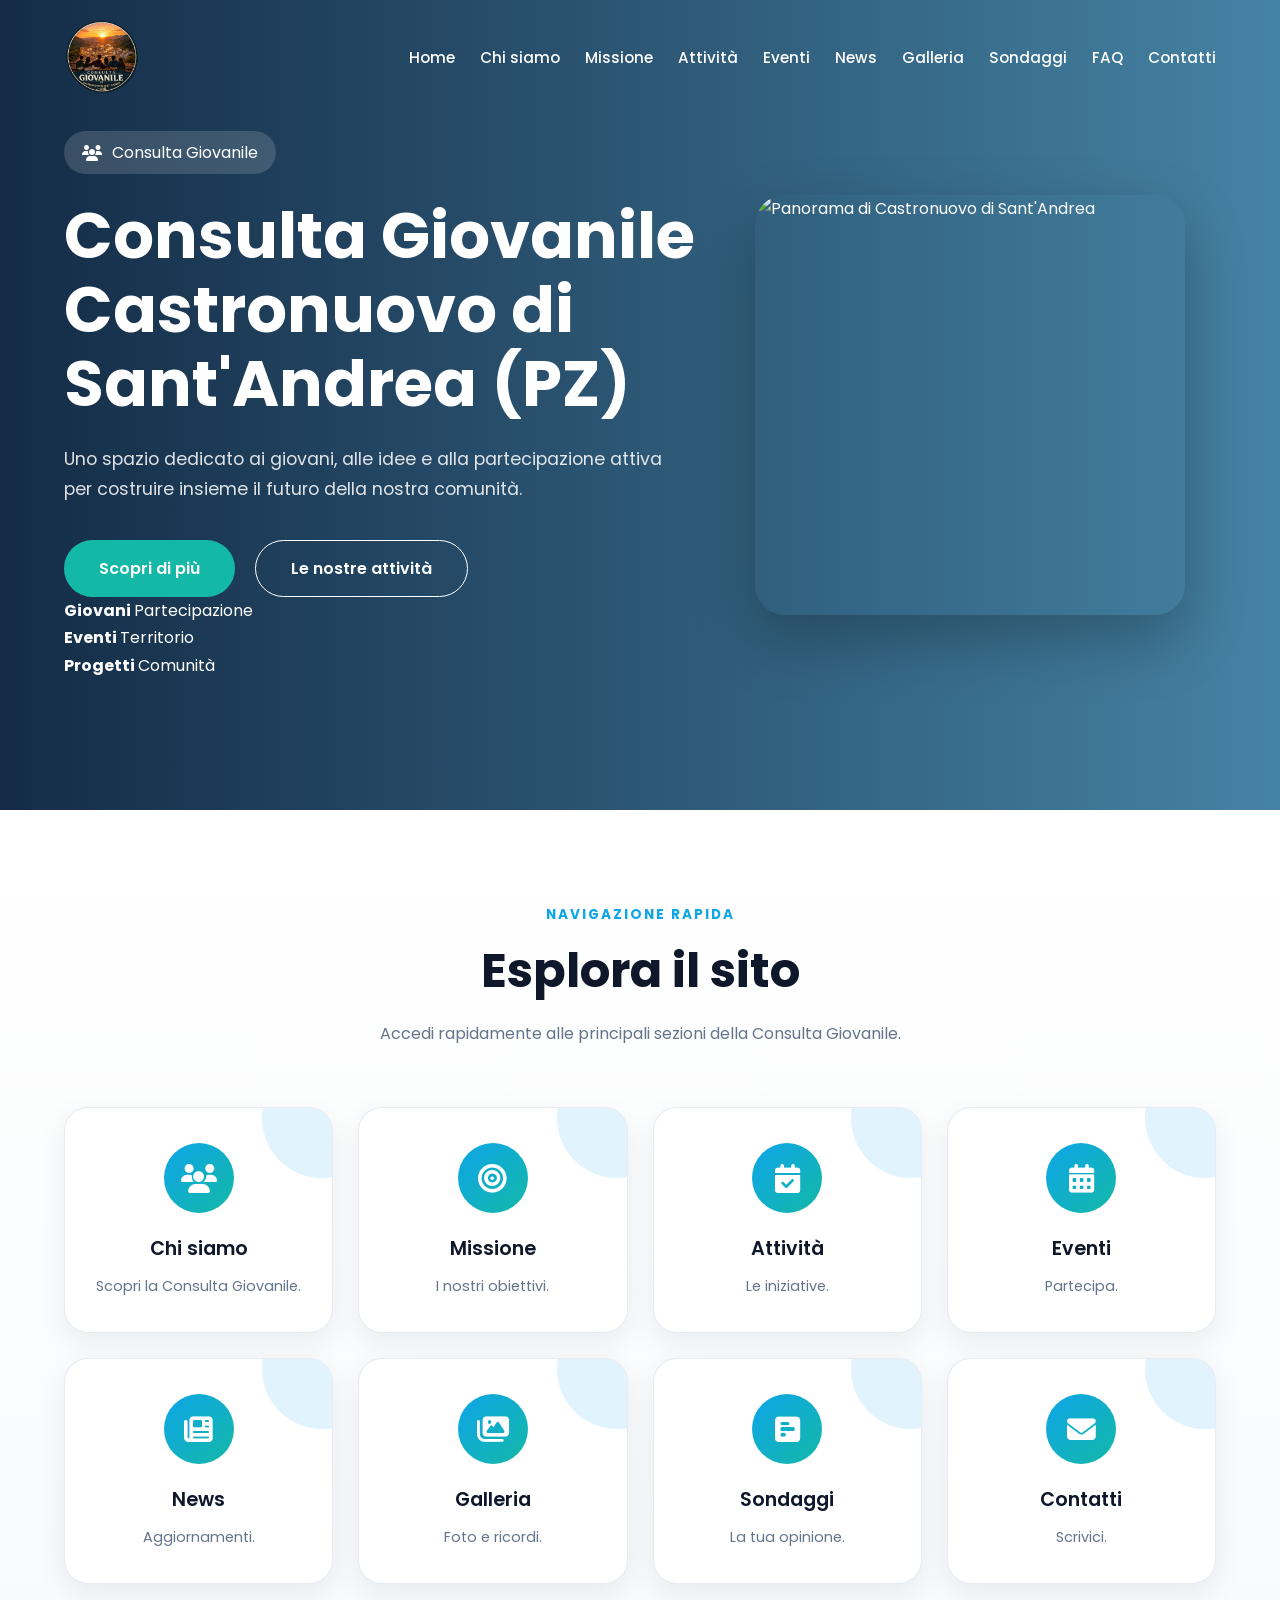
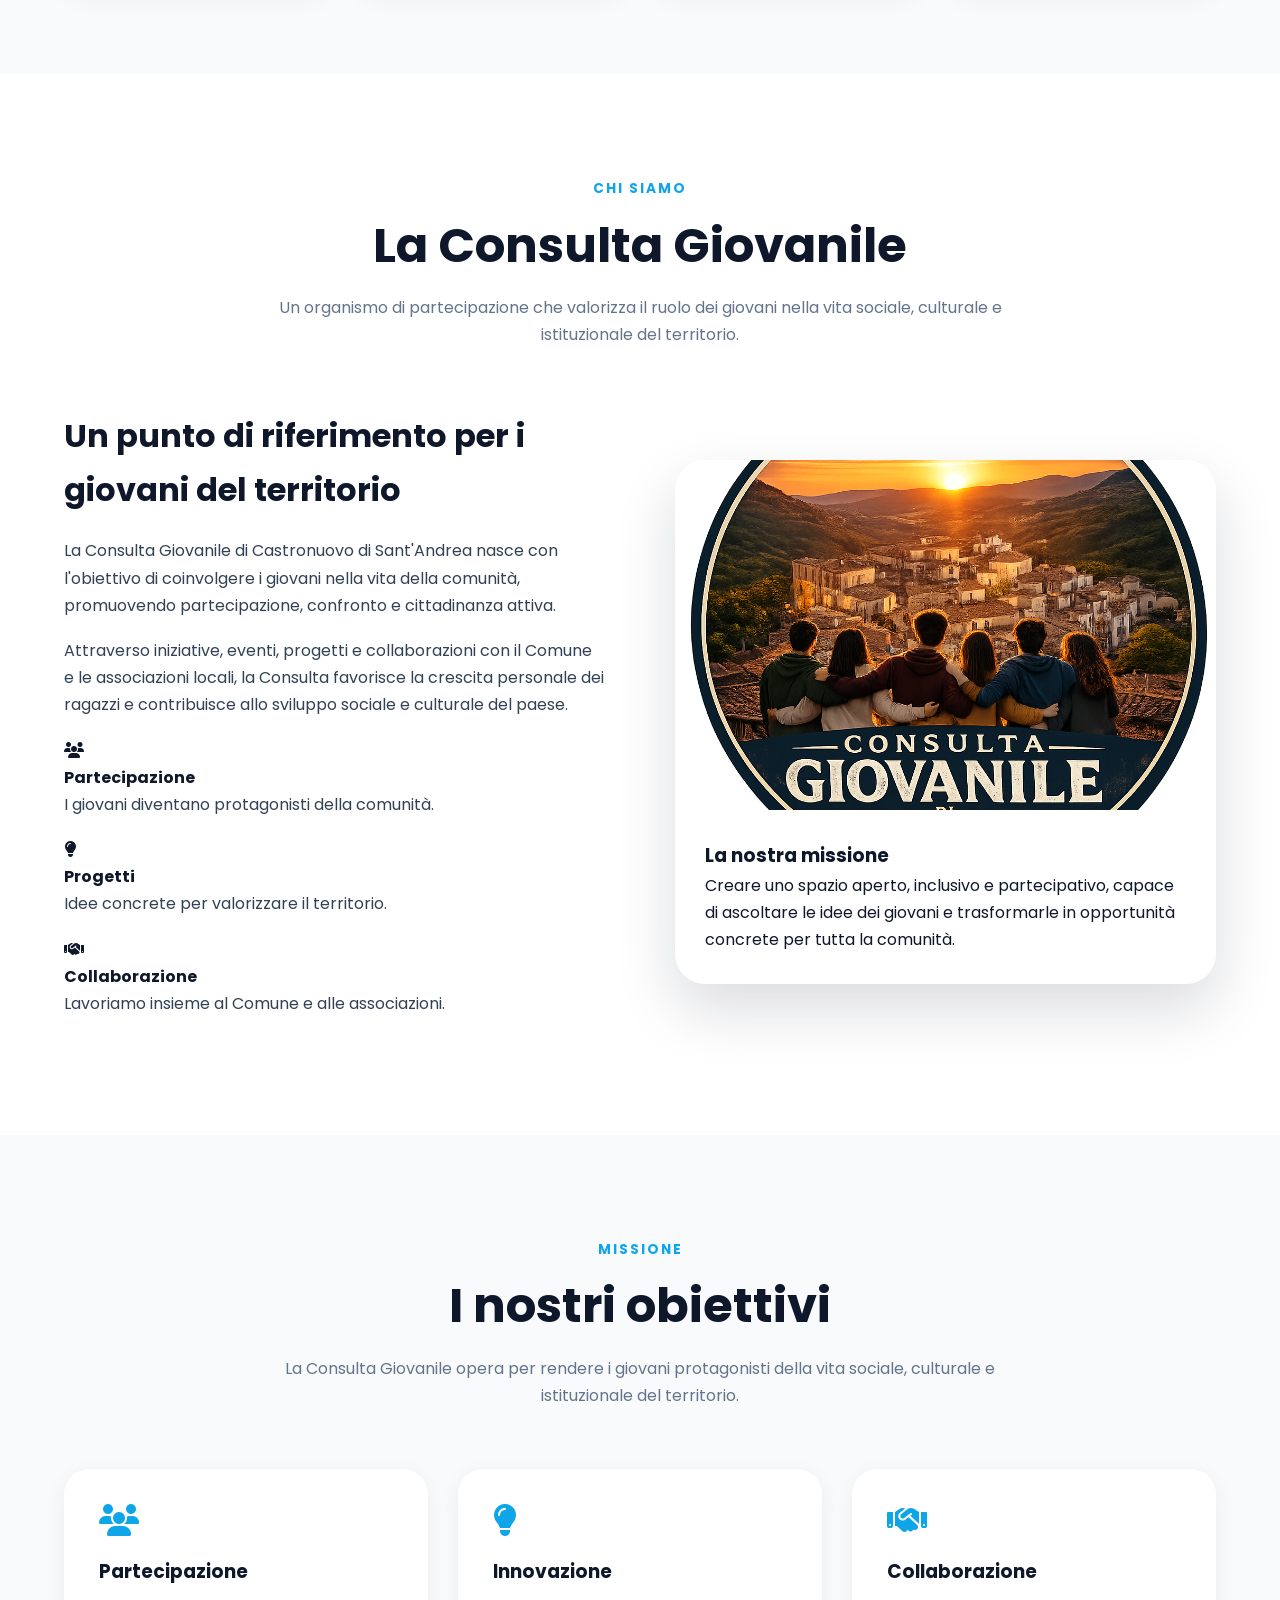
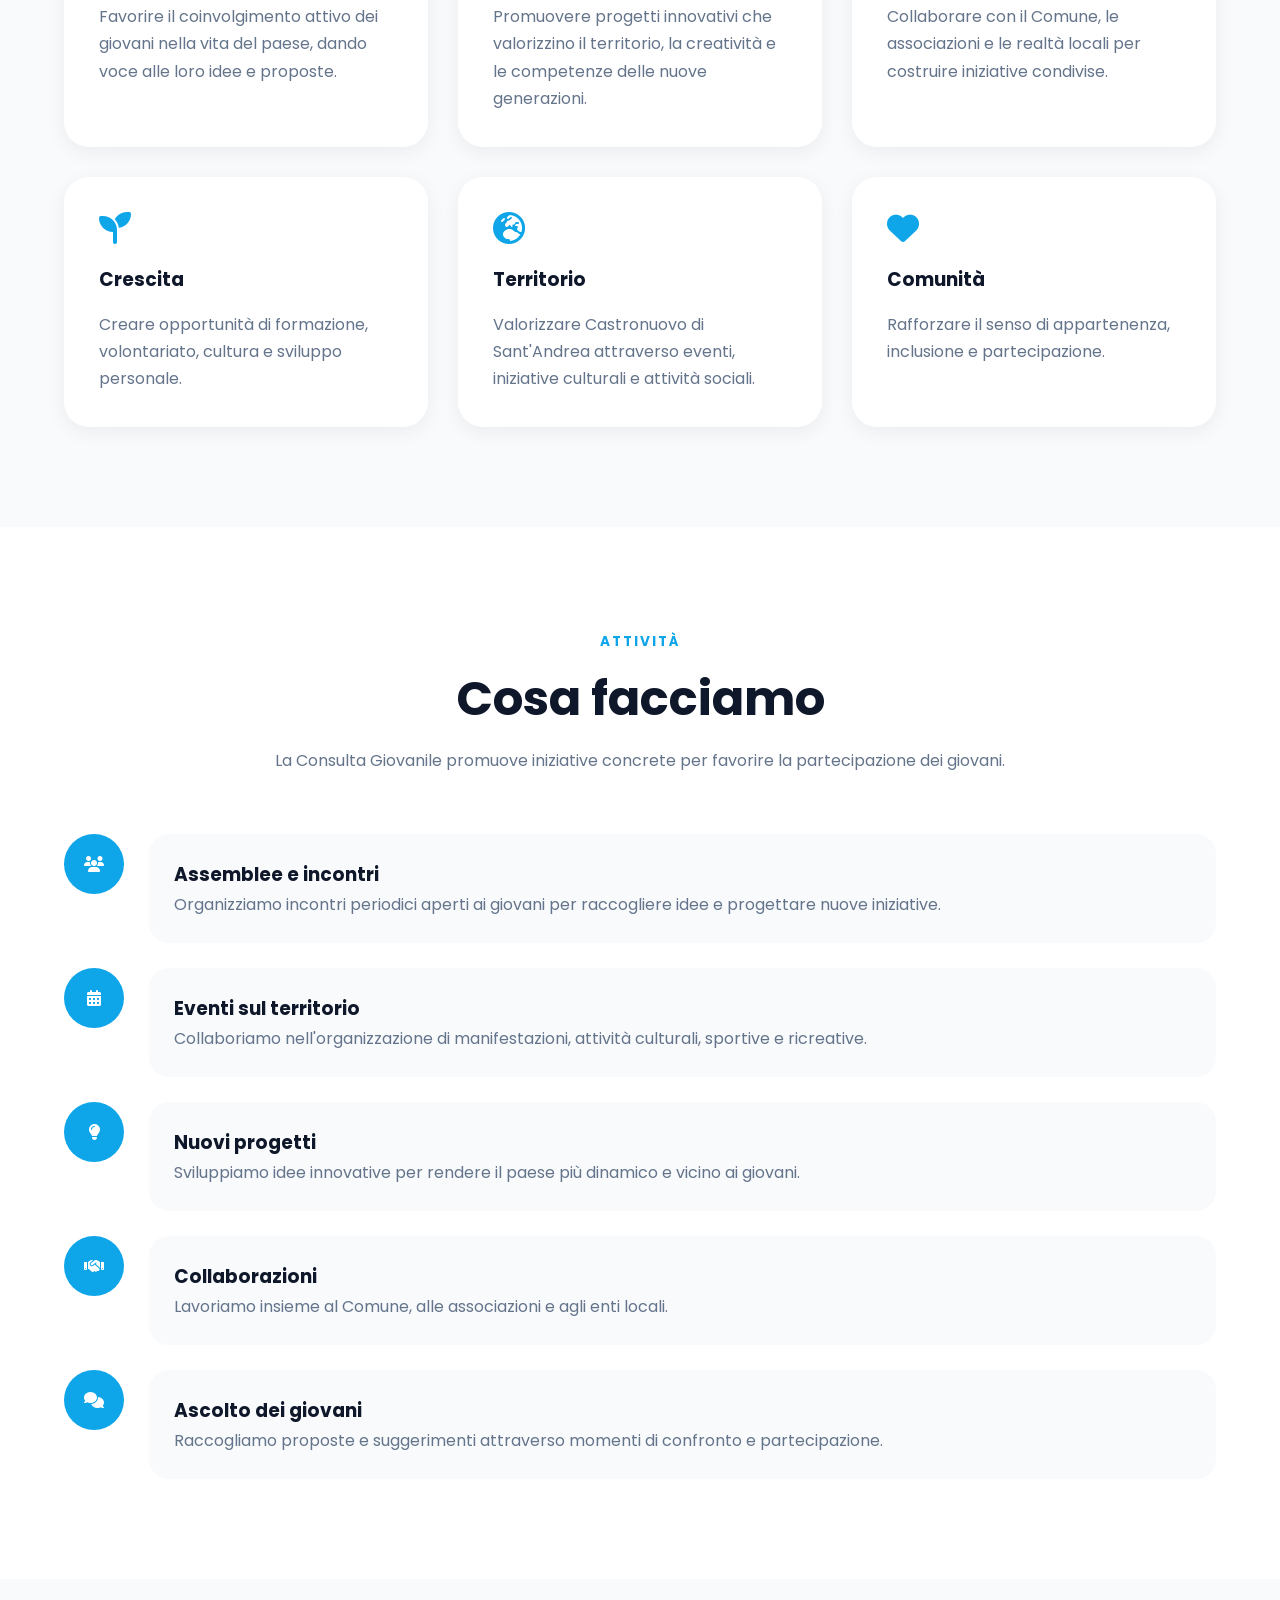
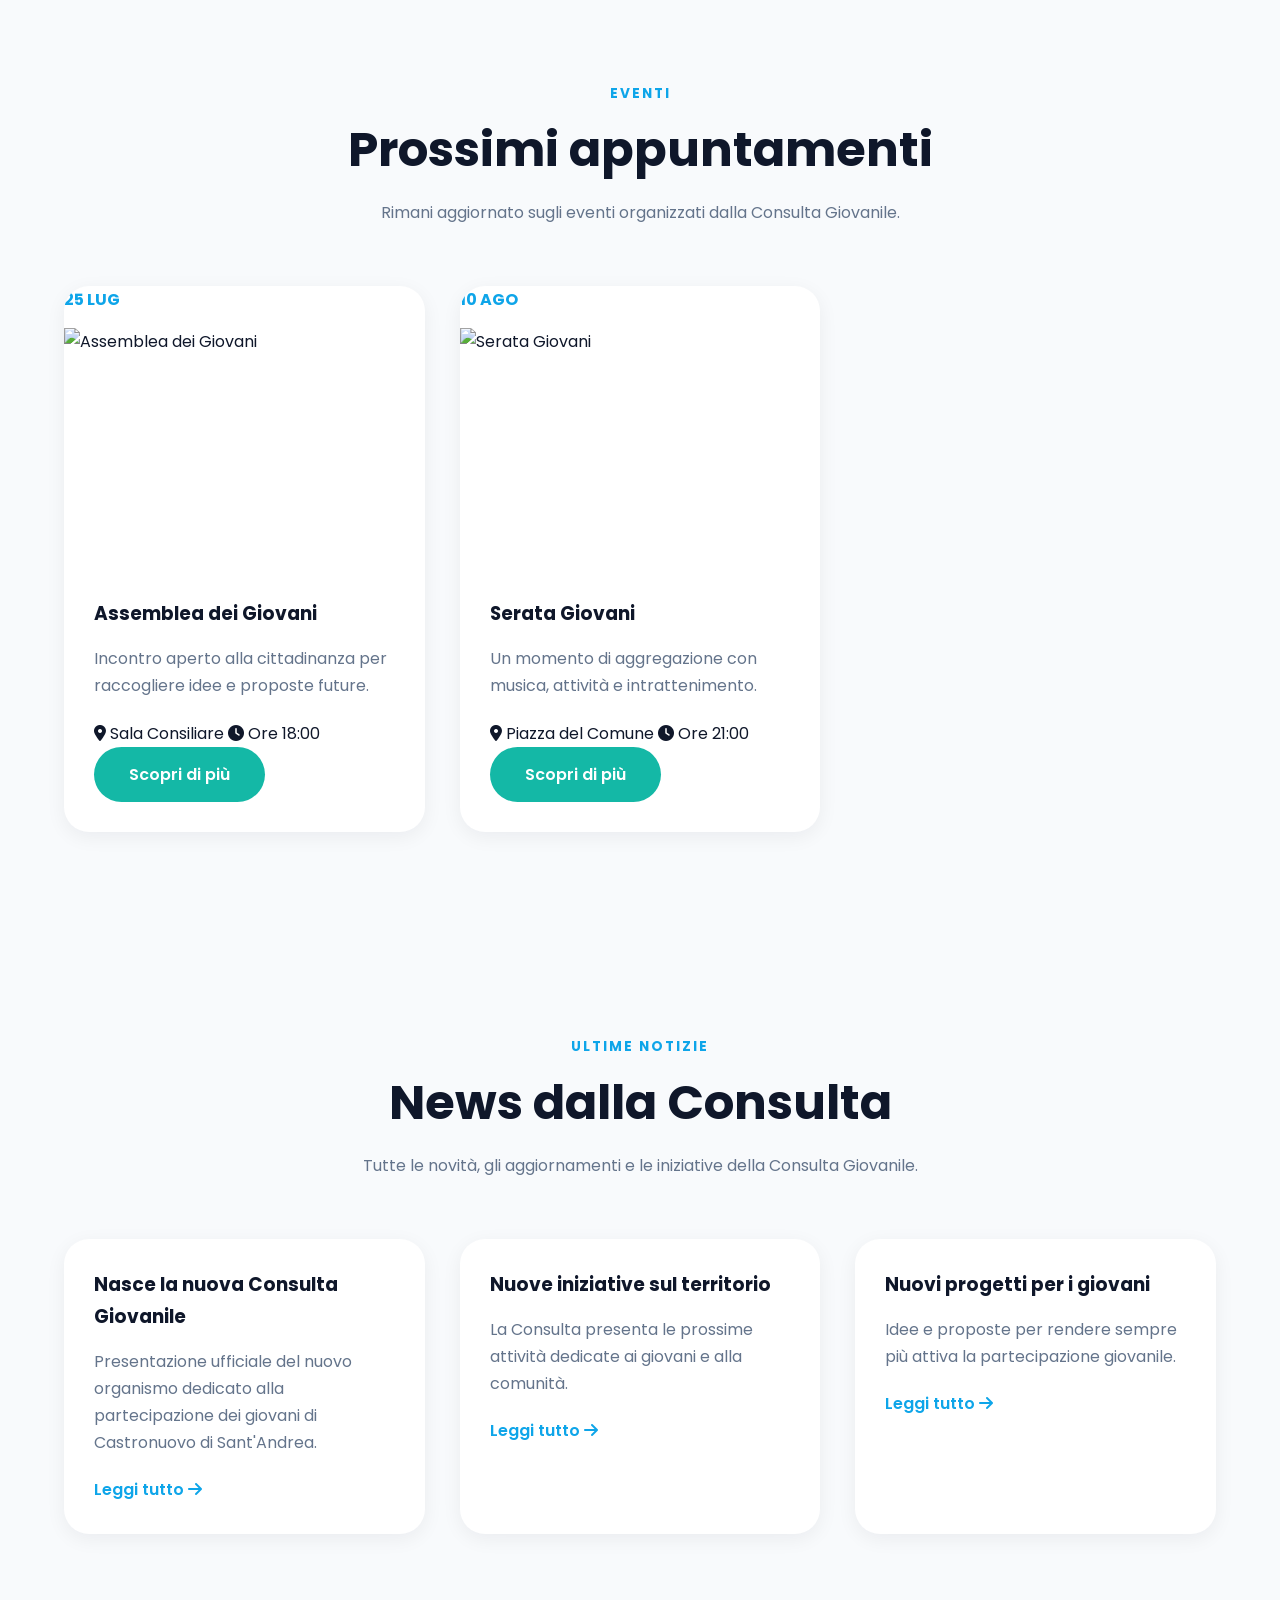
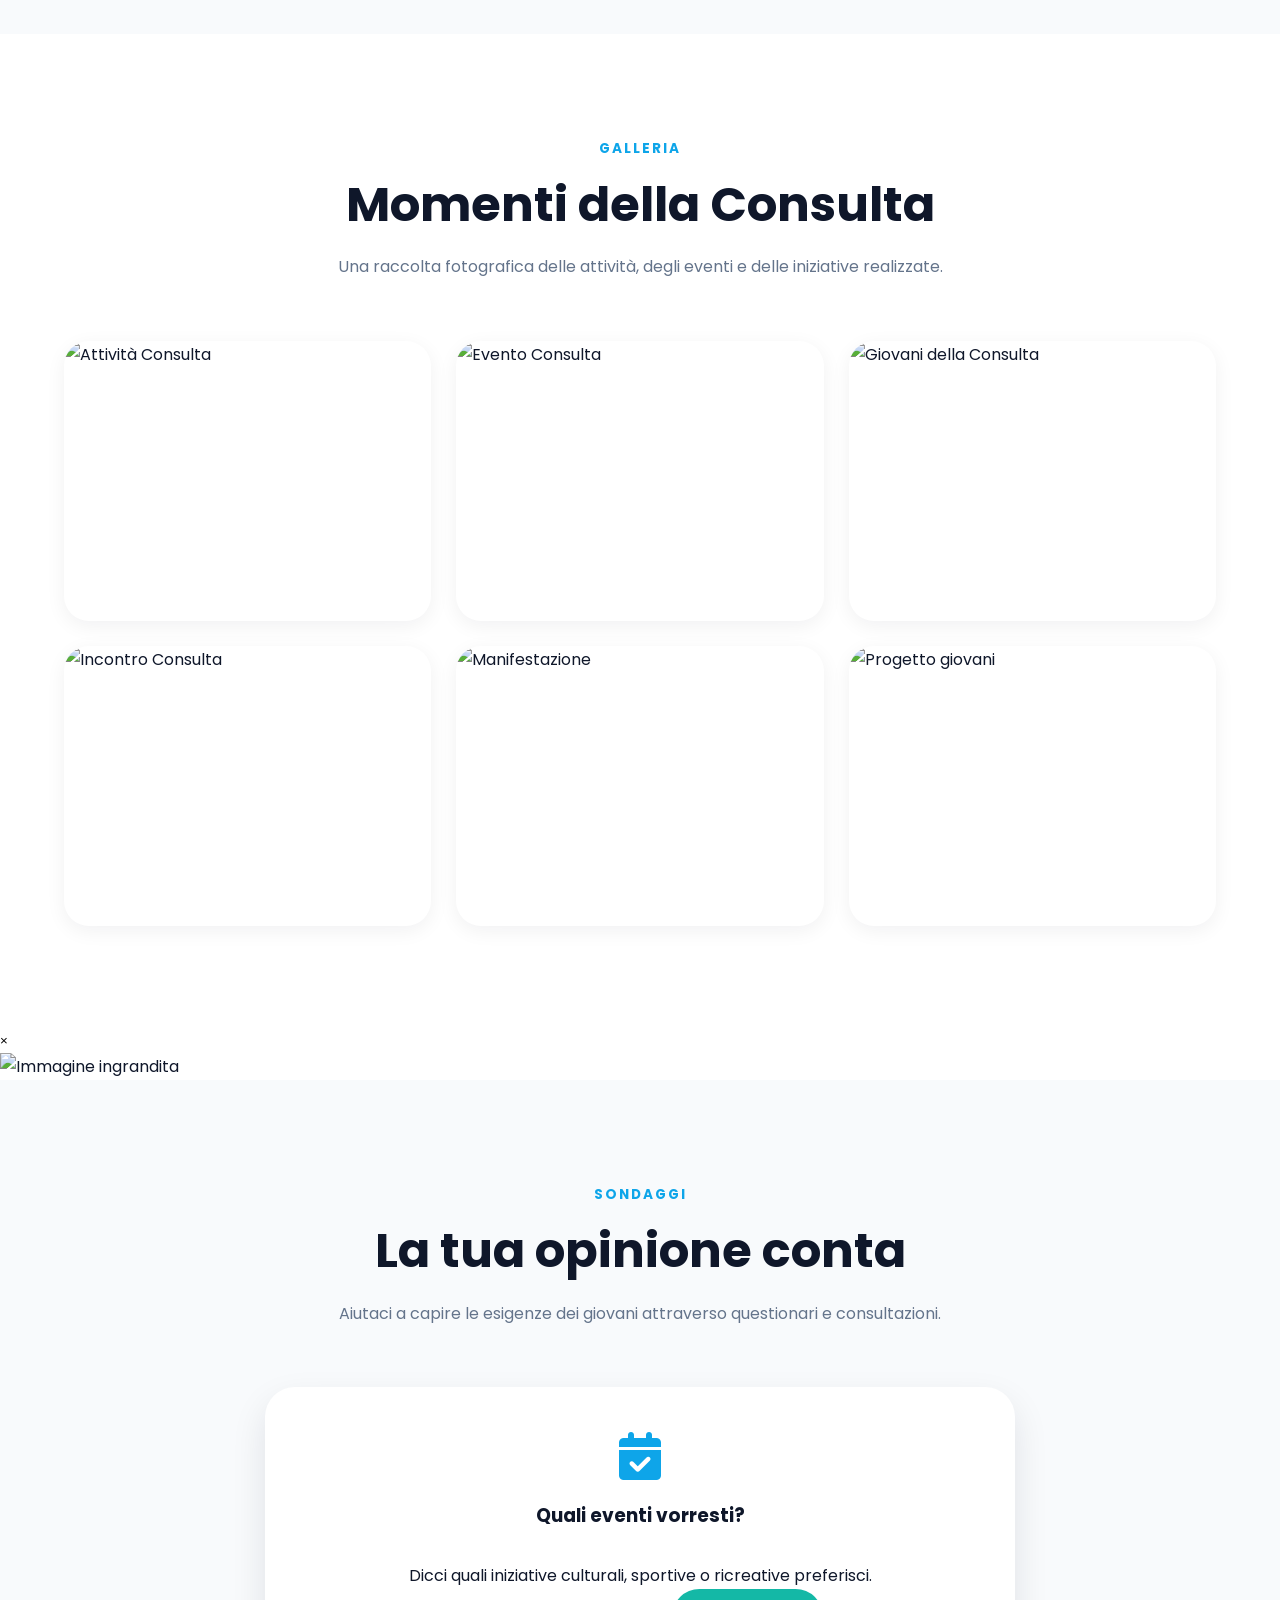
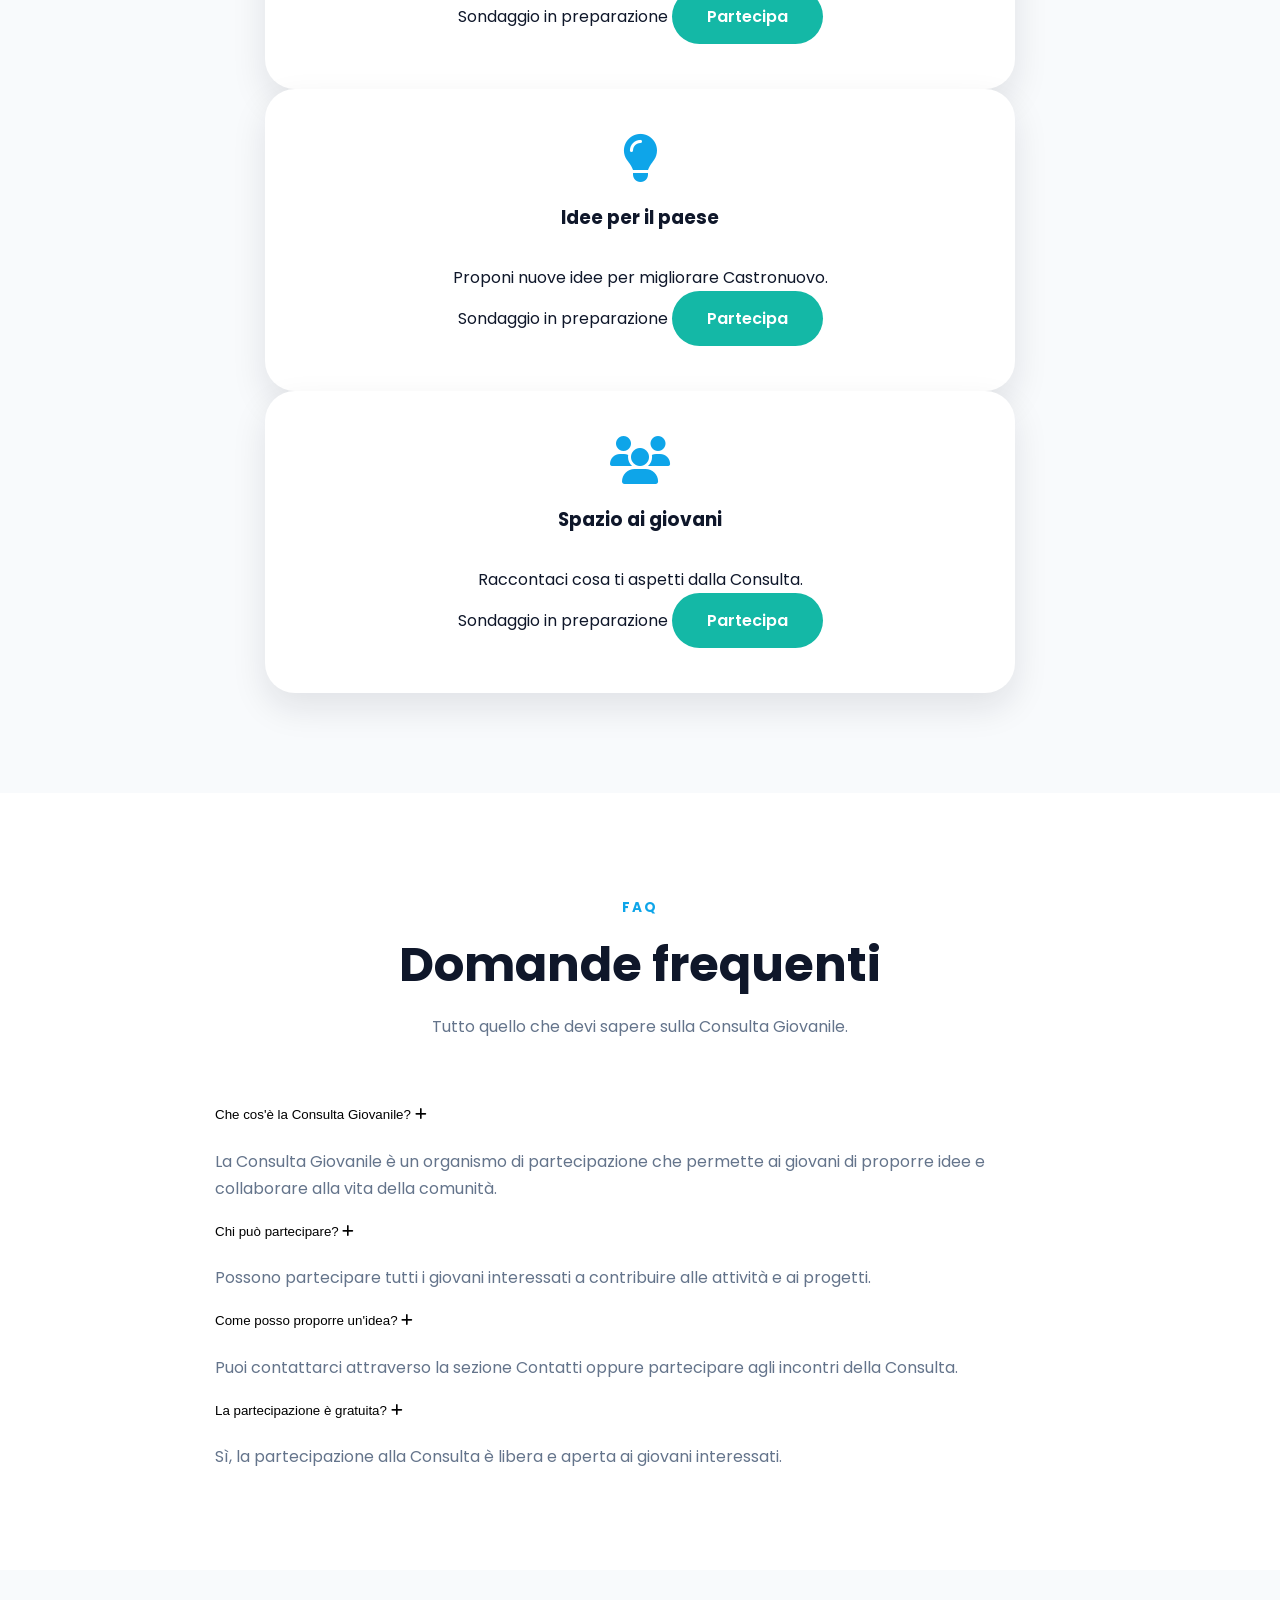
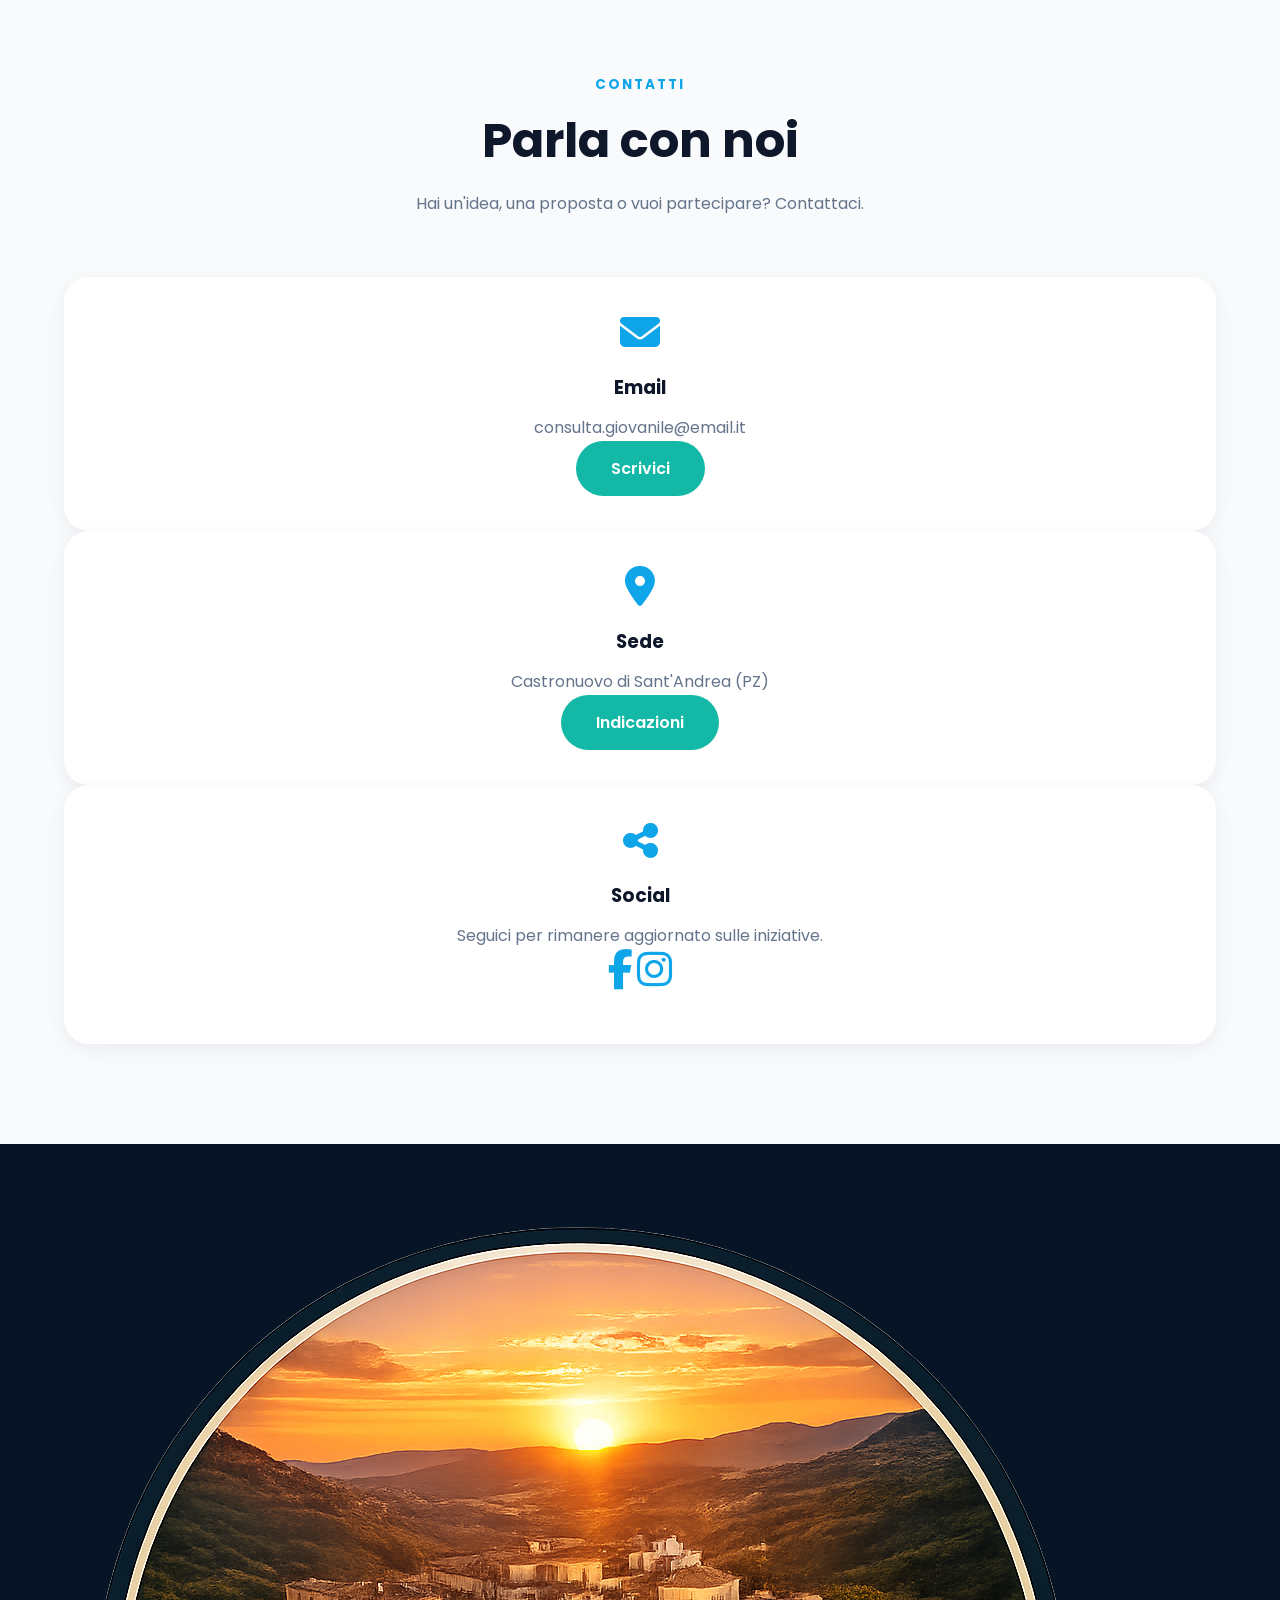
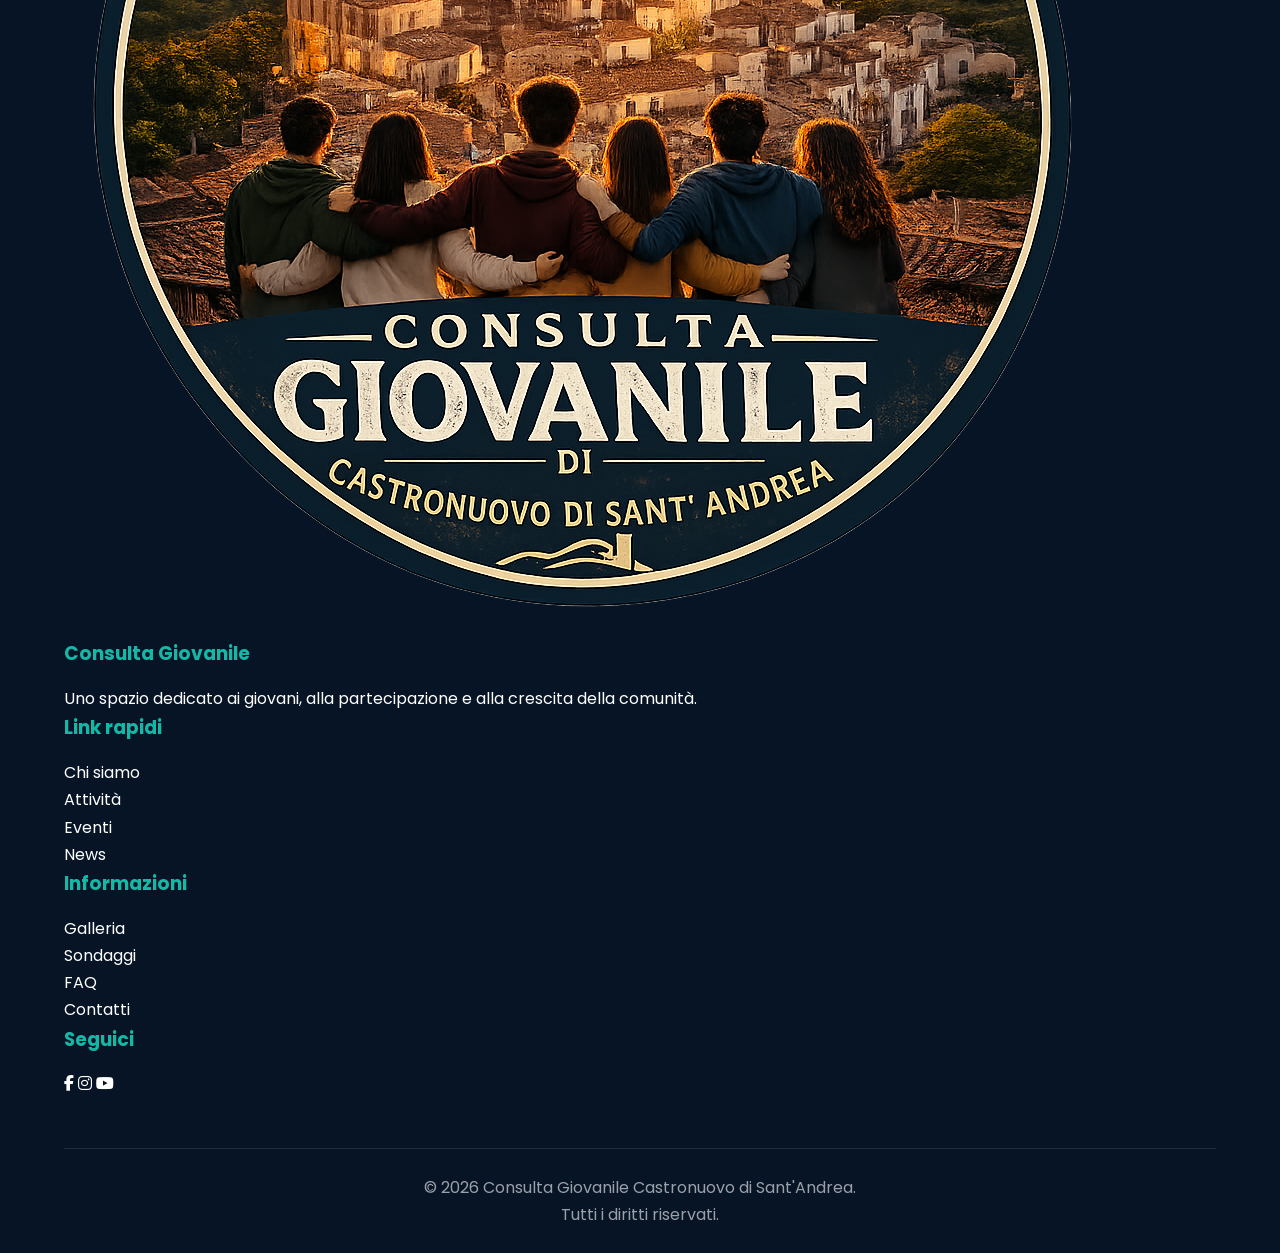
==== commit dcad9c10: "Update index.html" ====
--- a/index.html
+++ b/index.html
@@ -2729,76 +2729,6 @@
 
 
 
-<!-- ======================================================
-     COOKIE BANNER GDPR
-====================================================== -->
-
-
-<div id="cookieBanner"
-class="cookie-banner">
-
-
-<div class="cookie-content">
-
-
-<h3>
-Privacy e Cookie
-</h3>
-
-
-<p>
-
-Questo sito utilizza cookie tecnici necessari
-al corretto funzionamento.
-Eventuali servizi esterni saranno caricati
-solo previo consenso.
-
-</p>
-
-
-
-<div class="cookie-buttons">
-
-
-<button id="acceptCookies"
-class="btn btn-primary">
-
-Accetta
-
-</button>
-
-
-
-<button id="rejectCookies"
-class="btn btn-outline">
-
-Rifiuta
-
-</button>
-
-
-
-<button id="preferencesCookies"
-class="btn btn-outline">
-
-Preferenze
-
-</button>
-
-
-</div>
-
-
-</div>
-
-
-</div>
-
-
-
-
-
-
 
 
 
--- a/style.css
+++ b/style.css
@@ -1890,3 +1890,194 @@
     transform:translateY(-9px) rotate(-45deg);
 
 }
+/* =======================================================
+   ACCESSO RAPIDO - RESTYLING
+======================================================= */
+
+.quick-links {
+
+    padding:90px 0;
+
+    background:
+    linear-gradient(
+        180deg,
+        #ffffff,
+        #f8fafc
+    );
+
+}
+
+
+.quick-grid {
+
+    display:grid;
+
+    grid-template-columns:
+    repeat(4,1fr);
+
+    gap:25px;
+
+    margin-top:45px;
+
+}
+
+
+.quick-card {
+
+    position:relative;
+
+    background:white;
+
+    padding:35px 25px;
+
+    border-radius:24px;
+
+    text-align:center;
+
+    color:var(--black);
+
+    box-shadow:
+    0 10px 30px rgba(15,23,42,.07);
+
+    border:
+    1px solid rgba(226,232,240,.8);
+
+    transition:
+    .35s ease;
+
+    overflow:hidden;
+
+}
+
+
+/* effetto luce */
+
+.quick-card::before {
+
+    content:"";
+
+    position:absolute;
+
+    width:120px;
+
+    height:120px;
+
+    background:
+    rgba(14,165,233,.12);
+
+    border-radius:50%;
+
+    top:-50px;
+
+    right:-50px;
+
+}
+
+
+
+/* Hover */
+
+.quick-card:hover {
+
+    transform:
+    translateY(-10px);
+
+    box-shadow:
+    0 25px 50px rgba(15,23,42,.12);
+
+}
+
+
+
+/* Icona */
+
+.quick-card i {
+
+    position:relative;
+
+    width:70px;
+
+    height:70px;
+
+    display:flex;
+
+    align-items:center;
+
+    justify-content:center;
+
+    margin:
+    0 auto 20px;
+
+    border-radius:50%;
+
+    background:
+    linear-gradient(
+        135deg,
+        var(--secondary-color),
+        var(--accent-color)
+    );
+
+    color:white;
+
+    font-size:1.8rem;
+
+}
+
+
+
+/* Titolo */
+
+.quick-card h3 {
+
+    font-size:1.2rem;
+
+    margin-bottom:10px;
+
+    font-weight:600;
+
+}
+
+
+
+/* Descrizione */
+
+.quick-card p {
+
+    color:
+    var(--gray-500);
+
+    font-size:.9rem;
+
+    line-height:1.5;
+
+}
+
+
+
+/* Tablet */
+
+@media(max-width:992px){
+
+    .quick-grid{
+
+        grid-template-columns:
+        repeat(2,1fr);
+
+    }
+
+}
+
+
+
+/* Smartphone */
+
+@media(max-width:600px){
+
+    .quick-grid{
+
+        grid-template-columns:
+        1fr;
+
+    }
+
+}
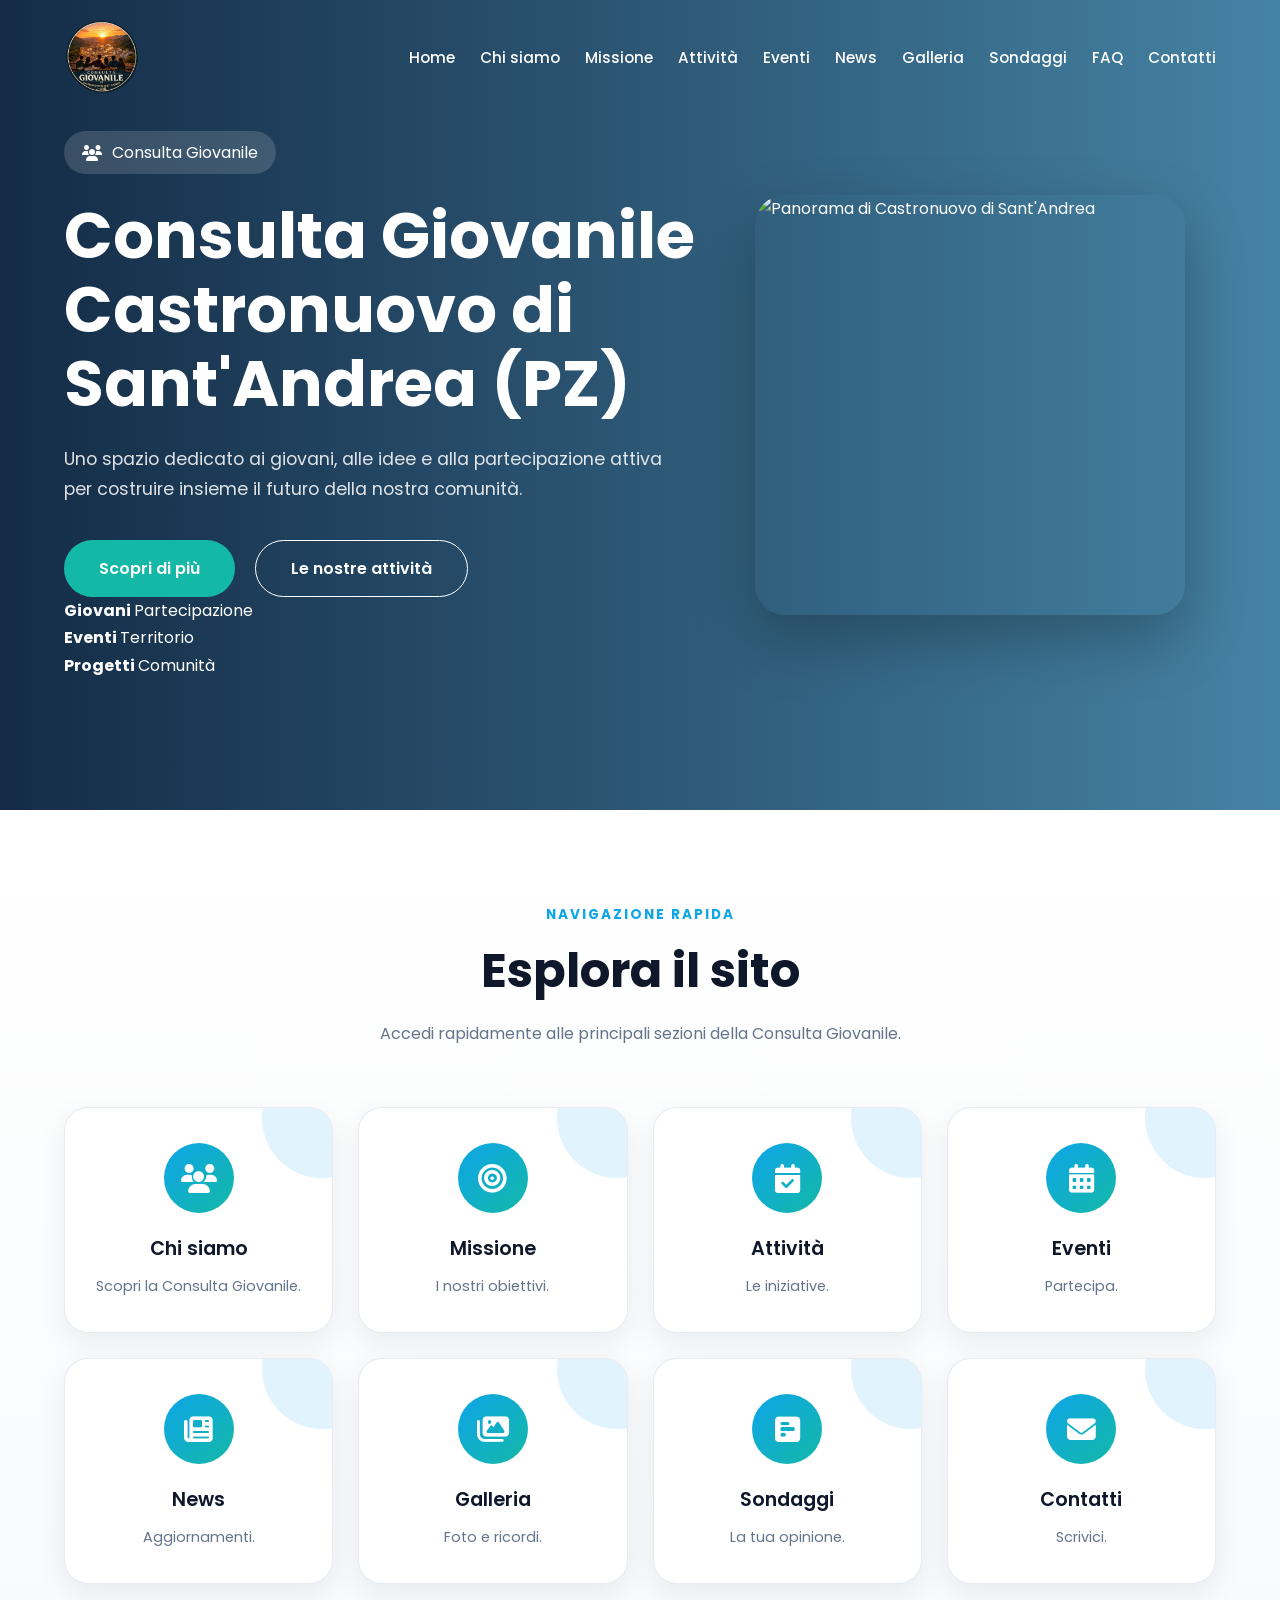
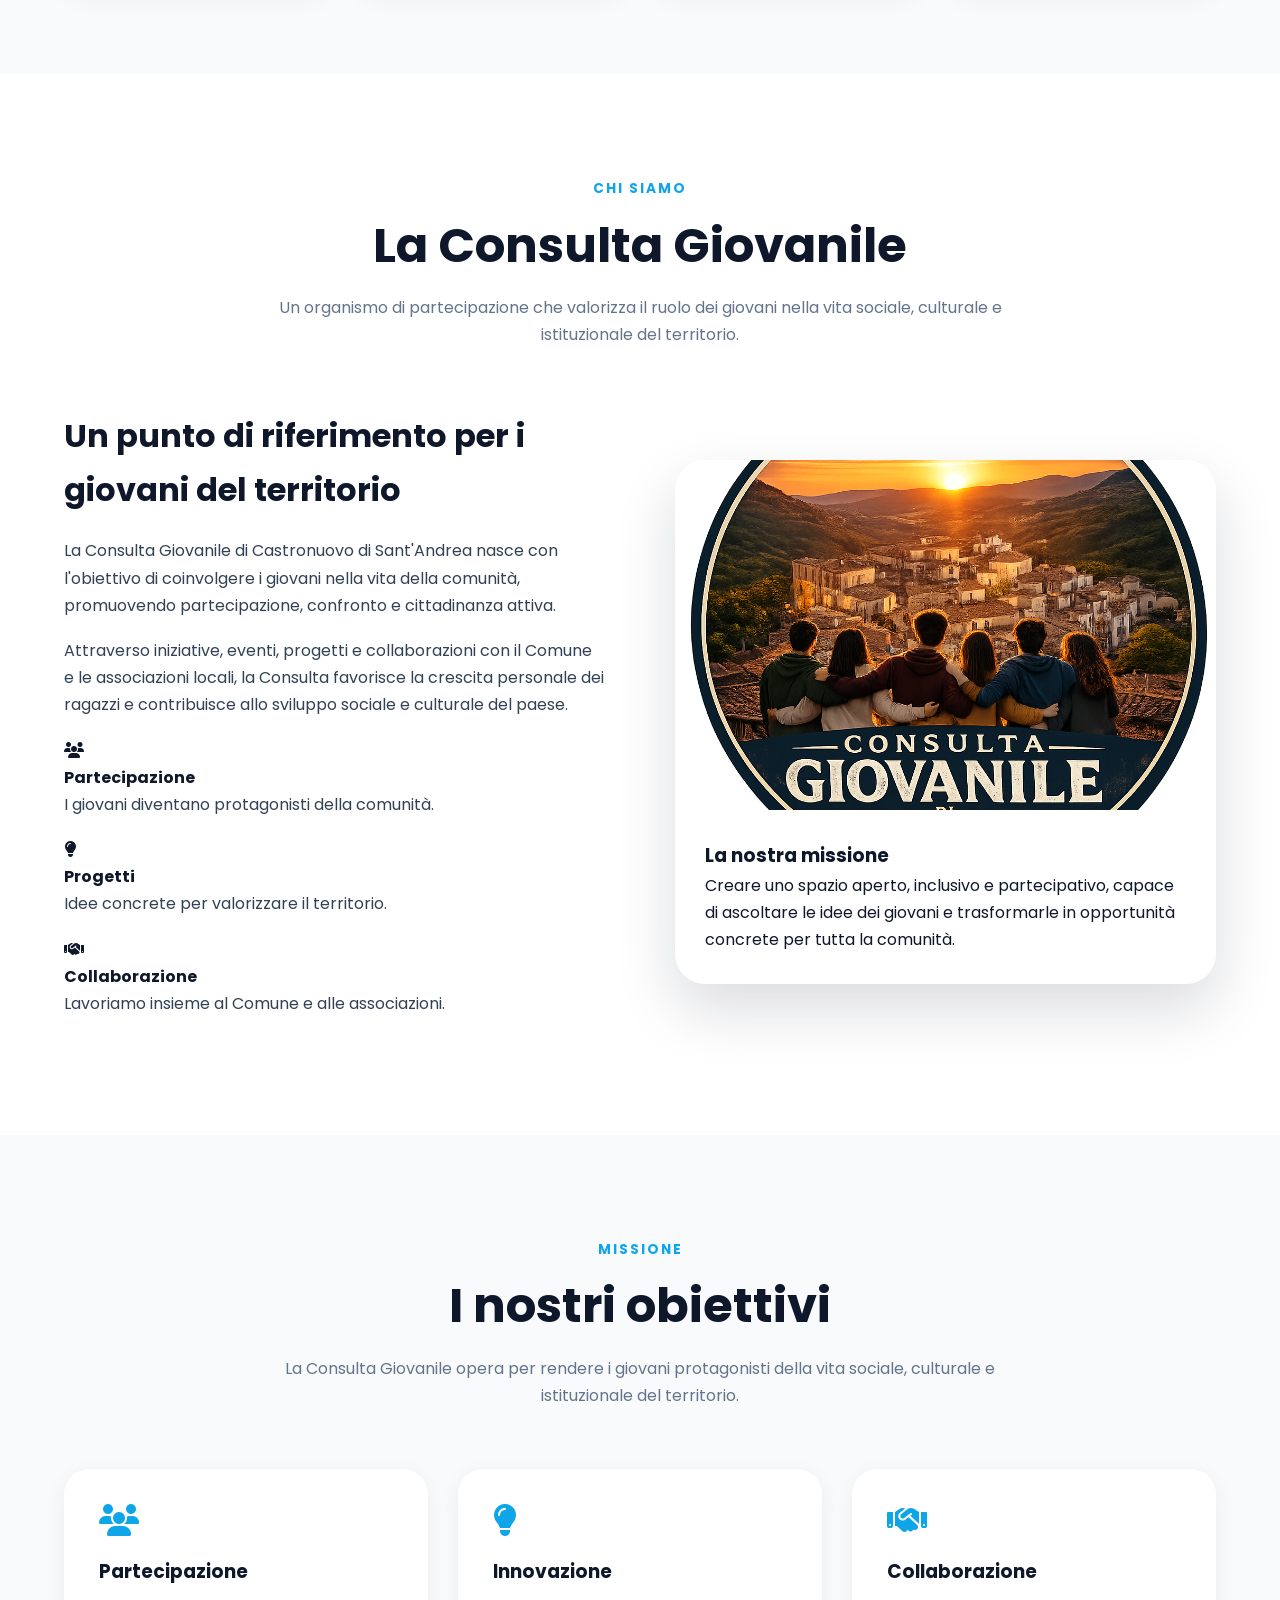
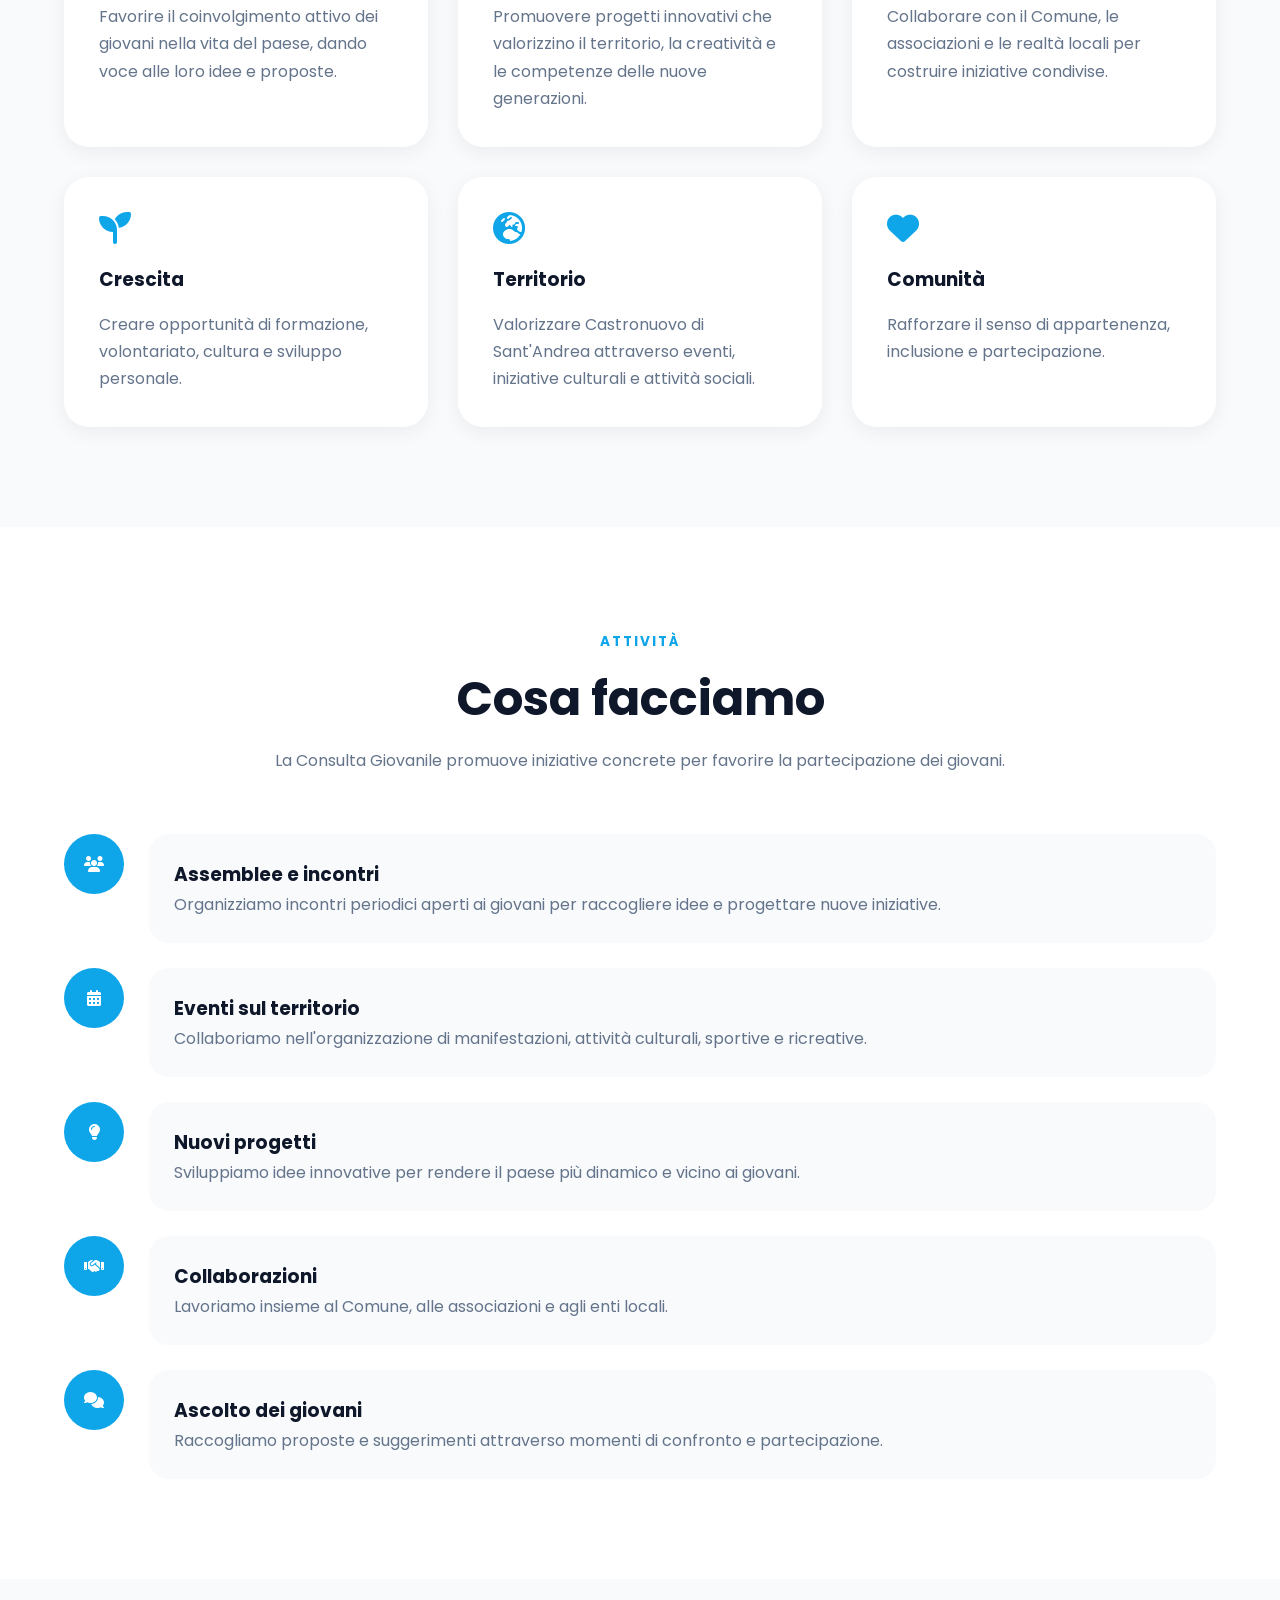
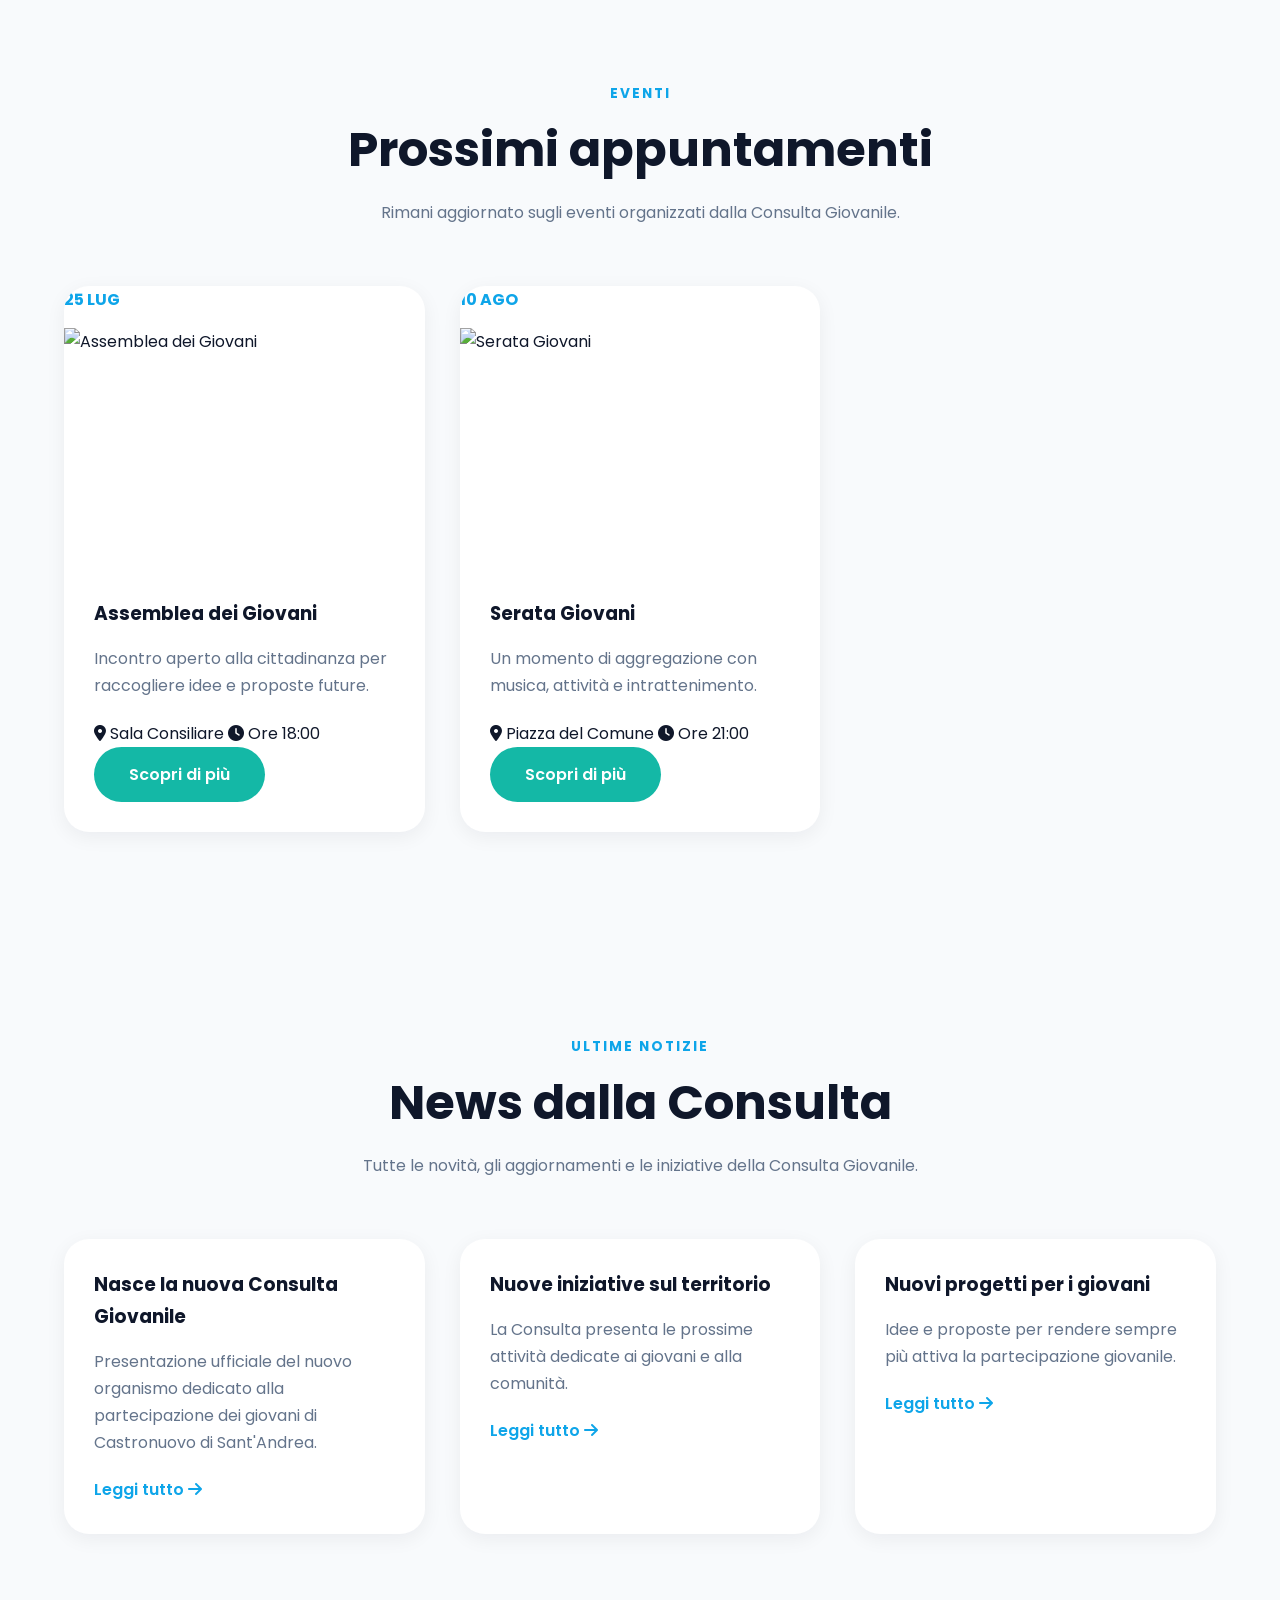
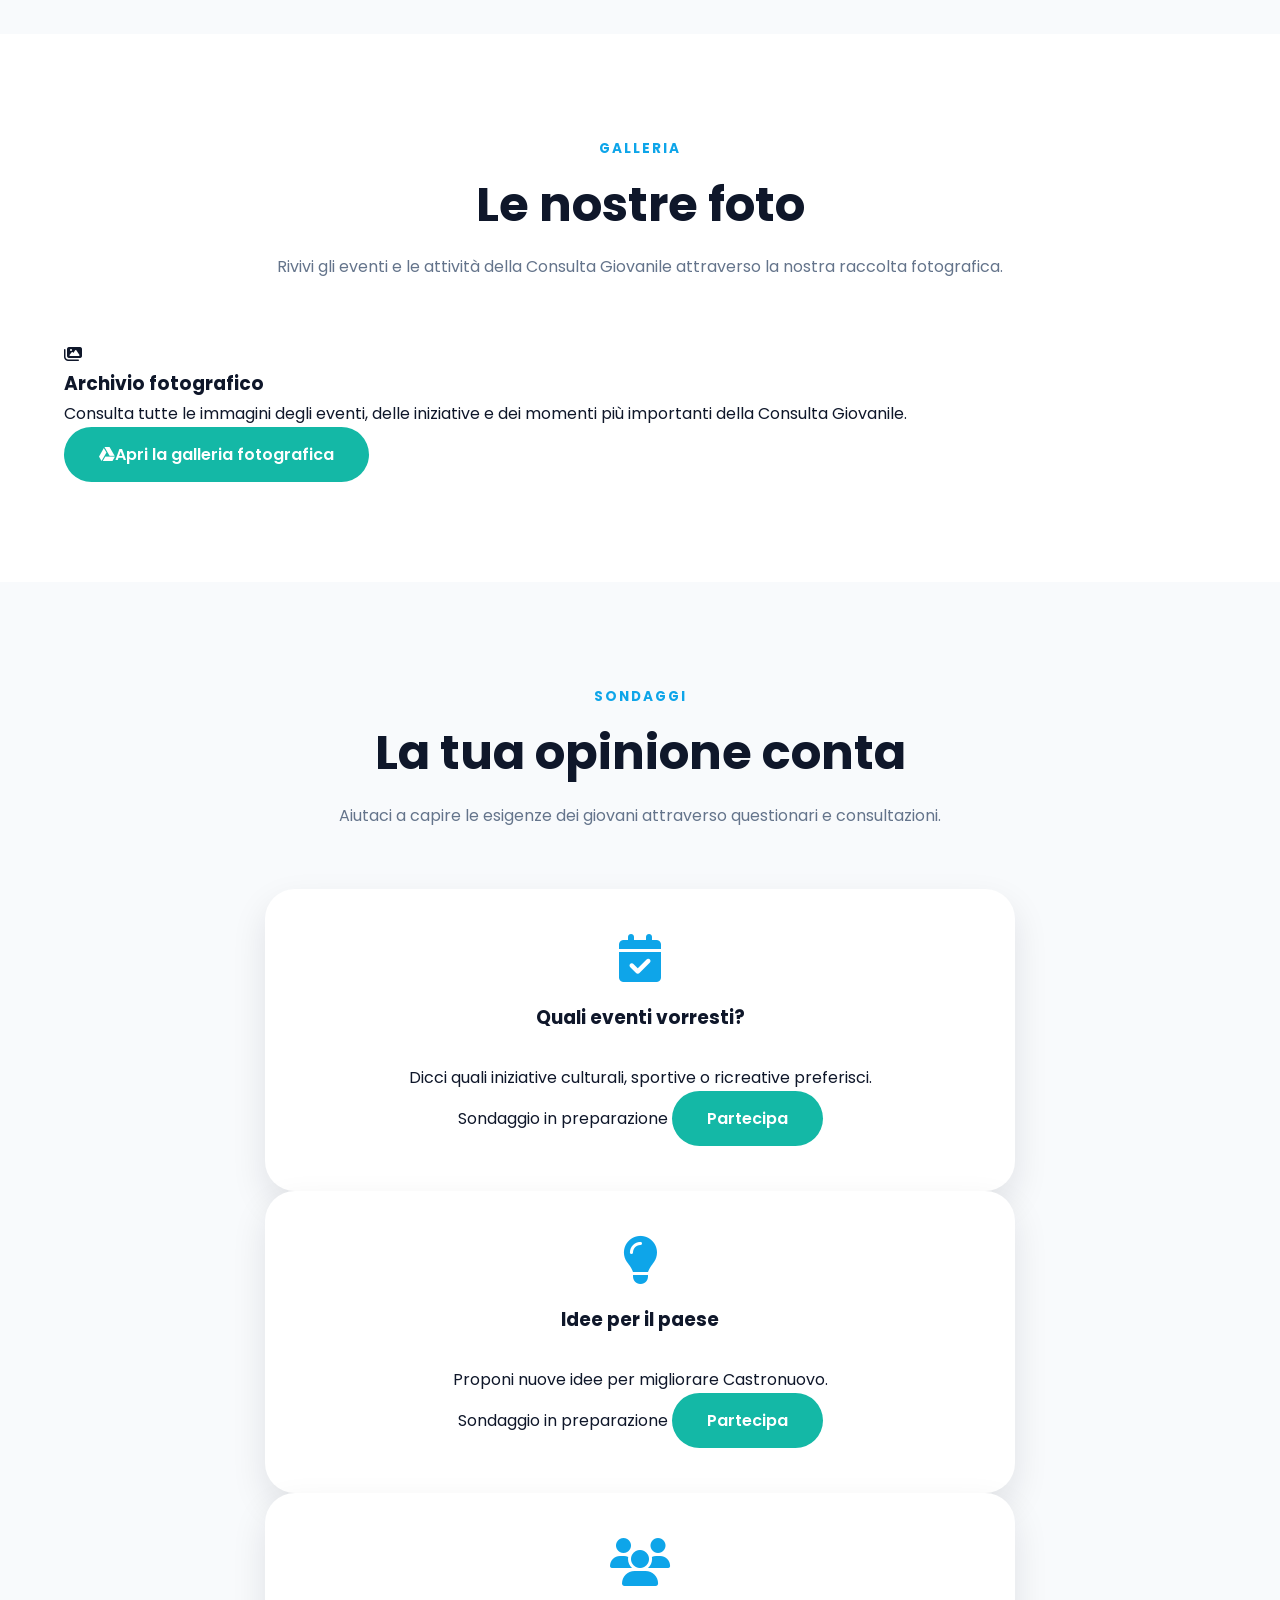
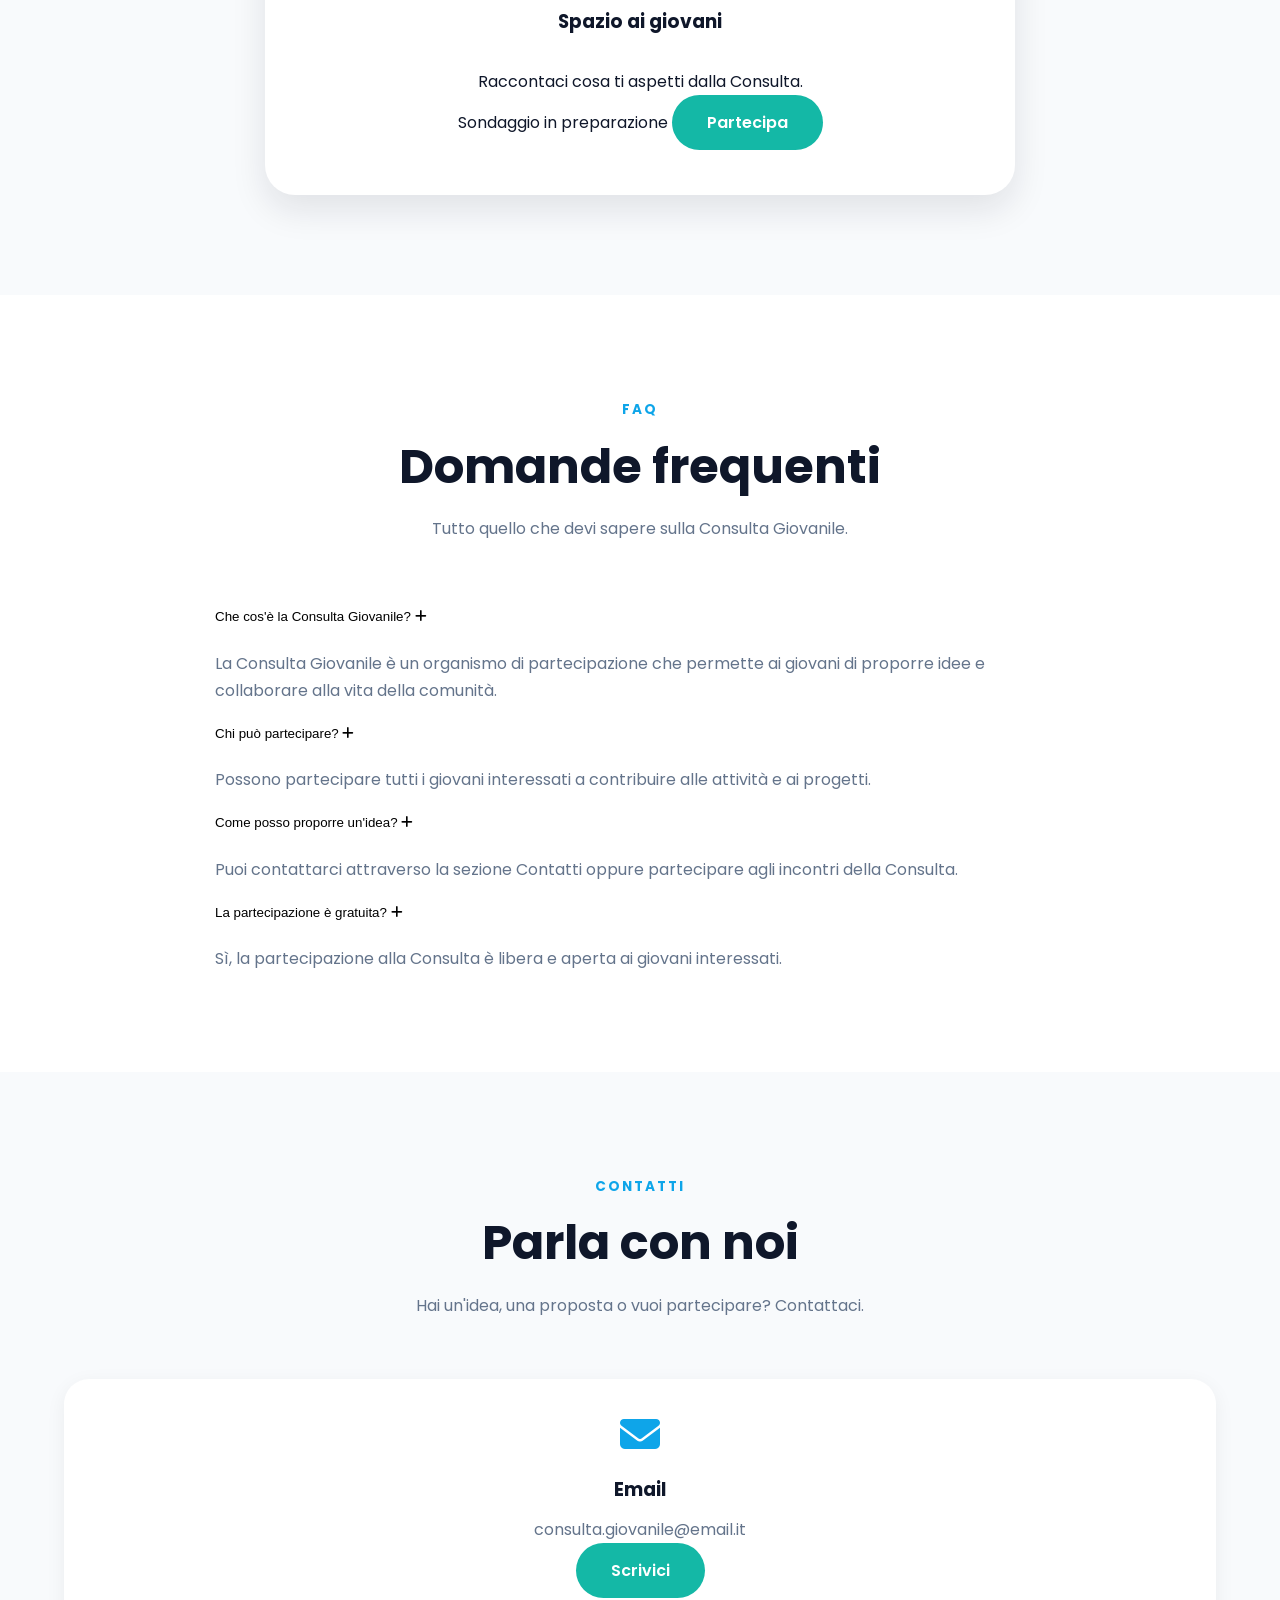
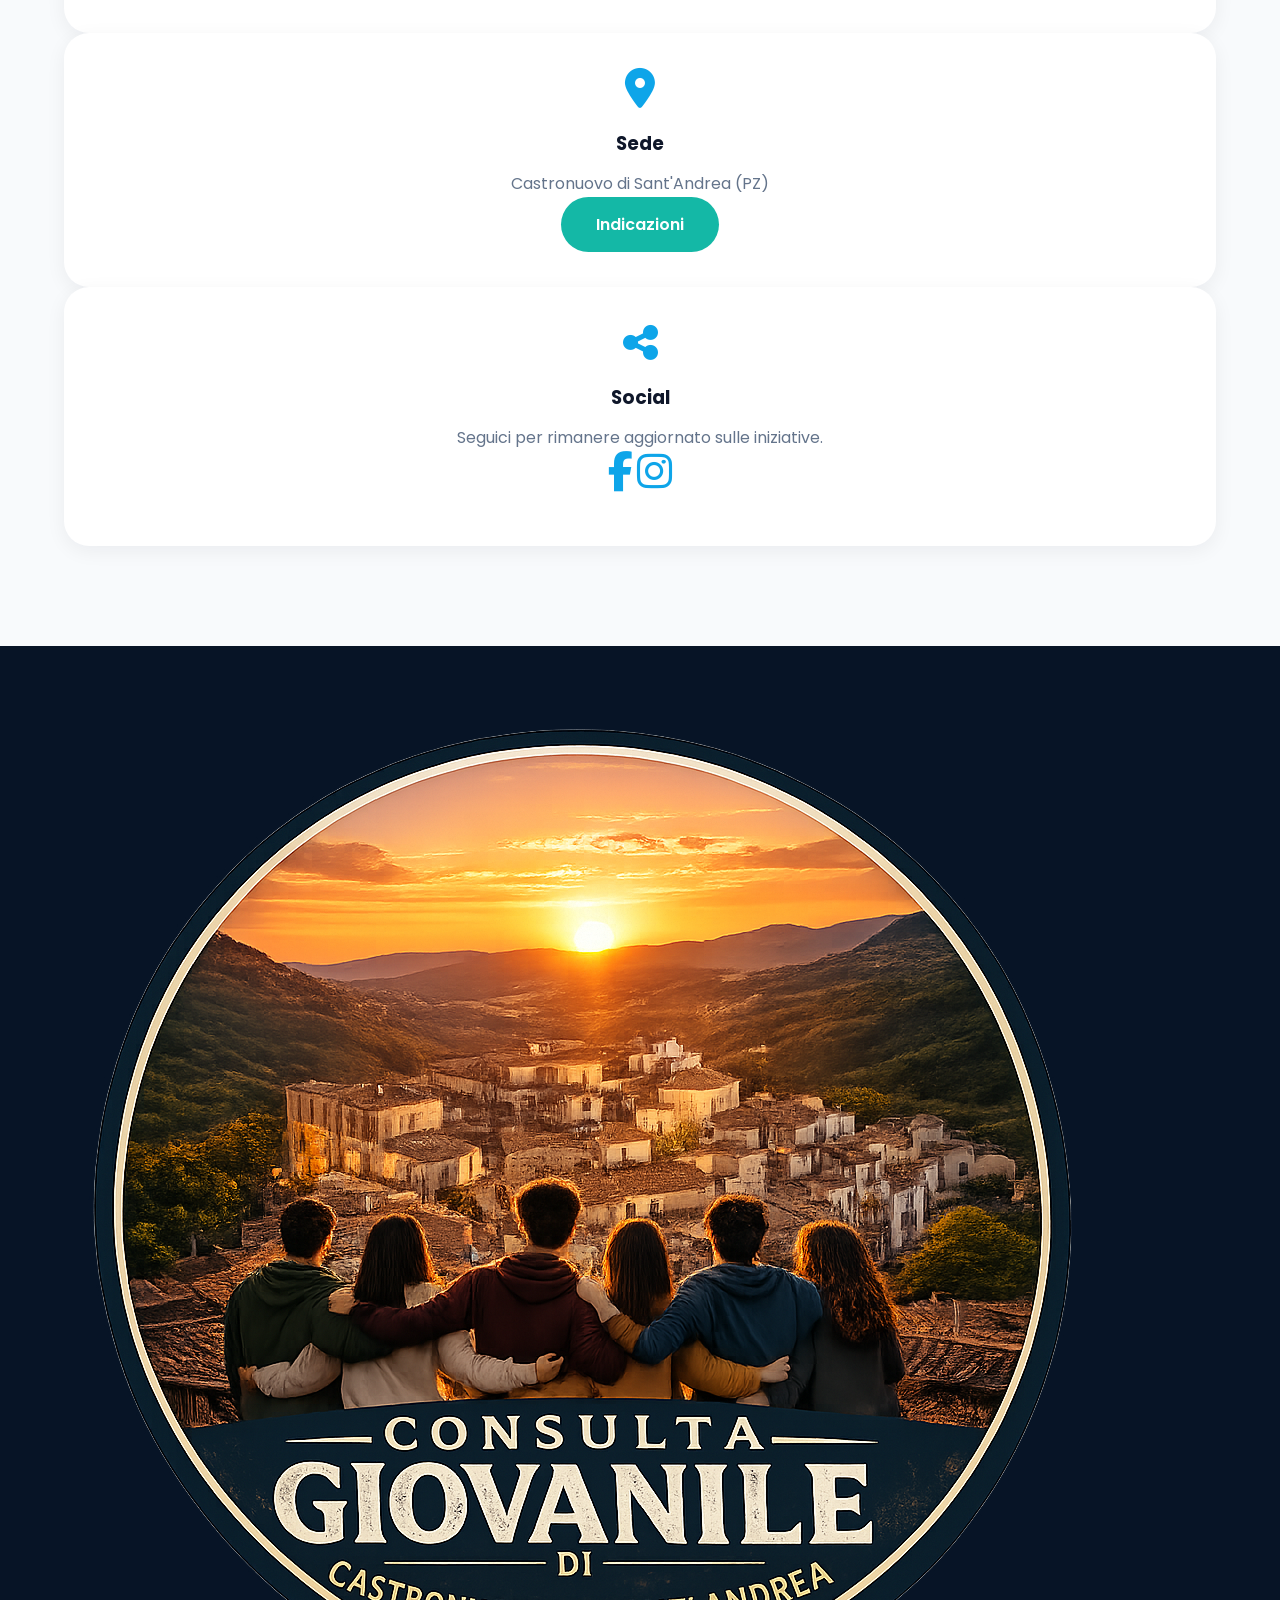
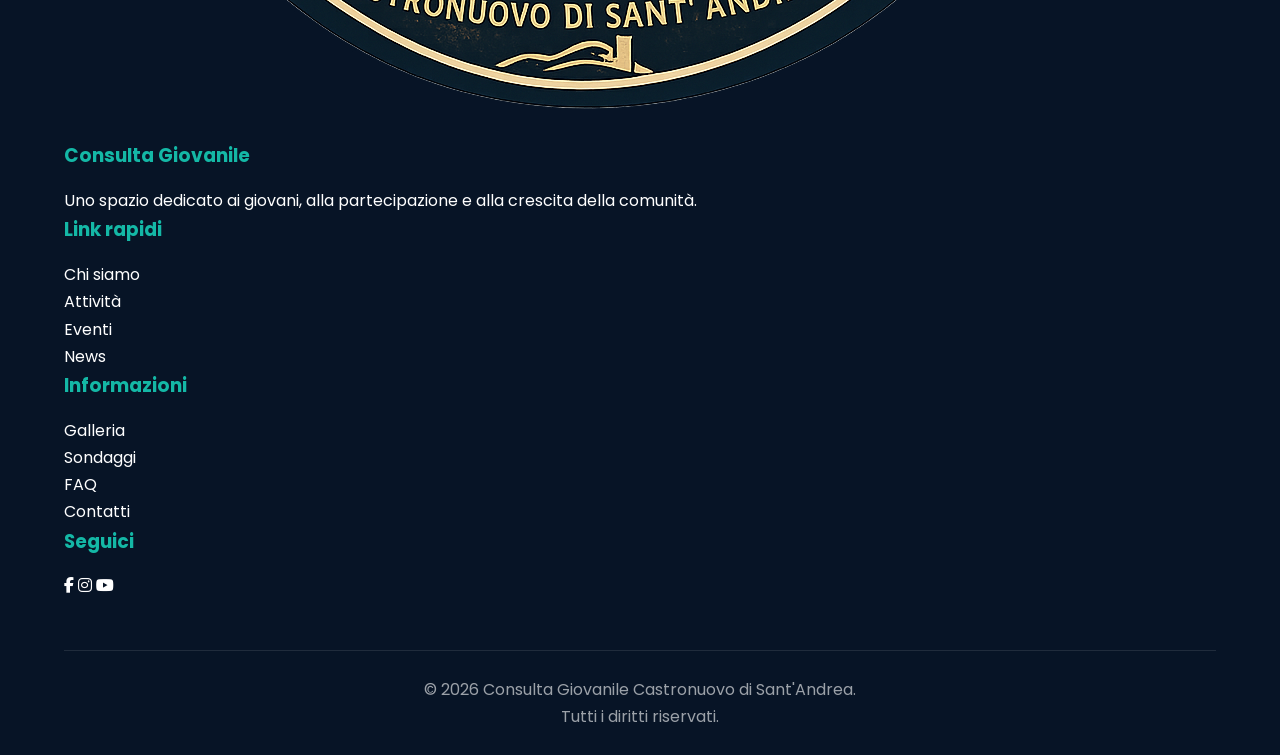
==== commit 4514f844: "Update index.html" ====
--- a/index.html
+++ b/index.html
@@ -1802,75 +1802,62 @@
      GALLERIA
 ====================================================== -->
 
-
-<section id="gallery"
-class="gallery section">
+<section id="gallery" class="gallery section">
 
 
 <div class="container">
 
 
 <div class="section-title">
-
 
 <span>
 Galleria
 </span>
 
-
 <h2>
-Momenti della Consulta
+Le nostre foto
 </h2>
 
-
-<p>
-
-Una raccolta fotografica delle attività,
-degli eventi e delle iniziative realizzate.
-
-</p>
-
-
-</div>
-
-
-
-
-
-
-<div class="gallery-grid">
-
-
-
-<img class="gallery-item"
-src="assets/img/gallery1.jpg"
-alt="Attività Consulta">
-
-
-<img class="gallery-item"
-src="assets/img/gallery2.jpg"
-alt="Evento Consulta">
-
-
-<img class="gallery-item"
-src="assets/img/gallery3.jpg"
-alt="Giovani della Consulta">
-
-
-<img class="gallery-item"
-src="assets/img/gallery4.jpg"
-alt="Incontro Consulta">
-
-
-<img class="gallery-item"
-src="assets/img/gallery5.jpg"
-alt="Manifestazione">
-
-
-<img class="gallery-item"
-src="assets/img/gallery6.jpg"
-alt="Progetto giovani">
-
+<p>
+Rivivi gli eventi e le attività della Consulta Giovanile
+attraverso la nostra raccolta fotografica.
+</p>
+
+</div>
+
+
+
+
+<div class="gallery-box">
+
+
+<i class="fa-solid fa-images"></i>
+
+
+<h3>
+Archivio fotografico
+</h3>
+
+
+<p>
+
+Consulta tutte le immagini degli eventi,
+delle iniziative e dei momenti più importanti
+della Consulta Giovanile.
+
+</p>
+
+
+
+<a href="INSERISCI_LINK_GOOGLE_DRIVE"
+target="_blank"
+class="btn btn-primary">
+
+<i class="fa-brands fa-google-drive"></i>
+
+Apri la galleria fotografica
+
+</a>
 
 
 </div>
@@ -1881,40 +1868,6 @@
 
 
 </section>
-
-
-
-
-
-
-
-
-
-<!-- ======================================================
-     LIGHTBOX GALLERIA
-====================================================== -->
-
-
-<div id="lightbox"
-class="lightbox"
-aria-hidden="true">
-
-
-<button class="lightbox-close"
-aria-label="Chiudi immagine">
-
-×
-
-</button>
-
-
-<img id="lightbox-image"
-src=""
-alt="Immagine ingrandita">
-
-
-</div>
-
 
 
 
@@ -2108,37 +2061,27 @@
      FAQ
 ====================================================== -->
 
-
-<section id="faq"
-class="faq section">
+<section id="faq" class="faq section">
 
 
 <div class="container">
 
 
 <div class="section-title">
-
 
 <span>
 FAQ
 </span>
-
 
 <h2>
 Domande frequenti
 </h2>
 
-
-<p>
-
+<p>
 Tutto quello che devi sapere sulla Consulta Giovanile.
-
-</p>
-
-
-</div>
-
-
+</p>
+
+</div>
 
 
 
@@ -2146,15 +2089,14 @@
 <div class="faq-container">
 
 
-
-
-
 <div class="faq-item">
 
 
 <button class="faq-question">
 
+<span>
 Che cos'è la Consulta Giovanile?
+</span>
 
 <i class="fa-solid fa-plus"></i>
 
@@ -2163,22 +2105,16 @@
 
 <div class="faq-answer">
 
-
-<p>
-
+<p>
 La Consulta Giovanile è un organismo di partecipazione
 che permette ai giovani di proporre idee e collaborare
 alla vita della comunità.
-
-</p>
-
-
-</div>
-
-
-</div>
-
-
+</p>
+
+</div>
+
+
+</div>
 
 
 
@@ -2189,7 +2125,9 @@
 
 <button class="faq-question">
 
+<span>
 Chi può partecipare?
+</span>
 
 <i class="fa-solid fa-plus"></i>
 
@@ -2198,20 +2136,15 @@
 
 <div class="faq-answer">
 
-
-<p>
-
+<p>
 Possono partecipare tutti i giovani interessati
 a contribuire alle attività e ai progetti.
-
-</p>
-
-
-</div>
-
-
-</div>
-
+</p>
+
+</div>
+
+
+</div>
 
 
 
@@ -2223,7 +2156,9 @@
 
 <button class="faq-question">
 
+<span>
 Come posso proporre un'idea?
+</span>
 
 <i class="fa-solid fa-plus"></i>
 
@@ -2232,20 +2167,15 @@
 
 <div class="faq-answer">
 
-
-<p>
-
+<p>
 Puoi contattarci attraverso la sezione Contatti
 oppure partecipare agli incontri della Consulta.
-
-</p>
-
-
-</div>
-
-
-</div>
-
+</p>
+
+</div>
+
+
+</div>
 
 
 
@@ -2257,7 +2187,9 @@
 
 <button class="faq-question">
 
+<span>
 La partecipazione è gratuita?
+</span>
 
 <i class="fa-solid fa-plus"></i>
 
@@ -2266,23 +2198,15 @@
 
 <div class="faq-answer">
 
-
-<p>
-
+<p>
 Sì, la partecipazione alla Consulta è libera
 e aperta ai giovani interessati.
-
-</p>
-
-
-</div>
-
-
-</div>
-
-
-
-
+</p>
+
+</div>
+
+
+</div>
 
 
 </div>
--- a/style.css
+++ b/style.css
@@ -2077,7 +2077,59 @@
 
         grid-template-columns:
         1fr;
-
-    }
-
-}
+/* ======================================================
+   FAQ SEMPLICE ACCORDION
+====================================================== */
+
+.faq-answer {
+
+    display:none;
+
+    padding:0 25px 25px;
+
+}
+
+
+.faq-answer p {
+
+    color:var(--gray-500);
+
+}
+
+
+.faq-item.active .faq-answer {
+
+    display:block;
+
+}
+
+
+.faq-question {
+
+    width:100%;
+
+    padding:25px;
+
+    display:flex;
+
+    justify-content:space-between;
+
+    align-items:center;
+
+    cursor:pointer;
+
+}
+
+
+.faq-question i {
+
+    transition:.3s ease;
+
+}
+
+
+.faq-item.active .faq-question i {
+
+    transform:rotate(45deg);
+
+}
